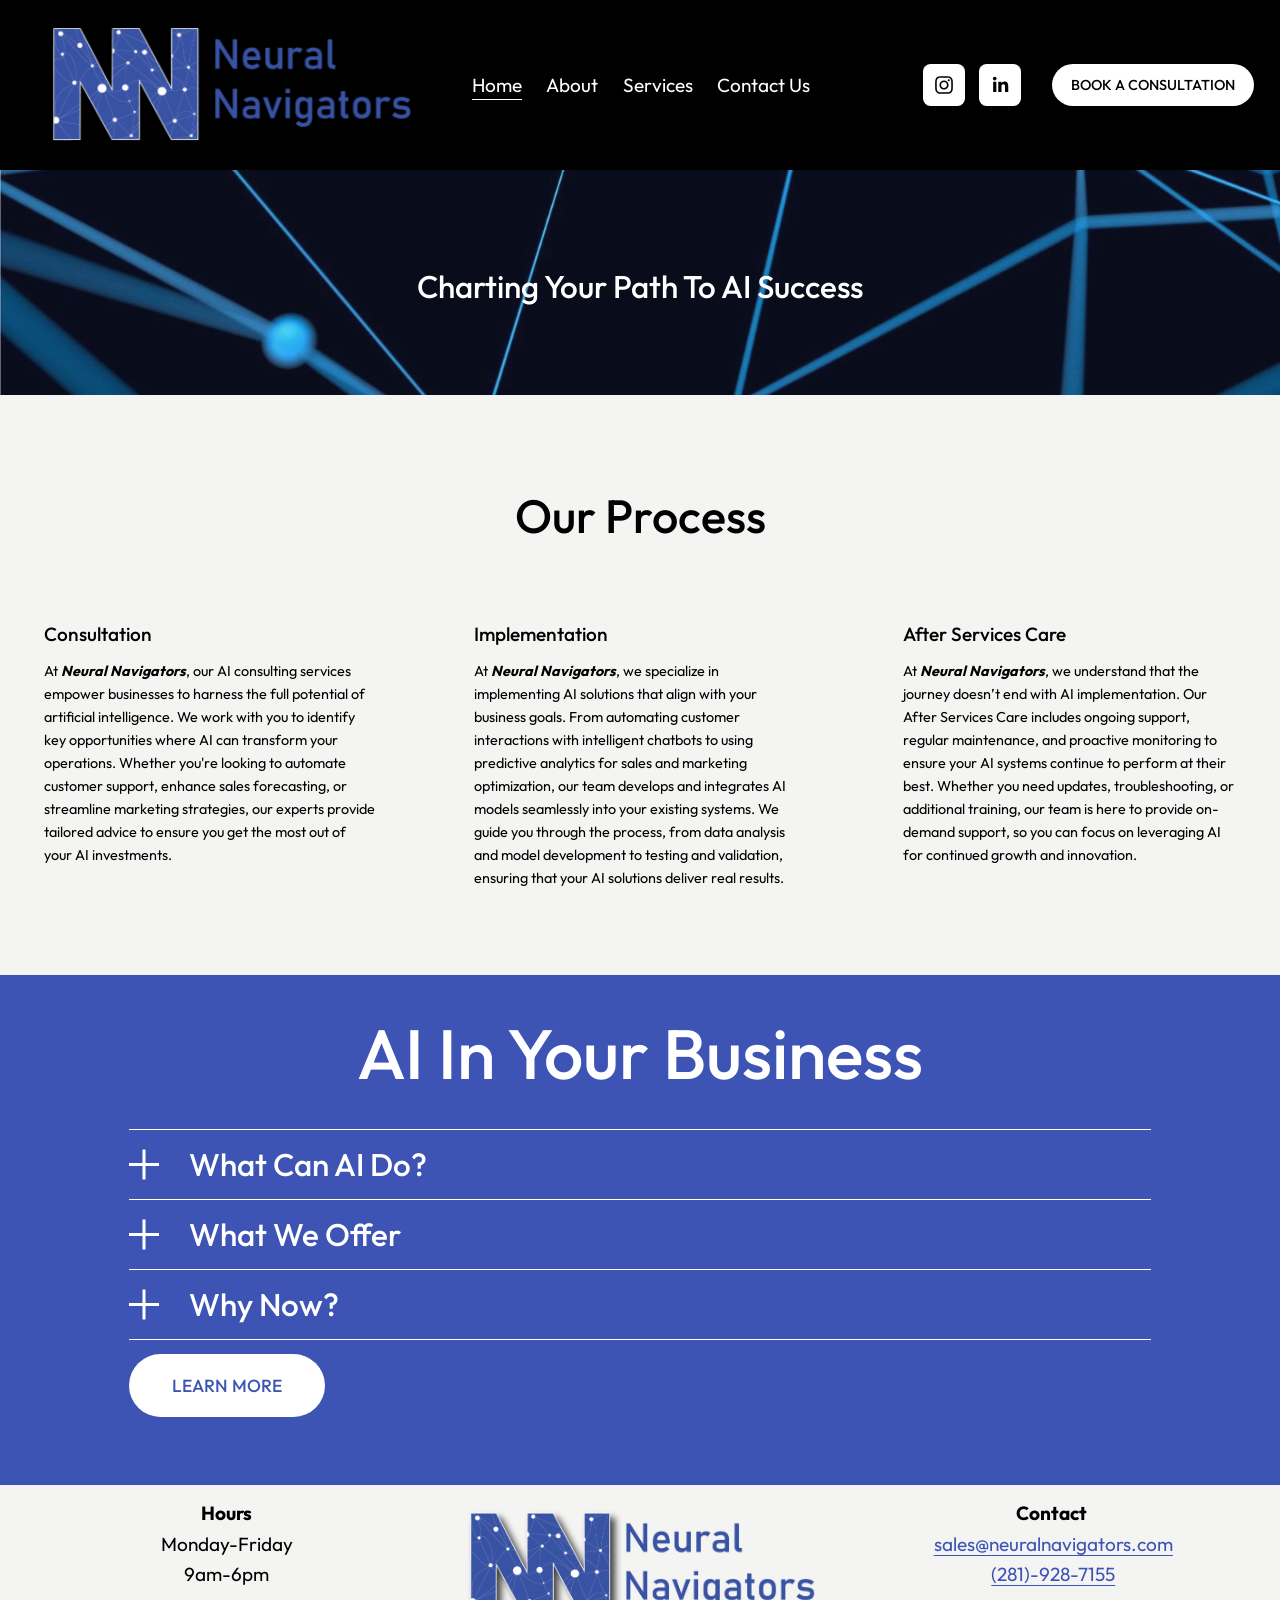
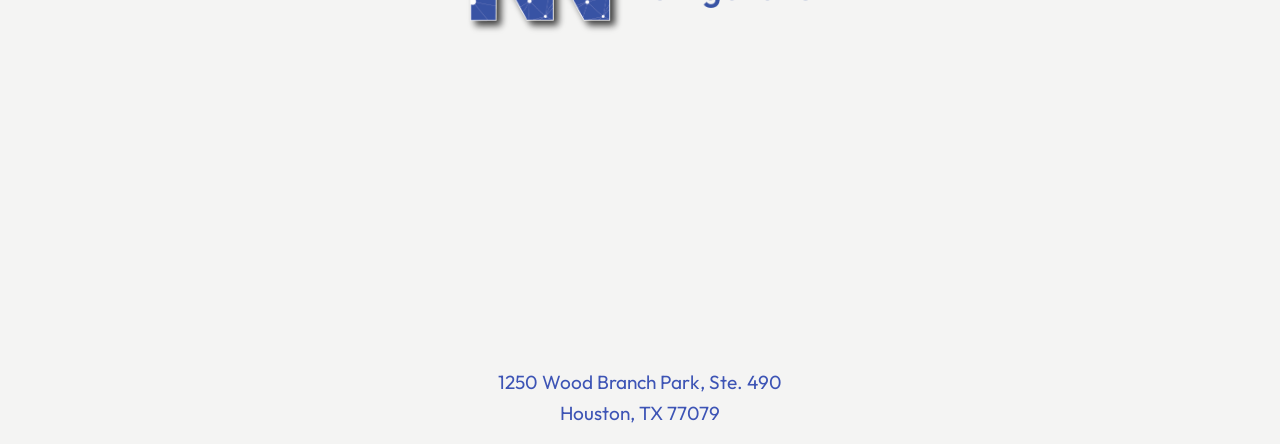
==== index.html @ 1b643cd3 "Static GitHub Pages version of the Squarespace site Co-Authored-By: Claude Opus 5.5 <noreply@anthrop" ====
<!doctype html>
<html xmlns:og="http://opengraphprotocol.org/schema/" xmlns:fb="http://www.facebook.com/2008/fbml" lang="en-US" data-authenticated-account=""><head>
    <meta http-equiv="X-UA-Compatible" content="IE=edge,chrome=1">
    <meta name="viewport" content="width=device-width, initial-scale=1">
    <!-- This is Squarespace. --><!-- squarespaceneuralnavigators -->
<base href="./">
<meta charset="utf-8">
<title>Neural Navigators</title>
<meta http-equiv="Accept-CH" content="Sec-CH-UA-Platform-Version, Sec-CH-UA-Model"><link rel="icon" type="image/x-icon" href="assets/img/favicon-c4ba0d.ico">
<link rel="canonical" href="./">
<meta property="og:site_name" content="Neural Navigators">
<meta property="og:title" content="Neural Navigators">
<meta property="og:url" content="https://neuralnavigators.com">
<meta property="og:type" content="website">
<meta property="og:image" content="assets/img/microsoftteams-image-14-079910.png">
<meta property="og:image:width" content="1500">
<meta property="og:image:height" content="531">
<meta itemprop="name" content="Neural Navigators">
<meta itemprop="url" content="https://neuralnavigators.com">
<meta itemprop="thumbnailUrl" content="assets/img/microsoftteams-image-14-079910.png">
<link rel="image_src" href="assets/img/microsoftteams-image-14-079910.png">
<meta itemprop="image" content="assets/img/microsoftteams-image-14-079910.png">
<meta name="twitter:title" content="Neural Navigators">
<meta name="twitter:image" content="assets/img/microsoftteams-image-14-079910.png">
<meta name="twitter:url" content="https://neuralnavigators.com">
<meta name="twitter:card" content="summary">
<meta name="description" content="">
<style>@keyframes fonts-loading { 0%, 99% { color: transparent; } } html.wf-loading * { animation: fonts-loading 3s; }</style>








<link rel="stylesheet" type="text/css" href="assets/css/website.components.imagefluid.styles-d57b6c.css"><link rel="stylesheet" type="text/css" href="assets/css/website.components.button.styles-521607.css"><link rel="stylesheet" type="text/css" href="assets/css/website.components.html.styles-5c5753.css"><link rel="stylesheet" type="text/css" href="assets/css/website.components.accordion.styles-02fc83.css"><link rel="stylesheet" type="text/css" href="assets/css/site-ff2eca.css"><link rel="stylesheet" type="text/css" href="assets/css/static-c71069.css">
<!-- End of Squarespace Headers -->
    
    
  
<link rel="preconnect" href="https://fonts.googleapis.com">
<link rel="preconnect" href="https://fonts.gstatic.com" crossorigin>
<link href="https://fonts.googleapis.com/css2?family=Outfit:wght@300;400;500;600;700&display=swap" rel="stylesheet">
<link rel="stylesheet" href="assets/css/static-site.css">
</head>

  <body id="collection-644814ad1df45b692e04d16a" class="
      tweak-blog-alternating-side-by-side-width-full tweak-blog-alternating-side-by-side-image-aspect-ratio-11-square tweak-blog-alternating-side-by-side-text-alignment-left tweak-blog-alternating-side-by-side-read-more-style-hide tweak-blog-alternating-side-by-side-image-text-alignment-middle tweak-blog-alternating-side-by-side-delimiter-bullet tweak-blog-alternating-side-by-side-meta-position-top tweak-blog-alternating-side-by-side-primary-meta-categories tweak-blog-alternating-side-by-side-secondary-meta-date tweak-blog-alternating-side-by-side-excerpt-show image-block-poster-text-alignment-center image-block-card-content-position-center image-block-card-text-alignment-left image-block-overlap-content-position-center image-block-overlap-text-alignment-left image-block-collage-content-position-center image-block-collage-text-alignment-center image-block-stack-text-alignment-left form-use-theme-colors form-field-style-solid form-field-shape-square form-field-border-all form-field-checkbox-type-icon form-field-checkbox-fill-solid form-field-checkbox-color-inverted form-field-checkbox-shape-square form-field-checkbox-layout-stack form-field-radio-type-icon form-field-radio-fill-solid form-field-radio-color-normal form-field-radio-shape-pill form-field-radio-layout-stack form-field-survey-fill-solid form-field-survey-color-normal form-field-survey-shape-pill form-field-hover-focus-outline form-submit-button-style-label tweak-global-animations-enabled tweak-global-animations-complexity-level-detailed tweak-global-animations-animation-style-fade tweak-global-animations-animation-type-scale tweak-global-animations-animation-curve-ease tweak-blog-masonry-width-inset tweak-blog-masonry-text-alignment-center tweak-blog-masonry-primary-meta-categories tweak-blog-masonry-secondary-meta-date tweak-blog-masonry-meta-position-top tweak-blog-masonry-read-more-style-hide tweak-blog-masonry-delimiter-space tweak-blog-masonry-image-placement-above tweak-blog-masonry-excerpt-show tweak-portfolio-grid-overlay-width-full tweak-portfolio-grid-overlay-height-large tweak-portfolio-grid-overlay-image-aspect-ratio-11-square tweak-portfolio-grid-overlay-text-placement-center tweak-portfolio-grid-overlay-show-text-after-hover tweak-blog-single-column-width-inset tweak-blog-single-column-text-alignment-center tweak-blog-single-column-image-placement-above tweak-blog-single-column-delimiter-bullet tweak-blog-single-column-read-more-style-show tweak-blog-single-column-primary-meta-categories tweak-blog-single-column-secondary-meta-date tweak-blog-single-column-meta-position-top tweak-blog-single-column-content-full-post header-width-full  tweak-fixed-header tweak-fixed-header-style-basic tweak-blog-item-width-narrow tweak-blog-item-text-alignment-left tweak-blog-item-meta-position-above-title tweak-blog-item-show-date tweak-blog-item-delimiter-bullet tweak-blog-side-by-side-width-inset tweak-blog-side-by-side-image-placement-left tweak-blog-side-by-side-image-aspect-ratio-11-square tweak-blog-side-by-side-primary-meta-categories tweak-blog-side-by-side-secondary-meta-date tweak-blog-side-by-side-meta-position-top tweak-blog-side-by-side-text-alignment-left tweak-blog-side-by-side-image-text-alignment-middle tweak-blog-side-by-side-read-more-style-show tweak-blog-side-by-side-delimiter-bullet tweak-blog-side-by-side-excerpt-show primary-button-style-solid primary-button-shape-pill secondary-button-style-outline secondary-button-shape-pill tertiary-button-style-outline tertiary-button-shape-pill tweak-events-stacked-width-full tweak-events-stacked-height-large tweak-events-stacked-show-thumbnails tweak-events-stacked-thumbnail-size-32-standard tweak-events-stacked-date-style-with-text tweak-events-stacked-show-time tweak-events-stacked-show-location tweak-events-stacked-show-excerpt tweak-blog-basic-grid-width-full tweak-blog-basic-grid-image-aspect-ratio-11-square tweak-blog-basic-grid-text-alignment-left tweak-blog-basic-grid-delimiter-bullet tweak-blog-basic-grid-image-placement-above tweak-blog-basic-grid-read-more-style-hide tweak-blog-basic-grid-primary-meta-categories tweak-blog-basic-grid-secondary-meta-date tweak-blog-basic-grid-excerpt-hide tweak-portfolio-grid-basic-width-full tweak-portfolio-grid-basic-height-small tweak-portfolio-grid-basic-image-aspect-ratio-11-square tweak-portfolio-grid-basic-text-alignment-left tweak-portfolio-grid-basic-hover-effect-fade header-overlay-alignment-center tweak-portfolio-index-background-link-format-stacked tweak-portfolio-index-background-width-full tweak-portfolio-index-background-height-large tweak-portfolio-index-background-vertical-alignment-middle tweak-portfolio-index-background-horizontal-alignment-center tweak-portfolio-index-background-delimiter-none tweak-portfolio-index-background-animation-type-fade tweak-portfolio-index-background-animation-duration-medium tweak-portfolio-hover-follow-layout-inline tweak-portfolio-hover-follow-delimiter-bullet tweak-portfolio-hover-follow-animation-type-fade tweak-portfolio-hover-follow-animation-duration-fast tweak-portfolio-hover-static-layout-inline tweak-portfolio-hover-static-front tweak-portfolio-hover-static-delimiter-hyphen tweak-portfolio-hover-static-animation-type-fade tweak-portfolio-hover-static-animation-duration-fast hide-opentable-icons opentable-style-dark tweak-product-quick-view-button-style-floating tweak-product-quick-view-button-position-center tweak-product-quick-view-lightbox-excerpt-display-truncate tweak-product-quick-view-lightbox-show-arrows tweak-product-quick-view-lightbox-show-close-button tweak-product-quick-view-lightbox-controls-weight-light native-currency-code-usd collection-644814ad1df45b692e04d16a collection-type-page collection-layout-default homepage mobile-style-available sqs-seven-one
      
        
          
        
      
    " tabindex="-1">
    <div id="siteWrapper" class="clearfix site-wrapper">
      
        <div id="floatingCart" class="floating-cart hidden">
          <a href="/cart" class="icon icon--stroke icon--fill icon--cart sqs-custom-cart">
            <span class="Cart-inner">
              



  <svg class="icon icon--cart" viewBox="0 0 31 24">
  <g class="svg-icon cart-icon--odd">
    <circle fill="none" stroke-miterlimit="10" cx="22.5" cy="21.5" r="1"></circle>
    <circle fill="none" stroke-miterlimit="10" cx="9.5" cy="21.5" r="1"></circle>
    <path fill="none" stroke-miterlimit="10" d="M0,1.5h5c0.6,0,1.1,0.4,1.1,1l1.7,13
      c0.1,0.5,0.6,1,1.1,1h15c0.5,0,1.2-0.4,1.4-0.9l3.3-8.1c0.2-0.5-0.1-0.9-0.6-0.9H12"></path>
  </g>
</svg>

              <div class="legacy-cart icon-cart-quantity">
                <span class="sqs-cart-quantity">0</span>
              </div>
            </span>
          </a>
        </div>
      

      












  <header data-test="header" id="header" class="
      
        black
      
      header theme-col--primary
    " data-section-theme="black" data-controller="Header" data-current-styles="{
                                                                                                                                                    &quot;layout&quot;: &quot;navCenter&quot;,
                                                                                                                                                    &quot;action&quot;: {
                                                                                                                                                      &quot;href&quot;: &quot;https://neuralnavigators.com/contactus&quot;,
                                                                                                                                                      &quot;buttonText&quot;: &quot;Book A Consultation&quot;,
                                                                                                                                                      &quot;newWindow&quot;: false
                                                                                                                                                    },
                                                                                                                                                    &quot;showSocial&quot;: true,
                                                                                                                                                    &quot;socialOptions&quot;: {
                                                                                                                                                      &quot;socialBorderShape&quot;: &quot;rounded&quot;,
                                                                                                                                                      &quot;socialBorderStyle&quot;: &quot;solid&quot;,
                                                                                                                                                      &quot;socialBorderThickness&quot;: {
                                                                                                                                                        &quot;unit&quot;: &quot;px&quot;,
                                                                                                                                                        &quot;value&quot;: 1.0
                                                                                                                                                      }
                                                                                                                                                    },
                                                                                                                                                    &quot;sectionTheme&quot;: &quot;black&quot;,
                                                                                                                                                    &quot;menuOverlayTheme&quot;: &quot;light&quot;,
                                                                                                                                                    &quot;menuOverlayAnimation&quot;: &quot;fade&quot;,
                                                                                                                                                    &quot;cartStyle&quot;: &quot;cart&quot;,
                                                                                                                                                    &quot;cartText&quot;: &quot;Cart&quot;,
                                                                                                                                                    &quot;showEmptyCartState&quot;: true,
                                                                                                                                                    &quot;cartOptions&quot;: {
                                                                                                                                                      &quot;iconType&quot;: &quot;stroke-1&quot;,
                                                                                                                                                      &quot;cartBorderShape&quot;: &quot;none&quot;,
                                                                                                                                                      &quot;cartBorderStyle&quot;: &quot;outline&quot;,
                                                                                                                                                      &quot;cartBorderThickness&quot;: {
                                                                                                                                                        &quot;unit&quot;: &quot;px&quot;,
                                                                                                                                                        &quot;value&quot;: 1.0
                                                                                                                                                      }
                                                                                                                                                    },
                                                                                                                                                    &quot;showButton&quot;: true,
                                                                                                                                                    &quot;showCart&quot;: false,
                                                                                                                                                    &quot;showAccountLogin&quot;: true,
                                                                                                                                                    &quot;headerStyle&quot;: &quot;theme&quot;,
                                                                                                                                                    &quot;languagePicker&quot;: {
                                                                                                                                                      &quot;enabled&quot;: false,
                                                                                                                                                      &quot;iconEnabled&quot;: false,
                                                                                                                                                      &quot;iconType&quot;: &quot;globe&quot;,
                                                                                                                                                      &quot;flagShape&quot;: &quot;shiny&quot;,
                                                                                                                                                      &quot;languageFlags&quot;: [ ]
                                                                                                                                                    },
                                                                                                                                                    &quot;iconOptions&quot;: {
                                                                                                                                                      &quot;desktopDropdownIconOptions&quot;: {
                                                                                                                                                        &quot;endcapType&quot;: &quot;square&quot;,
                                                                                                                                                        &quot;folderDropdownIcon&quot;: &quot;none&quot;,
                                                                                                                                                        &quot;languagePickerIcon&quot;: &quot;openArrowHead&quot;
                                                                                                                                                      },
                                                                                                                                                      &quot;mobileDropdownIconOptions&quot;: {
                                                                                                                                                        &quot;endcapType&quot;: &quot;square&quot;,
                                                                                                                                                        &quot;folderDropdownIcon&quot;: &quot;openArrowHead&quot;,
                                                                                                                                                        &quot;languagePickerIcon&quot;: &quot;openArrowHead&quot;
                                                                                                                                                      }
                                                                                                                                                    },
                                                                                                                                                    &quot;mobileOptions&quot;: {
                                                                                                                                                      &quot;layout&quot;: &quot;logoCenterNavLeft&quot;,
                                                                                                                                                      &quot;menuIconOptions&quot;: {
                                                                                                                                                        &quot;style&quot;: &quot;tripleLineHamburger&quot;,
                                                                                                                                                        &quot;thickness&quot;: {
                                                                                                                                                          &quot;unit&quot;: &quot;px&quot;,
                                                                                                                                                          &quot;value&quot;: 2.0
                                                                                                                                                        }
                                                                                                                                                      }
                                                                                                                                                    },
                                                                                                                                                    &quot;solidOptions&quot;: {
                                                                                                                                                      &quot;headerOpacity&quot;: {
                                                                                                                                                        &quot;unit&quot;: &quot;%&quot;,
                                                                                                                                                        &quot;value&quot;: 100.0
                                                                                                                                                      },
                                                                                                                                                      &quot;blurBackground&quot;: {
                                                                                                                                                        &quot;enabled&quot;: false,
                                                                                                                                                        &quot;blurRadius&quot;: {
                                                                                                                                                          &quot;unit&quot;: &quot;px&quot;,
                                                                                                                                                          &quot;value&quot;: 12.0
                                                                                                                                                        }
                                                                                                                                                      },
                                                                                                                                                      &quot;backgroundColor&quot;: {
                                                                                                                                                        &quot;type&quot;: &quot;SITE_PALETTE_COLOR&quot;,
                                                                                                                                                        &quot;sitePaletteColor&quot;: {
                                                                                                                                                          &quot;colorName&quot;: &quot;white&quot;,
                                                                                                                                                          &quot;alphaModifier&quot;: 1.0
                                                                                                                                                        }
                                                                                                                                                      },
                                                                                                                                                      &quot;navigationColor&quot;: {
                                                                                                                                                        &quot;type&quot;: &quot;SITE_PALETTE_COLOR&quot;,
                                                                                                                                                        &quot;sitePaletteColor&quot;: {
                                                                                                                                                          &quot;colorName&quot;: &quot;black&quot;,
                                                                                                                                                          &quot;alphaModifier&quot;: 1.0
                                                                                                                                                        }
                                                                                                                                                      }
                                                                                                                                                    },
                                                                                                                                                    &quot;gradientOptions&quot;: {
                                                                                                                                                      &quot;gradientType&quot;: &quot;faded&quot;,
                                                                                                                                                      &quot;headerOpacity&quot;: {
                                                                                                                                                        &quot;unit&quot;: &quot;%&quot;,
                                                                                                                                                        &quot;value&quot;: 90.0
                                                                                                                                                      },
                                                                                                                                                      &quot;blurBackground&quot;: {
                                                                                                                                                        &quot;enabled&quot;: false,
                                                                                                                                                        &quot;blurRadius&quot;: {
                                                                                                                                                          &quot;unit&quot;: &quot;px&quot;,
                                                                                                                                                          &quot;value&quot;: 12.0
                                                                                                                                                        }
                                                                                                                                                      },
                                                                                                                                                      &quot;backgroundColor&quot;: {
                                                                                                                                                        &quot;type&quot;: &quot;SITE_PALETTE_COLOR&quot;,
                                                                                                                                                        &quot;sitePaletteColor&quot;: {
                                                                                                                                                          &quot;colorName&quot;: &quot;white&quot;,
                                                                                                                                                          &quot;alphaModifier&quot;: 1.0
                                                                                                                                                        }
                                                                                                                                                      },
                                                                                                                                                      &quot;navigationColor&quot;: {
                                                                                                                                                        &quot;type&quot;: &quot;SITE_PALETTE_COLOR&quot;,
                                                                                                                                                        &quot;sitePaletteColor&quot;: {
                                                                                                                                                          &quot;colorName&quot;: &quot;black&quot;,
                                                                                                                                                          &quot;alphaModifier&quot;: 1.0
                                                                                                                                                        }
                                                                                                                                                      }
                                                                                                                                                    },
                                                                                                                                                    &quot;dropShadowOptions&quot;: {
                                                                                                                                                      &quot;enabled&quot;: false,
                                                                                                                                                      &quot;blur&quot;: {
                                                                                                                                                        &quot;unit&quot;: &quot;px&quot;,
                                                                                                                                                        &quot;value&quot;: 0.0
                                                                                                                                                      },
                                                                                                                                                      &quot;spread&quot;: {
                                                                                                                                                        &quot;unit&quot;: &quot;px&quot;,
                                                                                                                                                        &quot;value&quot;: -48.0
                                                                                                                                                      },
                                                                                                                                                      &quot;distance&quot;: {
                                                                                                                                                        &quot;unit&quot;: &quot;px&quot;,
                                                                                                                                                        &quot;value&quot;: 50.0
                                                                                                                                                      }
                                                                                                                                                    },
                                                                                                                                                    &quot;borderOptions&quot;: {
                                                                                                                                                      &quot;enabled&quot;: false,
                                                                                                                                                      &quot;position&quot;: &quot;bottom&quot;,
                                                                                                                                                      &quot;thickness&quot;: {
                                                                                                                                                        &quot;unit&quot;: &quot;px&quot;,
                                                                                                                                                        &quot;value&quot;: 4.0
                                                                                                                                                      },
                                                                                                                                                      &quot;color&quot;: {
                                                                                                                                                        &quot;type&quot;: &quot;SITE_PALETTE_COLOR&quot;,
                                                                                                                                                        &quot;sitePaletteColor&quot;: {
                                                                                                                                                          &quot;colorName&quot;: &quot;accent&quot;,
                                                                                                                                                          &quot;alphaModifier&quot;: 1.0
                                                                                                                                                        }
                                                                                                                                                      }
                                                                                                                                                    },
                                                                                                                                                    &quot;showPromotedElement&quot;: false,
                                                                                                                                                    &quot;buttonVariant&quot;: &quot;primary&quot;,
                                                                                                                                                    &quot;blurBackground&quot;: {
                                                                                                                                                      &quot;enabled&quot;: false,
                                                                                                                                                      &quot;blurRadius&quot;: {
                                                                                                                                                        &quot;unit&quot;: &quot;px&quot;,
                                                                                                                                                        &quot;value&quot;: 12.0
                                                                                                                                                      }
                                                                                                                                                    },
                                                                                                                                                    &quot;headerOpacity&quot;: {
                                                                                                                                                      &quot;unit&quot;: &quot;%&quot;,
                                                                                                                                                      &quot;value&quot;: 100.0
                                                                                                                                                    }
                                                                                                                                                  }" data-section-id="header" data-header-style="theme" data-language-picker="{
                                                                                                                                                    &quot;enabled&quot;: false,
                                                                                                                                                    &quot;iconEnabled&quot;: false,
                                                                                                                                                    &quot;iconType&quot;: &quot;globe&quot;,
                                                                                                                                                    &quot;flagShape&quot;: &quot;shiny&quot;,
                                                                                                                                                    &quot;languageFlags&quot;: [ ]
                                                                                                                                                  }" data-first-focusable-element="" tabindex="-1" style="
      
      
        --headerBorderColor: hsla(var(--accent-hsl), 1);
      
      
        --solidHeaderBackgroundColor: hsla(var(--white-hsl), 1);
      
      
        --solidHeaderNavigationColor: hsla(var(--black-hsl), 1);
      
      
        --gradientHeaderBackgroundColor: hsla(var(--white-hsl), 1);
      
      
        --gradientHeaderNavigationColor: hsla(var(--black-hsl), 1);
      
    ">
    <svg style="display:none" viewBox="0 0 22 22" xmlns="http://www.w3.org/2000/svg">
  <symbol id="circle">
    <path d="M11.5 17C14.5376 17 17 14.5376 17 11.5C17 8.46243 14.5376 6 11.5 6C8.46243 6 6 8.46243 6 11.5C6 14.5376 8.46243 17 11.5 17Z" fill="none"></path>
  </symbol>

  <symbol id="circleFilled">
    <path d="M11.5 17C14.5376 17 17 14.5376 17 11.5C17 8.46243 14.5376 6 11.5 6C8.46243 6 6 8.46243 6 11.5C6 14.5376 8.46243 17 11.5 17Z"></path>
  </symbol>

  <symbol id="dash">
    <path d="M11 11H19H3"></path>
  </symbol>

  <symbol id="squareFilled">
    <rect x="6" y="6" width="11" height="11"></rect>
  </symbol>

  <symbol id="square">
    <rect x="7" y="7" width="9" height="9" fill="none" stroke="inherit"></rect>
  </symbol>
  
  <symbol id="plus">
    <path d="M11 3V19"></path>
    <path d="M19 11L3 11"></path>
  </symbol>
  
  <symbol id="closedArrow">
    <path d="M11 11V2M11 18.1797L17 11.1477L5 11.1477L11 18.1797Z" fill="none"></path>
  </symbol>
  
  <symbol id="closedArrowFilled">
    <path d="M11 11L11 2" stroke="inherit" fill="none"></path>
    <path fill-rule="evenodd" clip-rule="evenodd" d="M2.74695 9.38428L19.038 9.38428L10.8925 19.0846L2.74695 9.38428Z" stroke-width="1"></path>
  </symbol>
  
  <symbol id="closedArrowHead" viewBox="0 0 22 22" xmlns="http://www.w3.org/2000/symbol">
    <path d="M18 7L11 15L4 7L18 7Z" fill="none" stroke="inherit"></path>
  </symbol>
  
  
  <symbol id="closedArrowHeadFilled" viewBox="0 0 22 22" xmlns="http://www.w3.org/2000/symbol">
    <path d="M18.875 6.5L11 15.5L3.125 6.5L18.875 6.5Z"></path>
  </symbol>
  
  <symbol id="openArrow">
    <path d="M11 18.3591L11 3" stroke="inherit" fill="none"></path>
    <path d="M18 11.5L11 18.5L4 11.5" stroke="inherit" fill="none"></path>
  </symbol>
  
  <symbol id="openArrowHead">
    <path d="M18 7L11 14L4 7" fill="none"></path>
  </symbol>

  <symbol id="pinchedArrow">
    <path d="M11 17.3591L11 2" fill="none"></path>
    <path d="M2 11C5.85455 12.2308 8.81818 14.9038 11 18C13.1818 14.8269 16.1455 12.1538 20 11" fill="none"></path>
  </symbol>

  <symbol id="pinchedArrowFilled">
    <path d="M11.05 10.4894C7.04096 8.73759 1.05005 8 1.05005 8C6.20459 11.3191 9.41368 14.1773 11.05 21C12.6864 14.0851 15.8955 11.227 21.05 8C21.05 8 15.0591 8.73759 11.05 10.4894Z" stroke-width="1"></path>
    <path d="M11 11L11 1" fill="none"></path>
  </symbol>

  <symbol id="pinchedArrowHead">
    <path d="M2 7.24091C5.85455 8.40454 8.81818 10.9318 11 13.8591C13.1818 10.8591 16.1455 8.33181 20 7.24091" fill="none"></path>
  </symbol>
  
  <symbol id="pinchedArrowHeadFilled">
    <path d="M11.05 7.1591C7.04096 5.60456 1.05005 4.95001 1.05005 4.95001C6.20459 7.89547 9.41368 10.4318 11.05 16.4864C12.6864 10.35 15.8955 7.81365 21.05 4.95001C21.05 4.95001 15.0591 5.60456 11.05 7.1591Z"></path>
  </symbol>

</svg>
    
<div class="sqs-announcement-bar-dropzone"></div>

    <div class="header-announcement-bar-wrapper">
      
      <a href="#page" class="header-skip-link sqs-button-element--primary">
        Skip to Content
      </a>
      


<style>
    @supports (-webkit-backdrop-filter: none) or (backdrop-filter: none) {
        .header-blur-background {
            
            
        }
    }
</style>
      <div class="header-border" data-header-style="theme" data-header-border="false" data-test="header-border" style="




"></div>
      <div class="header-dropshadow" data-header-style="theme" data-header-dropshadow="false" data-test="header-dropshadow" style=""></div>
      
      

      <div class="header-inner container--fluid
        
        
        
        
        
        
        
         header-mobile-layout-logo-center-nav-left
        
        
        
        
         header-layout-nav-center
        
        
        
        
        
        
        " data-test="header-inner">
        <!-- Background -->
        <div class="header-background theme-bg--primary"></div>

        <div class="header-display-desktop" data-content-field="site-title">
          

          

          

          

          

          
          
            
            <!-- Social -->
            
              
            
          
            
            <!-- Title and nav wrapper -->
            <div class="header-title-nav-wrapper">
              

              

              
                
                <!-- Title -->
                
                  <div class="
                      header-title
                      header-title--use-mobile-logo
                    " data-animation-role="header-element">
                    
                      <div class="header-title-logo">
                        <a href="./" data-animation-role="header-element">
                        <picture><source media="only screen and (pointer: coarse) and (max-width: 1024px), screen and (max-width: 799px)" ><source media="only screen and (pointer: coarse) and (min-width: 1025px), screen and (min-width: 800px)" >
<img elementtiming="nbf-header-logo-desktop" src="assets/img/microsoftteams-image-14-9ddcb9.png" alt="Neural Navigators" style="display:block" fetchpriority="high" loading="eager" decoding="async" data-loader="raw"></picture>

                        </a>
                      </div>

                    
                    
                      <div class="header-mobile-logo">
                        <a href="./" data-animation-role="header-element">
                          <picture><source media="only screen and (pointer: coarse) and (max-width: 1024px), screen and (max-width: 799px)" ><source media="only screen and (pointer: coarse) and (min-width: 1025px), screen and (min-width: 800px)" >
<img elementtiming="nbf-header-logo-mobile" src="assets/img/microsoftteams-image-14-e22c7f.png" alt="Neural Navigators" style="display:block" fetchpriority="high" loading="eager" decoding="async" data-loader="raw"></picture>

                        </a>
                      </div>
                    
                  </div>
                
              
                
                <!-- Nav -->
                <div class="header-nav">
                  <div class="header-nav-wrapper">
                    <nav class="header-nav-list">
                      


  
    <div class="header-nav-item header-nav-item--collection header-nav-item--active header-nav-item--homepage">
      <a href="./" data-animation-role="header-element" aria-current="page">
        Home
      </a>
    </div>
  
  
  


  
    <div class="header-nav-item header-nav-item--collection">
      <a href="about" data-animation-role="header-element">
        About
      </a>
    </div>
  
  
  


  
    <div class="header-nav-item header-nav-item--collection">
      <a href="services" data-animation-role="header-element">
        Services
      </a>
    </div>
  
  
  


  
    <div class="header-nav-item header-nav-item--collection">
      <a href="contactus" data-animation-role="header-element">
        Contact Us
      </a>
    </div>
  
  
  



                    </nav>
                  </div>
                </div>
              
              
            </div>
          
            
            <!-- Actions -->
            <div class="header-actions header-actions--right">
              
              
                
                  <div class="header-actions-action header-actions-action--social">
                    
                      
                        <a class="icon icon--fill  header-icon header-icon-border-shape-rounded header-icon-border-style-solid" href="http://instagram.com/neuralnavigators" target="_blank" aria-label="Instagram">
                          <svg viewBox="23 23 64 64">
                            <use xlink:href="#instagram-unauth-icon" width="110" height="110"></use>
                          </svg>
                        </a>
                      
                        <a class="icon icon--fill  header-icon header-icon-border-shape-rounded header-icon-border-style-solid" href="https://www.linkedin.com/company/neural-navigators/" target="_blank" aria-label="LinkedIn">
                          <svg viewBox="23 23 64 64">
                            <use xlink:href="#linkedin-unauth-icon" width="110" height="110"></use>
                          </svg>
                        </a>
                      
                    
                  </div>
                
              

              

            
            

              
              <div class="showOnMobile">
                
              </div>

              
              <div class="showOnDesktop">
                
              </div>

              
                <div class="header-actions-action header-actions-action--cta" data-animation-role="header-element">
                  <a class="btn btn--border theme-btn--primary-inverse sqs-button-element--primary" href="contactus">
                    Book A Consultation
                  </a>
                </div>
              
            </div>
          
            


<style>
  .top-bun, 
  .patty, 
  .bottom-bun {
    height: 2px;
  }
</style>

<!-- Burger -->
<div class="header-burger

  menu-overlay-has-visible-non-navigation-items

" data-animation-role="header-element">
  <button class="header-burger-btn burger" data-test="header-burger">
    <span hidden="" class="js-header-burger-open-title visually-hidden">Open Menu</span>
    <span hidden="" class="js-header-burger-close-title visually-hidden">Close Menu</span>
    <div class="burger-box">
      <div class="burger-inner header-menu-icon-tripleLineHamburger">
        <div class="top-bun"></div>
        <div class="patty"></div>
        <div class="bottom-bun"></div>
      </div>
    </div>
  </button>
</div>

          

        </div>
        <div class="header-display-mobile" data-content-field="site-title">
          
          
          
          
            
            <!-- Social -->
            
              
            
          
            


<style>
  .top-bun, 
  .patty, 
  .bottom-bun {
    height: 2px;
  }
</style>

<!-- Burger -->
<div class="header-burger

  menu-overlay-has-visible-non-navigation-items

" data-animation-role="header-element">
  <button class="header-burger-btn burger" data-test="header-burger">
    <span hidden="" class="js-header-burger-open-title visually-hidden">Open Menu</span>
    <span hidden="" class="js-header-burger-close-title visually-hidden">Close Menu</span>
    <div class="burger-box">
      <div class="burger-inner header-menu-icon-tripleLineHamburger">
        <div class="top-bun"></div>
        <div class="patty"></div>
        <div class="bottom-bun"></div>
      </div>
    </div>
  </button>
</div>

            
            <!-- Title and nav wrapper -->
            <div class="header-title-nav-wrapper">
              

              

              
                
                <!-- Title -->
                
                  <div class="
                      header-title
                      header-title--use-mobile-logo
                    " data-animation-role="header-element">
                    
                      <div class="header-title-logo">
                        <a href="./" data-animation-role="header-element">
                        <picture><source media="only screen and (pointer: coarse) and (max-width: 1024px), screen and (max-width: 799px)" ><source media="only screen and (pointer: coarse) and (min-width: 1025px), screen and (min-width: 800px)" >
<img elementtiming="nbf-header-logo-desktop" src="assets/img/microsoftteams-image-14-9ddcb9.png" alt="Neural Navigators" style="display:block" fetchpriority="high" loading="eager" decoding="async" data-loader="raw"></picture>

                        </a>
                      </div>

                    
                    
                      <div class="header-mobile-logo">
                        <a href="./" data-animation-role="header-element">
                          <picture><source media="only screen and (pointer: coarse) and (max-width: 1024px), screen and (max-width: 799px)" ><source media="only screen and (pointer: coarse) and (min-width: 1025px), screen and (min-width: 800px)" >
<img elementtiming="nbf-header-logo-mobile" src="assets/img/microsoftteams-image-14-e22c7f.png" alt="Neural Navigators" style="display:block" fetchpriority="high" loading="eager" decoding="async" data-loader="raw"></picture>

                        </a>
                      </div>
                    
                  </div>
                
              
                
                <!-- Nav -->
                <div class="header-nav">
                  <div class="header-nav-wrapper">
                    <nav class="header-nav-list">
                      


  
    <div class="header-nav-item header-nav-item--collection header-nav-item--active header-nav-item--homepage">
      <a href="./" data-animation-role="header-element" aria-current="page">
        Home
      </a>
    </div>
  
  
  


  
    <div class="header-nav-item header-nav-item--collection">
      <a href="about" data-animation-role="header-element">
        About
      </a>
    </div>
  
  
  


  
    <div class="header-nav-item header-nav-item--collection">
      <a href="services" data-animation-role="header-element">
        Services
      </a>
    </div>
  
  
  


  
    <div class="header-nav-item header-nav-item--collection">
      <a href="contactus" data-animation-role="header-element">
        Contact Us
      </a>
    </div>
  
  
  



                    </nav>
                  </div>
                </div>
              
              
            </div>
          
            
            <!-- Actions -->
            <div class="header-actions header-actions--right">
              
              
                
                  <div class="header-actions-action header-actions-action--social">
                    
                      
                        <a class="icon icon--fill  header-icon header-icon-border-shape-rounded header-icon-border-style-solid" href="http://instagram.com/neuralnavigators" target="_blank" aria-label="Instagram">
                          <svg viewBox="23 23 64 64">
                            <use xlink:href="#instagram-unauth-icon" width="110" height="110"></use>
                          </svg>
                        </a>
                      
                        <a class="icon icon--fill  header-icon header-icon-border-shape-rounded header-icon-border-style-solid" href="https://www.linkedin.com/company/neural-navigators/" target="_blank" aria-label="LinkedIn">
                          <svg viewBox="23 23 64 64">
                            <use xlink:href="#linkedin-unauth-icon" width="110" height="110"></use>
                          </svg>
                        </a>
                      
                    
                  </div>
                
              

              

            
            

              
              <div class="showOnMobile">
                
              </div>

              
              <div class="showOnDesktop">
                
              </div>

              
                <div class="header-actions-action header-actions-action--cta" data-animation-role="header-element">
                  <a class="btn btn--border theme-btn--primary-inverse sqs-button-element--primary" href="contactus">
                    Book A Consultation
                  </a>
                </div>
              
            </div>
          
          
          
        </div>
      </div>
    </div>
    <!-- (Mobile) Menu Navigation -->
    <div class="header-menu header-menu--folder-list
      light
      
      
      
      
      " data-section-theme="light" data-current-styles="{
                                                                                                                                                    &quot;layout&quot;: &quot;navCenter&quot;,
                                                                                                                                                    &quot;action&quot;: {
                                                                                                                                                      &quot;href&quot;: &quot;https://neuralnavigators.com/contactus&quot;,
                                                                                                                                                      &quot;buttonText&quot;: &quot;Book A Consultation&quot;,
                                                                                                                                                      &quot;newWindow&quot;: false
                                                                                                                                                    },
                                                                                                                                                    &quot;showSocial&quot;: true,
                                                                                                                                                    &quot;socialOptions&quot;: {
                                                                                                                                                      &quot;socialBorderShape&quot;: &quot;rounded&quot;,
                                                                                                                                                      &quot;socialBorderStyle&quot;: &quot;solid&quot;,
                                                                                                                                                      &quot;socialBorderThickness&quot;: {
                                                                                                                                                        &quot;unit&quot;: &quot;px&quot;,
                                                                                                                                                        &quot;value&quot;: 1.0
                                                                                                                                                      }
                                                                                                                                                    },
                                                                                                                                                    &quot;sectionTheme&quot;: &quot;black&quot;,
                                                                                                                                                    &quot;menuOverlayTheme&quot;: &quot;light&quot;,
                                                                                                                                                    &quot;menuOverlayAnimation&quot;: &quot;fade&quot;,
                                                                                                                                                    &quot;cartStyle&quot;: &quot;cart&quot;,
                                                                                                                                                    &quot;cartText&quot;: &quot;Cart&quot;,
                                                                                                                                                    &quot;showEmptyCartState&quot;: true,
                                                                                                                                                    &quot;cartOptions&quot;: {
                                                                                                                                                      &quot;iconType&quot;: &quot;stroke-1&quot;,
                                                                                                                                                      &quot;cartBorderShape&quot;: &quot;none&quot;,
                                                                                                                                                      &quot;cartBorderStyle&quot;: &quot;outline&quot;,
                                                                                                                                                      &quot;cartBorderThickness&quot;: {
                                                                                                                                                        &quot;unit&quot;: &quot;px&quot;,
                                                                                                                                                        &quot;value&quot;: 1.0
                                                                                                                                                      }
                                                                                                                                                    },
                                                                                                                                                    &quot;showButton&quot;: true,
                                                                                                                                                    &quot;showCart&quot;: false,
                                                                                                                                                    &quot;showAccountLogin&quot;: true,
                                                                                                                                                    &quot;headerStyle&quot;: &quot;theme&quot;,
                                                                                                                                                    &quot;languagePicker&quot;: {
                                                                                                                                                      &quot;enabled&quot;: false,
                                                                                                                                                      &quot;iconEnabled&quot;: false,
                                                                                                                                                      &quot;iconType&quot;: &quot;globe&quot;,
                                                                                                                                                      &quot;flagShape&quot;: &quot;shiny&quot;,
                                                                                                                                                      &quot;languageFlags&quot;: [ ]
                                                                                                                                                    },
                                                                                                                                                    &quot;iconOptions&quot;: {
                                                                                                                                                      &quot;desktopDropdownIconOptions&quot;: {
                                                                                                                                                        &quot;endcapType&quot;: &quot;square&quot;,
                                                                                                                                                        &quot;folderDropdownIcon&quot;: &quot;none&quot;,
                                                                                                                                                        &quot;languagePickerIcon&quot;: &quot;openArrowHead&quot;
                                                                                                                                                      },
                                                                                                                                                      &quot;mobileDropdownIconOptions&quot;: {
                                                                                                                                                        &quot;endcapType&quot;: &quot;square&quot;,
                                                                                                                                                        &quot;folderDropdownIcon&quot;: &quot;openArrowHead&quot;,
                                                                                                                                                        &quot;languagePickerIcon&quot;: &quot;openArrowHead&quot;
                                                                                                                                                      }
                                                                                                                                                    },
                                                                                                                                                    &quot;mobileOptions&quot;: {
                                                                                                                                                      &quot;layout&quot;: &quot;logoCenterNavLeft&quot;,
                                                                                                                                                      &quot;menuIconOptions&quot;: {
                                                                                                                                                        &quot;style&quot;: &quot;tripleLineHamburger&quot;,
                                                                                                                                                        &quot;thickness&quot;: {
                                                                                                                                                          &quot;unit&quot;: &quot;px&quot;,
                                                                                                                                                          &quot;value&quot;: 2.0
                                                                                                                                                        }
                                                                                                                                                      }
                                                                                                                                                    },
                                                                                                                                                    &quot;solidOptions&quot;: {
                                                                                                                                                      &quot;headerOpacity&quot;: {
                                                                                                                                                        &quot;unit&quot;: &quot;%&quot;,
                                                                                                                                                        &quot;value&quot;: 100.0
                                                                                                                                                      },
                                                                                                                                                      &quot;blurBackground&quot;: {
                                                                                                                                                        &quot;enabled&quot;: false,
                                                                                                                                                        &quot;blurRadius&quot;: {
                                                                                                                                                          &quot;unit&quot;: &quot;px&quot;,
                                                                                                                                                          &quot;value&quot;: 12.0
                                                                                                                                                        }
                                                                                                                                                      },
                                                                                                                                                      &quot;backgroundColor&quot;: {
                                                                                                                                                        &quot;type&quot;: &quot;SITE_PALETTE_COLOR&quot;,
                                                                                                                                                        &quot;sitePaletteColor&quot;: {
                                                                                                                                                          &quot;colorName&quot;: &quot;white&quot;,
                                                                                                                                                          &quot;alphaModifier&quot;: 1.0
                                                                                                                                                        }
                                                                                                                                                      },
                                                                                                                                                      &quot;navigationColor&quot;: {
                                                                                                                                                        &quot;type&quot;: &quot;SITE_PALETTE_COLOR&quot;,
                                                                                                                                                        &quot;sitePaletteColor&quot;: {
                                                                                                                                                          &quot;colorName&quot;: &quot;black&quot;,
                                                                                                                                                          &quot;alphaModifier&quot;: 1.0
                                                                                                                                                        }
                                                                                                                                                      }
                                                                                                                                                    },
                                                                                                                                                    &quot;gradientOptions&quot;: {
                                                                                                                                                      &quot;gradientType&quot;: &quot;faded&quot;,
                                                                                                                                                      &quot;headerOpacity&quot;: {
                                                                                                                                                        &quot;unit&quot;: &quot;%&quot;,
                                                                                                                                                        &quot;value&quot;: 90.0
                                                                                                                                                      },
                                                                                                                                                      &quot;blurBackground&quot;: {
                                                                                                                                                        &quot;enabled&quot;: false,
                                                                                                                                                        &quot;blurRadius&quot;: {
                                                                                                                                                          &quot;unit&quot;: &quot;px&quot;,
                                                                                                                                                          &quot;value&quot;: 12.0
                                                                                                                                                        }
                                                                                                                                                      },
                                                                                                                                                      &quot;backgroundColor&quot;: {
                                                                                                                                                        &quot;type&quot;: &quot;SITE_PALETTE_COLOR&quot;,
                                                                                                                                                        &quot;sitePaletteColor&quot;: {
                                                                                                                                                          &quot;colorName&quot;: &quot;white&quot;,
                                                                                                                                                          &quot;alphaModifier&quot;: 1.0
                                                                                                                                                        }
                                                                                                                                                      },
                                                                                                                                                      &quot;navigationColor&quot;: {
                                                                                                                                                        &quot;type&quot;: &quot;SITE_PALETTE_COLOR&quot;,
                                                                                                                                                        &quot;sitePaletteColor&quot;: {
                                                                                                                                                          &quot;colorName&quot;: &quot;black&quot;,
                                                                                                                                                          &quot;alphaModifier&quot;: 1.0
                                                                                                                                                        }
                                                                                                                                                      }
                                                                                                                                                    },
                                                                                                                                                    &quot;dropShadowOptions&quot;: {
                                                                                                                                                      &quot;enabled&quot;: false,
                                                                                                                                                      &quot;blur&quot;: {
                                                                                                                                                        &quot;unit&quot;: &quot;px&quot;,
                                                                                                                                                        &quot;value&quot;: 0.0
                                                                                                                                                      },
                                                                                                                                                      &quot;spread&quot;: {
                                                                                                                                                        &quot;unit&quot;: &quot;px&quot;,
                                                                                                                                                        &quot;value&quot;: -48.0
                                                                                                                                                      },
                                                                                                                                                      &quot;distance&quot;: {
                                                                                                                                                        &quot;unit&quot;: &quot;px&quot;,
                                                                                                                                                        &quot;value&quot;: 50.0
                                                                                                                                                      }
                                                                                                                                                    },
                                                                                                                                                    &quot;borderOptions&quot;: {
                                                                                                                                                      &quot;enabled&quot;: false,
                                                                                                                                                      &quot;position&quot;: &quot;bottom&quot;,
                                                                                                                                                      &quot;thickness&quot;: {
                                                                                                                                                        &quot;unit&quot;: &quot;px&quot;,
                                                                                                                                                        &quot;value&quot;: 4.0
                                                                                                                                                      },
                                                                                                                                                      &quot;color&quot;: {
                                                                                                                                                        &quot;type&quot;: &quot;SITE_PALETTE_COLOR&quot;,
                                                                                                                                                        &quot;sitePaletteColor&quot;: {
                                                                                                                                                          &quot;colorName&quot;: &quot;accent&quot;,
                                                                                                                                                          &quot;alphaModifier&quot;: 1.0
                                                                                                                                                        }
                                                                                                                                                      }
                                                                                                                                                    },
                                                                                                                                                    &quot;showPromotedElement&quot;: false,
                                                                                                                                                    &quot;buttonVariant&quot;: &quot;primary&quot;,
                                                                                                                                                    &quot;blurBackground&quot;: {
                                                                                                                                                      &quot;enabled&quot;: false,
                                                                                                                                                      &quot;blurRadius&quot;: {
                                                                                                                                                        &quot;unit&quot;: &quot;px&quot;,
                                                                                                                                                        &quot;value&quot;: 12.0
                                                                                                                                                      }
                                                                                                                                                    },
                                                                                                                                                    &quot;headerOpacity&quot;: {
                                                                                                                                                      &quot;unit&quot;: &quot;%&quot;,
                                                                                                                                                      &quot;value&quot;: 100.0
                                                                                                                                                    }
                                                                                                                                                  }" data-section-id="overlay-nav" data-show-account-login="true" data-test="header-menu">
      <div class="header-menu-bg theme-bg--primary"></div>
      <div class="header-menu-nav">
        <nav class="header-menu-nav-list">
          <div data-folder="root" class="header-menu-nav-folder">
            <div class="header-menu-nav-folder-content">
              <!-- Menu Navigation -->
<div class="header-menu-nav-wrapper">
  
    
      
        
          
            <div class="container header-menu-nav-item header-menu-nav-item--collection header-menu-nav-item--active header-menu-nav-item--homepage">
              <a href="./" aria-current="page">
                <div class="header-menu-nav-item-content">
                  Home
                </div>
              </a>
            </div>
          
        
      
    
      
        
          
            <div class="container header-menu-nav-item header-menu-nav-item--collection">
              <a href="about">
                <div class="header-menu-nav-item-content">
                  About
                </div>
              </a>
            </div>
          
        
      
    
      
        
          
            <div class="container header-menu-nav-item header-menu-nav-item--collection">
              <a href="services">
                <div class="header-menu-nav-item-content">
                  Services
                </div>
              </a>
            </div>
          
        
      
    
      
        
          
            <div class="container header-menu-nav-item header-menu-nav-item--collection">
              <a href="contactus">
                <div class="header-menu-nav-item-content">
                  Contact Us
                </div>
              </a>
            </div>
          
        
      
    
  
</div>

              
            </div>
            
              <div class="header-menu-actions social-accounts">
                
                  
                    <div class="header-menu-actions-action header-menu-actions-action--social mobile">
                      <a class="icon icon--lg icon--fill  header-icon header-icon-border-shape-rounded header-icon-border-style-solid" href="http://instagram.com/neuralnavigators" target="_blank" aria-label="Instagram">
                        <svg viewBox="23 23 64 64">
                          <use xlink:href="#instagram-unauth-icon" width="110" height="110"></use>
                        </svg>
                      </a>
                    </div>
                  
                    <div class="header-menu-actions-action header-menu-actions-action--social mobile">
                      <a class="icon icon--lg icon--fill  header-icon header-icon-border-shape-rounded header-icon-border-style-solid" href="https://www.linkedin.com/company/neural-navigators/" target="_blank" aria-label="LinkedIn">
                        <svg viewBox="23 23 64 64">
                          <use xlink:href="#linkedin-unauth-icon" width="110" height="110"></use>
                        </svg>
                      </a>
                    </div>
                  
                
              </div>
            
            
            
            <div class="header-menu-cta">
              <a class="theme-btn--primary btn sqs-button-element--primary" href="contactus">
                Book A Consultation
              </a>
            </div>
            
          </div>
        </nav>
      </div>
    </div>
    
    
  </header>




      <main id="page" class="container" role="main">
        
          
            <article class="page-regions" id="page-regions" data-collection-id="644814ad1df45b692e04d16a" data-item-id="" data-regions-source="collection">
  
  
  
    
    
    
    <section class="region" data-region-id="146eff7abedc1ccde7a4d34c" data-region-source="collection">
      
    
      
        
        


  
  











<section data-test="page-section" data-section-theme="bright" class="page-section has-section-divider
    
      full-bleed-section
      layout-engine-section
    
    background-width--full-bleed
    
      section-height--small
    
    
      content-width--wide
    
    horizontal-alignment--center
    vertical-alignment--middle
    
       has-background
    
    
    bright" data-section-id="644814ad1df45b692e04d170" data-controller="SectionWrapperController" data-current-styles="{
                                                                                                                                                    &quot;backgroundImage&quot;: {
                                                                                                                                                      &quot;id&quot;: &quot;644958d4452e0158aabd56ce&quot;,
                                                                                                                                                      &quot;recordType&quot;: 2,
                                                                                                                                                      &quot;addedOn&quot;: 1682528468325,
                                                                                                                                                      &quot;updatedOn&quot;: 1682528468353,
                                                                                                                                                      &quot;workflowState&quot;: 1,
                                                                                                                                                      &quot;publishOn&quot;: 1682528468325,
                                                                                                                                                      &quot;authorId&quot;: &quot;644814a741d12a0664a51cd3&quot;,
                                                                                                                                                      &quot;systemDataId&quot;: &quot;e56fa784-0c4d-452a-a635-d93eeb08db03&quot;,
                                                                                                                                                      &quot;systemDataVariants&quot;: &quot;1600x900,100w,300w,500w,750w,1000w,1500w&quot;,
                                                                                                                                                      &quot;systemDataSourceType&quot;: &quot;JPG&quot;,
                                                                                                                                                      &quot;filename&quot;: &quot;wp6830256.jpg&quot;,
                                                                                                                                                      &quot;mediaFocalPoint&quot;: {
                                                                                                                                                        &quot;x&quot;: 0.5,
                                                                                                                                                        &quot;y&quot;: 0.5,
                                                                                                                                                        &quot;source&quot;: 3
                                                                                                                                                      },
                                                                                                                                                      &quot;colorData&quot;: {
                                                                                                                                                        &quot;topLeftAverage&quot;: &quot;082a3c&quot;,
                                                                                                                                                        &quot;topRightAverage&quot;: &quot;051923&quot;,
                                                                                                                                                        &quot;bottomLeftAverage&quot;: &quot;000101&quot;,
                                                                                                                                                        &quot;bottomRightAverage&quot;: &quot;000507&quot;,
                                                                                                                                                        &quot;centerAverage&quot;: &quot;010303&quot;,
                                                                                                                                                        &quot;suggestedBgColor&quot;: &quot;041720&quot;
                                                                                                                                                      },
                                                                                                                                                      &quot;urlId&quot;: &quot;tbspz238dmeui39gfqn4gp8ecs6jgk&quot;,
                                                                                                                                                      &quot;title&quot;: &quot;&quot;,
                                                                                                                                                      &quot;body&quot;: null,
                                                                                                                                                      &quot;likeCount&quot;: 0,
                                                                                                                                                      &quot;commentCount&quot;: 0,
                                                                                                                                                      &quot;publicCommentCount&quot;: 0,
                                                                                                                                                      &quot;commentState&quot;: 2,
                                                                                                                                                      &quot;unsaved&quot;: false,
                                                                                                                                                      &quot;assetUrl&quot;: &quot;https://images.squarespace-cdn.com/content/v1/644814a80f450a0625b21b50/e56fa784-0c4d-452a-a635-d93eeb08db03/wp6830256.jpg&quot;,
                                                                                                                                                      &quot;contentType&quot;: &quot;image/jpeg&quot;,
                                                                                                                                                      &quot;items&quot;: [ ],
                                                                                                                                                      &quot;pushedServices&quot;: { },
                                                                                                                                                      &quot;pendingPushedServices&quot;: { },
                                                                                                                                                      &quot;originalSize&quot;: &quot;1600x900&quot;,
                                                                                                                                                      &quot;recordTypeLabel&quot;: &quot;image&quot;
                                                                                                                                                    },
                                                                                                                                                    &quot;imageOverlayOpacity&quot;: 0.15,
                                                                                                                                                    &quot;backgroundWidth&quot;: &quot;background-width--full-bleed&quot;,
                                                                                                                                                    &quot;sectionHeight&quot;: &quot;section-height--small&quot;,
                                                                                                                                                    &quot;customSectionHeight&quot;: 1,
                                                                                                                                                    &quot;horizontalAlignment&quot;: &quot;horizontal-alignment--center&quot;,
                                                                                                                                                    &quot;verticalAlignment&quot;: &quot;vertical-alignment--middle&quot;,
                                                                                                                                                    &quot;contentWidth&quot;: &quot;content-width--wide&quot;,
                                                                                                                                                    &quot;customContentWidth&quot;: 50,
                                                                                                                                                    &quot;sectionTheme&quot;: &quot;bright&quot;,
                                                                                                                                                    &quot;sectionAnimation&quot;: &quot;none&quot;,
                                                                                                                                                    &quot;backgroundMode&quot;: &quot;image&quot;,
                                                                                                                                                    &quot;imageEffect&quot;: &quot;none&quot;,
                                                                                                                                                    &quot;generative&quot;: {
                                                                                                                                                      &quot;type&quot;: &quot;isometric&quot;,
                                                                                                                                                      &quot;seed&quot;: 0,
                                                                                                                                                      &quot;count&quot;: 0,
                                                                                                                                                      &quot;size&quot;: 0,
                                                                                                                                                      &quot;speed&quot;: 15,
                                                                                                                                                      &quot;startColor&quot;: {
                                                                                                                                                        &quot;type&quot;: &quot;SITE_PALETTE_COLOR&quot;,
                                                                                                                                                        &quot;sitePaletteColor&quot;: {
                                                                                                                                                          &quot;id&quot;: &quot;lightAccent&quot;,
                                                                                                                                                          &quot;alpha&quot;: 1.0
                                                                                                                                                        }
                                                                                                                                                      },
                                                                                                                                                      &quot;endColor&quot;: {
                                                                                                                                                        &quot;type&quot;: &quot;SITE_PALETTE_COLOR&quot;,
                                                                                                                                                        &quot;sitePaletteColor&quot;: {
                                                                                                                                                          &quot;id&quot;: &quot;accent&quot;,
                                                                                                                                                          &quot;alpha&quot;: 1.0
                                                                                                                                                        }
                                                                                                                                                      },
                                                                                                                                                      &quot;invertColors&quot;: false,
                                                                                                                                                      &quot;noiseIntensity&quot;: 0,
                                                                                                                                                      &quot;noiseScale&quot;: 93,
                                                                                                                                                      &quot;distortionScaleX&quot;: 0,
                                                                                                                                                      &quot;distortionScaleY&quot;: 0,
                                                                                                                                                      &quot;distortionSpeed&quot;: 0,
                                                                                                                                                      &quot;distortionIntensity&quot;: 0,
                                                                                                                                                      &quot;lightIntensity&quot;: 100,
                                                                                                                                                      &quot;lightX&quot;: 100,
                                                                                                                                                      &quot;bevelRotation&quot;: 0,
                                                                                                                                                      &quot;bevelSize&quot;: 0,
                                                                                                                                                      &quot;bevelStrength&quot;: 0,
                                                                                                                                                      &quot;complexity&quot;: 0,
                                                                                                                                                      &quot;cutoff&quot;: 0,
                                                                                                                                                      &quot;isBevelEnabled&quot;: false,
                                                                                                                                                      &quot;isBlurEnabled&quot;: false,
                                                                                                                                                      &quot;scale&quot;: 0,
                                                                                                                                                      &quot;speedMorph&quot;: 0,
                                                                                                                                                      &quot;speedTravel&quot;: 0,
                                                                                                                                                      &quot;steps&quot;: 0,
                                                                                                                                                      &quot;travelDirection&quot;: 0,
                                                                                                                                                      &quot;noiseBias&quot;: 0,
                                                                                                                                                      &quot;animateNoise&quot;: false,
                                                                                                                                                      &quot;distortionComplexity&quot;: 0,
                                                                                                                                                      &quot;distortionDirection&quot;: 0,
                                                                                                                                                      &quot;distortionMorphSpeed&quot;: 0,
                                                                                                                                                      &quot;distortionSeed&quot;: 0,
                                                                                                                                                      &quot;distortionSmoothness&quot;: 0,
                                                                                                                                                      &quot;linearGradientStartColorDistance&quot;: 0,
                                                                                                                                                      &quot;linearGradientEndColorDistance&quot;: 0,
                                                                                                                                                      &quot;linearGradientAngle&quot;: 0,
                                                                                                                                                      &quot;linearGradientAngleMotion&quot;: 0,
                                                                                                                                                      &quot;linearGradientRepeat&quot;: 0,
                                                                                                                                                      &quot;radialGradientRadius&quot;: 0,
                                                                                                                                                      &quot;radialGradientPositionX&quot;: 0,
                                                                                                                                                      &quot;radialGradientPositionY&quot;: 0,
                                                                                                                                                      &quot;radialGradientFollowCursor&quot;: false,
                                                                                                                                                      &quot;radialGradientFollowSpeed&quot;: 0,
                                                                                                                                                      &quot;imageScale&quot;: 0,
                                                                                                                                                      &quot;imageCount&quot;: 0,
                                                                                                                                                      &quot;patternEnabled&quot;: false,
                                                                                                                                                      &quot;patternSize&quot;: 0,
                                                                                                                                                      &quot;patternOffsetX&quot;: 0,
                                                                                                                                                      &quot;patternOffsetY&quot;: 0,
                                                                                                                                                      &quot;patternSpaceX&quot;: 0,
                                                                                                                                                      &quot;patternSpaceY&quot;: 0,
                                                                                                                                                      &quot;waveEnabled&quot;: false,
                                                                                                                                                      &quot;waveSpeed&quot;: 0,
                                                                                                                                                      &quot;waveComplexity&quot;: 0,
                                                                                                                                                      &quot;waveDepth&quot;: 0,
                                                                                                                                                      &quot;waveShadowDepth&quot;: 0,
                                                                                                                                                      &quot;boxSize&quot;: 2.75,
                                                                                                                                                      &quot;scaleX&quot;: 100,
                                                                                                                                                      &quot;scaleY&quot;: 100,
                                                                                                                                                      &quot;scaleZ&quot;: 100,
                                                                                                                                                      &quot;isMorphEnabled&quot;: false,
                                                                                                                                                      &quot;lightY&quot;: 50,
                                                                                                                                                      &quot;lightZ&quot;: 25,
                                                                                                                                                      &quot;noiseRange&quot;: 55,
                                                                                                                                                      &quot;positionFactor&quot;: 1,
                                                                                                                                                      &quot;scaleFactor&quot;: 0,
                                                                                                                                                      &quot;colorFactor&quot;: 1,
                                                                                                                                                      &quot;sizeVariance&quot;: 0,
                                                                                                                                                      &quot;wobble&quot;: 0,
                                                                                                                                                      &quot;morph&quot;: 0,
                                                                                                                                                      &quot;scrollMovement&quot;: 0,
                                                                                                                                                      &quot;patternScaleX&quot;: 0,
                                                                                                                                                      &quot;patternScaleY&quot;: 0,
                                                                                                                                                      &quot;patternPowerX&quot;: 0,
                                                                                                                                                      &quot;patternPowerY&quot;: 0,
                                                                                                                                                      &quot;patternAmount&quot;: 0,
                                                                                                                                                      &quot;surfaceHeight&quot;: 0,
                                                                                                                                                      &quot;colorStop1&quot;: 0,
                                                                                                                                                      &quot;colorStop2&quot;: 0,
                                                                                                                                                      &quot;colorStop3&quot;: 0,
                                                                                                                                                      &quot;colorStop4&quot;: 0,
                                                                                                                                                      &quot;gradientDistortionX&quot;: 0,
                                                                                                                                                      &quot;gradientDistortionY&quot;: 0,
                                                                                                                                                      &quot;curveX&quot;: 0,
                                                                                                                                                      &quot;curveY&quot;: 0,
                                                                                                                                                      &quot;curveFunnel&quot;: 0,
                                                                                                                                                      &quot;fogIntensity&quot;: 0,
                                                                                                                                                      &quot;repeat&quot;: 0,
                                                                                                                                                      &quot;rotation&quot;: 0,
                                                                                                                                                      &quot;rotationSpeed&quot;: 0,
                                                                                                                                                      &quot;blur&quot;: 0,
                                                                                                                                                      &quot;complexityY&quot;: 0,
                                                                                                                                                      &quot;complexityZ&quot;: 0,
                                                                                                                                                      &quot;amplitudeY&quot;: 0,
                                                                                                                                                      &quot;amplitudeZ&quot;: 0,
                                                                                                                                                      &quot;offset&quot;: 0,
                                                                                                                                                      &quot;lightAngle&quot;: 0,
                                                                                                                                                      &quot;alpha&quot;: 0
                                                                                                                                                    }
                                                                                                                                                  }" data-current-context="{
                                                                                                                                                    &quot;video&quot;: {
                                                                                                                                                      &quot;playbackSpeed&quot;: 0.5,
                                                                                                                                                      &quot;filter&quot;: 2,
                                                                                                                                                      &quot;filterStrength&quot;: 0,
                                                                                                                                                      &quot;zoom&quot;: 0,
                                                                                                                                                      &quot;videoSourceProvider&quot;: &quot;none&quot;
                                                                                                                                                    },
                                                                                                                                                    &quot;backgroundImageId&quot;: null,
                                                                                                                                                    &quot;backgroundMediaEffect&quot;: {
                                                                                                                                                      &quot;type&quot;: &quot;liquid&quot;,
                                                                                                                                                      &quot;rotation&quot;: 270,
                                                                                                                                                      &quot;speed&quot;: 20,
                                                                                                                                                      &quot;intensity&quot;: 10,
                                                                                                                                                      &quot;scale&quot;: 2,
                                                                                                                                                      &quot;shadow&quot;: 8,
                                                                                                                                                      &quot;seed&quot;: 100,
                                                                                                                                                      &quot;smoothness&quot;: 30,
                                                                                                                                                      &quot;morphSpeed&quot;: 20
                                                                                                                                                    },
                                                                                                                                                    &quot;divider&quot;: {
                                                                                                                                                      &quot;enabled&quot;: true,
                                                                                                                                                      &quot;type&quot;: &quot;rounded&quot;,
                                                                                                                                                      &quot;width&quot;: {
                                                                                                                                                        &quot;unit&quot;: &quot;vw&quot;,
                                                                                                                                                        &quot;value&quot;: 100.0
                                                                                                                                                      },
                                                                                                                                                      &quot;height&quot;: {
                                                                                                                                                        &quot;unit&quot;: &quot;vw&quot;,
                                                                                                                                                        &quot;value&quot;: 2.0
                                                                                                                                                      },
                                                                                                                                                      &quot;isFlipX&quot;: false,
                                                                                                                                                      &quot;isFlipY&quot;: false,
                                                                                                                                                      &quot;offset&quot;: {
                                                                                                                                                        &quot;unit&quot;: &quot;px&quot;,
                                                                                                                                                        &quot;value&quot;: 0.0
                                                                                                                                                      },
                                                                                                                                                      &quot;stroke&quot;: {
                                                                                                                                                        &quot;style&quot;: &quot;solid&quot;,
                                                                                                                                                        &quot;color&quot;: {
                                                                                                                                                          &quot;type&quot;: &quot;THEME_COLOR&quot;
                                                                                                                                                        },
                                                                                                                                                        &quot;thickness&quot;: {
                                                                                                                                                          &quot;unit&quot;: &quot;px&quot;,
                                                                                                                                                          &quot;value&quot;: 6.0
                                                                                                                                                        },
                                                                                                                                                        &quot;dashLength&quot;: {
                                                                                                                                                          &quot;unit&quot;: &quot;px&quot;,
                                                                                                                                                          &quot;value&quot;: 5.0
                                                                                                                                                        },
                                                                                                                                                        &quot;gapLength&quot;: {
                                                                                                                                                          &quot;unit&quot;: &quot;px&quot;,
                                                                                                                                                          &quot;value&quot;: 15.0
                                                                                                                                                        },
                                                                                                                                                        &quot;linecap&quot;: &quot;square&quot;
                                                                                                                                                      }
                                                                                                                                                    },
                                                                                                                                                    &quot;typeName&quot;: &quot;page&quot;
                                                                                                                                                  }" data-animation="none" data-fluid-engine-section="" data-sqsp-section="fluid-engine">
  <div class="section-border" data-controller="SectionDivider" style="clip-path: url(#section-divider-644814ad1df45b692e04d170);">
    <div class="section-background">
    
      
        
        
          





  <div class="section-background-content" data-controller="BackgroundImageFXLiquid">
  



<img alt="" data-image-focal-point="0.5,0.5" crossorigin="" data-src="assets/img/wp6830256-9e879f.jpg" data-image="assets/img/wp6830256-9e879f.jpg" data-image-dimensions="1600x900" data-load="false" elementtiming="nbf-background-image-fx" src="assets/img/wp6830256-9e879f.jpg" width="1600" height="900" sizes="(max-width: 799px) 200vw, 100vw" class="background-image-fx" style="display:block;object-position: 50% 50%"  fetchpriority="high" loading="eager" decoding="async" data-loader="sqs">

  <div class="section-background-canvas background-fx-canvas"></div>
</div>


        
        <div class="section-background-overlay" style="opacity: 0.15;"></div>
      
    
    </div>
  </div>
  <div class="content-wrapper" style="
      
        
      
    ">
    <div class="content">
      
      
      
      
      
      
      
      
      
      
      <div data-fluid-engine="true"><style>

.fe-644814ad1df45b692e04d16f {
  --grid-gutter: calc(var(--sqs-mobile-site-gutter, 6vw) - 0.0px);
  --cell-max-width: calc( ( var(--sqs-site-max-width, 1500px) - (0.0px * (8 - 1)) ) / 8 );

  display: grid;
  position: relative;
  grid-area: 1/1/-1/-1;
  grid-template-rows: repeat(8,minmax(24px, auto));
  grid-template-columns:
    minmax(var(--grid-gutter), 1fr)
    repeat(8, minmax(0, var(--cell-max-width)))
    minmax(var(--grid-gutter), 1fr);
  row-gap: 0.0px;
  column-gap: 0.0px;
  overflow-x: hidden;
  overflow-x: clip;
}

@media (min-width: 768px) {
  .background-width--inset .fe-644814ad1df45b692e04d16f {
    --inset-padding: calc(var(--sqs-site-gutter) * 2);
  }

  .fe-644814ad1df45b692e04d16f {
    --grid-gutter: calc(var(--sqs-site-gutter, 4vw) - 0.0px);
    --cell-max-width: calc( ( var(--sqs-site-max-width, 1500px) - (0.0px * (24 - 1)) ) / 24 );
    --inset-padding: 0vw;

    --row-height-scaling-factor: 0.0215;
    --container-width: min(var(--sqs-site-max-width, 1500px), calc(100vw - var(--sqs-site-gutter, 4vw) * 2 - var(--inset-padding) ));

    grid-template-rows: repeat(7,minmax(calc(var(--container-width) * var(--row-height-scaling-factor)), auto));
    grid-template-columns:
      minmax(var(--grid-gutter), 1fr)
      repeat(24, minmax(0, var(--cell-max-width)))
      minmax(var(--grid-gutter), 1fr);
  }
}


  .fe-block-eac08dd60ad7d01b3da4 {
    grid-area: 1/2/6/10;
    z-index: 2;

    @media (max-width: 767px) {
      
      
    }
  }

  .fe-block-eac08dd60ad7d01b3da4 .sqs-block {
    justify-content: flex-start;
  }

  .fe-block-eac08dd60ad7d01b3da4 .sqs-block-alignment-wrapper {
    align-items: flex-start;
  }

  @media (min-width: 768px) {
    .fe-block-eac08dd60ad7d01b3da4 {
      grid-area: 1/7/5/21;
      z-index: 2;

      

      
    }

    .fe-block-eac08dd60ad7d01b3da4 .sqs-block {
      justify-content: center;
    }

    .fe-block-eac08dd60ad7d01b3da4 .sqs-block-alignment-wrapper {
      align-items: center;
    }
  }

  .fe-block-yui_3_17_2_1_1683560401205_41188 {
    grid-area: 3/2/6/10;
    z-index: 3;

    @media (max-width: 767px) {
      
      
    }
  }

  .fe-block-yui_3_17_2_1_1683560401205_41188 .sqs-block {
    justify-content: flex-start;
  }

  .fe-block-yui_3_17_2_1_1683560401205_41188 .sqs-block-alignment-wrapper {
    align-items: flex-start;
  }

  @media (min-width: 768px) {
    .fe-block-yui_3_17_2_1_1683560401205_41188 {
      grid-area: 5/8/8/20;
      z-index: 3;

      

      
    }

    .fe-block-yui_3_17_2_1_1683560401205_41188 .sqs-block {
      justify-content: center;
    }

    .fe-block-yui_3_17_2_1_1683560401205_41188 .sqs-block-alignment-wrapper {
      align-items: center;
    }
  }

</style><div class="fluid-engine fe-644814ad1df45b692e04d16f"><div class="fe-block fe-block-eac08dd60ad7d01b3da4"><div class="sqs-block website-component-block sqs-block-website-component sqs-block-html html-block" data-block-type="1337" data-definition-name="website.components.html" data-sqsp-block="text" data-website-component-id="eac08dd60ad7d01b3da4" id="block-eac08dd60ad7d01b3da4"><div class="sqs-block-content"><div class="sqs-text-block-container">
  
    
  
  <div class="sqs-html-content" data-sqsp-text-block-content=""><div class="sqsrte-scaled-text-container"><span class="sqsrte-scaled-text"><h1 style="text-align:center;white-space:pre-wrap;"><span class="sqsrte-text-color--accent"><strong><em>Neural Navigators</em></strong></span></h1></span></div></div>


  
<style id="container-styles">#block-eac08dd60ad7d01b3da4 {
    
    --stroke-style: none;--stroke-thickness: 6px;
    
      
      
      
    



  }

  #block-eac08dd60ad7d01b3da4 .sqs-html-content {
    
    --tweak-text-block-padding: 6% 6% 6% 6%;
  --tweak-text-block-padding: initial;
}

  .fe-block-eac08dd60ad7d01b3da4 {
      mix-blend-mode: var(--tweak-text-block-blend
  );
      border-radius: var(--tweak-text-block-radius);
  }

  
  
.fe-block-eac08dd60ad7d01b3da4 {
      --tweak-text-block-radius: 0px 0px 0px 0px;
    }


  
  .fe-block-eac08dd60ad7d01b3da4 {
      --tweak-text-block-blend
  : normal;
    }
  

  .fe-block-eac08dd60ad7d01b3da4 {
    --blur-value: blur(15px);}

</style>

<style id="override-container-styles">
    @media screen and (max-width: 767px) {
          
            

#block-eac08dd60ad7d01b3da4 {
            
            }
        }
    
  
    @media screen and (max-width: 767px) {
          #block-eac08dd60ad7d01b3da4 .sqs-html-content {
            
            }
        }
    
  @media screen and (max-width: 767px) {
          
          

          
          
          
        }</style>
<style class="transform-overrides-vars">
  
</style>




</div>
</div></div></div><div class="fe-block fe-block-yui_3_17_2_1_1683560401205_41188"><div class="sqs-block website-component-block sqs-block-website-component sqs-block-html html-block" data-block-type="1337" data-definition-name="website.components.html" data-sqsp-block="text" data-website-component-id="yui_3_17_2_1_1683560401205_41188" id="block-yui_3_17_2_1_1683560401205_41188"><div class="sqs-block-content"><div class="sqs-text-block-container">
  
  <div class="sqs-html-content" data-sqsp-text-block-content=""><h4 style="text-align:center;white-space:pre-wrap;"><span class="sqsrte-text-color--white">Charting Your Path To AI Success</span></h4></div>


  
<style id="container-styles">#block-yui_3_17_2_1_1683560401205_41188 {
    
    --stroke-style: none;--stroke-thickness: 6px;
    
      
      
      
    



  }

  #block-yui_3_17_2_1_1683560401205_41188 .sqs-html-content {
    
    --tweak-text-block-padding: 6% 6% 6% 6%;
  --tweak-text-block-padding: initial;
}

  .fe-block-yui_3_17_2_1_1683560401205_41188 {
      mix-blend-mode: var(--tweak-text-block-blend
  );
      border-radius: var(--tweak-text-block-radius);
  }

  
  
.fe-block-yui_3_17_2_1_1683560401205_41188 {
      --tweak-text-block-radius: 0px 0px 0px 0px;
    }


  
  .fe-block-yui_3_17_2_1_1683560401205_41188 {
      --tweak-text-block-blend
  : normal;
    }
  

  .fe-block-yui_3_17_2_1_1683560401205_41188 {
    --blur-value: blur(15px);}

</style>

<style id="override-container-styles">
    @media screen and (max-width: 767px) {
          
            

#block-yui_3_17_2_1_1683560401205_41188 {
            
            }
        }
    
  
    @media screen and (max-width: 767px) {
          #block-yui_3_17_2_1_1683560401205_41188 .sqs-html-content {
            
            }
        }
    
  @media screen and (max-width: 767px) {
          
          

          
          
          
        }</style>
<style class="transform-overrides-vars">
  
</style>




</div>
</div></div></div></div></div>
    </div>
  
  </div>
  


<div class="section-divider-display" style="
    --stroke-thickness: 6px;
    --stroke-dasharray: 0;
    --stroke-linecap: square;
    
      
    
  ">
  <style>
    .has-section-divider[data-section-id="644814ad1df45b692e04d170"] {
      padding-bottom: var(--divider-height);
      z-index: var(--z-index);
    }

    .has-section-divider[data-section-id="644814ad1df45b692e04d170"] .background-pause-button {
      bottom: calc(14px + var(--divider-height));
    }

    .has-section-divider[data-section-id="644814ad1df45b692e04d170"] .section-divider-svg-clip {
      display: block;
    }

    .has-section-divider[data-section-id="644814ad1df45b692e04d170"].background-width--inset:not(.content-collection):not(.gallery-section):not(.user-items-list-section) {
      padding-bottom: calc(var(--sqs-site-gutter) + var(--divider-height));
    }

    .has-section-divider[data-section-id="644814ad1df45b692e04d170"].background-width--inset:not(.content-collection):not(.gallery-section):not(.user-items-list-section) .section-background {
      bottom: calc(var(--sqs-site-gutter) + var(--divider-height));
    }

    .has-section-divider[data-section-id="644814ad1df45b692e04d170"] .section-divider-block {
      height: var(--divider-height);
    }
  </style>
  
  <style data-section-divider-style="">
    .has-section-divider[data-section-id="644814ad1df45b692e04d170"] {
      padding-bottom: 2vw;
    }
    .has-section-divider[data-section-id="644814ad1df45b692e04d170"].background-width--inset:not(.content-collection):not(.gallery-section):not(.user-items-list-section) {
      padding-bottom: calc(var(--sqs-site-gutter) + 2vw);
    }
  </style>
  <div class="section-divider-block"></div>
  <svg class="section-divider-svg-clip">
    <clipPath id="section-divider-644814ad1df45b692e04d170" clipPathUnits="objectBoundingBox">
      <path class="section-divider-clip" d="M0,0 H1 V1 H0 Z"></path>
    </clipPath>
  </svg>
  <svg class="section-divider-svg-stroke" viewBox="0 0 1 1" preserveAspectRatio="none">
    <path class="section-divider-stroke" d="M0,0" vector-effect="non-scaling-stroke"></path>
  </svg>
</div>

</section>

      
    
      
        
        


  
  











<section data-test="page-section" data-section-theme="light" class="page-section 
    
      user-items-list-section
      full-bleed-section
    
    
    
      
    
    
      
    
    
    
    
      
    
    
    light" data-section-id="644814ad1df45b692e04d18b" data-controller="SectionWrapperController" data-current-styles="{
                                                                                                                                                    &quot;imageFocalPoint&quot;: {
                                                                                                                                                      &quot;x&quot;: 0.5,
                                                                                                                                                      &quot;y&quot;: 0.5
                                                                                                                                                    },
                                                                                                                                                    &quot;imageOverlayOpacity&quot;: 0.3,
                                                                                                                                                    &quot;sectionTheme&quot;: &quot;light&quot;,
                                                                                                                                                    &quot;imageEffect&quot;: &quot;none&quot;,
                                                                                                                                                    &quot;backgroundMode&quot;: &quot;image&quot;,
                                                                                                                                                    &quot;backgroundColor&quot;: &quot;white&quot;,
                                                                                                                                                    &quot;backgroundImage&quot;: null
                                                                                                                                                  }" data-current-context="{
                                                                                                                                                    &quot;video&quot;: {
                                                                                                                                                      &quot;filter&quot;: 1,
                                                                                                                                                      &quot;videoFallbackContentItem&quot;: null,
                                                                                                                                                      &quot;nativeVideoContentItem&quot;: null,
                                                                                                                                                      &quot;videoSourceProvider&quot;: &quot;none&quot;
                                                                                                                                                    },
                                                                                                                                                    &quot;backgroundImageId&quot;: null,
                                                                                                                                                    &quot;backgroundMediaEffect&quot;: {
                                                                                                                                                      &quot;type&quot;: &quot;none&quot;
                                                                                                                                                    },
                                                                                                                                                    &quot;divider&quot;: {
                                                                                                                                                      &quot;enabled&quot;: false
                                                                                                                                                    },
                                                                                                                                                    &quot;typeName&quot;: &quot;page&quot;
                                                                                                                                                  }" data-animation="" data-json-schema-section="" data-sqsp-section="auto-layout">
  <div class="section-border">
    <div class="section-background">
    
      
    
    </div>
  </div>
  <div class="content-wrapper" style="
      
        
      
    ">
    <div class="content">
      
      
      
      
      
      
      
      
      
        


















<div class="user-items-list" style="
    min-height: 100px;
    padding-top: 6.6vmax;
    padding-bottom: 6.6vmax;
    " data-card-theme="" data-section-id="user-items-list" data-section-title-enabled="true" data-space-below-section-title-value="70" data-space-below-section-title-unit="px" data-layout-width="full">
  
    
    <div class="list-section-title" id="644814ad1df45b692e04d18b" style="padding-bottom: 70px;" data-section-title-alignment="center">
      <p>Our Process</p>
    </div>
  

  
    







































<style>
  .user-items-list-item-container[data-section-id="644814ad1df45b692e04d18b"] .list-item-content__title {
    font-size: 1.2rem;
  }
  .user-items-list-item-container[data-section-id="644814ad1df45b692e04d18b"] .list-item-content__description {
    font-size: 0.9rem;
  }
  .user-items-list-item-container[data-section-id="644814ad1df45b692e04d18b"] .list-item-content__button {
    font-size: 0.8rem;
  }

  @supports (--test-custom-property: true) {
    .user-items-list-item-container[data-section-id="644814ad1df45b692e04d18b"] {
      --title-font-size-value: 1.2;
      --body-font-size-value: 0.9;
      --button-font-size-value: 0.8;
    }
  }
</style>


<ul class="
    user-items-list-item-container
    user-items-list-simple
  " style="
    grid-gap: 60px 60px;
  " data-controller="UserItemsListSimple" data-num-columns="3" data-content-order="content-first" data-alignment-vertical="top" data-section-id="644814ad1df45b692e04d18b" data-current-context="{
                                                                                                                                                    &quot;userItems&quot;: [ {
                                                                                                                                                      &quot;title&quot;: &quot;Consultation&quot;,
                                                                                                                                                      &quot;description&quot;: &quot;&lt;p&gt;At &lt;strong&gt;&lt;em&gt;Neural Navigators&lt;\/em&gt;&lt;\/strong&gt;, our AI consulting services empower businesses to harness the full potential of artificial intelligence. We work with you to identify key opportunities where AI can transform your operations. Whether you're looking to automate customer support, enhance sales forecasting, or streamline marketing strategies, our experts provide tailored advice to ensure you get the most out of your AI investments.&lt;\/p&gt;&quot;,
                                                                                                                                                      &quot;button&quot;: {
                                                                                                                                                        &quot;buttonText&quot;: &quot;Make It&quot;,
                                                                                                                                                        &quot;buttonLink&quot;: &quot;#&quot;
                                                                                                                                                      },
                                                                                                                                                      &quot;image&quot;: null
                                                                                                                                                    }, {
                                                                                                                                                      &quot;title&quot;: &quot;Implementation&quot;,
                                                                                                                                                      &quot;description&quot;: &quot;&lt;p&gt;At &lt;strong&gt;&lt;em&gt;Neural Navigators&lt;\/em&gt;&lt;\/strong&gt;, we specialize in implementing AI solutions that align with your business goals. From automating customer interactions with intelligent chatbots to using predictive analytics for sales and marketing optimization, our team develops and integrates AI models seamlessly into your existing systems. We guide you through the process, from data analysis and model development to testing and validation, ensuring that your AI solutions deliver real results.&lt;\/p&gt;&quot;,
                                                                                                                                                      &quot;button&quot;: {
                                                                                                                                                        &quot;buttonText&quot;: &quot;Make It&quot;
                                                                                                                                                      },
                                                                                                                                                      &quot;image&quot;: null
                                                                                                                                                    }, {
                                                                                                                                                      &quot;title&quot;: &quot;After Services Care&quot;,
                                                                                                                                                      &quot;description&quot;: &quot;&lt;p&gt;At &lt;strong&gt;&lt;em&gt;Neural Navigators&lt;\/em&gt;&lt;\/strong&gt;, we understand that the journey doesn’t end with AI implementation. Our After Services Care includes ongoing support, regular maintenance, and proactive monitoring to ensure your AI systems continue to perform at their best. Whether you need updates, troubleshooting, or additional training, our team is here to provide on-demand support, so you can focus on leveraging AI for continued growth and innovation.&lt;\/p&gt;&quot;,
                                                                                                                                                      &quot;button&quot;: {
                                                                                                                                                        &quot;buttonText&quot;: &quot;Make It&quot;
                                                                                                                                                      },
                                                                                                                                                      &quot;image&quot;: null
                                                                                                                                                    } ],
                                                                                                                                                    &quot;styles&quot;: {
                                                                                                                                                      &quot;imageFocalPoint&quot;: {
                                                                                                                                                        &quot;x&quot;: 0.5,
                                                                                                                                                        &quot;y&quot;: 0.5
                                                                                                                                                      },
                                                                                                                                                      &quot;imageOverlayOpacity&quot;: 0.3,
                                                                                                                                                      &quot;sectionTheme&quot;: &quot;light&quot;,
                                                                                                                                                      &quot;imageEffect&quot;: &quot;none&quot;,
                                                                                                                                                      &quot;backgroundMode&quot;: &quot;image&quot;,
                                                                                                                                                      &quot;backgroundColor&quot;: &quot;white&quot;,
                                                                                                                                                      &quot;backgroundImage&quot;: null
                                                                                                                                                    },
                                                                                                                                                    &quot;video&quot;: {
                                                                                                                                                      &quot;filter&quot;: 1,
                                                                                                                                                      &quot;videoFallbackContentItem&quot;: null,
                                                                                                                                                      &quot;nativeVideoContentItem&quot;: null,
                                                                                                                                                      &quot;videoSourceProvider&quot;: &quot;none&quot;
                                                                                                                                                    },
                                                                                                                                                    &quot;backgroundImageFocalPoint&quot;: null,
                                                                                                                                                    &quot;backgroundImageId&quot;: null,
                                                                                                                                                    &quot;options&quot;: {
                                                                                                                                                      &quot;maxColumns&quot;: 3,
                                                                                                                                                      &quot;isCardEnabled&quot;: false,
                                                                                                                                                      &quot;isMediaEnabled&quot;: true,
                                                                                                                                                      &quot;isTitleEnabled&quot;: true,
                                                                                                                                                      &quot;isBodyEnabled&quot;: true,
                                                                                                                                                      &quot;isButtonEnabled&quot;: false,
                                                                                                                                                      &quot;mediaAspectRatio&quot;: &quot;4:3&quot;,
                                                                                                                                                      &quot;layoutWidth&quot;: &quot;full&quot;,
                                                                                                                                                      &quot;mediaWidth&quot;: {
                                                                                                                                                        &quot;value&quot;: 100,
                                                                                                                                                        &quot;unit&quot;: &quot;%&quot;
                                                                                                                                                      },
                                                                                                                                                      &quot;mediaAlignment&quot;: &quot;left&quot;,
                                                                                                                                                      &quot;contentWidth&quot;: {
                                                                                                                                                        &quot;value&quot;: 90,
                                                                                                                                                        &quot;unit&quot;: &quot;%&quot;
                                                                                                                                                      },
                                                                                                                                                      &quot;titleAlignment&quot;: &quot;left&quot;,
                                                                                                                                                      &quot;bodyAlignment&quot;: &quot;left&quot;,
                                                                                                                                                      &quot;buttonAlignment&quot;: &quot;left&quot;,
                                                                                                                                                      &quot;titlePlacement&quot;: &quot;center&quot;,
                                                                                                                                                      &quot;bodyPlacement&quot;: &quot;center&quot;,
                                                                                                                                                      &quot;buttonPlacement&quot;: &quot;center&quot;,
                                                                                                                                                      &quot;cardVerticalAlignment&quot;: &quot;top&quot;,
                                                                                                                                                      &quot;contentOrder&quot;: &quot;content-first&quot;,
                                                                                                                                                      &quot;verticalPaddingTop&quot;: {
                                                                                                                                                        &quot;value&quot;: 6.6,
                                                                                                                                                        &quot;unit&quot;: &quot;vmax&quot;
                                                                                                                                                      },
                                                                                                                                                      &quot;verticalPaddingBottom&quot;: {
                                                                                                                                                        &quot;value&quot;: 6.6,
                                                                                                                                                        &quot;unit&quot;: &quot;vmax&quot;
                                                                                                                                                      },
                                                                                                                                                      &quot;spaceBetweenColumns&quot;: {
                                                                                                                                                        &quot;value&quot;: 60,
                                                                                                                                                        &quot;unit&quot;: &quot;px&quot;
                                                                                                                                                      },
                                                                                                                                                      &quot;spaceBetweenRows&quot;: {
                                                                                                                                                        &quot;value&quot;: 60,
                                                                                                                                                        &quot;unit&quot;: &quot;px&quot;
                                                                                                                                                      },
                                                                                                                                                      &quot;spaceBetweenContentAndMedia&quot;: {
                                                                                                                                                        &quot;value&quot;: 8,
                                                                                                                                                        &quot;unit&quot;: &quot;%&quot;
                                                                                                                                                      },
                                                                                                                                                      &quot;spaceBelowTitle&quot;: {
                                                                                                                                                        &quot;value&quot;: 4,
                                                                                                                                                        &quot;unit&quot;: &quot;%&quot;
                                                                                                                                                      },
                                                                                                                                                      &quot;spaceBelowBody&quot;: {
                                                                                                                                                        &quot;value&quot;: 8,
                                                                                                                                                        &quot;unit&quot;: &quot;%&quot;
                                                                                                                                                      },
                                                                                                                                                      &quot;cardPaddingTop&quot;: {
                                                                                                                                                        &quot;value&quot;: 20,
                                                                                                                                                        &quot;unit&quot;: &quot;px&quot;
                                                                                                                                                      },
                                                                                                                                                      &quot;cardPaddingRight&quot;: {
                                                                                                                                                        &quot;value&quot;: 20,
                                                                                                                                                        &quot;unit&quot;: &quot;px&quot;
                                                                                                                                                      },
                                                                                                                                                      &quot;cardPaddingBottom&quot;: {
                                                                                                                                                        &quot;value&quot;: 20,
                                                                                                                                                        &quot;unit&quot;: &quot;px&quot;
                                                                                                                                                      },
                                                                                                                                                      &quot;cardPaddingLeft&quot;: {
                                                                                                                                                        &quot;value&quot;: 20,
                                                                                                                                                        &quot;unit&quot;: &quot;px&quot;
                                                                                                                                                      },
                                                                                                                                                      &quot;titleFontSize&quot;: &quot;heading-2&quot;,
                                                                                                                                                      &quot;bodyFontSize&quot;: &quot;paragraph-2&quot;,
                                                                                                                                                      &quot;buttonFontSize&quot;: &quot;button-medium&quot;,
                                                                                                                                                      &quot;customOptions&quot;: {
                                                                                                                                                        &quot;customTitleFontSize&quot;: {
                                                                                                                                                          &quot;value&quot;: 1.2,
                                                                                                                                                          &quot;unit&quot;: &quot;rem&quot;
                                                                                                                                                        },
                                                                                                                                                        &quot;customBodyFontSize&quot;: {
                                                                                                                                                          &quot;value&quot;: 0.9,
                                                                                                                                                          &quot;unit&quot;: &quot;rem&quot;
                                                                                                                                                        },
                                                                                                                                                        &quot;customButtonFontSize&quot;: {
                                                                                                                                                          &quot;value&quot;: 0.8,
                                                                                                                                                          &quot;unit&quot;: &quot;rem&quot;
                                                                                                                                                        }
                                                                                                                                                      }
                                                                                                                                                    },
                                                                                                                                                    &quot;layout&quot;: &quot;simple&quot;,
                                                                                                                                                    &quot;isSectionTitleEnabled&quot;: true,
                                                                                                                                                    &quot;sectionTitle&quot;: &quot;&lt;p&gt;Our Process&lt;\/p&gt;&quot;,
                                                                                                                                                    &quot;spaceBelowSectionTitle&quot;: {
                                                                                                                                                      &quot;value&quot;: 70,
                                                                                                                                                      &quot;unit&quot;: &quot;px&quot;
                                                                                                                                                    },
                                                                                                                                                    &quot;sectionTitleAlignment&quot;: &quot;center&quot;,
                                                                                                                                                    &quot;isSectionButtonEnabled&quot;: false,
                                                                                                                                                    &quot;sectionButton&quot;: {
                                                                                                                                                      &quot;buttonText&quot;: &quot;Make It&quot;,
                                                                                                                                                      &quot;buttonLink&quot;: &quot;#&quot;,
                                                                                                                                                      &quot;buttonNewWindow&quot;: false
                                                                                                                                                    },
                                                                                                                                                    &quot;sectionButtonSize&quot;: &quot;large&quot;,
                                                                                                                                                    &quot;sectionButtonAlignment&quot;: &quot;left&quot;,
                                                                                                                                                    &quot;spaceAboveSectionButton&quot;: {
                                                                                                                                                      &quot;value&quot;: 70,
                                                                                                                                                      &quot;unit&quot;: &quot;px&quot;
                                                                                                                                                    }
                                                                                                                                                  }" data-media-alignment="left" data-title-alignment="left" data-body-alignment="left" data-button-alignment="left" data-title-placement="center" data-body-placement="center" data-button-placement="center" data-layout-width="full" data-title-font-unit="rem" data-description-font-unit="rem" data-button-font-unit="rem" data-space-between-rows="60px" data-space-between-columns="60px" data-vertical-padding-top-value="6.6" data-vertical-padding-bottom-value="6.6" data-vertical-padding-top-unit="vmax" data-vertical-padding-bottom-unit="vmax">
  
    
    <li class="
        list-item
        
      " style="
        
      " data-is-card-enabled="false">
      
      
      
      
        <div class="list-item-content">

  
    <div class="list-item-content__text-wrapper">

      
        <h2 class="list-item-content__title" style="max-width: 90%;">Consultation</h2>
      

      
        <div class="list-item-content__description
          
          " style="
            margin-top: 4%;
            max-width: 90%;
          ">
          <p>At <strong><em>Neural Navigators</em></strong>, our AI consulting services empower businesses to harness the full potential of artificial intelligence. We work with you to identify key opportunities where AI can transform your operations. Whether you're looking to automate customer support, enhance sales forecasting, or streamline marketing strategies, our experts provide tailored advice to ensure you get the most out of your AI investments.</p>
        </div>
      

    </div>
  

  
</div>

        

      
    </li>
  
    
    <li class="
        list-item
        
      " style="
        
      " data-is-card-enabled="false">
      
      
      
      
        <div class="list-item-content">

  
    <div class="list-item-content__text-wrapper">

      
        <h2 class="list-item-content__title" style="max-width: 90%;">Implementation</h2>
      

      
        <div class="list-item-content__description
          
          " style="
            margin-top: 4%;
            max-width: 90%;
          ">
          <p>At <strong><em>Neural Navigators</em></strong>, we specialize in implementing AI solutions that align with your business goals. From automating customer interactions with intelligent chatbots to using predictive analytics for sales and marketing optimization, our team develops and integrates AI models seamlessly into your existing systems. We guide you through the process, from data analysis and model development to testing and validation, ensuring that your AI solutions deliver real results.</p>
        </div>
      

    </div>
  

  
</div>

        

      
    </li>
  
    
    <li class="
        list-item
        
      " style="
        
      " data-is-card-enabled="false">
      
      
      
      
        <div class="list-item-content">

  
    <div class="list-item-content__text-wrapper">

      
        <h2 class="list-item-content__title" style="max-width: 90%;">After Services Care</h2>
      

      
        <div class="list-item-content__description
          
          " style="
            margin-top: 4%;
            max-width: 90%;
          ">
          <p>At <strong><em>Neural Navigators</em></strong>, we understand that the journey doesn’t end with AI implementation. Our After Services Care includes ongoing support, regular maintenance, and proactive monitoring to ensure your AI systems continue to perform at their best. Whether you need updates, troubleshooting, or additional training, our team is here to provide on-demand support, so you can focus on leveraging AI for continued growth and innovation.</p>
        </div>
      

    </div>
  

  
</div>

        

      
    </li>
  
</ul>

  

  

  

  
</div>

      
      
      
    </div>
  
  </div>
  
</section>

      
    
      
        
        


  
  











<section data-test="page-section" data-section-theme="bright" class="page-section has-section-divider
    
      full-bleed-section
      layout-engine-section
    
    background-width--full-bleed
    
      section-height--small
    
    
      content-width--wide
    
    horizontal-alignment--center
    vertical-alignment--middle
    
    
    bright" data-section-id="644814ad1df45b692e04d19a" data-controller="SectionWrapperController" data-current-styles="{
                                                                                                                                                    &quot;imageOverlayOpacity&quot;: 0.15,
                                                                                                                                                    &quot;backgroundWidth&quot;: &quot;background-width--full-bleed&quot;,
                                                                                                                                                    &quot;sectionHeight&quot;: &quot;section-height--small&quot;,
                                                                                                                                                    &quot;customSectionHeight&quot;: 1,
                                                                                                                                                    &quot;horizontalAlignment&quot;: &quot;horizontal-alignment--center&quot;,
                                                                                                                                                    &quot;verticalAlignment&quot;: &quot;vertical-alignment--middle&quot;,
                                                                                                                                                    &quot;contentWidth&quot;: &quot;content-width--wide&quot;,
                                                                                                                                                    &quot;customContentWidth&quot;: 50,
                                                                                                                                                    &quot;sectionTheme&quot;: &quot;bright&quot;,
                                                                                                                                                    &quot;sectionAnimation&quot;: &quot;none&quot;,
                                                                                                                                                    &quot;backgroundMode&quot;: &quot;generative&quot;,
                                                                                                                                                    &quot;generative&quot;: {
                                                                                                                                                      &quot;type&quot;: &quot;bokeh&quot;,
                                                                                                                                                      &quot;seed&quot;: 44,
                                                                                                                                                      &quot;count&quot;: 2,
                                                                                                                                                      &quot;size&quot;: 5,
                                                                                                                                                      &quot;speed&quot;: 50,
                                                                                                                                                      &quot;backgroundColor&quot;: {
                                                                                                                                                        &quot;type&quot;: &quot;SITE_PALETTE_COLOR&quot;,
                                                                                                                                                        &quot;sitePaletteColor&quot;: {
                                                                                                                                                          &quot;id&quot;: &quot;accent&quot;,
                                                                                                                                                          &quot;alpha&quot;: 1.0
                                                                                                                                                        }
                                                                                                                                                      },
                                                                                                                                                      &quot;color1&quot;: {
                                                                                                                                                        &quot;type&quot;: &quot;SITE_PALETTE_COLOR&quot;,
                                                                                                                                                        &quot;sitePaletteColor&quot;: {
                                                                                                                                                          &quot;id&quot;: &quot;darkAccent&quot;,
                                                                                                                                                          &quot;alpha&quot;: 1.0
                                                                                                                                                        }
                                                                                                                                                      },
                                                                                                                                                      &quot;color2&quot;: {
                                                                                                                                                        &quot;type&quot;: &quot;SITE_PALETTE_COLOR&quot;,
                                                                                                                                                        &quot;sitePaletteColor&quot;: {
                                                                                                                                                          &quot;id&quot;: &quot;lightAccent&quot;,
                                                                                                                                                          &quot;alpha&quot;: 1.0
                                                                                                                                                        }
                                                                                                                                                      },
                                                                                                                                                      &quot;color3&quot;: {
                                                                                                                                                        &quot;type&quot;: &quot;SITE_PALETTE_COLOR&quot;,
                                                                                                                                                        &quot;sitePaletteColor&quot;: {
                                                                                                                                                          &quot;id&quot;: &quot;white&quot;,
                                                                                                                                                          &quot;alpha&quot;: 1.0
                                                                                                                                                        }
                                                                                                                                                      },
                                                                                                                                                      &quot;invertColors&quot;: false,
                                                                                                                                                      &quot;noiseIntensity&quot;: 0,
                                                                                                                                                      &quot;noiseScale&quot;: 0,
                                                                                                                                                      &quot;distortionScaleX&quot;: 0,
                                                                                                                                                      &quot;distortionScaleY&quot;: 0,
                                                                                                                                                      &quot;distortionSpeed&quot;: 0,
                                                                                                                                                      &quot;distortionIntensity&quot;: 0,
                                                                                                                                                      &quot;lightIntensity&quot;: 14,
                                                                                                                                                      &quot;lightX&quot;: 72,
                                                                                                                                                      &quot;bevelRotation&quot;: 0,
                                                                                                                                                      &quot;bevelSize&quot;: 0,
                                                                                                                                                      &quot;bevelStrength&quot;: 0,
                                                                                                                                                      &quot;complexity&quot;: 0,
                                                                                                                                                      &quot;cutoff&quot;: 0,
                                                                                                                                                      &quot;isBevelEnabled&quot;: false,
                                                                                                                                                      &quot;isBlurEnabled&quot;: false,
                                                                                                                                                      &quot;scale&quot;: 0,
                                                                                                                                                      &quot;speedMorph&quot;: 0,
                                                                                                                                                      &quot;speedTravel&quot;: 0,
                                                                                                                                                      &quot;steps&quot;: 0,
                                                                                                                                                      &quot;travelDirection&quot;: 0,
                                                                                                                                                      &quot;noiseBias&quot;: 0,
                                                                                                                                                      &quot;animateNoise&quot;: false,
                                                                                                                                                      &quot;distortionComplexity&quot;: 0,
                                                                                                                                                      &quot;distortionDirection&quot;: 0,
                                                                                                                                                      &quot;distortionMorphSpeed&quot;: 0,
                                                                                                                                                      &quot;distortionSeed&quot;: 0,
                                                                                                                                                      &quot;distortionSmoothness&quot;: 0,
                                                                                                                                                      &quot;linearGradientStartColorDistance&quot;: 0,
                                                                                                                                                      &quot;linearGradientEndColorDistance&quot;: 0,
                                                                                                                                                      &quot;linearGradientAngle&quot;: 0,
                                                                                                                                                      &quot;linearGradientAngleMotion&quot;: 0,
                                                                                                                                                      &quot;linearGradientRepeat&quot;: 0,
                                                                                                                                                      &quot;radialGradientRadius&quot;: 0,
                                                                                                                                                      &quot;radialGradientPositionX&quot;: 0,
                                                                                                                                                      &quot;radialGradientPositionY&quot;: 0,
                                                                                                                                                      &quot;radialGradientFollowCursor&quot;: false,
                                                                                                                                                      &quot;radialGradientFollowSpeed&quot;: 0,
                                                                                                                                                      &quot;imageScale&quot;: 0,
                                                                                                                                                      &quot;imageCount&quot;: 0,
                                                                                                                                                      &quot;patternEnabled&quot;: false,
                                                                                                                                                      &quot;patternSize&quot;: 0,
                                                                                                                                                      &quot;patternOffsetX&quot;: 0,
                                                                                                                                                      &quot;patternOffsetY&quot;: 0,
                                                                                                                                                      &quot;patternSpaceX&quot;: 0,
                                                                                                                                                      &quot;patternSpaceY&quot;: 0,
                                                                                                                                                      &quot;waveEnabled&quot;: false,
                                                                                                                                                      &quot;waveSpeed&quot;: 0,
                                                                                                                                                      &quot;waveComplexity&quot;: 0,
                                                                                                                                                      &quot;waveDepth&quot;: 0,
                                                                                                                                                      &quot;waveShadowDepth&quot;: 0,
                                                                                                                                                      &quot;boxSize&quot;: 0.0,
                                                                                                                                                      &quot;scaleX&quot;: 0,
                                                                                                                                                      &quot;scaleY&quot;: 0,
                                                                                                                                                      &quot;scaleZ&quot;: 0,
                                                                                                                                                      &quot;isMorphEnabled&quot;: false,
                                                                                                                                                      &quot;lightY&quot;: 0,
                                                                                                                                                      &quot;lightZ&quot;: 0,
                                                                                                                                                      &quot;noiseRange&quot;: 0,
                                                                                                                                                      &quot;positionFactor&quot;: 0,
                                                                                                                                                      &quot;scaleFactor&quot;: 0,
                                                                                                                                                      &quot;colorFactor&quot;: 0,
                                                                                                                                                      &quot;sizeVariance&quot;: 0,
                                                                                                                                                      &quot;wobble&quot;: 0,
                                                                                                                                                      &quot;morph&quot;: 0,
                                                                                                                                                      &quot;scrollMovement&quot;: 0,
                                                                                                                                                      &quot;patternScaleX&quot;: 0,
                                                                                                                                                      &quot;patternScaleY&quot;: 0,
                                                                                                                                                      &quot;patternPowerX&quot;: 0,
                                                                                                                                                      &quot;patternPowerY&quot;: 0,
                                                                                                                                                      &quot;patternAmount&quot;: 0,
                                                                                                                                                      &quot;surfaceHeight&quot;: 0,
                                                                                                                                                      &quot;colorStop1&quot;: 0,
                                                                                                                                                      &quot;colorStop2&quot;: 0,
                                                                                                                                                      &quot;colorStop3&quot;: 0,
                                                                                                                                                      &quot;colorStop4&quot;: 0,
                                                                                                                                                      &quot;gradientDistortionX&quot;: 0,
                                                                                                                                                      &quot;gradientDistortionY&quot;: 0,
                                                                                                                                                      &quot;curveX&quot;: 0,
                                                                                                                                                      &quot;curveY&quot;: 0,
                                                                                                                                                      &quot;curveFunnel&quot;: 0,
                                                                                                                                                      &quot;fogIntensity&quot;: 0,
                                                                                                                                                      &quot;repeat&quot;: 0,
                                                                                                                                                      &quot;rotation&quot;: 0,
                                                                                                                                                      &quot;rotationSpeed&quot;: 0,
                                                                                                                                                      &quot;blur&quot;: 0,
                                                                                                                                                      &quot;complexityY&quot;: 9,
                                                                                                                                                      &quot;complexityZ&quot;: 18,
                                                                                                                                                      &quot;amplitudeY&quot;: 55,
                                                                                                                                                      &quot;amplitudeZ&quot;: 84,
                                                                                                                                                      &quot;offset&quot;: 99,
                                                                                                                                                      &quot;lightAngle&quot;: 41,
                                                                                                                                                      &quot;alpha&quot;: 35
                                                                                                                                                    }
                                                                                                                                                  }" data-current-context="{
                                                                                                                                                    &quot;video&quot;: {
                                                                                                                                                      &quot;playbackSpeed&quot;: 0.5,
                                                                                                                                                      &quot;filter&quot;: 1,
                                                                                                                                                      &quot;filterStrength&quot;: 0,
                                                                                                                                                      &quot;zoom&quot;: 0,
                                                                                                                                                      &quot;videoSourceProvider&quot;: &quot;none&quot;
                                                                                                                                                    },
                                                                                                                                                    &quot;backgroundImageId&quot;: null,
                                                                                                                                                    &quot;backgroundMediaEffect&quot;: {
                                                                                                                                                      &quot;type&quot;: &quot;none&quot;
                                                                                                                                                    },
                                                                                                                                                    &quot;divider&quot;: {
                                                                                                                                                      &quot;enabled&quot;: true,
                                                                                                                                                      &quot;type&quot;: &quot;rounded&quot;,
                                                                                                                                                      &quot;width&quot;: {
                                                                                                                                                        &quot;unit&quot;: &quot;vw&quot;,
                                                                                                                                                        &quot;value&quot;: 100.0
                                                                                                                                                      },
                                                                                                                                                      &quot;height&quot;: {
                                                                                                                                                        &quot;unit&quot;: &quot;vw&quot;,
                                                                                                                                                        &quot;value&quot;: 2.0
                                                                                                                                                      },
                                                                                                                                                      &quot;isFlipX&quot;: false,
                                                                                                                                                      &quot;isFlipY&quot;: false,
                                                                                                                                                      &quot;offset&quot;: {
                                                                                                                                                        &quot;unit&quot;: &quot;px&quot;,
                                                                                                                                                        &quot;value&quot;: 0.0
                                                                                                                                                      },
                                                                                                                                                      &quot;stroke&quot;: {
                                                                                                                                                        &quot;style&quot;: &quot;solid&quot;,
                                                                                                                                                        &quot;color&quot;: {
                                                                                                                                                          &quot;type&quot;: &quot;THEME_COLOR&quot;
                                                                                                                                                        },
                                                                                                                                                        &quot;thickness&quot;: {
                                                                                                                                                          &quot;unit&quot;: &quot;px&quot;,
                                                                                                                                                          &quot;value&quot;: 6.0
                                                                                                                                                        },
                                                                                                                                                        &quot;dashLength&quot;: {
                                                                                                                                                          &quot;unit&quot;: &quot;px&quot;,
                                                                                                                                                          &quot;value&quot;: 5.0
                                                                                                                                                        },
                                                                                                                                                        &quot;gapLength&quot;: {
                                                                                                                                                          &quot;unit&quot;: &quot;px&quot;,
                                                                                                                                                          &quot;value&quot;: 15.0
                                                                                                                                                        },
                                                                                                                                                        &quot;linecap&quot;: &quot;square&quot;
                                                                                                                                                      }
                                                                                                                                                    },
                                                                                                                                                    &quot;typeName&quot;: &quot;page&quot;
                                                                                                                                                  }" data-animation="none" data-fluid-engine-section="" data-sqsp-section="fluid-engine">
  <div class="section-border" data-controller="SectionDivider" style="clip-path: url(#section-divider-644814ad1df45b692e04d19a);">
    <div class="section-background">
    
      
  <div class="section-background-content" data-controller="BackgroundBokeh">
  <div class="section-background-canvas background-fx-canvas"></div>
</div>

    
    </div>
  </div>
  <div class="content-wrapper" style="
      
        
      
    ">
    <div class="content">
      
      
      
      
      
      
      
      
      
      
      <div data-fluid-engine="true"><style>

.fe-644814ad1df45b692e04d199 {
  --grid-gutter: calc(var(--sqs-mobile-site-gutter, 6vw) - 11.0px);
  --cell-max-width: calc( ( var(--sqs-site-max-width, 1500px) - (11.0px * (8 - 1)) ) / 8 );

  display: grid;
  position: relative;
  grid-area: 1/1/-1/-1;
  grid-template-rows: repeat(19,minmax(24px, auto));
  grid-template-columns:
    minmax(var(--grid-gutter), 1fr)
    repeat(8, minmax(0, var(--cell-max-width)))
    minmax(var(--grid-gutter), 1fr);
  row-gap: 11.0px;
  column-gap: 11.0px;
  overflow-x: hidden;
  overflow-x: clip;
}

@media (min-width: 768px) {
  .background-width--inset .fe-644814ad1df45b692e04d199 {
    --inset-padding: calc(var(--sqs-site-gutter) * 2);
  }

  .fe-644814ad1df45b692e04d199 {
    --grid-gutter: calc(var(--sqs-site-gutter, 4vw) - 11.0px);
    --cell-max-width: calc( ( var(--sqs-site-max-width, 1500px) - (11.0px * (24 - 1)) ) / 24 );
    --inset-padding: 0vw;

    --row-height-scaling-factor: 0.0215;
    --container-width: min(var(--sqs-site-max-width, 1500px), calc(100vw - var(--sqs-site-gutter, 4vw) * 2 - var(--inset-padding) ));

    grid-template-rows: repeat(11,minmax(calc(var(--container-width) * var(--row-height-scaling-factor)), auto));
    grid-template-columns:
      minmax(var(--grid-gutter), 1fr)
      repeat(24, minmax(0, var(--cell-max-width)))
      minmax(var(--grid-gutter), 1fr);
  }
}


  .fe-block-9a4949e6dff31dd214f6 {
    grid-area: 1/2/5/10;
    z-index: 0;

    @media (max-width: 767px) {
      
      
    }
  }

  .fe-block-9a4949e6dff31dd214f6 .sqs-block {
    justify-content: flex-start;
  }

  .fe-block-9a4949e6dff31dd214f6 .sqs-block-alignment-wrapper {
    align-items: flex-start;
  }

  @media (min-width: 768px) {
    .fe-block-9a4949e6dff31dd214f6 {
      grid-area: 1/4/4/24;
      z-index: 0;

      

      
    }

    .fe-block-9a4949e6dff31dd214f6 .sqs-block {
      justify-content: flex-start;
    }

    .fe-block-9a4949e6dff31dd214f6 .sqs-block-alignment-wrapper {
      align-items: flex-start;
    }
  }

  .fe-block-0d6f79c364f4040b8a4d {
    grid-area: 5/2/16/10;
    z-index: 1;

    @media (max-width: 767px) {
      
      
    }
  }

  .fe-block-0d6f79c364f4040b8a4d .sqs-block {
    justify-content: flex-start;
  }

  .fe-block-0d6f79c364f4040b8a4d .sqs-block-alignment-wrapper {
    align-items: flex-start;
  }

  @media (min-width: 768px) {
    .fe-block-0d6f79c364f4040b8a4d {
      grid-area: 4/4/10/24;
      z-index: 1;

      

      
    }

    .fe-block-0d6f79c364f4040b8a4d .sqs-block {
      justify-content: flex-start;
    }

    .fe-block-0d6f79c364f4040b8a4d .sqs-block-alignment-wrapper {
      align-items: flex-start;
    }
  }

  .fe-block-b8a2b813727469eae753 {
    grid-area: 17/2/19/5;
    z-index: 2;

    @media (max-width: 767px) {
      
      
    }
  }

  .fe-block-b8a2b813727469eae753 .sqs-block {
    justify-content: flex-end;
  }

  .fe-block-b8a2b813727469eae753 .sqs-block-alignment-wrapper {
    align-items: flex-end;
  }

  @media (min-width: 768px) {
    .fe-block-b8a2b813727469eae753 {
      grid-area: 10/4/12/8;
      z-index: 2;

      

      
    }

    .fe-block-b8a2b813727469eae753 .sqs-block {
      justify-content: flex-end;
    }

    .fe-block-b8a2b813727469eae753 .sqs-block-alignment-wrapper {
      align-items: flex-end;
    }
  }

</style><div class="fluid-engine fe-644814ad1df45b692e04d199"><div class="fe-block fe-block-9a4949e6dff31dd214f6"><div class="sqs-block website-component-block sqs-block-website-component sqs-block-html html-block" data-block-type="1337" data-definition-name="website.components.html" data-sqsp-block="text" data-website-component-id="9a4949e6dff31dd214f6" id="block-9a4949e6dff31dd214f6"><div class="sqs-block-content"><div class="sqs-text-block-container">
  
    
  
  <div class="sqs-html-content" data-sqsp-text-block-content=""><h1 style="text-align:center;white-space:pre-wrap;"><span class="sqsrte-text-highlight" data-text-attribute-id="0b9006b2-480e-48c7-b593-a3bd0829bc78">AI In Your Business</span></h1></div>


  
<style id="container-styles">#block-9a4949e6dff31dd214f6 {
    
    --stroke-style: none;--stroke-thickness: 6px;
    
      
      
      
    



  }

  #block-9a4949e6dff31dd214f6 .sqs-html-content {
    
    --tweak-text-block-padding: 6% 6% 6% 6%;
  --tweak-text-block-padding: initial;
}

  .fe-block-9a4949e6dff31dd214f6 {
      mix-blend-mode: var(--tweak-text-block-blend
  );
      border-radius: var(--tweak-text-block-radius);
  }

  
  
.fe-block-9a4949e6dff31dd214f6 {
      --tweak-text-block-radius: 0px 0px 0px 0px;
    }


  
  .fe-block-9a4949e6dff31dd214f6 {
      --tweak-text-block-blend
  : normal;
    }
  

  .fe-block-9a4949e6dff31dd214f6 {
    --blur-value: blur(15px);}

</style>

<style id="override-container-styles">
    @media screen and (max-width: 767px) {
          
            

#block-9a4949e6dff31dd214f6 {
            
            }
        }
    
  
    @media screen and (max-width: 767px) {
          #block-9a4949e6dff31dd214f6 .sqs-html-content {
            
            }
        }
    
  @media screen and (max-width: 767px) {
          
          

          
          
          
        }</style>
<style class="transform-overrides-vars">
  
</style>




</div>
</div></div></div><div class="fe-block fe-block-0d6f79c364f4040b8a4d"><div class="sqs-block website-component-block sqs-block-website-component sqs-block-accordion accordion-block" data-block-type="1337" data-definition-name="website.components.accordion" data-sqsp-block="accordion" data-website-component-id="0d6f79c364f4040b8a4d" id="block-0d6f79c364f4040b8a4d"><div class="sqs-block-content">


<ul class="accordion-items-container" data-should-allow-multiple-open-items="false" data-is-divider-enabled="true" data-is-first-divider-visible="true" data-is-last-divider-visible="true" data-is-expanded-first-item="false" data-accordion-title-alignment="left" data-accordion-description-alignment="left" data-accordion-description-placement="left" data-accordion-icon-placement="left">
  
    <li class="accordion-item">

      
        
          <div data-sqsp-accordion-block-divider="" class="accordion-divider accordion-divider--top" aria-hidden="true"></div>
        
      

      <h4 class="
          accordion-item__title-wrapper
          
          
          
        " data-sqsp-accordion-block-item-title="">
        <button id="button-0d6f79c364f4040b8a4d-1" class="accordion-item__click-target" aria-expanded="false" aria-controls="dropdown-0d6f79c364f4040b8a4d-1">
          <span class="accordion-item__title">What Can AI Do?</span>
          <div class="accordion-icon-container" aria-hidden="true">
            
              <div class="plus">
                <div class="plus__horizontal-line"></div>
                <div class="plus__vertical-line"></div>
              </div>
            
          </div>
        </button>
      </h4>
      <div class="accordion-item__dropdown" id="dropdown-0d6f79c364f4040b8a4d-1" role="region" aria-labelledby="button-0d6f79c364f4040b8a4d-1">
        <div class="
            accordion-item__description
            sqsrte-large
            
            
          " data-sqsp-accordion-block-item-description="">
          <p>Artificial Intelligence (AI) has the power to revolutionize the way businesses operate by automating routine tasks, predicting future trends, and personalizing customer interactions. From streamlining workflows and enhancing decision-making to uncovering insights hidden in data, AI helps businesses work smarter, reduce costs, and deliver exceptional customer experiences.</p>
        </div>
      </div>

      
        <div data-sqsp-accordion-block-divider="" class="accordion-divider" aria-hidden="true"></div>
      

    </li>
  
    <li class="accordion-item">

      
        
      

      <h4 class="
          accordion-item__title-wrapper
          
          
          
        " data-sqsp-accordion-block-item-title="">
        <button id="button-0d6f79c364f4040b8a4d-2" class="accordion-item__click-target" aria-expanded="false" aria-controls="dropdown-0d6f79c364f4040b8a4d-2">
          <span class="accordion-item__title">What We Offer</span>
          <div class="accordion-icon-container" aria-hidden="true">
            
              <div class="plus">
                <div class="plus__horizontal-line"></div>
                <div class="plus__vertical-line"></div>
              </div>
            
          </div>
        </button>
      </h4>
      <div class="accordion-item__dropdown" id="dropdown-0d6f79c364f4040b8a4d-2" role="region" aria-labelledby="button-0d6f79c364f4040b8a4d-2">
        <div class="
            accordion-item__description
            sqsrte-large
            
            
          " data-sqsp-accordion-block-item-description="">
          <p>At Neural Navigators, we specialize in leveraging AI to automate customer support, optimize sales with predictive analytics, and enhance marketing through intelligent automation. Our tailored solutions help businesses streamline operations, boost efficiency, and drive growth.</p>
        </div>
      </div>

      
        <div data-sqsp-accordion-block-divider="" class="accordion-divider" aria-hidden="true"></div>
      

    </li>
  
    <li class="accordion-item">

      
        
      

      <h4 class="
          accordion-item__title-wrapper
          
          
          
        " data-sqsp-accordion-block-item-title="">
        <button id="button-0d6f79c364f4040b8a4d-3" class="accordion-item__click-target" aria-expanded="false" aria-controls="dropdown-0d6f79c364f4040b8a4d-3">
          <span class="accordion-item__title">Why Now?</span>
          <div class="accordion-icon-container" aria-hidden="true">
            
              <div class="plus">
                <div class="plus__horizontal-line"></div>
                <div class="plus__vertical-line"></div>
              </div>
            
          </div>
        </button>
      </h4>
      <div class="accordion-item__dropdown" id="dropdown-0d6f79c364f4040b8a4d-3" role="region" aria-labelledby="button-0d6f79c364f4040b8a4d-3">
        <div class="
            accordion-item__description
            sqsrte-large
            
            
          " data-sqsp-accordion-block-item-description="">
          <p>In today’s fast-evolving digital landscape, businesses that embrace AI have a significant edge over the competition. AI is no longer a luxury; it’s a necessity for automating repetitive tasks, predicting market trends, and delivering personalized customer experiences. By integrating AI now, you can stay ahead of industry changes, drive efficiency, and unlock new growth opportunities before your competitors catch up.</p>
        </div>
      </div>

      
        <div data-sqsp-accordion-block-divider="" class="accordion-divider" aria-hidden="true"></div>
      

    </li>
  
</ul>

<style>
  #block-0d6f79c364f4040b8a4d {
    --accordion-item-padding-top: 15px;
    --accordion-item-padding-bottom: 15px;
    --accordion-item-padding-left: 0px;
    --accordion-item-padding-right: 0px;
    --accordion-icon-size: 30px;
    --accordion-icon-thickness: 3px;
    --accordion-description-padding-top: 0px;
    --accordion-description-padding-bottom: 30px;
    --accordion-description-padding-left: 0px;
    --accordion-description-padding-right: 0px;
    --accordion-description-width: 70%;
    --accordion-divider-thickness: 1px;
    --accordion-divider-opacity: 1;
  }
</style>

<style id="container-styles">#block-0d6f79c364f4040b8a4d {
    
    --stroke-style: none;--stroke-thickness: 6px;
    
      
      
      
    



  }

  #block-0d6f79c364f4040b8a4d .accordion-items-container {
    
    --tweak-accordion-block-padding: 3% 3% 3% 3%;
  --tweak-accordion-block-padding: initial;
}

  .fe-block-0d6f79c364f4040b8a4d {
      mix-blend-mode: var(--tweak-accordion-block-blend
);
      border-radius: var(--tweak-accordion-block-radius);
  }

  
  
.fe-block-0d6f79c364f4040b8a4d {
      --tweak-accordion-block-radius: 0px 0px 0px 0px;
    }


  
  .fe-block-0d6f79c364f4040b8a4d {
      --tweak-accordion-block-blend
: normal;
    }
  

  .fe-block-0d6f79c364f4040b8a4d {
    --blur-value: blur(15px);}

</style>

</div></div></div><div class="fe-block fe-block-b8a2b813727469eae753"><div class="sqs-block website-component-block sqs-block-website-component sqs-block-button button-block" data-block-type="1337" data-definition-name="website.components.button" data-sqsp-block="button" data-website-component-id="b8a2b813727469eae753" id="block-b8a2b813727469eae753"><div class="sqs-block-content">



  
    
    
      
      



<div class="sqs-block-button-container sqs-button-block-container-system_desktop sqs-block-button-container--left sqs-stretched" data-animation-role="button" data-button-size="medium" data-button-type="primary">
  <a href="services" class="sqs-block-button-element--medium sqs-button-element--primary sqs-block-button-element" data-sqsp-button="">
    Learn More
  </a>
  



</div>

    
  
    
    
      
    
  


<style>
  #block-b8a2b813727469eae753 {
    --sqs-block-content-flex: 1;
  }

  
  
    
      
      
    
      
      
        
      
    
  
</style>
<style class="transform-overrides-vars">
  
</style>

</div></div></div></div></div>
    </div>
  
    <button class="background-pause-button" aria-label="Pause Background"></button>
<button class="background-pause-button paused" aria-label="Play Background"></button>

  
  </div>
  


<div class="section-divider-display" style="
    --stroke-thickness: 6px;
    --stroke-dasharray: 0;
    --stroke-linecap: square;
    
      
    
  ">
  <style>
    .has-section-divider[data-section-id="644814ad1df45b692e04d19a"] {
      padding-bottom: var(--divider-height);
      z-index: var(--z-index);
    }

    .has-section-divider[data-section-id="644814ad1df45b692e04d19a"] .background-pause-button {
      bottom: calc(14px + var(--divider-height));
    }

    .has-section-divider[data-section-id="644814ad1df45b692e04d19a"] .section-divider-svg-clip {
      display: block;
    }

    .has-section-divider[data-section-id="644814ad1df45b692e04d19a"].background-width--inset:not(.content-collection):not(.gallery-section):not(.user-items-list-section) {
      padding-bottom: calc(var(--sqs-site-gutter) + var(--divider-height));
    }

    .has-section-divider[data-section-id="644814ad1df45b692e04d19a"].background-width--inset:not(.content-collection):not(.gallery-section):not(.user-items-list-section) .section-background {
      bottom: calc(var(--sqs-site-gutter) + var(--divider-height));
    }

    .has-section-divider[data-section-id="644814ad1df45b692e04d19a"] .section-divider-block {
      height: var(--divider-height);
    }
  </style>
  
  <style data-section-divider-style="">
    .has-section-divider[data-section-id="644814ad1df45b692e04d19a"] {
      padding-bottom: 2vw;
    }
    .has-section-divider[data-section-id="644814ad1df45b692e04d19a"].background-width--inset:not(.content-collection):not(.gallery-section):not(.user-items-list-section) {
      padding-bottom: calc(var(--sqs-site-gutter) + 2vw);
    }
  </style>
  <div class="section-divider-block"></div>
  <svg class="section-divider-svg-clip">
    <clipPath id="section-divider-644814ad1df45b692e04d19a" clipPathUnits="objectBoundingBox">
      <path class="section-divider-clip" d="M0,0 H1 V1 H0 Z"></path>
    </clipPath>
  </svg>
  <svg class="section-divider-svg-stroke" viewBox="0 0 1 1" preserveAspectRatio="none">
    <path class="section-divider-stroke" d="M0,0" vector-effect="non-scaling-stroke"></path>
  </svg>
</div>

</section>

      
    
  
    </section>
  
</article>

          

          

          
            
              
            
          
        
      </main>
      
        <footer class="sections" id="footer-sections" data-footer-sections="">
  
  
  
  
  
  
    
    


  
  











<section data-test="page-section" data-section-theme="light" class="page-section 
    
      full-bleed-section
      layout-engine-section
    
    background-width--full-bleed
    
      
        section-height--custom
      
    
    
      content-width--wide
    
    horizontal-alignment--center
    vertical-alignment--middle
    
      
    
    
    light" data-section-id="644814a90f450a0625b21b84" data-controller="SectionWrapperController" data-current-styles="{
                                                                                                                                                    &quot;imageOverlayOpacity&quot;: 0.15,
                                                                                                                                                    &quot;backgroundWidth&quot;: &quot;background-width--full-bleed&quot;,
                                                                                                                                                    &quot;sectionHeight&quot;: &quot;section-height--custom&quot;,
                                                                                                                                                    &quot;customSectionHeight&quot;: 10,
                                                                                                                                                    &quot;horizontalAlignment&quot;: &quot;horizontal-alignment--center&quot;,
                                                                                                                                                    &quot;verticalAlignment&quot;: &quot;vertical-alignment--middle&quot;,
                                                                                                                                                    &quot;contentWidth&quot;: &quot;content-width--wide&quot;,
                                                                                                                                                    &quot;customContentWidth&quot;: 50,
                                                                                                                                                    &quot;sectionTheme&quot;: &quot;light&quot;,
                                                                                                                                                    &quot;sectionAnimation&quot;: &quot;none&quot;,
                                                                                                                                                    &quot;backgroundMode&quot;: &quot;image&quot;
                                                                                                                                                  }" data-current-context="{
                                                                                                                                                    &quot;video&quot;: {
                                                                                                                                                      &quot;playbackSpeed&quot;: 0.5,
                                                                                                                                                      &quot;filter&quot;: 1,
                                                                                                                                                      &quot;filterStrength&quot;: 0,
                                                                                                                                                      &quot;zoom&quot;: 0,
                                                                                                                                                      &quot;videoSourceProvider&quot;: &quot;none&quot;
                                                                                                                                                    },
                                                                                                                                                    &quot;backgroundImageId&quot;: null,
                                                                                                                                                    &quot;backgroundMediaEffect&quot;: {
                                                                                                                                                      &quot;type&quot;: &quot;none&quot;
                                                                                                                                                    },
                                                                                                                                                    &quot;divider&quot;: null,
                                                                                                                                                    &quot;typeName&quot;: &quot;page&quot;
                                                                                                                                                  }" data-animation="none" data-fluid-engine-section="" style="min-height: 10vh;" data-sqsp-section="fluid-engine">
  <div class="section-border">
    <div class="section-background">
    
      
    
    </div>
  </div>
  <div class="content-wrapper" style="
      
        
          
          padding-top: calc(10vmax / 10); padding-bottom: calc(10vmax / 10);
        
      
    ">
    <div class="content">
      
      
      
      
      
      
      
      
      
      
      <div data-fluid-engine="true"><style>

.fe-644814a90f450a0625b21b83 {
  --grid-gutter: calc(var(--sqs-mobile-site-gutter, 6vw) - 11.0px);
  --cell-max-width: calc( ( var(--sqs-site-max-width, 1500px) - (11.0px * (8 - 1)) ) / 8 );

  display: grid;
  position: relative;
  grid-area: 1/1/-1/-1;
  grid-template-rows: repeat(29,minmax(24px, auto));
  grid-template-columns:
    minmax(var(--grid-gutter), 1fr)
    repeat(8, minmax(0, var(--cell-max-width)))
    minmax(var(--grid-gutter), 1fr);
  row-gap: 11.0px;
  column-gap: 11.0px;
  overflow-x: hidden;
  overflow-x: clip;
}

@media (min-width: 768px) {
  .background-width--inset .fe-644814a90f450a0625b21b83 {
    --inset-padding: calc(var(--sqs-site-gutter) * 2);
  }

  .fe-644814a90f450a0625b21b83 {
    --grid-gutter: calc(var(--sqs-site-gutter, 4vw) - 11.0px);
    --cell-max-width: calc( ( var(--sqs-site-max-width, 1500px) - (11.0px * (24 - 1)) ) / 24 );
    --inset-padding: 0vw;

    --row-height-scaling-factor: 0.0215;
    --container-width: min(var(--sqs-site-max-width, 1500px), calc(100vw - var(--sqs-site-gutter, 4vw) * 2 - var(--inset-padding) ));

    grid-template-rows: repeat(12,minmax(calc(var(--container-width) * var(--row-height-scaling-factor)), auto));
    grid-template-columns:
      minmax(var(--grid-gutter), 1fr)
      repeat(24, minmax(0, var(--cell-max-width)))
      minmax(var(--grid-gutter), 1fr);
  }
}


  .fe-block-yui_3_17_2_1_1683900638578_14869 {
    grid-area: 1/2/7/10;
    z-index: 5;

    @media (max-width: 767px) {
      
      
    }
  }

  .fe-block-yui_3_17_2_1_1683900638578_14869 .sqs-block {
    justify-content: center;
  }

  .fe-block-yui_3_17_2_1_1683900638578_14869 .sqs-block-alignment-wrapper {
    align-items: center;
  }

  @media (min-width: 768px) {
    .fe-block-yui_3_17_2_1_1683900638578_14869 {
      grid-area: 1/6/5/22;
      z-index: 5;

      

      
    }

    .fe-block-yui_3_17_2_1_1683900638578_14869 .sqs-block {
      justify-content: center;
    }

    .fe-block-yui_3_17_2_1_1683900638578_14869 .sqs-block-alignment-wrapper {
      align-items: center;
    }
  }

  .fe-block-67845bacb37e25f7875c {
    grid-area: 8/2/11/10;
    z-index: 1;

    @media (max-width: 767px) {
      
      
    }
  }

  .fe-block-67845bacb37e25f7875c .sqs-block {
    justify-content: flex-start;
  }

  .fe-block-67845bacb37e25f7875c .sqs-block-alignment-wrapper {
    align-items: flex-start;
  }

  @media (min-width: 768px) {
    .fe-block-67845bacb37e25f7875c {
      grid-area: 1/2/4/10;
      z-index: 1;

      

      
    }

    .fe-block-67845bacb37e25f7875c .sqs-block {
      justify-content: flex-start;
    }

    .fe-block-67845bacb37e25f7875c .sqs-block-alignment-wrapper {
      align-items: flex-start;
    }
  }

  .fe-block-yui_3_17_2_1_1683560401205_20965 {
    grid-area: 11/2/23/10;
    z-index: 3;

    @media (max-width: 767px) {
      
      
    }
  }

  .fe-block-yui_3_17_2_1_1683560401205_20965 .sqs-block {
    justify-content: flex-start;
  }

  .fe-block-yui_3_17_2_1_1683560401205_20965 .sqs-block-alignment-wrapper {
    align-items: flex-start;
  }

  @media (min-width: 768px) {
    .fe-block-yui_3_17_2_1_1683560401205_20965 {
      grid-area: 5/9/11/19;
      z-index: 3;

      

      
    }

    .fe-block-yui_3_17_2_1_1683560401205_20965 .sqs-block {
      justify-content: flex-start;
    }

    .fe-block-yui_3_17_2_1_1683560401205_20965 .sqs-block-alignment-wrapper {
      align-items: flex-start;
    }
  }

  .fe-block-yui_3_17_2_1_1683560401205_27859 {
    grid-area: 23/2/25/10;
    z-index: 4;

    @media (max-width: 767px) {
      
      
    }
  }

  .fe-block-yui_3_17_2_1_1683560401205_27859 .sqs-block {
    justify-content: flex-start;
  }

  .fe-block-yui_3_17_2_1_1683560401205_27859 .sqs-block-alignment-wrapper {
    align-items: flex-start;
  }

  @media (min-width: 768px) {
    .fe-block-yui_3_17_2_1_1683560401205_27859 {
      grid-area: 11/11/13/17;
      z-index: 4;

      

      
    }

    .fe-block-yui_3_17_2_1_1683560401205_27859 .sqs-block {
      justify-content: flex-start;
    }

    .fe-block-yui_3_17_2_1_1683560401205_27859 .sqs-block-alignment-wrapper {
      align-items: flex-start;
    }
  }

  .fe-block-c71d68946057fa838505 {
    grid-area: 25/2/28/10;
    z-index: 2;

    @media (max-width: 767px) {
      
      
    }
  }

  .fe-block-c71d68946057fa838505 .sqs-block {
    justify-content: flex-start;
  }

  .fe-block-c71d68946057fa838505 .sqs-block-alignment-wrapper {
    align-items: flex-start;
  }

  @media (min-width: 768px) {
    .fe-block-c71d68946057fa838505 {
      grid-area: 1/18/4/26;
      z-index: 2;

      

      
    }

    .fe-block-c71d68946057fa838505 .sqs-block {
      justify-content: flex-start;
    }

    .fe-block-c71d68946057fa838505 .sqs-block-alignment-wrapper {
      align-items: flex-start;
    }
  }

</style><div class="fluid-engine fe-644814a90f450a0625b21b83"><div class="fe-block fe-block-yui_3_17_2_1_1683900638578_14869"><div class="sqs-block website-component-block sqs-block-website-component sqs-block-image image-block" data-block-type="1337" data-definition-name="website.components.imageFluid" data-sqsp-block="image" data-website-component-id="yui_3_17_2_1_1683900638578_14869" id="block-yui_3_17_2_1_1683900638578_14869"><div class="sqs-block-content">
































  
  
  <div class="fluid-image-component-root image-block-outer-wrapper design-layout-fluid image-position-center image-component-container-fit combination-animation-site-default individual-animation-site-default
    }" data-component-id="yui_3_17_2_1_1683900638578_14869" data-test="image-block-fluid-outer-wrapper" data-is-image-stretched="false" data-is-mask-applied="false" data-media-focal-point="0.5,0.5" data-bpo="" data-breakpoints="[{&quot;id&quot;:&quot;system_desktop&quot;,&quot;name&quot;:&quot;Desktop&quot;},{&quot;id&quot;:&quot;system_mobile&quot;,&quot;name&quot;:&quot;Mobile&quot;,&quot;maxWidth&quot;:&quot;767px&quot;}]">
    <div class="fluid-image-animation-wrapper sqs-image sqs-block-alignment-wrapper" data-animation-role="image">
      <div class="fluid-image-container sqs-image-content js-image-container visitor-mode" data-sqsp-image-block-image-container="">
        
          
  
      
        
        
        
  
  <div class="js-content-mode-element-wrapper js-content-mode-element-system_desktop">
    
      
        <div class="js-content-mode-element content-fit">
          
  
  
  
  
  
  
  <img data-stretch="false" data-src="assets/img/microsoftteams-image-14-2a9161.png" data-image="assets/img/microsoftteams-image-14-2a9161.png" data-image-dimensions="1727x612" data-image-focal-point="0.5,0.5" data-sqsp-image-block-image="" alt="" data-licensed-asset-preview="false" data-load="false" elementtiming="system-image-block" src="assets/img/microsoftteams-image-14-2a9161.png" width="1727" height="612" sizes="auto, (max-width: 640px) 100vw, (max-width: 767px) 100.00vw, 66.67vw" style="display:block;object-position: var(--image-component-focal-point);object-fit: var(--image-component-object-fit);"  loading="lazy" decoding="async" data-loader="sqs" data-image-component="1.0.1">
  
    
  
  <div class="fluidImageOverlay"></div>

        </div>
      
    
  </div>
  
  
  


      
    
      
         
      
    
  

        
      </div>
    </div>
    <style>
      
      
      
      #block-yui_3_17_2_1_1683900638578_14869 {
        --image-component-focal-point: 50% 50%;
        
  --image-component-object-fit: contain;
  --image-component-overlay-opacity: 0;
  --image-component-overlay-blend-mode: normal;
  
  --image-component-native-aspect-ratio: 1727/612;
  
  
  

      }
      #block-yui_3_17_2_1_1683900638578_14869 .fluid-image-container.visitor-mode {
        
  
  overflow: hidden;-webkit-mask-image: -webkit-radial-gradient(white, black);clip-path: none;-webkit-clip-path: none;

      }
      #block-yui_3_17_2_1_1683900638578_14869 .js-content-mode-element-wrapper {
        position: relative;
        width: 100%;
        height: 100%;
        display: none;
      }
      #block-yui_3_17_2_1_1683900638578_14869 .js-content-mode-element-system_desktop {
        display: block;
      }
    </style>
    <style class="transform-overrides-vars">
  
</style>

    



  </div>

</div></div></div><div class="fe-block fe-block-67845bacb37e25f7875c"><div class="sqs-block website-component-block sqs-block-website-component sqs-block-html html-block" data-block-type="1337" data-definition-name="website.components.html" data-sqsp-block="text" data-website-component-id="67845bacb37e25f7875c" id="block-67845bacb37e25f7875c"><div class="sqs-block-content"><div class="sqs-text-block-container">
  
  <div class="sqs-html-content" data-sqsp-text-block-content=""><p style="text-align:center;white-space:pre-wrap;" class=""><strong>Hours<br></strong>Monday-Friday<br>9am-6pm</p></div>


  
<style id="container-styles">#block-67845bacb37e25f7875c {
    
    --stroke-style: none;--stroke-thickness: 6px;
    
      
      
      
    



  }

  #block-67845bacb37e25f7875c .sqs-html-content {
    
    --tweak-text-block-padding: 6% 6% 6% 6%;
  --tweak-text-block-padding: initial;
}

  .fe-block-67845bacb37e25f7875c {
      mix-blend-mode: var(--tweak-text-block-blend
  );
      border-radius: var(--tweak-text-block-radius);
  }

  
  
.fe-block-67845bacb37e25f7875c {
      --tweak-text-block-radius: 0px 0px 0px 0px;
    }


  
  .fe-block-67845bacb37e25f7875c {
      --tweak-text-block-blend
  : normal;
    }
  

  .fe-block-67845bacb37e25f7875c {
    --blur-value: blur(15px);}

</style>

<style id="override-container-styles">
    @media screen and (max-width: 767px) {
          
            

#block-67845bacb37e25f7875c {
            
            }
        }
    
  
    @media screen and (max-width: 767px) {
          #block-67845bacb37e25f7875c .sqs-html-content {
            
            }
        }
    
  @media screen and (max-width: 767px) {
          
          

          
          
          
        }</style>
<style class="transform-overrides-vars">
  
</style>




</div>
</div></div></div><div class="fe-block fe-block-yui_3_17_2_1_1683560401205_20965"><div class="sqs-block website-component-block sqs-block-website-component sqs-block-map map-block sized vsize-12" data-block-type="1337" data-definition-name="website.components.map" data-website-component-id="yui_3_17_2_1_1683560401205_20965" id="block-yui_3_17_2_1_1683560401205_20965"><div class="sqs-block-content"><iframe class="static-map" title="Map to Neural Navigators" loading="lazy" src="https://maps.google.com/maps?q=1250+Wood+Branch+Park+Dr+Ste+490,+Houston,+TX+77079&amp;z=13&amp;output=embed"></iframe><div hidden>
  &nbsp;
  
    



  
</div>

  <style class="transform-overrides-vars">
  
</style>


</div></div></div><div class="fe-block fe-block-yui_3_17_2_1_1683560401205_27859"><div class="sqs-block website-component-block sqs-block-website-component sqs-block-html html-block" data-block-type="1337" data-definition-name="website.components.html" data-sqsp-block="text" data-website-component-id="yui_3_17_2_1_1683560401205_27859" id="block-yui_3_17_2_1_1683560401205_27859"><div class="sqs-block-content"><div class="sqs-text-block-container">
  
  <div class="sqs-html-content" data-sqsp-text-block-content=""><p style="text-align:center;white-space:pre-wrap;" class=""><span class="sqsrte-text-color--custom" style="color: #3D54B5">1250 Wood Branch Park, Ste. 490<br>Houston, TX 77079</span></p></div>


  
<style id="container-styles">#block-yui_3_17_2_1_1683560401205_27859 {
    
    --stroke-style: none;--stroke-thickness: 6px;
    
      
      
      
    



  }

  #block-yui_3_17_2_1_1683560401205_27859 .sqs-html-content {
    
    --tweak-text-block-padding: 6% 6% 6% 6%;
  --tweak-text-block-padding: initial;
}

  .fe-block-yui_3_17_2_1_1683560401205_27859 {
      mix-blend-mode: var(--tweak-text-block-blend
  );
      border-radius: var(--tweak-text-block-radius);
  }

  
  
.fe-block-yui_3_17_2_1_1683560401205_27859 {
      --tweak-text-block-radius: 0px 0px 0px 0px;
    }


  
  .fe-block-yui_3_17_2_1_1683560401205_27859 {
      --tweak-text-block-blend
  : normal;
    }
  

  .fe-block-yui_3_17_2_1_1683560401205_27859 {
    --blur-value: blur(15px);}

</style>

<style id="override-container-styles">
    @media screen and (max-width: 767px) {
          
            

#block-yui_3_17_2_1_1683560401205_27859 {
            
            }
        }
    
  
    @media screen and (max-width: 767px) {
          #block-yui_3_17_2_1_1683560401205_27859 .sqs-html-content {
            
            }
        }
    
  @media screen and (max-width: 767px) {
          
          

          
          
          
        }</style>
<style class="transform-overrides-vars">
  
</style>




</div>
</div></div></div><div class="fe-block fe-block-c71d68946057fa838505"><div class="sqs-block website-component-block sqs-block-website-component sqs-block-html html-block" data-block-type="1337" data-definition-name="website.components.html" data-sqsp-block="text" data-website-component-id="c71d68946057fa838505" id="block-c71d68946057fa838505"><div class="sqs-block-content"><div class="sqs-text-block-container">
  
  <div class="sqs-html-content" data-sqsp-text-block-content=""><p style="text-align:center;white-space:pre-wrap;" class=""><strong>Contact</strong> <br><a href="mailto:cschwarz@neuralnavigators.com" target="_blank"><span class="sqsrte-text-color--custom" style="color: #3D54B5">sales@neuralnavigators</span>.<span class="sqsrte-text-color--custom" style="color: #3D54B5">com</span><br></a><br><a href="tel:+12819287155">(281)-928-7155</a></p></div>


  
<style id="container-styles">#block-c71d68946057fa838505 {
    
    --stroke-style: none;--stroke-thickness: 6px;
    
      
      
      
    



  }

  #block-c71d68946057fa838505 .sqs-html-content {
    
    --tweak-text-block-padding: 6% 6% 6% 6%;
  --tweak-text-block-padding: initial;
}

  .fe-block-c71d68946057fa838505 {
      mix-blend-mode: var(--tweak-text-block-blend
  );
      border-radius: var(--tweak-text-block-radius);
  }

  
  
.fe-block-c71d68946057fa838505 {
      --tweak-text-block-radius: 0px 0px 0px 0px;
    }


  
  .fe-block-c71d68946057fa838505 {
      --tweak-text-block-blend
  : normal;
    }
  

  .fe-block-c71d68946057fa838505 {
    --blur-value: blur(15px);}

</style>

<style id="override-container-styles">
    @media screen and (max-width: 767px) {
          
            

#block-c71d68946057fa838505 {
            
            }
        }
    
  
    @media screen and (max-width: 767px) {
          #block-c71d68946057fa838505 .sqs-html-content {
            
            }
        }
    
  @media screen and (max-width: 767px) {
          
          

          
          
          
        }</style>
<style class="transform-overrides-vars">
  
</style>




</div>
</div></div></div></div></div>
    </div>
  
  </div>
  
</section>

  
</footer>

      
    </div>

    
    <svg xmlns="http://www.w3.org/2000/svg" version="1.1" style="display:none" data-usage="social-icons-svg"><symbol id="instagram-unauth-icon" viewBox="0 0 64 64"><path d="M46.91,25.816c-0.073-1.597-0.326-2.687-0.697-3.641c-0.383-0.986-0.896-1.823-1.73-2.657c-0.834-0.834-1.67-1.347-2.657-1.73c-0.954-0.371-2.045-0.624-3.641-0.697C36.585,17.017,36.074,17,32,17s-4.585,0.017-6.184,0.09c-1.597,0.073-2.687,0.326-3.641,0.697c-0.986,0.383-1.823,0.896-2.657,1.73c-0.834,0.834-1.347,1.67-1.73,2.657c-0.371,0.954-0.624,2.045-0.697,3.641C17.017,27.415,17,27.926,17,32c0,4.074,0.017,4.585,0.09,6.184c0.073,1.597,0.326,2.687,0.697,3.641c0.383,0.986,0.896,1.823,1.73,2.657c0.834,0.834,1.67,1.347,2.657,1.73c0.954,0.371,2.045,0.624,3.641,0.697C27.415,46.983,27.926,47,32,47s4.585-0.017,6.184-0.09c1.597-0.073,2.687-0.326,3.641-0.697c0.986-0.383,1.823-0.896,2.657-1.73c0.834-0.834,1.347-1.67,1.73-2.657c0.371-0.954,0.624-2.045,0.697-3.641C46.983,36.585,47,36.074,47,32S46.983,27.415,46.91,25.816z M44.21,38.061c-0.067,1.462-0.311,2.257-0.516,2.785c-0.272,0.7-0.597,1.2-1.122,1.725c-0.525,0.525-1.025,0.85-1.725,1.122c-0.529,0.205-1.323,0.45-2.785,0.516c-1.581,0.072-2.056,0.087-6.061,0.087s-4.48-0.015-6.061-0.087c-1.462-0.067-2.257-0.311-2.785-0.516c-0.7-0.272-1.2-0.597-1.725-1.122c-0.525-0.525-0.85-1.025-1.122-1.725c-0.205-0.529-0.45-1.323-0.516-2.785c-0.072-1.582-0.087-2.056-0.087-6.061s0.015-4.48,0.087-6.061c0.067-1.462,0.311-2.257,0.516-2.785c0.272-0.7,0.597-1.2,1.122-1.725c0.525-0.525,1.025-0.85,1.725-1.122c0.529-0.205,1.323-0.45,2.785-0.516c1.582-0.072,2.056-0.087,6.061-0.087s4.48,0.015,6.061,0.087c1.462,0.067,2.257,0.311,2.785,0.516c0.7,0.272,1.2,0.597,1.725,1.122c0.525,0.525,0.85,1.025,1.122,1.725c0.205,0.529,0.45,1.323,0.516,2.785c0.072,1.582,0.087,2.056,0.087,6.061S44.282,36.48,44.21,38.061z M32,24.297c-4.254,0-7.703,3.449-7.703,7.703c0,4.254,3.449,7.703,7.703,7.703c4.254,0,7.703-3.449,7.703-7.703C39.703,27.746,36.254,24.297,32,24.297z M32,37c-2.761,0-5-2.239-5-5c0-2.761,2.239-5,5-5s5,2.239,5,5C37,34.761,34.761,37,32,37z M40.007,22.193c-0.994,0-1.8,0.806-1.8,1.8c0,0.994,0.806,1.8,1.8,1.8c0.994,0,1.8-0.806,1.8-1.8C41.807,22.999,41.001,22.193,40.007,22.193z"></path></symbol><symbol id="instagram-unauth-mask" viewBox="0 0 64 64"><path d="M43.693,23.153c-0.272-0.7-0.597-1.2-1.122-1.725c-0.525-0.525-1.025-0.85-1.725-1.122c-0.529-0.205-1.323-0.45-2.785-0.517c-1.582-0.072-2.056-0.087-6.061-0.087s-4.48,0.015-6.061,0.087c-1.462,0.067-2.257,0.311-2.785,0.517c-0.7,0.272-1.2,0.597-1.725,1.122c-0.525,0.525-0.85,1.025-1.122,1.725c-0.205,0.529-0.45,1.323-0.516,2.785c-0.072,1.582-0.087,2.056-0.087,6.061s0.015,4.48,0.087,6.061c0.067,1.462,0.311,2.257,0.516,2.785c0.272,0.7,0.597,1.2,1.122,1.725s1.025,0.85,1.725,1.122c0.529,0.205,1.323,0.45,2.785,0.516c1.581,0.072,2.056,0.087,6.061,0.087s4.48-0.015,6.061-0.087c1.462-0.067,2.257-0.311,2.785-0.516c0.7-0.272,1.2-0.597,1.725-1.122s0.85-1.025,1.122-1.725c0.205-0.529,0.45-1.323,0.516-2.785c0.072-1.582,0.087-2.056,0.087-6.061s-0.015-4.48-0.087-6.061C44.143,24.476,43.899,23.682,43.693,23.153z M32,39.703c-4.254,0-7.703-3.449-7.703-7.703s3.449-7.703,7.703-7.703s7.703,3.449,7.703,7.703S36.254,39.703,32,39.703z M40.007,25.793c-0.994,0-1.8-0.806-1.8-1.8c0-0.994,0.806-1.8,1.8-1.8c0.994,0,1.8,0.806,1.8,1.8C41.807,24.987,41.001,25.793,40.007,25.793z M0,0v64h64V0H0z M46.91,38.184c-0.073,1.597-0.326,2.687-0.697,3.641c-0.383,0.986-0.896,1.823-1.73,2.657c-0.834,0.834-1.67,1.347-2.657,1.73c-0.954,0.371-2.044,0.624-3.641,0.697C36.585,46.983,36.074,47,32,47s-4.585-0.017-6.184-0.09c-1.597-0.073-2.687-0.326-3.641-0.697c-0.986-0.383-1.823-0.896-2.657-1.73c-0.834-0.834-1.347-1.67-1.73-2.657c-0.371-0.954-0.624-2.044-0.697-3.641C17.017,36.585,17,36.074,17,32c0-4.074,0.017-4.585,0.09-6.185c0.073-1.597,0.326-2.687,0.697-3.641c0.383-0.986,0.896-1.823,1.73-2.657c0.834-0.834,1.67-1.347,2.657-1.73c0.954-0.371,2.045-0.624,3.641-0.697C27.415,17.017,27.926,17,32,17s4.585,0.017,6.184,0.09c1.597,0.073,2.687,0.326,3.641,0.697c0.986,0.383,1.823,0.896,2.657,1.73c0.834,0.834,1.347,1.67,1.73,2.657c0.371,0.954,0.624,2.044,0.697,3.641C46.983,27.415,47,27.926,47,32C47,36.074,46.983,36.585,46.91,38.184z M32,27c-2.761,0-5,2.239-5,5s2.239,5,5,5s5-2.239,5-5S34.761,27,32,27z"></path></symbol><symbol id="linkedin-unauth-icon" viewBox="0 0 64 64"><path d="M20.4,44h5.4V26.6h-5.4V44z M23.1,18c-1.7,0-3.1,1.4-3.1,3.1c0,1.7,1.4,3.1,3.1,3.1 c1.7,0,3.1-1.4,3.1-3.1C26.2,19.4,24.8,18,23.1,18z M39.5,26.2c-2.6,0-4.4,1.4-5.1,2.8h-0.1v-2.4h-5.2V44h5.4v-8.6 c0-2.3,0.4-4.5,3.2-4.5c2.8,0,2.8,2.6,2.8,4.6V44H46v-9.5C46,29.8,45,26.2,39.5,26.2z"></path></symbol><symbol id="linkedin-unauth-mask" viewBox="0 0 64 64"><path d="M0,0v64h64V0H0z M25.8,44h-5.4V26.6h5.4V44z M23.1,24.3c-1.7,0-3.1-1.4-3.1-3.1c0-1.7,1.4-3.1,3.1-3.1 c1.7,0,3.1,1.4,3.1,3.1C26.2,22.9,24.8,24.3,23.1,24.3z M46,44h-5.4v-8.4c0-2,0-4.6-2.8-4.6c-2.8,0-3.2,2.2-3.2,4.5V44h-5.4V26.6 h5.2V29h0.1c0.7-1.4,2.5-2.8,5.1-2.8c5.5,0,6.5,3.6,6.5,8.3V44z"></path></symbol></svg>

  


<script src="assets/js/static-site.js"></script>
</body></html>
---- assets/css/website.components.imagefluid.styles-d57b6c.css ----
.sqs-block[data-definition-name="website.components.imageFluid"] :is(.image-block-outer-wrapper,.sqs-block-content,.sqs-image){height:100%;width:100%}.sqs-block[data-definition-name="website.components.imageFluid"] .sqs-image-content{height:var(--image-component-container-height,100%);position:relative;width:var(--image-component-container-width,100%)}.sqs-block[data-definition-name="website.components.imageFluid"] .design-layout-fluid img{height:100%;position:absolute;width:100%}.sqs-block[data-definition-name="website.components.imageFluid"] .design-layout-fluid .sqs-image{display:flex}.sqs-block[data-definition-name="website.components.imageFluid"] .design-layout-fluid.image-position-left .sqs-image{justify-content:flex-start}.sqs-block[data-definition-name="website.components.imageFluid"] .design-layout-fluid.image-position-center .sqs-image{justify-content:center}.sqs-block[data-definition-name="website.components.imageFluid"] .design-layout-fluid.image-position-right .sqs-image{justify-content:flex-end}.sqs-block[data-definition-name="website.components.imageFluid"] .fluidImageOverlay{background-color:var(--image-block-overlay-color);height:100%;left:0;mix-blend-mode:var(--image-component-overlay-blend-mode);opacity:var(--image-component-overlay-opacity);position:absolute;top:0;width:100%}.sqs-block[data-definition-name="website.components.imageFluid"] .imageEffectContainer{inset:0;margin:auto;pointer-events:none;position:absolute}.sqs-block[data-definition-name="website.components.imageFluid"] .sqs-block-image-button{background:none;border:none;display:block;padding:0;width:100%}.sqs-block[data-definition-name="website.components.imageFluid"] .design-layout-fluid .fluid-image-container .content-fill{display:block}.sqs-block[data-definition-name="website.components.imageFluid"] .design-layout-fluid .fluid-image-container .content-fill,.sqs-block[data-definition-name="website.components.imageFluid"] .design-layout-fluid .fluid-image-container .content-fill img{height:100%;left:0;position:absolute;top:0;width:100%}@supports not selector(:has(*)){[data-component-layout-flow=normal] .sqs-block[data-definition-name="website.components.imageFluid"] .design-layout-fluid.image-component-container-fit .fluid-image-container{--image-component-container-width:initial;--image-component-container-height:initial}[data-component-layout-flow=normal] .sqs-block[data-definition-name="website.components.imageFluid"] .design-layout-fluid.image-component-container-fit .fluid-image-container .content-fit img{aspect-ratio:var(--image-component-native-aspect-ratio);position:static}}@supports selector(:has(*)){[data-component-layout-flow=normal]:not(:has([data-component-layout-flow] .sqs-block[data-definition-name="website.components.imageFluid"] .design-layout-fluid.image-component-container-fit .fluid-image-container)) .sqs-block[data-definition-name="website.components.imageFluid"] .design-layout-fluid.image-component-container-fit .fluid-image-container{--image-component-container-width:initial;--image-component-container-height:initial}[data-component-layout-flow=normal]:not(:has([data-component-layout-flow] .sqs-block[data-definition-name="website.components.imageFluid"] .design-layout-fluid.image-component-container-fit .fluid-image-container)) .sqs-block[data-definition-name="website.components.imageFluid"] .design-layout-fluid.image-component-container-fit .fluid-image-container .content-fit img{aspect-ratio:var(--image-component-native-aspect-ratio);position:static}}
---- assets/css/website.components.button.styles-521607.css ----
.sqs-block[data-definition-name="website.components.button"] .sqs-block-content{flex:var(--sqs-block-content-flex,0)}.sqs-block[data-definition-name="website.components.button"] .sqs-stretched{flex:1;height:100%}.sqs-block[data-definition-name="website.components.button"] .sqs-stretched .sqs-block-button-element{align-items:center;box-sizing:border-box;display:flex;flex:1;height:100%;justify-content:center}.sqs-block[data-definition-name="website.components.button"] .sqs-block-button-container{display:flex}.sqs-block[data-definition-name="website.components.button"] .sqs-block-button-container--left{justify-content:flex-start;text-align:left}.sqs-block[data-definition-name="website.components.button"] .sqs-block-button-container--center{justify-content:center;text-align:center}.sqs-block[data-definition-name="website.components.button"] .sqs-block-button-container--right{justify-content:flex-end;text-align:right}.sqs-block[data-definition-name="website.components.button"] [data-has-block-animations] .sqs-block-button-element{opacity:1!important;transition:none!important}
---- assets/css/website.components.accordion.styles-02fc83.css ----
.sqs-block[data-definition-name="website.components.accordion"].sqs-block-accordion .accordion-items-container{list-style-type:none;margin:0;padding:0}.sqs-block[data-definition-name="website.components.accordion"].sqs-block-accordion .accordion-item{margin:0;padding:0;position:relative}.sqs-block[data-definition-name="website.components.accordion"].sqs-block-accordion .accordion-divider{background-color:currentColor;height:var(--accordion-divider-thickness);opacity:var(--accordion-divider-opacity)}.sqs-block[data-definition-name="website.components.accordion"].sqs-block-accordion .accordion-items-container:not([data-is-last-divider-visible=true]) .accordion-item:last-of-type .accordion-divider:not(.accordion-divider--top){display:none}.sqs-block[data-definition-name="website.components.accordion"].sqs-block-accordion .accordion-items-container[data-is-first-divider-visible=true] .accordion-item:first-of-type .accordion-divider.accordion-divider--top{display:block}.sqs-block[data-definition-name="website.components.accordion"].sqs-block-accordion .accordion-item__title-wrapper{margin:0;padding:0}.sqs-block[data-definition-name="website.components.accordion"].sqs-block-accordion .accordion-item__title{flex:1;overflow:hidden}.sqs-block[data-definition-name="website.components.accordion"].sqs-block-accordion [data-accordion-title-alignment=center] .accordion-item__title{text-align:center}.sqs-block[data-definition-name="website.components.accordion"].sqs-block-accordion [data-accordion-title-alignment=right] .accordion-item__title{text-align:right}.sqs-block[data-definition-name="website.components.accordion"].sqs-block-accordion [data-accordion-icon-placement=right] .accordion-item__title{padding-right:var(--accordion-icon-size)}.sqs-block[data-definition-name="website.components.accordion"].sqs-block-accordion [data-accordion-icon-placement=left] .accordion-item__title{padding-left:var(--accordion-icon-size)}.sqs-block[data-definition-name="website.components.accordion"].sqs-block-accordion [data-accordion-title-alignment=center][data-accordion-icon-placement=right] .accordion-item__title{padding-left:calc(var(--accordion-icon-size)*2)}.sqs-block[data-definition-name="website.components.accordion"].sqs-block-accordion [data-accordion-title-alignment=center][data-accordion-icon-placement=left] .accordion-item__title{padding-right:calc(var(--accordion-icon-size)*2)}.sqs-block[data-definition-name="website.components.accordion"].sqs-block-accordion .accordion-item__click-target{align-items:center;-webkit-appearance:none;background:#0000;border:none;box-sizing:border-box;color:inherit;display:flex;font-family:inherit;font-size:inherit;font-style:inherit;font-weight:inherit;justify-content:space-between;letter-spacing:inherit;padding:var(--accordion-item-padding-top) var(--accordion-item-padding-right) var(--accordion-item-padding-bottom) var(--accordion-item-padding-left);text-align:left;text-transform:inherit;touch-action:manipulation;width:100%}.sqs-block[data-definition-name="website.components.accordion"].sqs-block-accordion .accordion-item__click-target:focus-visible{outline:2px solid currentColor;outline-offset:-2px}.sqs-block[data-definition-name="website.components.accordion"].sqs-block-accordion [data-accordion-icon-placement=left] .accordion-item__click-target{flex-direction:row-reverse}.sqs-block[data-definition-name="website.components.accordion"].sqs-block-accordion .accordion-item__click-target>*{margin:0}.sqs-block[data-definition-name="website.components.accordion"].sqs-block-accordion .accordion-item__dropdown{box-sizing:border-box;display:none;overflow:hidden}.sqs-block[data-definition-name="website.components.accordion"].sqs-block-accordion .accordion-item__dropdown--pre-open{display:block;height:auto;left:0;position:absolute;top:0;transition:none;visibility:hidden;width:100%}.sqs-block[data-definition-name="website.components.accordion"].sqs-block-accordion .accordion-item__dropdown--open{display:block}.sqs-block[data-definition-name="website.components.accordion"].sqs-block-accordion .accordion-item__description{box-sizing:border-box;max-width:300px;min-width:var(--accordion-description-width);padding:var(--accordion-description-padding-top) var(--accordion-description-padding-right) var(--accordion-description-padding-bottom) var(--accordion-description-padding-left)}.sqs-block[data-definition-name="website.components.accordion"].sqs-block-accordion [data-accordion-description-placement=center] .accordion-item__description{margin-left:auto;margin-right:auto}.sqs-block[data-definition-name="website.components.accordion"].sqs-block-accordion [data-accordion-description-placement=right] .accordion-item__description{margin-left:auto}.sqs-block[data-definition-name="website.components.accordion"].sqs-block-accordion [data-accordion-description-alignment=center] .accordion-item__description{text-align:center}.sqs-block[data-definition-name="website.components.accordion"].sqs-block-accordion [data-accordion-description-alignment=right] .accordion-item__description{text-align:right}.sqs-block[data-definition-name="website.components.accordion"].sqs-block-accordion :is(.accordion-item__description,.accordion-item__title)>:first-of-type{margin-top:0}.sqs-block[data-definition-name="website.components.accordion"].sqs-block-accordion :is(.accordion-item__description,.accordion-item__title)>:last-of-type{margin-bottom:0}.sqs-block[data-definition-name="website.components.accordion"].sqs-block-accordion .accordion-icon-container{height:var(--accordion-icon-size);position:relative;width:var(--accordion-icon-size)}.sqs-block[data-definition-name="website.components.accordion"].sqs-block-accordion .accordion-icon-container>*{align-items:center;display:flex;height:100%;justify-content:center;left:0;position:absolute;top:0;width:100%}.sqs-block[data-definition-name="website.components.accordion"].sqs-block-accordion :is(.plus__horizontal-line,.plus__vertical-line){background-color:currentColor;display:block;height:var(--accordion-icon-thickness);position:absolute;transition:transform .25s;width:100%}.sqs-block[data-definition-name="website.components.accordion"].sqs-block-accordion .plus__vertical-line{transform:rotate(90deg)}.sqs-block[data-definition-name="website.components.accordion"].sqs-block-accordion .accordion-item[data-is-open=true] .plus__vertical-line{transform:rotate(0deg)}.sqs-block[data-definition-name="website.components.accordion"].sqs-block-accordion .arrow-container{transition:transform .25s}.sqs-block[data-definition-name="website.components.accordion"].sqs-block-accordion .accordion-item[data-is-open=true] .arrow-container{transform:rotate(-180deg)}.sqs-block[data-definition-name="website.components.accordion"].sqs-block-accordion .arrow{border-color:currentColor;border-style:solid;border-left:none;border-top:none;border-width:var(--accordion-icon-thickness);box-sizing:border-box;height:70.71067%;transform:translateY(-25%) rotate(45deg);width:70.71067%}.sqs-block[data-definition-name="website.components.accordion"].sqs-block-accordion .accordion-item[data-no-transition] :is(.arrow-container,.plus__horizontal-line,.plus__vertical-line){transition:none}@media (prefers-reduced-motion:reduce){.sqs-block[data-definition-name="website.components.accordion"].sqs-block-accordion :is(.accordion-item__dropdown,.arrow-container,.plus__vertical-line){transition:none}}
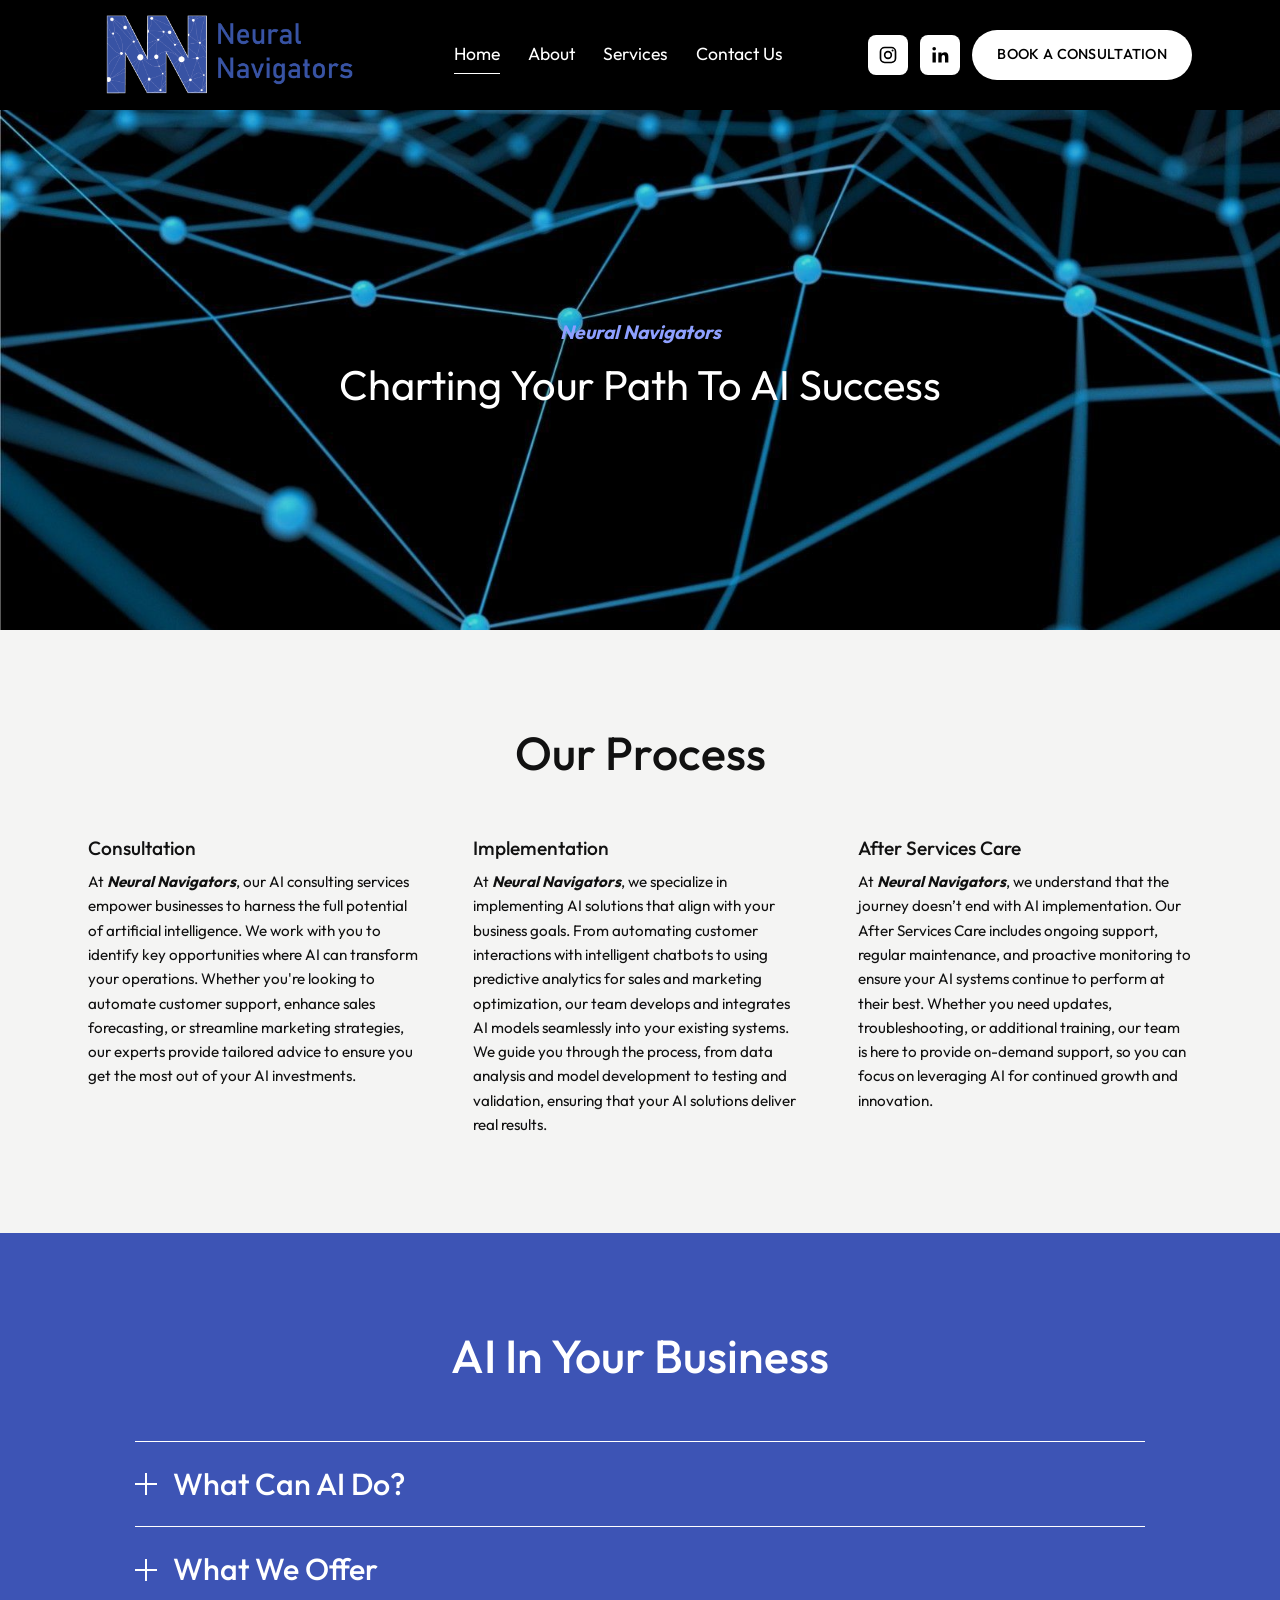
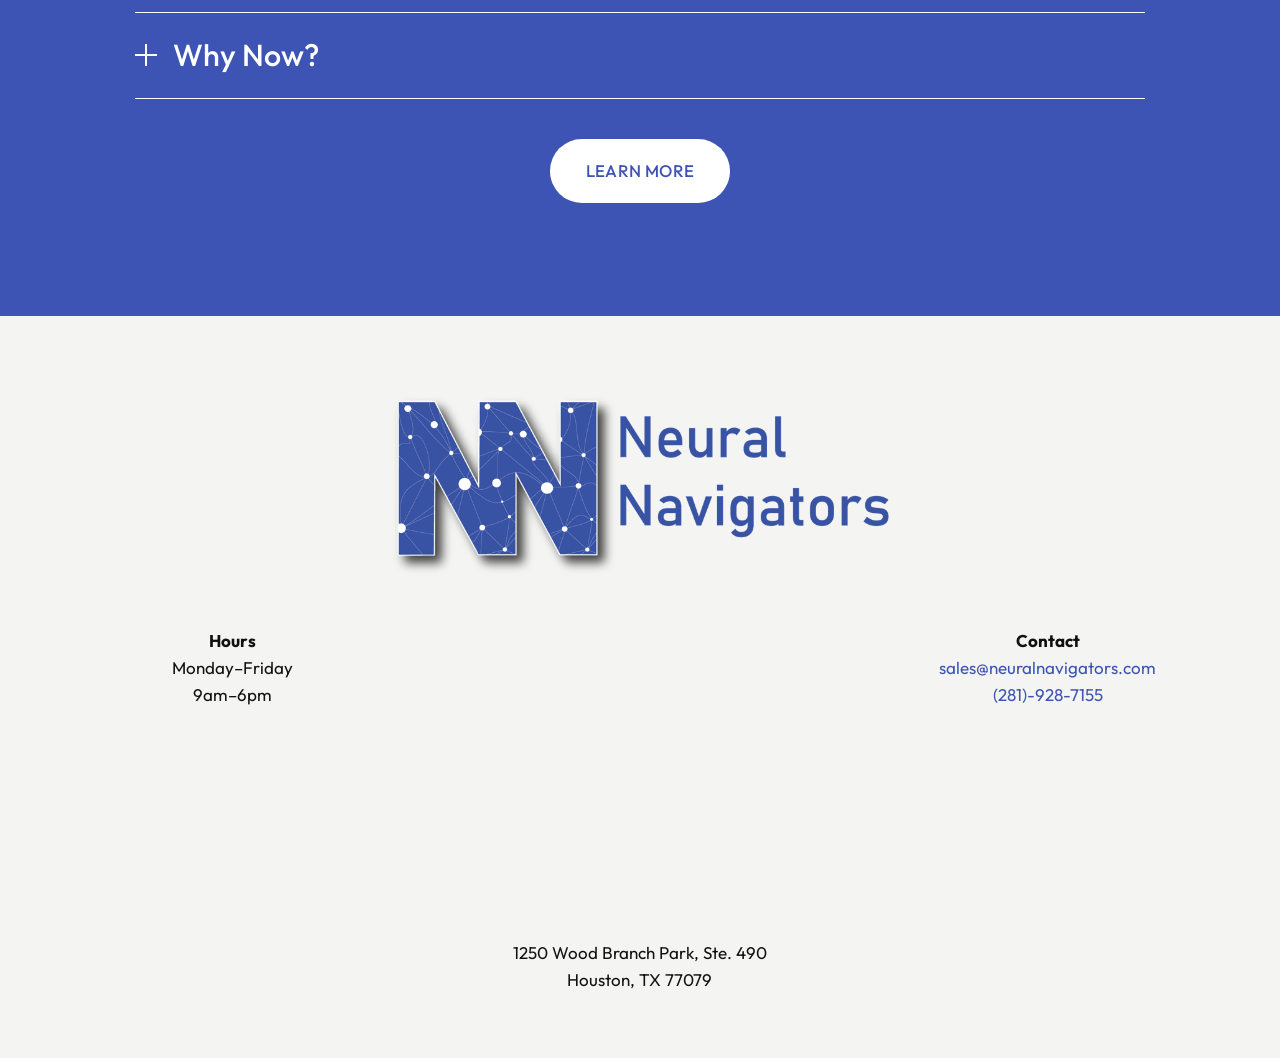
==== commit c1cd43d8: "Rebuild site as clean hand-written HTML/CSS Replaces the Squarespace export (1.7 MB of platform CSS," ====
--- a/index.html
+++ b/index.html
@@ -1,3798 +1,112 @@
 <!doctype html>
-<html xmlns:og="http://opengraphprotocol.org/schema/" xmlns:fb="http://www.facebook.com/2008/fbml" lang="en-US" data-authenticated-account=""><head>
-    <meta http-equiv="X-UA-Compatible" content="IE=edge,chrome=1">
-    <meta name="viewport" content="width=device-width, initial-scale=1">
-    <!-- This is Squarespace. --><!-- squarespaceneuralnavigators -->
-<base href="./">
-<meta charset="utf-8">
-<title>Neural Navigators</title>
-<meta http-equiv="Accept-CH" content="Sec-CH-UA-Platform-Version, Sec-CH-UA-Model"><link rel="icon" type="image/x-icon" href="assets/img/favicon-c4ba0d.ico">
-<link rel="canonical" href="./">
-<meta property="og:site_name" content="Neural Navigators">
-<meta property="og:title" content="Neural Navigators">
-<meta property="og:url" content="https://neuralnavigators.com">
-<meta property="og:type" content="website">
-<meta property="og:image" content="assets/img/microsoftteams-image-14-079910.png">
-<meta property="og:image:width" content="1500">
-<meta property="og:image:height" content="531">
-<meta itemprop="name" content="Neural Navigators">
-<meta itemprop="url" content="https://neuralnavigators.com">
-<meta itemprop="thumbnailUrl" content="assets/img/microsoftteams-image-14-079910.png">
-<link rel="image_src" href="assets/img/microsoftteams-image-14-079910.png">
-<meta itemprop="image" content="assets/img/microsoftteams-image-14-079910.png">
-<meta name="twitter:title" content="Neural Navigators">
-<meta name="twitter:image" content="assets/img/microsoftteams-image-14-079910.png">
-<meta name="twitter:url" content="https://neuralnavigators.com">
-<meta name="twitter:card" content="summary">
-<meta name="description" content="">
-<style>@keyframes fonts-loading { 0%, 99% { color: transparent; } } html.wf-loading * { animation: fonts-loading 3s; }</style>
+<html lang="en">
+<head>
+  <meta charset="utf-8">
+  <meta name="viewport" content="width=device-width, initial-scale=1">
+  <title>Neural Navigators</title>
+  <meta name="description" content="Neural Navigators is a Houston AI consultancy helping businesses automate customer support, predict sales, and streamline marketing with AI.">
+  <link rel="icon" href="assets/img/favicon.ico" sizes="any">
+  <link rel="apple-touch-icon" href="assets/img/apple-touch-icon.png">
+  <link rel="preconnect" href="https://fonts.googleapis.com">
+  <link rel="preconnect" href="https://fonts.gstatic.com" crossorigin>
+  <link rel="stylesheet" href="https://fonts.googleapis.com/css2?family=Outfit:wght@400;500;700&display=swap">
+  <link rel="stylesheet" href="assets/css/style.css">
+  <script type="speculationrules">{"prerender": [{"where": {"selector_matches": ".site-nav a, .btn"}, "eagerness": "moderate"}]}</script>
+</head>
+<body>
+  <a class="skip-link" href="#main">Skip to content</a>
 
-
-
-
-
-
-
-
-<link rel="stylesheet" type="text/css" href="assets/css/website.components.imagefluid.styles-d57b6c.css"><link rel="stylesheet" type="text/css" href="assets/css/website.components.button.styles-521607.css"><link rel="stylesheet" type="text/css" href="assets/css/website.components.html.styles-5c5753.css"><link rel="stylesheet" type="text/css" href="assets/css/website.components.accordion.styles-02fc83.css"><link rel="stylesheet" type="text/css" href="assets/css/site-ff2eca.css"><link rel="stylesheet" type="text/css" href="assets/css/static-c71069.css">
-<!-- End of Squarespace Headers -->
-    
-    
-  
-<link rel="preconnect" href="https://fonts.googleapis.com">
-<link rel="preconnect" href="https://fonts.gstatic.com" crossorigin>
-<link href="https://fonts.googleapis.com/css2?family=Outfit:wght@300;400;500;600;700&display=swap" rel="stylesheet">
-<link rel="stylesheet" href="assets/css/static-site.css">
-</head>
-
-  <body id="collection-644814ad1df45b692e04d16a" class="
-      tweak-blog-alternating-side-by-side-width-full tweak-blog-alternating-side-by-side-image-aspect-ratio-11-square tweak-blog-alternating-side-by-side-text-alignment-left tweak-blog-alternating-side-by-side-read-more-style-hide tweak-blog-alternating-side-by-side-image-text-alignment-middle tweak-blog-alternating-side-by-side-delimiter-bullet tweak-blog-alternating-side-by-side-meta-position-top tweak-blog-alternating-side-by-side-primary-meta-categories tweak-blog-alternating-side-by-side-secondary-meta-date tweak-blog-alternating-side-by-side-excerpt-show image-block-poster-text-alignment-center image-block-card-content-position-center image-block-card-text-alignment-left image-block-overlap-content-position-center image-block-overlap-text-alignment-left image-block-collage-content-position-center image-block-collage-text-alignment-center image-block-stack-text-alignment-left form-use-theme-colors form-field-style-solid form-field-shape-square form-field-border-all form-field-checkbox-type-icon form-field-checkbox-fill-solid form-field-checkbox-color-inverted form-field-checkbox-shape-square form-field-checkbox-layout-stack form-field-radio-type-icon form-field-radio-fill-solid form-field-radio-color-normal form-field-radio-shape-pill form-field-radio-layout-stack form-field-survey-fill-solid form-field-survey-color-normal form-field-survey-shape-pill form-field-hover-focus-outline form-submit-button-style-label tweak-global-animations-enabled tweak-global-animations-complexity-level-detailed tweak-global-animations-animation-style-fade tweak-global-animations-animation-type-scale tweak-global-animations-animation-curve-ease tweak-blog-masonry-width-inset tweak-blog-masonry-text-alignment-center tweak-blog-masonry-primary-meta-categories tweak-blog-masonry-secondary-meta-date tweak-blog-masonry-meta-position-top tweak-blog-masonry-read-more-style-hide tweak-blog-masonry-delimiter-space tweak-blog-masonry-image-placement-above tweak-blog-masonry-excerpt-show tweak-portfolio-grid-overlay-width-full tweak-portfolio-grid-overlay-height-large tweak-portfolio-grid-overlay-image-aspect-ratio-11-square tweak-portfolio-grid-overlay-text-placement-center tweak-portfolio-grid-overlay-show-text-after-hover tweak-blog-single-column-width-inset tweak-blog-single-column-text-alignment-center tweak-blog-single-column-image-placement-above tweak-blog-single-column-delimiter-bullet tweak-blog-single-column-read-more-style-show tweak-blog-single-column-primary-meta-categories tweak-blog-single-column-secondary-meta-date tweak-blog-single-column-meta-position-top tweak-blog-single-column-content-full-post header-width-full  tweak-fixed-header tweak-fixed-header-style-basic tweak-blog-item-width-narrow tweak-blog-item-text-alignment-left tweak-blog-item-meta-position-above-title tweak-blog-item-show-date tweak-blog-item-delimiter-bullet tweak-blog-side-by-side-width-inset tweak-blog-side-by-side-image-placement-left tweak-blog-side-by-side-image-aspect-ratio-11-square tweak-blog-side-by-side-primary-meta-categories tweak-blog-side-by-side-secondary-meta-date tweak-blog-side-by-side-meta-position-top tweak-blog-side-by-side-text-alignment-left tweak-blog-side-by-side-image-text-alignment-middle tweak-blog-side-by-side-read-more-style-show tweak-blog-side-by-side-delimiter-bullet tweak-blog-side-by-side-excerpt-show primary-button-style-solid primary-button-shape-pill secondary-button-style-outline secondary-button-shape-pill tertiary-button-style-outline tertiary-button-shape-pill tweak-events-stacked-width-full tweak-events-stacked-height-large tweak-events-stacked-show-thumbnails tweak-events-stacked-thumbnail-size-32-standard tweak-events-stacked-date-style-with-text tweak-events-stacked-show-time tweak-events-stacked-show-location tweak-events-stacked-show-excerpt tweak-blog-basic-grid-width-full tweak-blog-basic-grid-image-aspect-ratio-11-square tweak-blog-basic-grid-text-alignment-left tweak-blog-basic-grid-delimiter-bullet tweak-blog-basic-grid-image-placement-above tweak-blog-basic-grid-read-more-style-hide tweak-blog-basic-grid-primary-meta-categories tweak-blog-basic-grid-secondary-meta-date tweak-blog-basic-grid-excerpt-hide tweak-portfolio-grid-basic-width-full tweak-portfolio-grid-basic-height-small tweak-portfolio-grid-basic-image-aspect-ratio-11-square tweak-portfolio-grid-basic-text-alignment-left tweak-portfolio-grid-basic-hover-effect-fade header-overlay-alignment-center tweak-portfolio-index-background-link-format-stacked tweak-portfolio-index-background-width-full tweak-portfolio-index-background-height-large tweak-portfolio-index-background-vertical-alignment-middle tweak-portfolio-index-background-horizontal-alignment-center tweak-portfolio-index-background-delimiter-none tweak-portfolio-index-background-animation-type-fade tweak-portfolio-index-background-animation-duration-medium tweak-portfolio-hover-follow-layout-inline tweak-portfolio-hover-follow-delimiter-bullet tweak-portfolio-hover-follow-animation-type-fade tweak-portfolio-hover-follow-animation-duration-fast tweak-portfolio-hover-static-layout-inline tweak-portfolio-hover-static-front tweak-portfolio-hover-static-delimiter-hyphen tweak-portfolio-hover-static-animation-type-fade tweak-portfolio-hover-static-animation-duration-fast hide-opentable-icons opentable-style-dark tweak-product-quick-view-button-style-floating tweak-product-quick-view-button-position-center tweak-product-quick-view-lightbox-excerpt-display-truncate tweak-product-quick-view-lightbox-show-arrows tweak-product-quick-view-lightbox-show-close-button tweak-product-quick-view-lightbox-controls-weight-light native-currency-code-usd collection-644814ad1df45b692e04d16a collection-type-page collection-layout-default homepage mobile-style-available sqs-seven-one
-      
-        
-          
-        
-      
-    " tabindex="-1">
-    <div id="siteWrapper" class="clearfix site-wrapper">
-      
-        <div id="floatingCart" class="floating-cart hidden">
-          <a href="/cart" class="icon icon--stroke icon--fill icon--cart sqs-custom-cart">
-            <span class="Cart-inner">
-              
-
-
-
-  <svg class="icon icon--cart" viewBox="0 0 31 24">
-  <g class="svg-icon cart-icon--odd">
-    <circle fill="none" stroke-miterlimit="10" cx="22.5" cy="21.5" r="1"></circle>
-    <circle fill="none" stroke-miterlimit="10" cx="9.5" cy="21.5" r="1"></circle>
-    <path fill="none" stroke-miterlimit="10" d="M0,1.5h5c0.6,0,1.1,0.4,1.1,1l1.7,13
-      c0.1,0.5,0.6,1,1.1,1h15c0.5,0,1.2-0.4,1.4-0.9l3.3-8.1c0.2-0.5-0.1-0.9-0.6-0.9H12"></path>
-  </g>
-</svg>
-
-              <div class="legacy-cart icon-cart-quantity">
-                <span class="sqs-cart-quantity">0</span>
-              </div>
-            </span>
-          </a>
+  <header class="site-header">
+    <div class="container">
+      <button class="menu-toggle" aria-label="Open menu" aria-expanded="false" aria-controls="site-nav"><span></span><span></span><span></span></button>
+      <a class="logo" href="./"><img src="assets/img/logo.png" alt="Neural Navigators" width="900" height="319"></a>
+      <nav class="site-nav" id="site-nav" aria-label="Main">
+        <a href="./" aria-current="page">Home</a>
+        <a href="about">About</a>
+        <a href="services">Services</a>
+        <a href="contactus">Contact Us</a>
+      </nav>
+      <div class="header-actions">
+        <div class="social">
+          <a href="https://instagram.com/neuralnavigators" target="_blank" rel="noopener" aria-label="Instagram"><svg viewBox="0 0 24 24" fill="none" stroke="currentColor" stroke-width="2" aria-hidden="true"><rect x="3" y="3" width="18" height="18" rx="5"/><circle cx="12" cy="12" r="4"/><circle cx="17.5" cy="6.5" r="1.2" fill="currentColor" stroke="none"/></svg></a>
+          <a href="https://www.linkedin.com/company/neural-navigators/" target="_blank" rel="noopener" aria-label="LinkedIn"><svg viewBox="0 0 24 24" fill="currentColor" aria-hidden="true"><rect x="3" y="9" width="4" height="12"/><circle cx="5" cy="4.5" r="2.2"/><path d="M10 9h3.8v1.8c.6-1.1 2-2.1 4-2.1 3.3 0 4.2 2.1 4.2 5V21h-4v-6.3c0-1.5-.3-2.8-1.9-2.8-1.7 0-2.1 1.2-2.1 2.8V21h-4z"/></svg></a>
         </div>
-      
-
-      
-
-
-
-
-
-
-
-
-
-
-
-
-  <header data-test="header" id="header" class="
-      
-        black
-      
-      header theme-col--primary
-    " data-section-theme="black" data-controller="Header" data-current-styles="{
-                                                                                                                                                    &quot;layout&quot;: &quot;navCenter&quot;,
-                                                                                                                                                    &quot;action&quot;: {
-                                                                                                                                                      &quot;href&quot;: &quot;https://neuralnavigators.com/contactus&quot;,
-                                                                                                                                                      &quot;buttonText&quot;: &quot;Book A Consultation&quot;,
-                                                                                                                                                      &quot;newWindow&quot;: false
-                                                                                                                                                    },
-                                                                                                                                                    &quot;showSocial&quot;: true,
-                                                                                                                                                    &quot;socialOptions&quot;: {
-                                                                                                                                                      &quot;socialBorderShape&quot;: &quot;rounded&quot;,
-                                                                                                                                                      &quot;socialBorderStyle&quot;: &quot;solid&quot;,
-                                                                                                                                                      &quot;socialBorderThickness&quot;: {
-                                                                                                                                                        &quot;unit&quot;: &quot;px&quot;,
-                                                                                                                                                        &quot;value&quot;: 1.0
-                                                                                                                                                      }
-                                                                                                                                                    },
-                                                                                                                                                    &quot;sectionTheme&quot;: &quot;black&quot;,
-                                                                                                                                                    &quot;menuOverlayTheme&quot;: &quot;light&quot;,
-                                                                                                                                                    &quot;menuOverlayAnimation&quot;: &quot;fade&quot;,
-                                                                                                                                                    &quot;cartStyle&quot;: &quot;cart&quot;,
-                                                                                                                                                    &quot;cartText&quot;: &quot;Cart&quot;,
-                                                                                                                                                    &quot;showEmptyCartState&quot;: true,
-                                                                                                                                                    &quot;cartOptions&quot;: {
-                                                                                                                                                      &quot;iconType&quot;: &quot;stroke-1&quot;,
-                                                                                                                                                      &quot;cartBorderShape&quot;: &quot;none&quot;,
-                                                                                                                                                      &quot;cartBorderStyle&quot;: &quot;outline&quot;,
-                                                                                                                                                      &quot;cartBorderThickness&quot;: {
-                                                                                                                                                        &quot;unit&quot;: &quot;px&quot;,
-                                                                                                                                                        &quot;value&quot;: 1.0
-                                                                                                                                                      }
-                                                                                                                                                    },
-                                                                                                                                                    &quot;showButton&quot;: true,
-                                                                                                                                                    &quot;showCart&quot;: false,
-                                                                                                                                                    &quot;showAccountLogin&quot;: true,
-                                                                                                                                                    &quot;headerStyle&quot;: &quot;theme&quot;,
-                                                                                                                                                    &quot;languagePicker&quot;: {
-                                                                                                                                                      &quot;enabled&quot;: false,
-                                                                                                                                                      &quot;iconEnabled&quot;: false,
-                                                                                                                                                      &quot;iconType&quot;: &quot;globe&quot;,
-                                                                                                                                                      &quot;flagShape&quot;: &quot;shiny&quot;,
-                                                                                                                                                      &quot;languageFlags&quot;: [ ]
-                                                                                                                                                    },
-                                                                                                                                                    &quot;iconOptions&quot;: {
-                                                                                                                                                      &quot;desktopDropdownIconOptions&quot;: {
-                                                                                                                                                        &quot;endcapType&quot;: &quot;square&quot;,
-                                                                                                                                                        &quot;folderDropdownIcon&quot;: &quot;none&quot;,
-                                                                                                                                                        &quot;languagePickerIcon&quot;: &quot;openArrowHead&quot;
-                                                                                                                                                      },
-                                                                                                                                                      &quot;mobileDropdownIconOptions&quot;: {
-                                                                                                                                                        &quot;endcapType&quot;: &quot;square&quot;,
-                                                                                                                                                        &quot;folderDropdownIcon&quot;: &quot;openArrowHead&quot;,
-                                                                                                                                                        &quot;languagePickerIcon&quot;: &quot;openArrowHead&quot;
-                                                                                                                                                      }
-                                                                                                                                                    },
-                                                                                                                                                    &quot;mobileOptions&quot;: {
-                                                                                                                                                      &quot;layout&quot;: &quot;logoCenterNavLeft&quot;,
-                                                                                                                                                      &quot;menuIconOptions&quot;: {
-                                                                                                                                                        &quot;style&quot;: &quot;tripleLineHamburger&quot;,
-                                                                                                                                                        &quot;thickness&quot;: {
-                                                                                                                                                          &quot;unit&quot;: &quot;px&quot;,
-                                                                                                                                                          &quot;value&quot;: 2.0
-                                                                                                                                                        }
-                                                                                                                                                      }
-                                                                                                                                                    },
-                                                                                                                                                    &quot;solidOptions&quot;: {
-                                                                                                                                                      &quot;headerOpacity&quot;: {
-                                                                                                                                                        &quot;unit&quot;: &quot;%&quot;,
-                                                                                                                                                        &quot;value&quot;: 100.0
-                                                                                                                                                      },
-                                                                                                                                                      &quot;blurBackground&quot;: {
-                                                                                                                                                        &quot;enabled&quot;: false,
-                                                                                                                                                        &quot;blurRadius&quot;: {
-                                                                                                                                                          &quot;unit&quot;: &quot;px&quot;,
-                                                                                                                                                          &quot;value&quot;: 12.0
-                                                                                                                                                        }
-                                                                                                                                                      },
-                                                                                                                                                      &quot;backgroundColor&quot;: {
-                                                                                                                                                        &quot;type&quot;: &quot;SITE_PALETTE_COLOR&quot;,
-                                                                                                                                                        &quot;sitePaletteColor&quot;: {
-                                                                                                                                                          &quot;colorName&quot;: &quot;white&quot;,
-                                                                                                                                                          &quot;alphaModifier&quot;: 1.0
-                                                                                                                                                        }
-                                                                                                                                                      },
-                                                                                                                                                      &quot;navigationColor&quot;: {
-                                                                                                                                                        &quot;type&quot;: &quot;SITE_PALETTE_COLOR&quot;,
-                                                                                                                                                        &quot;sitePaletteColor&quot;: {
-                                                                                                                                                          &quot;colorName&quot;: &quot;black&quot;,
-                                                                                                                                                          &quot;alphaModifier&quot;: 1.0
-                                                                                                                                                        }
-                                                                                                                                                      }
-                                                                                                                                                    },
-                                                                                                                                                    &quot;gradientOptions&quot;: {
-                                                                                                                                                      &quot;gradientType&quot;: &quot;faded&quot;,
-                                                                                                                                                      &quot;headerOpacity&quot;: {
-                                                                                                                                                        &quot;unit&quot;: &quot;%&quot;,
-                                                                                                                                                        &quot;value&quot;: 90.0
-                                                                                                                                                      },
-                                                                                                                                                      &quot;blurBackground&quot;: {
-                                                                                                                                                        &quot;enabled&quot;: false,
-                                                                                                                                                        &quot;blurRadius&quot;: {
-                                                                                                                                                          &quot;unit&quot;: &quot;px&quot;,
-                                                                                                                                                          &quot;value&quot;: 12.0
-                                                                                                                                                        }
-                                                                                                                                                      },
-                                                                                                                                                      &quot;backgroundColor&quot;: {
-                                                                                                                                                        &quot;type&quot;: &quot;SITE_PALETTE_COLOR&quot;,
-                                                                                                                                                        &quot;sitePaletteColor&quot;: {
-                                                                                                                                                          &quot;colorName&quot;: &quot;white&quot;,
-                                                                                                                                                          &quot;alphaModifier&quot;: 1.0
-                                                                                                                                                        }
-                                                                                                                                                      },
-                                                                                                                                                      &quot;navigationColor&quot;: {
-                                                                                                                                                        &quot;type&quot;: &quot;SITE_PALETTE_COLOR&quot;,
-                                                                                                                                                        &quot;sitePaletteColor&quot;: {
-                                                                                                                                                          &quot;colorName&quot;: &quot;black&quot;,
-                                                                                                                                                          &quot;alphaModifier&quot;: 1.0
-                                                                                                                                                        }
-                                                                                                                                                      }
-                                                                                                                                                    },
-                                                                                                                                                    &quot;dropShadowOptions&quot;: {
-                                                                                                                                                      &quot;enabled&quot;: false,
-                                                                                                                                                      &quot;blur&quot;: {
-                                                                                                                                                        &quot;unit&quot;: &quot;px&quot;,
-                                                                                                                                                        &quot;value&quot;: 0.0
-                                                                                                                                                      },
-                                                                                                                                                      &quot;spread&quot;: {
-                                                                                                                                                        &quot;unit&quot;: &quot;px&quot;,
-                                                                                                                                                        &quot;value&quot;: -48.0
-                                                                                                                                                      },
-                                                                                                                                                      &quot;distance&quot;: {
-                                                                                                                                                        &quot;unit&quot;: &quot;px&quot;,
-                                                                                                                                                        &quot;value&quot;: 50.0
-                                                                                                                                                      }
-                                                                                                                                                    },
-                                                                                                                                                    &quot;borderOptions&quot;: {
-                                                                                                                                                      &quot;enabled&quot;: false,
-                                                                                                                                                      &quot;position&quot;: &quot;bottom&quot;,
-                                                                                                                                                      &quot;thickness&quot;: {
-                                                                                                                                                        &quot;unit&quot;: &quot;px&quot;,
-                                                                                                                                                        &quot;value&quot;: 4.0
-                                                                                                                                                      },
-                                                                                                                                                      &quot;color&quot;: {
-                                                                                                                                                        &quot;type&quot;: &quot;SITE_PALETTE_COLOR&quot;,
-                                                                                                                                                        &quot;sitePaletteColor&quot;: {
-                                                                                                                                                          &quot;colorName&quot;: &quot;accent&quot;,
-                                                                                                                                                          &quot;alphaModifier&quot;: 1.0
-                                                                                                                                                        }
-                                                                                                                                                      }
-                                                                                                                                                    },
-                                                                                                                                                    &quot;showPromotedElement&quot;: false,
-                                                                                                                                                    &quot;buttonVariant&quot;: &quot;primary&quot;,
-                                                                                                                                                    &quot;blurBackground&quot;: {
-                                                                                                                                                      &quot;enabled&quot;: false,
-                                                                                                                                                      &quot;blurRadius&quot;: {
-                                                                                                                                                        &quot;unit&quot;: &quot;px&quot;,
-                                                                                                                                                        &quot;value&quot;: 12.0
-                                                                                                                                                      }
-                                                                                                                                                    },
-                                                                                                                                                    &quot;headerOpacity&quot;: {
-                                                                                                                                                      &quot;unit&quot;: &quot;%&quot;,
-                                                                                                                                                      &quot;value&quot;: 100.0
-                                                                                                                                                    }
-                                                                                                                                                  }" data-section-id="header" data-header-style="theme" data-language-picker="{
-                                                                                                                                                    &quot;enabled&quot;: false,
-                                                                                                                                                    &quot;iconEnabled&quot;: false,
-                                                                                                                                                    &quot;iconType&quot;: &quot;globe&quot;,
-                                                                                                                                                    &quot;flagShape&quot;: &quot;shiny&quot;,
-                                                                                                                                                    &quot;languageFlags&quot;: [ ]
-                                                                                                                                                  }" data-first-focusable-element="" tabindex="-1" style="
-      
-      
-        --headerBorderColor: hsla(var(--accent-hsl), 1);
-      
-      
-        --solidHeaderBackgroundColor: hsla(var(--white-hsl), 1);
-      
-      
-        --solidHeaderNavigationColor: hsla(var(--black-hsl), 1);
-      
-      
-        --gradientHeaderBackgroundColor: hsla(var(--white-hsl), 1);
-      
-      
-        --gradientHeaderNavigationColor: hsla(var(--black-hsl), 1);
-      
-    ">
-    <svg style="display:none" viewBox="0 0 22 22" xmlns="http://www.w3.org/2000/svg">
-  <symbol id="circle">
-    <path d="M11.5 17C14.5376 17 17 14.5376 17 11.5C17 8.46243 14.5376 6 11.5 6C8.46243 6 6 8.46243 6 11.5C6 14.5376 8.46243 17 11.5 17Z" fill="none"></path>
-  </symbol>
-
-  <symbol id="circleFilled">
-    <path d="M11.5 17C14.5376 17 17 14.5376 17 11.5C17 8.46243 14.5376 6 11.5 6C8.46243 6 6 8.46243 6 11.5C6 14.5376 8.46243 17 11.5 17Z"></path>
-  </symbol>
-
-  <symbol id="dash">
-    <path d="M11 11H19H3"></path>
-  </symbol>
-
-  <symbol id="squareFilled">
-    <rect x="6" y="6" width="11" height="11"></rect>
-  </symbol>
-
-  <symbol id="square">
-    <rect x="7" y="7" width="9" height="9" fill="none" stroke="inherit"></rect>
-  </symbol>
-  
-  <symbol id="plus">
-    <path d="M11 3V19"></path>
-    <path d="M19 11L3 11"></path>
-  </symbol>
-  
-  <symbol id="closedArrow">
-    <path d="M11 11V2M11 18.1797L17 11.1477L5 11.1477L11 18.1797Z" fill="none"></path>
-  </symbol>
-  
-  <symbol id="closedArrowFilled">
-    <path d="M11 11L11 2" stroke="inherit" fill="none"></path>
-    <path fill-rule="evenodd" clip-rule="evenodd" d="M2.74695 9.38428L19.038 9.38428L10.8925 19.0846L2.74695 9.38428Z" stroke-width="1"></path>
-  </symbol>
-  
-  <symbol id="closedArrowHead" viewBox="0 0 22 22" xmlns="http://www.w3.org/2000/symbol">
-    <path d="M18 7L11 15L4 7L18 7Z" fill="none" stroke="inherit"></path>
-  </symbol>
-  
-  
-  <symbol id="closedArrowHeadFilled" viewBox="0 0 22 22" xmlns="http://www.w3.org/2000/symbol">
-    <path d="M18.875 6.5L11 15.5L3.125 6.5L18.875 6.5Z"></path>
-  </symbol>
-  
-  <symbol id="openArrow">
-    <path d="M11 18.3591L11 3" stroke="inherit" fill="none"></path>
-    <path d="M18 11.5L11 18.5L4 11.5" stroke="inherit" fill="none"></path>
-  </symbol>
-  
-  <symbol id="openArrowHead">
-    <path d="M18 7L11 14L4 7" fill="none"></path>
-  </symbol>
-
-  <symbol id="pinchedArrow">
-    <path d="M11 17.3591L11 2" fill="none"></path>
-    <path d="M2 11C5.85455 12.2308 8.81818 14.9038 11 18C13.1818 14.8269 16.1455 12.1538 20 11" fill="none"></path>
-  </symbol>
-
-  <symbol id="pinchedArrowFilled">
-    <path d="M11.05 10.4894C7.04096 8.73759 1.05005 8 1.05005 8C6.20459 11.3191 9.41368 14.1773 11.05 21C12.6864 14.0851 15.8955 11.227 21.05 8C21.05 8 15.0591 8.73759 11.05 10.4894Z" stroke-width="1"></path>
-    <path d="M11 11L11 1" fill="none"></path>
-  </symbol>
-
-  <symbol id="pinchedArrowHead">
-    <path d="M2 7.24091C5.85455 8.40454 8.81818 10.9318 11 13.8591C13.1818 10.8591 16.1455 8.33181 20 7.24091" fill="none"></path>
-  </symbol>
-  
-  <symbol id="pinchedArrowHeadFilled">
-    <path d="M11.05 7.1591C7.04096 5.60456 1.05005 4.95001 1.05005 4.95001C6.20459 7.89547 9.41368 10.4318 11.05 16.4864C12.6864 10.35 15.8955 7.81365 21.05 4.95001C21.05 4.95001 15.0591 5.60456 11.05 7.1591Z"></path>
-  </symbol>
-
-</svg>
-    
-<div class="sqs-announcement-bar-dropzone"></div>
-
-    <div class="header-announcement-bar-wrapper">
-      
-      <a href="#page" class="header-skip-link sqs-button-element--primary">
-        Skip to Content
-      </a>
-      
-
-
-<style>
-    @supports (-webkit-backdrop-filter: none) or (backdrop-filter: none) {
-        .header-blur-background {
-            
-            
-        }
-    }
-</style>
-      <div class="header-border" data-header-style="theme" data-header-border="false" data-test="header-border" style="
-
-
-
-
-"></div>
-      <div class="header-dropshadow" data-header-style="theme" data-header-dropshadow="false" data-test="header-dropshadow" style=""></div>
-      
-      
-
-      <div class="header-inner container--fluid
-        
-        
-        
-        
-        
-        
-        
-         header-mobile-layout-logo-center-nav-left
-        
-        
-        
-        
-         header-layout-nav-center
-        
-        
-        
-        
-        
-        
-        " data-test="header-inner">
-        <!-- Background -->
-        <div class="header-background theme-bg--primary"></div>
-
-        <div class="header-display-desktop" data-content-field="site-title">
-          
-
-          
-
-          
-
-          
-
-          
-
-          
-          
-            
-            <!-- Social -->
-            
-              
-            
-          
-            
-            <!-- Title and nav wrapper -->
-            <div class="header-title-nav-wrapper">
-              
-
-              
-
-              
-                
-                <!-- Title -->
-                
-                  <div class="
-                      header-title
-                      header-title--use-mobile-logo
-                    " data-animation-role="header-element">
-                    
-                      <div class="header-title-logo">
-                        <a href="./" data-animation-role="header-element">
-                        <picture><source media="only screen and (pointer: coarse) and (max-width: 1024px), screen and (max-width: 799px)" ><source media="only screen and (pointer: coarse) and (min-width: 1025px), screen and (min-width: 800px)" >
-<img elementtiming="nbf-header-logo-desktop" src="assets/img/microsoftteams-image-14-9ddcb9.png" alt="Neural Navigators" style="display:block" fetchpriority="high" loading="eager" decoding="async" data-loader="raw"></picture>
-
-                        </a>
-                      </div>
-
-                    
-                    
-                      <div class="header-mobile-logo">
-                        <a href="./" data-animation-role="header-element">
-                          <picture><source media="only screen and (pointer: coarse) and (max-width: 1024px), screen and (max-width: 799px)" ><source media="only screen and (pointer: coarse) and (min-width: 1025px), screen and (min-width: 800px)" >
-<img elementtiming="nbf-header-logo-mobile" src="assets/img/microsoftteams-image-14-e22c7f.png" alt="Neural Navigators" style="display:block" fetchpriority="high" loading="eager" decoding="async" data-loader="raw"></picture>
-
-                        </a>
-                      </div>
-                    
-                  </div>
-                
-              
-                
-                <!-- Nav -->
-                <div class="header-nav">
-                  <div class="header-nav-wrapper">
-                    <nav class="header-nav-list">
-                      
-
-
-  
-    <div class="header-nav-item header-nav-item--collection header-nav-item--active header-nav-item--homepage">
-      <a href="./" data-animation-role="header-element" aria-current="page">
-        Home
-      </a>
-    </div>
-  
-  
-  
-
-
-  
-    <div class="header-nav-item header-nav-item--collection">
-      <a href="about" data-animation-role="header-element">
-        About
-      </a>
-    </div>
-  
-  
-  
-
-
-  
-    <div class="header-nav-item header-nav-item--collection">
-      <a href="services" data-animation-role="header-element">
-        Services
-      </a>
-    </div>
-  
-  
-  
-
-
-  
-    <div class="header-nav-item header-nav-item--collection">
-      <a href="contactus" data-animation-role="header-element">
-        Contact Us
-      </a>
-    </div>
-  
-  
-  
-
-
-
-                    </nav>
-                  </div>
-                </div>
-              
-              
-            </div>
-          
-            
-            <!-- Actions -->
-            <div class="header-actions header-actions--right">
-              
-              
-                
-                  <div class="header-actions-action header-actions-action--social">
-                    
-                      
-                        <a class="icon icon--fill  header-icon header-icon-border-shape-rounded header-icon-border-style-solid" href="http://instagram.com/neuralnavigators" target="_blank" aria-label="Instagram">
-                          <svg viewBox="23 23 64 64">
-                            <use xlink:href="#instagram-unauth-icon" width="110" height="110"></use>
-                          </svg>
-                        </a>
-                      
-                        <a class="icon icon--fill  header-icon header-icon-border-shape-rounded header-icon-border-style-solid" href="https://www.linkedin.com/company/neural-navigators/" target="_blank" aria-label="LinkedIn">
-                          <svg viewBox="23 23 64 64">
-                            <use xlink:href="#linkedin-unauth-icon" width="110" height="110"></use>
-                          </svg>
-                        </a>
-                      
-                    
-                  </div>
-                
-              
-
-              
-
-            
-            
-
-              
-              <div class="showOnMobile">
-                
-              </div>
-
-              
-              <div class="showOnDesktop">
-                
-              </div>
-
-              
-                <div class="header-actions-action header-actions-action--cta" data-animation-role="header-element">
-                  <a class="btn btn--border theme-btn--primary-inverse sqs-button-element--primary" href="contactus">
-                    Book A Consultation
-                  </a>
-                </div>
-              
-            </div>
-          
-            
-
-
-<style>
-  .top-bun, 
-  .patty, 
-  .bottom-bun {
-    height: 2px;
-  }
-</style>
-
-<!-- Burger -->
-<div class="header-burger
-
-  menu-overlay-has-visible-non-navigation-items
-
-" data-animation-role="header-element">
-  <button class="header-burger-btn burger" data-test="header-burger">
-    <span hidden="" class="js-header-burger-open-title visually-hidden">Open Menu</span>
-    <span hidden="" class="js-header-burger-close-title visually-hidden">Close Menu</span>
-    <div class="burger-box">
-      <div class="burger-inner header-menu-icon-tripleLineHamburger">
-        <div class="top-bun"></div>
-        <div class="patty"></div>
-        <div class="bottom-bun"></div>
+        <a class="btn btn--light" href="contactus">Book a consultation</a>
       </div>
     </div>
-  </button>
-</div>
+  </header>
 
-          
+  <main id="main">
+    <section class="hero hero--home">
+      <div>
+        <h1 class="hero-eyebrow">Neural Navigators</h1>
+        <p class="hero-title">Charting Your Path To AI Success</p>
+      </div>
+    </section>
 
+    <section class="section section--light">
+      <div class="container">
+        <h2 class="section-title">Our Process</h2>
+        <div class="columns">
+          <div>
+            <h3>Consultation</h3>
+            <p>At <strong><em>Neural Navigators</em></strong>, our AI consulting services empower businesses to harness the full potential of artificial intelligence. We work with you to identify key opportunities where AI can transform your operations. Whether you're looking to automate customer support, enhance sales forecasting, or streamline marketing strategies, our experts provide tailored advice to ensure you get the most out of your AI investments.</p>
+          </div>
+          <div>
+            <h3>Implementation</h3>
+            <p>At <strong><em>Neural Navigators</em></strong>, we specialize in implementing AI solutions that align with your business goals. From automating customer interactions with intelligent chatbots to using predictive analytics for sales and marketing optimization, our team develops and integrates AI models seamlessly into your existing systems. We guide you through the process, from data analysis and model development to testing and validation, ensuring that your AI solutions deliver real results.</p>
+          </div>
+          <div>
+            <h3>After Services Care</h3>
+            <p>At <strong><em>Neural Navigators</em></strong>, we understand that the journey doesn’t end with AI implementation. Our After Services Care includes ongoing support, regular maintenance, and proactive monitoring to ensure your AI systems continue to perform at their best. Whether you need updates, troubleshooting, or additional training, our team is here to provide on-demand support, so you can focus on leveraging AI for continued growth and innovation.</p>
+          </div>
         </div>
-        <div class="header-display-mobile" data-content-field="site-title">
-          
-          
-          
-          
-            
-            <!-- Social -->
-            
-              
-            
-          
-            
+      </div>
+    </section>
 
+    <section class="section section--blue">
+      <div class="container">
+        <h2 class="section-title">AI In Your Business</h2>
+        <div class="accordion">
+          <details>
+            <summary>What Can AI Do?</summary>
+            <p>Artificial Intelligence (AI) has the power to revolutionize the way businesses operate by automating routine tasks, predicting future trends, and personalizing customer interactions. From streamlining workflows and enhancing decision-making to uncovering insights hidden in data, AI helps businesses work smarter, reduce costs, and deliver exceptional customer experiences.</p>
+          </details>
+          <details>
+            <summary>What We Offer</summary>
+            <p>At Neural Navigators, we specialize in leveraging AI to automate customer support, optimize sales with predictive analytics, and enhance marketing through intelligent automation. Our tailored solutions help businesses streamline operations, boost efficiency, and drive growth.</p>
+          </details>
+          <details>
+            <summary>Why Now?</summary>
+            <p>In today’s fast-evolving digital landscape, businesses that embrace AI have a significant edge over the competition. AI is no longer a luxury; it’s a necessity for automating repetitive tasks, predicting market trends, and delivering personalized customer experiences. By integrating AI now, you can stay ahead of industry changes, drive efficiency, and unlock new growth opportunities before your competitors catch up.</p>
+          </details>
+        </div>
+        <p class="center"><a class="btn btn--light-blue" href="services">Learn more</a></p>
+      </div>
+    </section>
+  </main>
 
-<style>
-  .top-bun, 
-  .patty, 
-  .bottom-bun {
-    height: 2px;
-  }
-</style>
-
-<!-- Burger -->
-<div class="header-burger
-
-  menu-overlay-has-visible-non-navigation-items
-
-" data-animation-role="header-element">
-  <button class="header-burger-btn burger" data-test="header-burger">
-    <span hidden="" class="js-header-burger-open-title visually-hidden">Open Menu</span>
-    <span hidden="" class="js-header-burger-close-title visually-hidden">Close Menu</span>
-    <div class="burger-box">
-      <div class="burger-inner header-menu-icon-tripleLineHamburger">
-        <div class="top-bun"></div>
-        <div class="patty"></div>
-        <div class="bottom-bun"></div>
-      </div>
-    </div>
-  </button>
-</div>
-
-            
-            <!-- Title and nav wrapper -->
-            <div class="header-title-nav-wrapper">
-              
-
-              
-
-              
-                
-                <!-- Title -->
-                
-                  <div class="
-                      header-title
-                      header-title--use-mobile-logo
-                    " data-animation-role="header-element">
-                    
-                      <div class="header-title-logo">
-                        <a href="./" data-animation-role="header-element">
-                        <picture><source media="only screen and (pointer: coarse) and (max-width: 1024px), screen and (max-width: 799px)" ><source media="only screen and (pointer: coarse) and (min-width: 1025px), screen and (min-width: 800px)" >
-<img elementtiming="nbf-header-logo-desktop" src="assets/img/microsoftteams-image-14-9ddcb9.png" alt="Neural Navigators" style="display:block" fetchpriority="high" loading="eager" decoding="async" data-loader="raw"></picture>
-
-                        </a>
-                      </div>
-
-                    
-                    
-                      <div class="header-mobile-logo">
-                        <a href="./" data-animation-role="header-element">
-                          <picture><source media="only screen and (pointer: coarse) and (max-width: 1024px), screen and (max-width: 799px)" ><source media="only screen and (pointer: coarse) and (min-width: 1025px), screen and (min-width: 800px)" >
-<img elementtiming="nbf-header-logo-mobile" src="assets/img/microsoftteams-image-14-e22c7f.png" alt="Neural Navigators" style="display:block" fetchpriority="high" loading="eager" decoding="async" data-loader="raw"></picture>
-
-                        </a>
-                      </div>
-                    
-                  </div>
-                
-              
-                
-                <!-- Nav -->
-                <div class="header-nav">
-                  <div class="header-nav-wrapper">
-                    <nav class="header-nav-list">
-                      
-
-
-  
-    <div class="header-nav-item header-nav-item--collection header-nav-item--active header-nav-item--homepage">
-      <a href="./" data-animation-role="header-element" aria-current="page">
-        Home
-      </a>
-    </div>
-  
-  
-  
-
-
-  
-    <div class="header-nav-item header-nav-item--collection">
-      <a href="about" data-animation-role="header-element">
-        About
-      </a>
-    </div>
-  
-  
-  
-
-
-  
-    <div class="header-nav-item header-nav-item--collection">
-      <a href="services" data-animation-role="header-element">
-        Services
-      </a>
-    </div>
-  
-  
-  
-
-
-  
-    <div class="header-nav-item header-nav-item--collection">
-      <a href="contactus" data-animation-role="header-element">
-        Contact Us
-      </a>
-    </div>
-  
-  
-  
-
-
-
-                    </nav>
-                  </div>
-                </div>
-              
-              
-            </div>
-          
-            
-            <!-- Actions -->
-            <div class="header-actions header-actions--right">
-              
-              
-                
-                  <div class="header-actions-action header-actions-action--social">
-                    
-                      
-                        <a class="icon icon--fill  header-icon header-icon-border-shape-rounded header-icon-border-style-solid" href="http://instagram.com/neuralnavigators" target="_blank" aria-label="Instagram">
-                          <svg viewBox="23 23 64 64">
-                            <use xlink:href="#instagram-unauth-icon" width="110" height="110"></use>
-                          </svg>
-                        </a>
-                      
-                        <a class="icon icon--fill  header-icon header-icon-border-shape-rounded header-icon-border-style-solid" href="https://www.linkedin.com/company/neural-navigators/" target="_blank" aria-label="LinkedIn">
-                          <svg viewBox="23 23 64 64">
-                            <use xlink:href="#linkedin-unauth-icon" width="110" height="110"></use>
-                          </svg>
-                        </a>
-                      
-                    
-                  </div>
-                
-              
-
-              
-
-            
-            
-
-              
-              <div class="showOnMobile">
-                
-              </div>
-
-              
-              <div class="showOnDesktop">
-                
-              </div>
-
-              
-                <div class="header-actions-action header-actions-action--cta" data-animation-role="header-element">
-                  <a class="btn btn--border theme-btn--primary-inverse sqs-button-element--primary" href="contactus">
-                    Book A Consultation
-                  </a>
-                </div>
-              
-            </div>
-          
-          
-          
+  <footer class="site-footer">
+    <div class="container">
+      <img class="footer-logo" src="assets/img/logo.png" alt="Neural Navigators" width="900" height="319" loading="lazy">
+      <div class="footer-grid">
+        <div>
+          <p><strong>Hours</strong><br>Monday–Friday<br>9am–6pm</p>
+        </div>
+        <div>
+          <iframe class="footer-map" title="Map to Neural Navigators" loading="lazy" referrerpolicy="no-referrer-when-downgrade"
+            src="https://maps.google.com/maps?q=1250+Wood+Branch+Park+Dr+Ste+490,+Houston,+TX+77079&amp;z=13&amp;output=embed"></iframe>
+          <p>1250 Wood Branch Park, Ste. 490<br>Houston, TX 77079</p>
+        </div>
+        <div>
+          <p><strong>Contact</strong><br>
+            <a href="mailto:cschwarz@neuralnavigators.com">sales@neuralnavigators.com</a><br>
+            <a href="tel:+12819287155">(281)-928-7155</a></p>
         </div>
       </div>
     </div>
-    <!-- (Mobile) Menu Navigation -->
-    <div class="header-menu header-menu--folder-list
-      light
-      
-      
-      
-      
-      " data-section-theme="light" data-current-styles="{
-                                                                                                                                                    &quot;layout&quot;: &quot;navCenter&quot;,
-                                                                                                                                                    &quot;action&quot;: {
-                                                                                                                                                      &quot;href&quot;: &quot;https://neuralnavigators.com/contactus&quot;,
-                                                                                                                                                      &quot;buttonText&quot;: &quot;Book A Consultation&quot;,
-                                                                                                                                                      &quot;newWindow&quot;: false
-                                                                                                                                                    },
-                                                                                                                                                    &quot;showSocial&quot;: true,
-                                                                                                                                                    &quot;socialOptions&quot;: {
-                                                                                                                                                      &quot;socialBorderShape&quot;: &quot;rounded&quot;,
-                                                                                                                                                      &quot;socialBorderStyle&quot;: &quot;solid&quot;,
-                                                                                                                                                      &quot;socialBorderThickness&quot;: {
-                                                                                                                                                        &quot;unit&quot;: &quot;px&quot;,
-                                                                                                                                                        &quot;value&quot;: 1.0
-                                                                                                                                                      }
-                                                                                                                                                    },
-                                                                                                                                                    &quot;sectionTheme&quot;: &quot;black&quot;,
-                                                                                                                                                    &quot;menuOverlayTheme&quot;: &quot;light&quot;,
-                                                                                                                                                    &quot;menuOverlayAnimation&quot;: &quot;fade&quot;,
-                                                                                                                                                    &quot;cartStyle&quot;: &quot;cart&quot;,
-                                                                                                                                                    &quot;cartText&quot;: &quot;Cart&quot;,
-                                                                                                                                                    &quot;showEmptyCartState&quot;: true,
-                                                                                                                                                    &quot;cartOptions&quot;: {
-                                                                                                                                                      &quot;iconType&quot;: &quot;stroke-1&quot;,
-                                                                                                                                                      &quot;cartBorderShape&quot;: &quot;none&quot;,
-                                                                                                                                                      &quot;cartBorderStyle&quot;: &quot;outline&quot;,
-                                                                                                                                                      &quot;cartBorderThickness&quot;: {
-                                                                                                                                                        &quot;unit&quot;: &quot;px&quot;,
-                                                                                                                                                        &quot;value&quot;: 1.0
-                                                                                                                                                      }
-                                                                                                                                                    },
-                                                                                                                                                    &quot;showButton&quot;: true,
-                                                                                                                                                    &quot;showCart&quot;: false,
-                                                                                                                                                    &quot;showAccountLogin&quot;: true,
-                                                                                                                                                    &quot;headerStyle&quot;: &quot;theme&quot;,
-                                                                                                                                                    &quot;languagePicker&quot;: {
-                                                                                                                                                      &quot;enabled&quot;: false,
-                                                                                                                                                      &quot;iconEnabled&quot;: false,
-                                                                                                                                                      &quot;iconType&quot;: &quot;globe&quot;,
-                                                                                                                                                      &quot;flagShape&quot;: &quot;shiny&quot;,
-                                                                                                                                                      &quot;languageFlags&quot;: [ ]
-                                                                                                                                                    },
-                                                                                                                                                    &quot;iconOptions&quot;: {
-                                                                                                                                                      &quot;desktopDropdownIconOptions&quot;: {
-                                                                                                                                                        &quot;endcapType&quot;: &quot;square&quot;,
-                                                                                                                                                        &quot;folderDropdownIcon&quot;: &quot;none&quot;,
-                                                                                                                                                        &quot;languagePickerIcon&quot;: &quot;openArrowHead&quot;
-                                                                                                                                                      },
-                                                                                                                                                      &quot;mobileDropdownIconOptions&quot;: {
-                                                                                                                                                        &quot;endcapType&quot;: &quot;square&quot;,
-                                                                                                                                                        &quot;folderDropdownIcon&quot;: &quot;openArrowHead&quot;,
-                                                                                                                                                        &quot;languagePickerIcon&quot;: &quot;openArrowHead&quot;
-                                                                                                                                                      }
-                                                                                                                                                    },
-                                                                                                                                                    &quot;mobileOptions&quot;: {
-                                                                                                                                                      &quot;layout&quot;: &quot;logoCenterNavLeft&quot;,
-                                                                                                                                                      &quot;menuIconOptions&quot;: {
-                                                                                                                                                        &quot;style&quot;: &quot;tripleLineHamburger&quot;,
-                                                                                                                                                        &quot;thickness&quot;: {
-                                                                                                                                                          &quot;unit&quot;: &quot;px&quot;,
-                                                                                                                                                          &quot;value&quot;: 2.0
-                                                                                                                                                        }
-                                                                                                                                                      }
-                                                                                                                                                    },
-                                                                                                                                                    &quot;solidOptions&quot;: {
-                                                                                                                                                      &quot;headerOpacity&quot;: {
-                                                                                                                                                        &quot;unit&quot;: &quot;%&quot;,
-                                                                                                                                                        &quot;value&quot;: 100.0
-                                                                                                                                                      },
-                                                                                                                                                      &quot;blurBackground&quot;: {
-                                                                                                                                                        &quot;enabled&quot;: false,
-                                                                                                                                                        &quot;blurRadius&quot;: {
-                                                                                                                                                          &quot;unit&quot;: &quot;px&quot;,
-                                                                                                                                                          &quot;value&quot;: 12.0
-                                                                                                                                                        }
-                                                                                                                                                      },
-                                                                                                                                                      &quot;backgroundColor&quot;: {
-                                                                                                                                                        &quot;type&quot;: &quot;SITE_PALETTE_COLOR&quot;,
-                                                                                                                                                        &quot;sitePaletteColor&quot;: {
-                                                                                                                                                          &quot;colorName&quot;: &quot;white&quot;,
-                                                                                                                                                          &quot;alphaModifier&quot;: 1.0
-                                                                                                                                                        }
-                                                                                                                                                      },
-                                                                                                                                                      &quot;navigationColor&quot;: {
-                                                                                                                                                        &quot;type&quot;: &quot;SITE_PALETTE_COLOR&quot;,
-                                                                                                                                                        &quot;sitePaletteColor&quot;: {
-                                                                                                                                                          &quot;colorName&quot;: &quot;black&quot;,
-                                                                                                                                                          &quot;alphaModifier&quot;: 1.0
-                                                                                                                                                        }
-                                                                                                                                                      }
-                                                                                                                                                    },
-                                                                                                                                                    &quot;gradientOptions&quot;: {
-                                                                                                                                                      &quot;gradientType&quot;: &quot;faded&quot;,
-                                                                                                                                                      &quot;headerOpacity&quot;: {
-                                                                                                                                                        &quot;unit&quot;: &quot;%&quot;,
-                                                                                                                                                        &quot;value&quot;: 90.0
-                                                                                                                                                      },
-                                                                                                                                                      &quot;blurBackground&quot;: {
-                                                                                                                                                        &quot;enabled&quot;: false,
-                                                                                                                                                        &quot;blurRadius&quot;: {
-                                                                                                                                                          &quot;unit&quot;: &quot;px&quot;,
-                                                                                                                                                          &quot;value&quot;: 12.0
-                                                                                                                                                        }
-                                                                                                                                                      },
-                                                                                                                                                      &quot;backgroundColor&quot;: {
-                                                                                                                                                        &quot;type&quot;: &quot;SITE_PALETTE_COLOR&quot;,
-                                                                                                                                                        &quot;sitePaletteColor&quot;: {
-                                                                                                                                                          &quot;colorName&quot;: &quot;white&quot;,
-                                                                                                                                                          &quot;alphaModifier&quot;: 1.0
-                                                                                                                                                        }
-                                                                                                                                                      },
-                                                                                                                                                      &quot;navigationColor&quot;: {
-                                                                                                                                                        &quot;type&quot;: &quot;SITE_PALETTE_COLOR&quot;,
-                                                                                                                                                        &quot;sitePaletteColor&quot;: {
-                                                                                                                                                          &quot;colorName&quot;: &quot;black&quot;,
-                                                                                                                                                          &quot;alphaModifier&quot;: 1.0
-                                                                                                                                                        }
-                                                                                                                                                      }
-                                                                                                                                                    },
-                                                                                                                                                    &quot;dropShadowOptions&quot;: {
-                                                                                                                                                      &quot;enabled&quot;: false,
-                                                                                                                                                      &quot;blur&quot;: {
-                                                                                                                                                        &quot;unit&quot;: &quot;px&quot;,
-                                                                                                                                                        &quot;value&quot;: 0.0
-                                                                                                                                                      },
-                                                                                                                                                      &quot;spread&quot;: {
-                                                                                                                                                        &quot;unit&quot;: &quot;px&quot;,
-                                                                                                                                                        &quot;value&quot;: -48.0
-                                                                                                                                                      },
-                                                                                                                                                      &quot;distance&quot;: {
-                                                                                                                                                        &quot;unit&quot;: &quot;px&quot;,
-                                                                                                                                                        &quot;value&quot;: 50.0
-                                                                                                                                                      }
-                                                                                                                                                    },
-                                                                                                                                                    &quot;borderOptions&quot;: {
-                                                                                                                                                      &quot;enabled&quot;: false,
-                                                                                                                                                      &quot;position&quot;: &quot;bottom&quot;,
-                                                                                                                                                      &quot;thickness&quot;: {
-                                                                                                                                                        &quot;unit&quot;: &quot;px&quot;,
-                                                                                                                                                        &quot;value&quot;: 4.0
-                                                                                                                                                      },
-                                                                                                                                                      &quot;color&quot;: {
-                                                                                                                                                        &quot;type&quot;: &quot;SITE_PALETTE_COLOR&quot;,
-                                                                                                                                                        &quot;sitePaletteColor&quot;: {
-                                                                                                                                                          &quot;colorName&quot;: &quot;accent&quot;,
-                                                                                                                                                          &quot;alphaModifier&quot;: 1.0
-                                                                                                                                                        }
-                                                                                                                                                      }
-                                                                                                                                                    },
-                                                                                                                                                    &quot;showPromotedElement&quot;: false,
-                                                                                                                                                    &quot;buttonVariant&quot;: &quot;primary&quot;,
-                                                                                                                                                    &quot;blurBackground&quot;: {
-                                                                                                                                                      &quot;enabled&quot;: false,
-                                                                                                                                                      &quot;blurRadius&quot;: {
-                                                                                                                                                        &quot;unit&quot;: &quot;px&quot;,
-                                                                                                                                                        &quot;value&quot;: 12.0
-                                                                                                                                                      }
-                                                                                                                                                    },
-                                                                                                                                                    &quot;headerOpacity&quot;: {
-                                                                                                                                                      &quot;unit&quot;: &quot;%&quot;,
-                                                                                                                                                      &quot;value&quot;: 100.0
-                                                                                                                                                    }
-                                                                                                                                                  }" data-section-id="overlay-nav" data-show-account-login="true" data-test="header-menu">
-      <div class="header-menu-bg theme-bg--primary"></div>
-      <div class="header-menu-nav">
-        <nav class="header-menu-nav-list">
-          <div data-folder="root" class="header-menu-nav-folder">
-            <div class="header-menu-nav-folder-content">
-              <!-- Menu Navigation -->
-<div class="header-menu-nav-wrapper">
-  
-    
-      
-        
-          
-            <div class="container header-menu-nav-item header-menu-nav-item--collection header-menu-nav-item--active header-menu-nav-item--homepage">
-              <a href="./" aria-current="page">
-                <div class="header-menu-nav-item-content">
-                  Home
-                </div>
-              </a>
-            </div>
-          
-        
-      
-    
-      
-        
-          
-            <div class="container header-menu-nav-item header-menu-nav-item--collection">
-              <a href="about">
-                <div class="header-menu-nav-item-content">
-                  About
-                </div>
-              </a>
-            </div>
-          
-        
-      
-    
-      
-        
-          
-            <div class="container header-menu-nav-item header-menu-nav-item--collection">
-              <a href="services">
-                <div class="header-menu-nav-item-content">
-                  Services
-                </div>
-              </a>
-            </div>
-          
-        
-      
-    
-      
-        
-          
-            <div class="container header-menu-nav-item header-menu-nav-item--collection">
-              <a href="contactus">
-                <div class="header-menu-nav-item-content">
-                  Contact Us
-                </div>
-              </a>
-            </div>
-          
-        
-      
-    
-  
-</div>
+  </footer>
 
-              
-            </div>
-            
-              <div class="header-menu-actions social-accounts">
-                
-                  
-                    <div class="header-menu-actions-action header-menu-actions-action--social mobile">
-                      <a class="icon icon--lg icon--fill  header-icon header-icon-border-shape-rounded header-icon-border-style-solid" href="http://instagram.com/neuralnavigators" target="_blank" aria-label="Instagram">
-                        <svg viewBox="23 23 64 64">
-                          <use xlink:href="#instagram-unauth-icon" width="110" height="110"></use>
-                        </svg>
-                      </a>
-                    </div>
-                  
-                    <div class="header-menu-actions-action header-menu-actions-action--social mobile">
-                      <a class="icon icon--lg icon--fill  header-icon header-icon-border-shape-rounded header-icon-border-style-solid" href="https://www.linkedin.com/company/neural-navigators/" target="_blank" aria-label="LinkedIn">
-                        <svg viewBox="23 23 64 64">
-                          <use xlink:href="#linkedin-unauth-icon" width="110" height="110"></use>
-                        </svg>
-                      </a>
-                    </div>
-                  
-                
-              </div>
-            
-            
-            
-            <div class="header-menu-cta">
-              <a class="theme-btn--primary btn sqs-button-element--primary" href="contactus">
-                Book A Consultation
-              </a>
-            </div>
-            
-          </div>
-        </nav>
-      </div>
-    </div>
-    
-    
-  </header>
-
-
-
-
-      <main id="page" class="container" role="main">
-        
-          
-            <article class="page-regions" id="page-regions" data-collection-id="644814ad1df45b692e04d16a" data-item-id="" data-regions-source="collection">
-  
-  
-  
-    
-    
-    
-    <section class="region" data-region-id="146eff7abedc1ccde7a4d34c" data-region-source="collection">
-      
-    
-      
-        
-        
-
-
-  
-  
-
-
-
-
-
-
-
-
-
-
-
-<section data-test="page-section" data-section-theme="bright" class="page-section has-section-divider
-    
-      full-bleed-section
-      layout-engine-section
-    
-    background-width--full-bleed
-    
-      section-height--small
-    
-    
-      content-width--wide
-    
-    horizontal-alignment--center
-    vertical-alignment--middle
-    
-       has-background
-    
-    
-    bright" data-section-id="644814ad1df45b692e04d170" data-controller="SectionWrapperController" data-current-styles="{
-                                                                                                                                                    &quot;backgroundImage&quot;: {
-                                                                                                                                                      &quot;id&quot;: &quot;644958d4452e0158aabd56ce&quot;,
-                                                                                                                                                      &quot;recordType&quot;: 2,
-                                                                                                                                                      &quot;addedOn&quot;: 1682528468325,
-                                                                                                                                                      &quot;updatedOn&quot;: 1682528468353,
-                                                                                                                                                      &quot;workflowState&quot;: 1,
-                                                                                                                                                      &quot;publishOn&quot;: 1682528468325,
-                                                                                                                                                      &quot;authorId&quot;: &quot;644814a741d12a0664a51cd3&quot;,
-                                                                                                                                                      &quot;systemDataId&quot;: &quot;e56fa784-0c4d-452a-a635-d93eeb08db03&quot;,
-                                                                                                                                                      &quot;systemDataVariants&quot;: &quot;1600x900,100w,300w,500w,750w,1000w,1500w&quot;,
-                                                                                                                                                      &quot;systemDataSourceType&quot;: &quot;JPG&quot;,
-                                                                                                                                                      &quot;filename&quot;: &quot;wp6830256.jpg&quot;,
-                                                                                                                                                      &quot;mediaFocalPoint&quot;: {
-                                                                                                                                                        &quot;x&quot;: 0.5,
-                                                                                                                                                        &quot;y&quot;: 0.5,
-                                                                                                                                                        &quot;source&quot;: 3
-                                                                                                                                                      },
-                                                                                                                                                      &quot;colorData&quot;: {
-                                                                                                                                                        &quot;topLeftAverage&quot;: &quot;082a3c&quot;,
-                                                                                                                                                        &quot;topRightAverage&quot;: &quot;051923&quot;,
-                                                                                                                                                        &quot;bottomLeftAverage&quot;: &quot;000101&quot;,
-                                                                                                                                                        &quot;bottomRightAverage&quot;: &quot;000507&quot;,
-                                                                                                                                                        &quot;centerAverage&quot;: &quot;010303&quot;,
-                                                                                                                                                        &quot;suggestedBgColor&quot;: &quot;041720&quot;
-                                                                                                                                                      },
-                                                                                                                                                      &quot;urlId&quot;: &quot;tbspz238dmeui39gfqn4gp8ecs6jgk&quot;,
-                                                                                                                                                      &quot;title&quot;: &quot;&quot;,
-                                                                                                                                                      &quot;body&quot;: null,
-                                                                                                                                                      &quot;likeCount&quot;: 0,
-                                                                                                                                                      &quot;commentCount&quot;: 0,
-                                                                                                                                                      &quot;publicCommentCount&quot;: 0,
-                                                                                                                                                      &quot;commentState&quot;: 2,
-                                                                                                                                                      &quot;unsaved&quot;: false,
-                                                                                                                                                      &quot;assetUrl&quot;: &quot;https://images.squarespace-cdn.com/content/v1/644814a80f450a0625b21b50/e56fa784-0c4d-452a-a635-d93eeb08db03/wp6830256.jpg&quot;,
-                                                                                                                                                      &quot;contentType&quot;: &quot;image/jpeg&quot;,
-                                                                                                                                                      &quot;items&quot;: [ ],
-                                                                                                                                                      &quot;pushedServices&quot;: { },
-                                                                                                                                                      &quot;pendingPushedServices&quot;: { },
-                                                                                                                                                      &quot;originalSize&quot;: &quot;1600x900&quot;,
-                                                                                                                                                      &quot;recordTypeLabel&quot;: &quot;image&quot;
-                                                                                                                                                    },
-                                                                                                                                                    &quot;imageOverlayOpacity&quot;: 0.15,
-                                                                                                                                                    &quot;backgroundWidth&quot;: &quot;background-width--full-bleed&quot;,
-                                                                                                                                                    &quot;sectionHeight&quot;: &quot;section-height--small&quot;,
-                                                                                                                                                    &quot;customSectionHeight&quot;: 1,
-                                                                                                                                                    &quot;horizontalAlignment&quot;: &quot;horizontal-alignment--center&quot;,
-                                                                                                                                                    &quot;verticalAlignment&quot;: &quot;vertical-alignment--middle&quot;,
-                                                                                                                                                    &quot;contentWidth&quot;: &quot;content-width--wide&quot;,
-                                                                                                                                                    &quot;customContentWidth&quot;: 50,
-                                                                                                                                                    &quot;sectionTheme&quot;: &quot;bright&quot;,
-                                                                                                                                                    &quot;sectionAnimation&quot;: &quot;none&quot;,
-                                                                                                                                                    &quot;backgroundMode&quot;: &quot;image&quot;,
-                                                                                                                                                    &quot;imageEffect&quot;: &quot;none&quot;,
-                                                                                                                                                    &quot;generative&quot;: {
-                                                                                                                                                      &quot;type&quot;: &quot;isometric&quot;,
-                                                                                                                                                      &quot;seed&quot;: 0,
-                                                                                                                                                      &quot;count&quot;: 0,
-                                                                                                                                                      &quot;size&quot;: 0,
-                                                                                                                                                      &quot;speed&quot;: 15,
-                                                                                                                                                      &quot;startColor&quot;: {
-                                                                                                                                                        &quot;type&quot;: &quot;SITE_PALETTE_COLOR&quot;,
-                                                                                                                                                        &quot;sitePaletteColor&quot;: {
-                                                                                                                                                          &quot;id&quot;: &quot;lightAccent&quot;,
-                                                                                                                                                          &quot;alpha&quot;: 1.0
-                                                                                                                                                        }
-                                                                                                                                                      },
-                                                                                                                                                      &quot;endColor&quot;: {
-                                                                                                                                                        &quot;type&quot;: &quot;SITE_PALETTE_COLOR&quot;,
-                                                                                                                                                        &quot;sitePaletteColor&quot;: {
-                                                                                                                                                          &quot;id&quot;: &quot;accent&quot;,
-                                                                                                                                                          &quot;alpha&quot;: 1.0
-                                                                                                                                                        }
-                                                                                                                                                      },
-                                                                                                                                                      &quot;invertColors&quot;: false,
-                                                                                                                                                      &quot;noiseIntensity&quot;: 0,
-                                                                                                                                                      &quot;noiseScale&quot;: 93,
-                                                                                                                                                      &quot;distortionScaleX&quot;: 0,
-                                                                                                                                                      &quot;distortionScaleY&quot;: 0,
-                                                                                                                                                      &quot;distortionSpeed&quot;: 0,
-                                                                                                                                                      &quot;distortionIntensity&quot;: 0,
-                                                                                                                                                      &quot;lightIntensity&quot;: 100,
-                                                                                                                                                      &quot;lightX&quot;: 100,
-                                                                                                                                                      &quot;bevelRotation&quot;: 0,
-                                                                                                                                                      &quot;bevelSize&quot;: 0,
-                                                                                                                                                      &quot;bevelStrength&quot;: 0,
-                                                                                                                                                      &quot;complexity&quot;: 0,
-                                                                                                                                                      &quot;cutoff&quot;: 0,
-                                                                                                                                                      &quot;isBevelEnabled&quot;: false,
-                                                                                                                                                      &quot;isBlurEnabled&quot;: false,
-                                                                                                                                                      &quot;scale&quot;: 0,
-                                                                                                                                                      &quot;speedMorph&quot;: 0,
-                                                                                                                                                      &quot;speedTravel&quot;: 0,
-                                                                                                                                                      &quot;steps&quot;: 0,
-                                                                                                                                                      &quot;travelDirection&quot;: 0,
-                                                                                                                                                      &quot;noiseBias&quot;: 0,
-                                                                                                                                                      &quot;animateNoise&quot;: false,
-                                                                                                                                                      &quot;distortionComplexity&quot;: 0,
-                                                                                                                                                      &quot;distortionDirection&quot;: 0,
-                                                                                                                                                      &quot;distortionMorphSpeed&quot;: 0,
-                                                                                                                                                      &quot;distortionSeed&quot;: 0,
-                                                                                                                                                      &quot;distortionSmoothness&quot;: 0,
-                                                                                                                                                      &quot;linearGradientStartColorDistance&quot;: 0,
-                                                                                                                                                      &quot;linearGradientEndColorDistance&quot;: 0,
-                                                                                                                                                      &quot;linearGradientAngle&quot;: 0,
-                                                                                                                                                      &quot;linearGradientAngleMotion&quot;: 0,
-                                                                                                                                                      &quot;linearGradientRepeat&quot;: 0,
-                                                                                                                                                      &quot;radialGradientRadius&quot;: 0,
-                                                                                                                                                      &quot;radialGradientPositionX&quot;: 0,
-                                                                                                                                                      &quot;radialGradientPositionY&quot;: 0,
-                                                                                                                                                      &quot;radialGradientFollowCursor&quot;: false,
-                                                                                                                                                      &quot;radialGradientFollowSpeed&quot;: 0,
-                                                                                                                                                      &quot;imageScale&quot;: 0,
-                                                                                                                                                      &quot;imageCount&quot;: 0,
-                                                                                                                                                      &quot;patternEnabled&quot;: false,
-                                                                                                                                                      &quot;patternSize&quot;: 0,
-                                                                                                                                                      &quot;patternOffsetX&quot;: 0,
-                                                                                                                                                      &quot;patternOffsetY&quot;: 0,
-                                                                                                                                                      &quot;patternSpaceX&quot;: 0,
-                                                                                                                                                      &quot;patternSpaceY&quot;: 0,
-                                                                                                                                                      &quot;waveEnabled&quot;: false,
-                                                                                                                                                      &quot;waveSpeed&quot;: 0,
-                                                                                                                                                      &quot;waveComplexity&quot;: 0,
-                                                                                                                                                      &quot;waveDepth&quot;: 0,
-                                                                                                                                                      &quot;waveShadowDepth&quot;: 0,
-                                                                                                                                                      &quot;boxSize&quot;: 2.75,
-                                                                                                                                                      &quot;scaleX&quot;: 100,
-                                                                                                                                                      &quot;scaleY&quot;: 100,
-                                                                                                                                                      &quot;scaleZ&quot;: 100,
-                                                                                                                                                      &quot;isMorphEnabled&quot;: false,
-                                                                                                                                                      &quot;lightY&quot;: 50,
-                                                                                                                                                      &quot;lightZ&quot;: 25,
-                                                                                                                                                      &quot;noiseRange&quot;: 55,
-                                                                                                                                                      &quot;positionFactor&quot;: 1,
-                                                                                                                                                      &quot;scaleFactor&quot;: 0,
-                                                                                                                                                      &quot;colorFactor&quot;: 1,
-                                                                                                                                                      &quot;sizeVariance&quot;: 0,
-                                                                                                                                                      &quot;wobble&quot;: 0,
-                                                                                                                                                      &quot;morph&quot;: 0,
-                                                                                                                                                      &quot;scrollMovement&quot;: 0,
-                                                                                                                                                      &quot;patternScaleX&quot;: 0,
-                                                                                                                                                      &quot;patternScaleY&quot;: 0,
-                                                                                                                                                      &quot;patternPowerX&quot;: 0,
-                                                                                                                                                      &quot;patternPowerY&quot;: 0,
-                                                                                                                                                      &quot;patternAmount&quot;: 0,
-                                                                                                                                                      &quot;surfaceHeight&quot;: 0,
-                                                                                                                                                      &quot;colorStop1&quot;: 0,
-                                                                                                                                                      &quot;colorStop2&quot;: 0,
-                                                                                                                                                      &quot;colorStop3&quot;: 0,
-                                                                                                                                                      &quot;colorStop4&quot;: 0,
-                                                                                                                                                      &quot;gradientDistortionX&quot;: 0,
-                                                                                                                                                      &quot;gradientDistortionY&quot;: 0,
-                                                                                                                                                      &quot;curveX&quot;: 0,
-                                                                                                                                                      &quot;curveY&quot;: 0,
-                                                                                                                                                      &quot;curveFunnel&quot;: 0,
-                                                                                                                                                      &quot;fogIntensity&quot;: 0,
-                                                                                                                                                      &quot;repeat&quot;: 0,
-                                                                                                                                                      &quot;rotation&quot;: 0,
-                                                                                                                                                      &quot;rotationSpeed&quot;: 0,
-                                                                                                                                                      &quot;blur&quot;: 0,
-                                                                                                                                                      &quot;complexityY&quot;: 0,
-                                                                                                                                                      &quot;complexityZ&quot;: 0,
-                                                                                                                                                      &quot;amplitudeY&quot;: 0,
-                                                                                                                                                      &quot;amplitudeZ&quot;: 0,
-                                                                                                                                                      &quot;offset&quot;: 0,
-                                                                                                                                                      &quot;lightAngle&quot;: 0,
-                                                                                                                                                      &quot;alpha&quot;: 0
-                                                                                                                                                    }
-                                                                                                                                                  }" data-current-context="{
-                                                                                                                                                    &quot;video&quot;: {
-                                                                                                                                                      &quot;playbackSpeed&quot;: 0.5,
-                                                                                                                                                      &quot;filter&quot;: 2,
-                                                                                                                                                      &quot;filterStrength&quot;: 0,
-                                                                                                                                                      &quot;zoom&quot;: 0,
-                                                                                                                                                      &quot;videoSourceProvider&quot;: &quot;none&quot;
-                                                                                                                                                    },
-                                                                                                                                                    &quot;backgroundImageId&quot;: null,
-                                                                                                                                                    &quot;backgroundMediaEffect&quot;: {
-                                                                                                                                                      &quot;type&quot;: &quot;liquid&quot;,
-                                                                                                                                                      &quot;rotation&quot;: 270,
-                                                                                                                                                      &quot;speed&quot;: 20,
-                                                                                                                                                      &quot;intensity&quot;: 10,
-                                                                                                                                                      &quot;scale&quot;: 2,
-                                                                                                                                                      &quot;shadow&quot;: 8,
-                                                                                                                                                      &quot;seed&quot;: 100,
-                                                                                                                                                      &quot;smoothness&quot;: 30,
-                                                                                                                                                      &quot;morphSpeed&quot;: 20
-                                                                                                                                                    },
-                                                                                                                                                    &quot;divider&quot;: {
-                                                                                                                                                      &quot;enabled&quot;: true,
-                                                                                                                                                      &quot;type&quot;: &quot;rounded&quot;,
-                                                                                                                                                      &quot;width&quot;: {
-                                                                                                                                                        &quot;unit&quot;: &quot;vw&quot;,
-                                                                                                                                                        &quot;value&quot;: 100.0
-                                                                                                                                                      },
-                                                                                                                                                      &quot;height&quot;: {
-                                                                                                                                                        &quot;unit&quot;: &quot;vw&quot;,
-                                                                                                                                                        &quot;value&quot;: 2.0
-                                                                                                                                                      },
-                                                                                                                                                      &quot;isFlipX&quot;: false,
-                                                                                                                                                      &quot;isFlipY&quot;: false,
-                                                                                                                                                      &quot;offset&quot;: {
-                                                                                                                                                        &quot;unit&quot;: &quot;px&quot;,
-                                                                                                                                                        &quot;value&quot;: 0.0
-                                                                                                                                                      },
-                                                                                                                                                      &quot;stroke&quot;: {
-                                                                                                                                                        &quot;style&quot;: &quot;solid&quot;,
-                                                                                                                                                        &quot;color&quot;: {
-                                                                                                                                                          &quot;type&quot;: &quot;THEME_COLOR&quot;
-                                                                                                                                                        },
-                                                                                                                                                        &quot;thickness&quot;: {
-                                                                                                                                                          &quot;unit&quot;: &quot;px&quot;,
-                                                                                                                                                          &quot;value&quot;: 6.0
-                                                                                                                                                        },
-                                                                                                                                                        &quot;dashLength&quot;: {
-                                                                                                                                                          &quot;unit&quot;: &quot;px&quot;,
-                                                                                                                                                          &quot;value&quot;: 5.0
-                                                                                                                                                        },
-                                                                                                                                                        &quot;gapLength&quot;: {
-                                                                                                                                                          &quot;unit&quot;: &quot;px&quot;,
-                                                                                                                                                          &quot;value&quot;: 15.0
-                                                                                                                                                        },
-                                                                                                                                                        &quot;linecap&quot;: &quot;square&quot;
-                                                                                                                                                      }
-                                                                                                                                                    },
-                                                                                                                                                    &quot;typeName&quot;: &quot;page&quot;
-                                                                                                                                                  }" data-animation="none" data-fluid-engine-section="" data-sqsp-section="fluid-engine">
-  <div class="section-border" data-controller="SectionDivider" style="clip-path: url(#section-divider-644814ad1df45b692e04d170);">
-    <div class="section-background">
-    
-      
-        
-        
-          
-
-
-
-
-
-  <div class="section-background-content" data-controller="BackgroundImageFXLiquid">
-  
-
-
-
-<img alt="" data-image-focal-point="0.5,0.5" crossorigin="" data-src="assets/img/wp6830256-9e879f.jpg" data-image="assets/img/wp6830256-9e879f.jpg" data-image-dimensions="1600x900" data-load="false" elementtiming="nbf-background-image-fx" src="assets/img/wp6830256-9e879f.jpg" width="1600" height="900" sizes="(max-width: 799px) 200vw, 100vw" class="background-image-fx" style="display:block;object-position: 50% 50%"  fetchpriority="high" loading="eager" decoding="async" data-loader="sqs">
-
-  <div class="section-background-canvas background-fx-canvas"></div>
-</div>
-
-
-        
-        <div class="section-background-overlay" style="opacity: 0.15;"></div>
-      
-    
-    </div>
-  </div>
-  <div class="content-wrapper" style="
-      
-        
-      
-    ">
-    <div class="content">
-      
-      
-      
-      
-      
-      
-      
-      
-      
-      
-      <div data-fluid-engine="true"><style>
-
-.fe-644814ad1df45b692e04d16f {
-  --grid-gutter: calc(var(--sqs-mobile-site-gutter, 6vw) - 0.0px);
-  --cell-max-width: calc( ( var(--sqs-site-max-width, 1500px) - (0.0px * (8 - 1)) ) / 8 );
-
-  display: grid;
-  position: relative;
-  grid-area: 1/1/-1/-1;
-  grid-template-rows: repeat(8,minmax(24px, auto));
-  grid-template-columns:
-    minmax(var(--grid-gutter), 1fr)
-    repeat(8, minmax(0, var(--cell-max-width)))
-    minmax(var(--grid-gutter), 1fr);
-  row-gap: 0.0px;
-  column-gap: 0.0px;
-  overflow-x: hidden;
-  overflow-x: clip;
-}
-
-@media (min-width: 768px) {
-  .background-width--inset .fe-644814ad1df45b692e04d16f {
-    --inset-padding: calc(var(--sqs-site-gutter) * 2);
-  }
-
-  .fe-644814ad1df45b692e04d16f {
-    --grid-gutter: calc(var(--sqs-site-gutter, 4vw) - 0.0px);
-    --cell-max-width: calc( ( var(--sqs-site-max-width, 1500px) - (0.0px * (24 - 1)) ) / 24 );
-    --inset-padding: 0vw;
-
-    --row-height-scaling-factor: 0.0215;
-    --container-width: min(var(--sqs-site-max-width, 1500px), calc(100vw - var(--sqs-site-gutter, 4vw) * 2 - var(--inset-padding) ));
-
-    grid-template-rows: repeat(7,minmax(calc(var(--container-width) * var(--row-height-scaling-factor)), auto));
-    grid-template-columns:
-      minmax(var(--grid-gutter), 1fr)
-      repeat(24, minmax(0, var(--cell-max-width)))
-      minmax(var(--grid-gutter), 1fr);
-  }
-}
-
-
-  .fe-block-eac08dd60ad7d01b3da4 {
-    grid-area: 1/2/6/10;
-    z-index: 2;
-
-    @media (max-width: 767px) {
-      
-      
-    }
-  }
-
-  .fe-block-eac08dd60ad7d01b3da4 .sqs-block {
-    justify-content: flex-start;
-  }
-
-  .fe-block-eac08dd60ad7d01b3da4 .sqs-block-alignment-wrapper {
-    align-items: flex-start;
-  }
-
-  @media (min-width: 768px) {
-    .fe-block-eac08dd60ad7d01b3da4 {
-      grid-area: 1/7/5/21;
-      z-index: 2;
-
-      
-
-      
-    }
-
-    .fe-block-eac08dd60ad7d01b3da4 .sqs-block {
-      justify-content: center;
-    }
-
-    .fe-block-eac08dd60ad7d01b3da4 .sqs-block-alignment-wrapper {
-      align-items: center;
-    }
-  }
-
-  .fe-block-yui_3_17_2_1_1683560401205_41188 {
-    grid-area: 3/2/6/10;
-    z-index: 3;
-
-    @media (max-width: 767px) {
-      
-      
-    }
-  }
-
-  .fe-block-yui_3_17_2_1_1683560401205_41188 .sqs-block {
-    justify-content: flex-start;
-  }
-
-  .fe-block-yui_3_17_2_1_1683560401205_41188 .sqs-block-alignment-wrapper {
-    align-items: flex-start;
-  }
-
-  @media (min-width: 768px) {
-    .fe-block-yui_3_17_2_1_1683560401205_41188 {
-      grid-area: 5/8/8/20;
-      z-index: 3;
-
-      
-
-      
-    }
-
-    .fe-block-yui_3_17_2_1_1683560401205_41188 .sqs-block {
-      justify-content: center;
-    }
-
-    .fe-block-yui_3_17_2_1_1683560401205_41188 .sqs-block-alignment-wrapper {
-      align-items: center;
-    }
-  }
-
-</style><div class="fluid-engine fe-644814ad1df45b692e04d16f"><div class="fe-block fe-block-eac08dd60ad7d01b3da4"><div class="sqs-block website-component-block sqs-block-website-component sqs-block-html html-block" data-block-type="1337" data-definition-name="website.components.html" data-sqsp-block="text" data-website-component-id="eac08dd60ad7d01b3da4" id="block-eac08dd60ad7d01b3da4"><div class="sqs-block-content"><div class="sqs-text-block-container">
-  
-    
-  
-  <div class="sqs-html-content" data-sqsp-text-block-content=""><div class="sqsrte-scaled-text-container"><span class="sqsrte-scaled-text"><h1 style="text-align:center;white-space:pre-wrap;"><span class="sqsrte-text-color--accent"><strong><em>Neural Navigators</em></strong></span></h1></span></div></div>
-
-
-  
-<style id="container-styles">#block-eac08dd60ad7d01b3da4 {
-    
-    --stroke-style: none;--stroke-thickness: 6px;
-    
-      
-      
-      
-    
-
-
-
-  }
-
-  #block-eac08dd60ad7d01b3da4 .sqs-html-content {
-    
-    --tweak-text-block-padding: 6% 6% 6% 6%;
-  --tweak-text-block-padding: initial;
-}
-
-  .fe-block-eac08dd60ad7d01b3da4 {
-      mix-blend-mode: var(--tweak-text-block-blend
-  );
-      border-radius: var(--tweak-text-block-radius);
-  }
-
-  
-  
-.fe-block-eac08dd60ad7d01b3da4 {
-      --tweak-text-block-radius: 0px 0px 0px 0px;
-    }
-
-
-  
-  .fe-block-eac08dd60ad7d01b3da4 {
-      --tweak-text-block-blend
-  : normal;
-    }
-  
-
-  .fe-block-eac08dd60ad7d01b3da4 {
-    --blur-value: blur(15px);}
-
-</style>
-
-<style id="override-container-styles">
-    @media screen and (max-width: 767px) {
-          
-            
-
-#block-eac08dd60ad7d01b3da4 {
-            
-            }
-        }
-    
-  
-    @media screen and (max-width: 767px) {
-          #block-eac08dd60ad7d01b3da4 .sqs-html-content {
-            
-            }
-        }
-    
-  @media screen and (max-width: 767px) {
-          
-          
-
-          
-          
-          
-        }</style>
-<style class="transform-overrides-vars">
-  
-</style>
-
-
-
-
-</div>
-</div></div></div><div class="fe-block fe-block-yui_3_17_2_1_1683560401205_41188"><div class="sqs-block website-component-block sqs-block-website-component sqs-block-html html-block" data-block-type="1337" data-definition-name="website.components.html" data-sqsp-block="text" data-website-component-id="yui_3_17_2_1_1683560401205_41188" id="block-yui_3_17_2_1_1683560401205_41188"><div class="sqs-block-content"><div class="sqs-text-block-container">
-  
-  <div class="sqs-html-content" data-sqsp-text-block-content=""><h4 style="text-align:center;white-space:pre-wrap;"><span class="sqsrte-text-color--white">Charting Your Path To AI Success</span></h4></div>
-
-
-  
-<style id="container-styles">#block-yui_3_17_2_1_1683560401205_41188 {
-    
-    --stroke-style: none;--stroke-thickness: 6px;
-    
-      
-      
-      
-    
-
-
-
-  }
-
-  #block-yui_3_17_2_1_1683560401205_41188 .sqs-html-content {
-    
-    --tweak-text-block-padding: 6% 6% 6% 6%;
-  --tweak-text-block-padding: initial;
-}
-
-  .fe-block-yui_3_17_2_1_1683560401205_41188 {
-      mix-blend-mode: var(--tweak-text-block-blend
-  );
-      border-radius: var(--tweak-text-block-radius);
-  }
-
-  
-  
-.fe-block-yui_3_17_2_1_1683560401205_41188 {
-      --tweak-text-block-radius: 0px 0px 0px 0px;
-    }
-
-
-  
-  .fe-block-yui_3_17_2_1_1683560401205_41188 {
-      --tweak-text-block-blend
-  : normal;
-    }
-  
-
-  .fe-block-yui_3_17_2_1_1683560401205_41188 {
-    --blur-value: blur(15px);}
-
-</style>
-
-<style id="override-container-styles">
-    @media screen and (max-width: 767px) {
-          
-            
-
-#block-yui_3_17_2_1_1683560401205_41188 {
-            
-            }
-        }
-    
-  
-    @media screen and (max-width: 767px) {
-          #block-yui_3_17_2_1_1683560401205_41188 .sqs-html-content {
-            
-            }
-        }
-    
-  @media screen and (max-width: 767px) {
-          
-          
-
-          
-          
-          
-        }</style>
-<style class="transform-overrides-vars">
-  
-</style>
-
-
-
-
-</div>
-</div></div></div></div></div>
-    </div>
-  
-  </div>
-  
-
-
-<div class="section-divider-display" style="
-    --stroke-thickness: 6px;
-    --stroke-dasharray: 0;
-    --stroke-linecap: square;
-    
-      
-    
-  ">
-  <style>
-    .has-section-divider[data-section-id="644814ad1df45b692e04d170"] {
-      padding-bottom: var(--divider-height);
-      z-index: var(--z-index);
-    }
-
-    .has-section-divider[data-section-id="644814ad1df45b692e04d170"] .background-pause-button {
-      bottom: calc(14px + var(--divider-height));
-    }
-
-    .has-section-divider[data-section-id="644814ad1df45b692e04d170"] .section-divider-svg-clip {
-      display: block;
-    }
-
-    .has-section-divider[data-section-id="644814ad1df45b692e04d170"].background-width--inset:not(.content-collection):not(.gallery-section):not(.user-items-list-section) {
-      padding-bottom: calc(var(--sqs-site-gutter) + var(--divider-height));
-    }
-
-    .has-section-divider[data-section-id="644814ad1df45b692e04d170"].background-width--inset:not(.content-collection):not(.gallery-section):not(.user-items-list-section) .section-background {
-      bottom: calc(var(--sqs-site-gutter) + var(--divider-height));
-    }
-
-    .has-section-divider[data-section-id="644814ad1df45b692e04d170"] .section-divider-block {
-      height: var(--divider-height);
-    }
-  </style>
-  
-  <style data-section-divider-style="">
-    .has-section-divider[data-section-id="644814ad1df45b692e04d170"] {
-      padding-bottom: 2vw;
-    }
-    .has-section-divider[data-section-id="644814ad1df45b692e04d170"].background-width--inset:not(.content-collection):not(.gallery-section):not(.user-items-list-section) {
-      padding-bottom: calc(var(--sqs-site-gutter) + 2vw);
-    }
-  </style>
-  <div class="section-divider-block"></div>
-  <svg class="section-divider-svg-clip">
-    <clipPath id="section-divider-644814ad1df45b692e04d170" clipPathUnits="objectBoundingBox">
-      <path class="section-divider-clip" d="M0,0 H1 V1 H0 Z"></path>
-    </clipPath>
-  </svg>
-  <svg class="section-divider-svg-stroke" viewBox="0 0 1 1" preserveAspectRatio="none">
-    <path class="section-divider-stroke" d="M0,0" vector-effect="non-scaling-stroke"></path>
-  </svg>
-</div>
-
-</section>
-
-      
-    
-      
-        
-        
-
-
-  
-  
-
-
-
-
-
-
-
-
-
-
-
-<section data-test="page-section" data-section-theme="light" class="page-section 
-    
-      user-items-list-section
-      full-bleed-section
-    
-    
-    
-      
-    
-    
-      
-    
-    
-    
-    
-      
-    
-    
-    light" data-section-id="644814ad1df45b692e04d18b" data-controller="SectionWrapperController" data-current-styles="{
-                                                                                                                                                    &quot;imageFocalPoint&quot;: {
-                                                                                                                                                      &quot;x&quot;: 0.5,
-                                                                                                                                                      &quot;y&quot;: 0.5
-                                                                                                                                                    },
-                                                                                                                                                    &quot;imageOverlayOpacity&quot;: 0.3,
-                                                                                                                                                    &quot;sectionTheme&quot;: &quot;light&quot;,
-                                                                                                                                                    &quot;imageEffect&quot;: &quot;none&quot;,
-                                                                                                                                                    &quot;backgroundMode&quot;: &quot;image&quot;,
-                                                                                                                                                    &quot;backgroundColor&quot;: &quot;white&quot;,
-                                                                                                                                                    &quot;backgroundImage&quot;: null
-                                                                                                                                                  }" data-current-context="{
-                                                                                                                                                    &quot;video&quot;: {
-                                                                                                                                                      &quot;filter&quot;: 1,
-                                                                                                                                                      &quot;videoFallbackContentItem&quot;: null,
-                                                                                                                                                      &quot;nativeVideoContentItem&quot;: null,
-                                                                                                                                                      &quot;videoSourceProvider&quot;: &quot;none&quot;
-                                                                                                                                                    },
-                                                                                                                                                    &quot;backgroundImageId&quot;: null,
-                                                                                                                                                    &quot;backgroundMediaEffect&quot;: {
-                                                                                                                                                      &quot;type&quot;: &quot;none&quot;
-                                                                                                                                                    },
-                                                                                                                                                    &quot;divider&quot;: {
-                                                                                                                                                      &quot;enabled&quot;: false
-                                                                                                                                                    },
-                                                                                                                                                    &quot;typeName&quot;: &quot;page&quot;
-                                                                                                                                                  }" data-animation="" data-json-schema-section="" data-sqsp-section="auto-layout">
-  <div class="section-border">
-    <div class="section-background">
-    
-      
-    
-    </div>
-  </div>
-  <div class="content-wrapper" style="
-      
-        
-      
-    ">
-    <div class="content">
-      
-      
-      
-      
-      
-      
-      
-      
-      
-        
-
-
-
-
-
-
-
-
-
-
-
-
-
-
-
-
-
-
-<div class="user-items-list" style="
-    min-height: 100px;
-    padding-top: 6.6vmax;
-    padding-bottom: 6.6vmax;
-    " data-card-theme="" data-section-id="user-items-list" data-section-title-enabled="true" data-space-below-section-title-value="70" data-space-below-section-title-unit="px" data-layout-width="full">
-  
-    
-    <div class="list-section-title" id="644814ad1df45b692e04d18b" style="padding-bottom: 70px;" data-section-title-alignment="center">
-      <p>Our Process</p>
-    </div>
-  
-
-  
-    
-
-
-
-
-
-
-
-
-
-
-
-
-
-
-
-
-
-
-
-
-
-
-
-
-
-
-
-
-
-
-
-
-
-
-
-
-
-
-
-<style>
-  .user-items-list-item-container[data-section-id="644814ad1df45b692e04d18b"] .list-item-content__title {
-    font-size: 1.2rem;
-  }
-  .user-items-list-item-container[data-section-id="644814ad1df45b692e04d18b"] .list-item-content__description {
-    font-size: 0.9rem;
-  }
-  .user-items-list-item-container[data-section-id="644814ad1df45b692e04d18b"] .list-item-content__button {
-    font-size: 0.8rem;
-  }
-
-  @supports (--test-custom-property: true) {
-    .user-items-list-item-container[data-section-id="644814ad1df45b692e04d18b"] {
-      --title-font-size-value: 1.2;
-      --body-font-size-value: 0.9;
-      --button-font-size-value: 0.8;
-    }
-  }
-</style>
-
-
-<ul class="
-    user-items-list-item-container
-    user-items-list-simple
-  " style="
-    grid-gap: 60px 60px;
-  " data-controller="UserItemsListSimple" data-num-columns="3" data-content-order="content-first" data-alignment-vertical="top" data-section-id="644814ad1df45b692e04d18b" data-current-context="{
-                                                                                                                                                    &quot;userItems&quot;: [ {
-                                                                                                                                                      &quot;title&quot;: &quot;Consultation&quot;,
-                                                                                                                                                      &quot;description&quot;: &quot;&lt;p&gt;At &lt;strong&gt;&lt;em&gt;Neural Navigators&lt;\/em&gt;&lt;\/strong&gt;, our AI consulting services empower businesses to harness the full potential of artificial intelligence. We work with you to identify key opportunities where AI can transform your operations. Whether you're looking to automate customer support, enhance sales forecasting, or streamline marketing strategies, our experts provide tailored advice to ensure you get the most out of your AI investments.&lt;\/p&gt;&quot;,
-                                                                                                                                                      &quot;button&quot;: {
-                                                                                                                                                        &quot;buttonText&quot;: &quot;Make It&quot;,
-                                                                                                                                                        &quot;buttonLink&quot;: &quot;#&quot;
-                                                                                                                                                      },
-                                                                                                                                                      &quot;image&quot;: null
-                                                                                                                                                    }, {
-                                                                                                                                                      &quot;title&quot;: &quot;Implementation&quot;,
-                                                                                                                                                      &quot;description&quot;: &quot;&lt;p&gt;At &lt;strong&gt;&lt;em&gt;Neural Navigators&lt;\/em&gt;&lt;\/strong&gt;, we specialize in implementing AI solutions that align with your business goals. From automating customer interactions with intelligent chatbots to using predictive analytics for sales and marketing optimization, our team develops and integrates AI models seamlessly into your existing systems. We guide you through the process, from data analysis and model development to testing and validation, ensuring that your AI solutions deliver real results.&lt;\/p&gt;&quot;,
-                                                                                                                                                      &quot;button&quot;: {
-                                                                                                                                                        &quot;buttonText&quot;: &quot;Make It&quot;
-                                                                                                                                                      },
-                                                                                                                                                      &quot;image&quot;: null
-                                                                                                                                                    }, {
-                                                                                                                                                      &quot;title&quot;: &quot;After Services Care&quot;,
-                                                                                                                                                      &quot;description&quot;: &quot;&lt;p&gt;At &lt;strong&gt;&lt;em&gt;Neural Navigators&lt;\/em&gt;&lt;\/strong&gt;, we understand that the journey doesn’t end with AI implementation. Our After Services Care includes ongoing support, regular maintenance, and proactive monitoring to ensure your AI systems continue to perform at their best. Whether you need updates, troubleshooting, or additional training, our team is here to provide on-demand support, so you can focus on leveraging AI for continued growth and innovation.&lt;\/p&gt;&quot;,
-                                                                                                                                                      &quot;button&quot;: {
-                                                                                                                                                        &quot;buttonText&quot;: &quot;Make It&quot;
-                                                                                                                                                      },
-                                                                                                                                                      &quot;image&quot;: null
-                                                                                                                                                    } ],
-                                                                                                                                                    &quot;styles&quot;: {
-                                                                                                                                                      &quot;imageFocalPoint&quot;: {
-                                                                                                                                                        &quot;x&quot;: 0.5,
-                                                                                                                                                        &quot;y&quot;: 0.5
-                                                                                                                                                      },
-                                                                                                                                                      &quot;imageOverlayOpacity&quot;: 0.3,
-                                                                                                                                                      &quot;sectionTheme&quot;: &quot;light&quot;,
-                                                                                                                                                      &quot;imageEffect&quot;: &quot;none&quot;,
-                                                                                                                                                      &quot;backgroundMode&quot;: &quot;image&quot;,
-                                                                                                                                                      &quot;backgroundColor&quot;: &quot;white&quot;,
-                                                                                                                                                      &quot;backgroundImage&quot;: null
-                                                                                                                                                    },
-                                                                                                                                                    &quot;video&quot;: {
-                                                                                                                                                      &quot;filter&quot;: 1,
-                                                                                                                                                      &quot;videoFallbackContentItem&quot;: null,
-                                                                                                                                                      &quot;nativeVideoContentItem&quot;: null,
-                                                                                                                                                      &quot;videoSourceProvider&quot;: &quot;none&quot;
-                                                                                                                                                    },
-                                                                                                                                                    &quot;backgroundImageFocalPoint&quot;: null,
-                                                                                                                                                    &quot;backgroundImageId&quot;: null,
-                                                                                                                                                    &quot;options&quot;: {
-                                                                                                                                                      &quot;maxColumns&quot;: 3,
-                                                                                                                                                      &quot;isCardEnabled&quot;: false,
-                                                                                                                                                      &quot;isMediaEnabled&quot;: true,
-                                                                                                                                                      &quot;isTitleEnabled&quot;: true,
-                                                                                                                                                      &quot;isBodyEnabled&quot;: true,
-                                                                                                                                                      &quot;isButtonEnabled&quot;: false,
-                                                                                                                                                      &quot;mediaAspectRatio&quot;: &quot;4:3&quot;,
-                                                                                                                                                      &quot;layoutWidth&quot;: &quot;full&quot;,
-                                                                                                                                                      &quot;mediaWidth&quot;: {
-                                                                                                                                                        &quot;value&quot;: 100,
-                                                                                                                                                        &quot;unit&quot;: &quot;%&quot;
-                                                                                                                                                      },
-                                                                                                                                                      &quot;mediaAlignment&quot;: &quot;left&quot;,
-                                                                                                                                                      &quot;contentWidth&quot;: {
-                                                                                                                                                        &quot;value&quot;: 90,
-                                                                                                                                                        &quot;unit&quot;: &quot;%&quot;
-                                                                                                                                                      },
-                                                                                                                                                      &quot;titleAlignment&quot;: &quot;left&quot;,
-                                                                                                                                                      &quot;bodyAlignment&quot;: &quot;left&quot;,
-                                                                                                                                                      &quot;buttonAlignment&quot;: &quot;left&quot;,
-                                                                                                                                                      &quot;titlePlacement&quot;: &quot;center&quot;,
-                                                                                                                                                      &quot;bodyPlacement&quot;: &quot;center&quot;,
-                                                                                                                                                      &quot;buttonPlacement&quot;: &quot;center&quot;,
-                                                                                                                                                      &quot;cardVerticalAlignment&quot;: &quot;top&quot;,
-                                                                                                                                                      &quot;contentOrder&quot;: &quot;content-first&quot;,
-                                                                                                                                                      &quot;verticalPaddingTop&quot;: {
-                                                                                                                                                        &quot;value&quot;: 6.6,
-                                                                                                                                                        &quot;unit&quot;: &quot;vmax&quot;
-                                                                                                                                                      },
-                                                                                                                                                      &quot;verticalPaddingBottom&quot;: {
-                                                                                                                                                        &quot;value&quot;: 6.6,
-                                                                                                                                                        &quot;unit&quot;: &quot;vmax&quot;
-                                                                                                                                                      },
-                                                                                                                                                      &quot;spaceBetweenColumns&quot;: {
-                                                                                                                                                        &quot;value&quot;: 60,
-                                                                                                                                                        &quot;unit&quot;: &quot;px&quot;
-                                                                                                                                                      },
-                                                                                                                                                      &quot;spaceBetweenRows&quot;: {
-                                                                                                                                                        &quot;value&quot;: 60,
-                                                                                                                                                        &quot;unit&quot;: &quot;px&quot;
-                                                                                                                                                      },
-                                                                                                                                                      &quot;spaceBetweenContentAndMedia&quot;: {
-                                                                                                                                                        &quot;value&quot;: 8,
-                                                                                                                                                        &quot;unit&quot;: &quot;%&quot;
-                                                                                                                                                      },
-                                                                                                                                                      &quot;spaceBelowTitle&quot;: {
-                                                                                                                                                        &quot;value&quot;: 4,
-                                                                                                                                                        &quot;unit&quot;: &quot;%&quot;
-                                                                                                                                                      },
-                                                                                                                                                      &quot;spaceBelowBody&quot;: {
-                                                                                                                                                        &quot;value&quot;: 8,
-                                                                                                                                                        &quot;unit&quot;: &quot;%&quot;
-                                                                                                                                                      },
-                                                                                                                                                      &quot;cardPaddingTop&quot;: {
-                                                                                                                                                        &quot;value&quot;: 20,
-                                                                                                                                                        &quot;unit&quot;: &quot;px&quot;
-                                                                                                                                                      },
-                                                                                                                                                      &quot;cardPaddingRight&quot;: {
-                                                                                                                                                        &quot;value&quot;: 20,
-                                                                                                                                                        &quot;unit&quot;: &quot;px&quot;
-                                                                                                                                                      },
-                                                                                                                                                      &quot;cardPaddingBottom&quot;: {
-                                                                                                                                                        &quot;value&quot;: 20,
-                                                                                                                                                        &quot;unit&quot;: &quot;px&quot;
-                                                                                                                                                      },
-                                                                                                                                                      &quot;cardPaddingLeft&quot;: {
-                                                                                                                                                        &quot;value&quot;: 20,
-                                                                                                                                                        &quot;unit&quot;: &quot;px&quot;
-                                                                                                                                                      },
-                                                                                                                                                      &quot;titleFontSize&quot;: &quot;heading-2&quot;,
-                                                                                                                                                      &quot;bodyFontSize&quot;: &quot;paragraph-2&quot;,
-                                                                                                                                                      &quot;buttonFontSize&quot;: &quot;button-medium&quot;,
-                                                                                                                                                      &quot;customOptions&quot;: {
-                                                                                                                                                        &quot;customTitleFontSize&quot;: {
-                                                                                                                                                          &quot;value&quot;: 1.2,
-                                                                                                                                                          &quot;unit&quot;: &quot;rem&quot;
-                                                                                                                                                        },
-                                                                                                                                                        &quot;customBodyFontSize&quot;: {
-                                                                                                                                                          &quot;value&quot;: 0.9,
-                                                                                                                                                          &quot;unit&quot;: &quot;rem&quot;
-                                                                                                                                                        },
-                                                                                                                                                        &quot;customButtonFontSize&quot;: {
-                                                                                                                                                          &quot;value&quot;: 0.8,
-                                                                                                                                                          &quot;unit&quot;: &quot;rem&quot;
-                                                                                                                                                        }
-                                                                                                                                                      }
-                                                                                                                                                    },
-                                                                                                                                                    &quot;layout&quot;: &quot;simple&quot;,
-                                                                                                                                                    &quot;isSectionTitleEnabled&quot;: true,
-                                                                                                                                                    &quot;sectionTitle&quot;: &quot;&lt;p&gt;Our Process&lt;\/p&gt;&quot;,
-                                                                                                                                                    &quot;spaceBelowSectionTitle&quot;: {
-                                                                                                                                                      &quot;value&quot;: 70,
-                                                                                                                                                      &quot;unit&quot;: &quot;px&quot;
-                                                                                                                                                    },
-                                                                                                                                                    &quot;sectionTitleAlignment&quot;: &quot;center&quot;,
-                                                                                                                                                    &quot;isSectionButtonEnabled&quot;: false,
-                                                                                                                                                    &quot;sectionButton&quot;: {
-                                                                                                                                                      &quot;buttonText&quot;: &quot;Make It&quot;,
-                                                                                                                                                      &quot;buttonLink&quot;: &quot;#&quot;,
-                                                                                                                                                      &quot;buttonNewWindow&quot;: false
-                                                                                                                                                    },
-                                                                                                                                                    &quot;sectionButtonSize&quot;: &quot;large&quot;,
-                                                                                                                                                    &quot;sectionButtonAlignment&quot;: &quot;left&quot;,
-                                                                                                                                                    &quot;spaceAboveSectionButton&quot;: {
-                                                                                                                                                      &quot;value&quot;: 70,
-                                                                                                                                                      &quot;unit&quot;: &quot;px&quot;
-                                                                                                                                                    }
-                                                                                                                                                  }" data-media-alignment="left" data-title-alignment="left" data-body-alignment="left" data-button-alignment="left" data-title-placement="center" data-body-placement="center" data-button-placement="center" data-layout-width="full" data-title-font-unit="rem" data-description-font-unit="rem" data-button-font-unit="rem" data-space-between-rows="60px" data-space-between-columns="60px" data-vertical-padding-top-value="6.6" data-vertical-padding-bottom-value="6.6" data-vertical-padding-top-unit="vmax" data-vertical-padding-bottom-unit="vmax">
-  
-    
-    <li class="
-        list-item
-        
-      " style="
-        
-      " data-is-card-enabled="false">
-      
-      
-      
-      
-        <div class="list-item-content">
-
-  
-    <div class="list-item-content__text-wrapper">
-
-      
-        <h2 class="list-item-content__title" style="max-width: 90%;">Consultation</h2>
-      
-
-      
-        <div class="list-item-content__description
-          
-          " style="
-            margin-top: 4%;
-            max-width: 90%;
-          ">
-          <p>At <strong><em>Neural Navigators</em></strong>, our AI consulting services empower businesses to harness the full potential of artificial intelligence. We work with you to identify key opportunities where AI can transform your operations. Whether you're looking to automate customer support, enhance sales forecasting, or streamline marketing strategies, our experts provide tailored advice to ensure you get the most out of your AI investments.</p>
-        </div>
-      
-
-    </div>
-  
-
-  
-</div>
-
-        
-
-      
-    </li>
-  
-    
-    <li class="
-        list-item
-        
-      " style="
-        
-      " data-is-card-enabled="false">
-      
-      
-      
-      
-        <div class="list-item-content">
-
-  
-    <div class="list-item-content__text-wrapper">
-
-      
-        <h2 class="list-item-content__title" style="max-width: 90%;">Implementation</h2>
-      
-
-      
-        <div class="list-item-content__description
-          
-          " style="
-            margin-top: 4%;
-            max-width: 90%;
-          ">
-          <p>At <strong><em>Neural Navigators</em></strong>, we specialize in implementing AI solutions that align with your business goals. From automating customer interactions with intelligent chatbots to using predictive analytics for sales and marketing optimization, our team develops and integrates AI models seamlessly into your existing systems. We guide you through the process, from data analysis and model development to testing and validation, ensuring that your AI solutions deliver real results.</p>
-        </div>
-      
-
-    </div>
-  
-
-  
-</div>
-
-        
-
-      
-    </li>
-  
-    
-    <li class="
-        list-item
-        
-      " style="
-        
-      " data-is-card-enabled="false">
-      
-      
-      
-      
-        <div class="list-item-content">
-
-  
-    <div class="list-item-content__text-wrapper">
-
-      
-        <h2 class="list-item-content__title" style="max-width: 90%;">After Services Care</h2>
-      
-
-      
-        <div class="list-item-content__description
-          
-          " style="
-            margin-top: 4%;
-            max-width: 90%;
-          ">
-          <p>At <strong><em>Neural Navigators</em></strong>, we understand that the journey doesn’t end with AI implementation. Our After Services Care includes ongoing support, regular maintenance, and proactive monitoring to ensure your AI systems continue to perform at their best. Whether you need updates, troubleshooting, or additional training, our team is here to provide on-demand support, so you can focus on leveraging AI for continued growth and innovation.</p>
-        </div>
-      
-
-    </div>
-  
-
-  
-</div>
-
-        
-
-      
-    </li>
-  
-</ul>
-
-  
-
-  
-
-  
-
-  
-</div>
-
-      
-      
-      
-    </div>
-  
-  </div>
-  
-</section>
-
-      
-    
-      
-        
-        
-
-
-  
-  
-
-
-
-
-
-
-
-
-
-
-
-<section data-test="page-section" data-section-theme="bright" class="page-section has-section-divider
-    
-      full-bleed-section
-      layout-engine-section
-    
-    background-width--full-bleed
-    
-      section-height--small
-    
-    
-      content-width--wide
-    
-    horizontal-alignment--center
-    vertical-alignment--middle
-    
-    
-    bright" data-section-id="644814ad1df45b692e04d19a" data-controller="SectionWrapperController" data-current-styles="{
-                                                                                                                                                    &quot;imageOverlayOpacity&quot;: 0.15,
-                                                                                                                                                    &quot;backgroundWidth&quot;: &quot;background-width--full-bleed&quot;,
-                                                                                                                                                    &quot;sectionHeight&quot;: &quot;section-height--small&quot;,
-                                                                                                                                                    &quot;customSectionHeight&quot;: 1,
-                                                                                                                                                    &quot;horizontalAlignment&quot;: &quot;horizontal-alignment--center&quot;,
-                                                                                                                                                    &quot;verticalAlignment&quot;: &quot;vertical-alignment--middle&quot;,
-                                                                                                                                                    &quot;contentWidth&quot;: &quot;content-width--wide&quot;,
-                                                                                                                                                    &quot;customContentWidth&quot;: 50,
-                                                                                                                                                    &quot;sectionTheme&quot;: &quot;bright&quot;,
-                                                                                                                                                    &quot;sectionAnimation&quot;: &quot;none&quot;,
-                                                                                                                                                    &quot;backgroundMode&quot;: &quot;generative&quot;,
-                                                                                                                                                    &quot;generative&quot;: {
-                                                                                                                                                      &quot;type&quot;: &quot;bokeh&quot;,
-                                                                                                                                                      &quot;seed&quot;: 44,
-                                                                                                                                                      &quot;count&quot;: 2,
-                                                                                                                                                      &quot;size&quot;: 5,
-                                                                                                                                                      &quot;speed&quot;: 50,
-                                                                                                                                                      &quot;backgroundColor&quot;: {
-                                                                                                                                                        &quot;type&quot;: &quot;SITE_PALETTE_COLOR&quot;,
-                                                                                                                                                        &quot;sitePaletteColor&quot;: {
-                                                                                                                                                          &quot;id&quot;: &quot;accent&quot;,
-                                                                                                                                                          &quot;alpha&quot;: 1.0
-                                                                                                                                                        }
-                                                                                                                                                      },
-                                                                                                                                                      &quot;color1&quot;: {
-                                                                                                                                                        &quot;type&quot;: &quot;SITE_PALETTE_COLOR&quot;,
-                                                                                                                                                        &quot;sitePaletteColor&quot;: {
-                                                                                                                                                          &quot;id&quot;: &quot;darkAccent&quot;,
-                                                                                                                                                          &quot;alpha&quot;: 1.0
-                                                                                                                                                        }
-                                                                                                                                                      },
-                                                                                                                                                      &quot;color2&quot;: {
-                                                                                                                                                        &quot;type&quot;: &quot;SITE_PALETTE_COLOR&quot;,
-                                                                                                                                                        &quot;sitePaletteColor&quot;: {
-                                                                                                                                                          &quot;id&quot;: &quot;lightAccent&quot;,
-                                                                                                                                                          &quot;alpha&quot;: 1.0
-                                                                                                                                                        }
-                                                                                                                                                      },
-                                                                                                                                                      &quot;color3&quot;: {
-                                                                                                                                                        &quot;type&quot;: &quot;SITE_PALETTE_COLOR&quot;,
-                                                                                                                                                        &quot;sitePaletteColor&quot;: {
-                                                                                                                                                          &quot;id&quot;: &quot;white&quot;,
-                                                                                                                                                          &quot;alpha&quot;: 1.0
-                                                                                                                                                        }
-                                                                                                                                                      },
-                                                                                                                                                      &quot;invertColors&quot;: false,
-                                                                                                                                                      &quot;noiseIntensity&quot;: 0,
-                                                                                                                                                      &quot;noiseScale&quot;: 0,
-                                                                                                                                                      &quot;distortionScaleX&quot;: 0,
-                                                                                                                                                      &quot;distortionScaleY&quot;: 0,
-                                                                                                                                                      &quot;distortionSpeed&quot;: 0,
-                                                                                                                                                      &quot;distortionIntensity&quot;: 0,
-                                                                                                                                                      &quot;lightIntensity&quot;: 14,
-                                                                                                                                                      &quot;lightX&quot;: 72,
-                                                                                                                                                      &quot;bevelRotation&quot;: 0,
-                                                                                                                                                      &quot;bevelSize&quot;: 0,
-                                                                                                                                                      &quot;bevelStrength&quot;: 0,
-                                                                                                                                                      &quot;complexity&quot;: 0,
-                                                                                                                                                      &quot;cutoff&quot;: 0,
-                                                                                                                                                      &quot;isBevelEnabled&quot;: false,
-                                                                                                                                                      &quot;isBlurEnabled&quot;: false,
-                                                                                                                                                      &quot;scale&quot;: 0,
-                                                                                                                                                      &quot;speedMorph&quot;: 0,
-                                                                                                                                                      &quot;speedTravel&quot;: 0,
-                                                                                                                                                      &quot;steps&quot;: 0,
-                                                                                                                                                      &quot;travelDirection&quot;: 0,
-                                                                                                                                                      &quot;noiseBias&quot;: 0,
-                                                                                                                                                      &quot;animateNoise&quot;: false,
-                                                                                                                                                      &quot;distortionComplexity&quot;: 0,
-                                                                                                                                                      &quot;distortionDirection&quot;: 0,
-                                                                                                                                                      &quot;distortionMorphSpeed&quot;: 0,
-                                                                                                                                                      &quot;distortionSeed&quot;: 0,
-                                                                                                                                                      &quot;distortionSmoothness&quot;: 0,
-                                                                                                                                                      &quot;linearGradientStartColorDistance&quot;: 0,
-                                                                                                                                                      &quot;linearGradientEndColorDistance&quot;: 0,
-                                                                                                                                                      &quot;linearGradientAngle&quot;: 0,
-                                                                                                                                                      &quot;linearGradientAngleMotion&quot;: 0,
-                                                                                                                                                      &quot;linearGradientRepeat&quot;: 0,
-                                                                                                                                                      &quot;radialGradientRadius&quot;: 0,
-                                                                                                                                                      &quot;radialGradientPositionX&quot;: 0,
-                                                                                                                                                      &quot;radialGradientPositionY&quot;: 0,
-                                                                                                                                                      &quot;radialGradientFollowCursor&quot;: false,
-                                                                                                                                                      &quot;radialGradientFollowSpeed&quot;: 0,
-                                                                                                                                                      &quot;imageScale&quot;: 0,
-                                                                                                                                                      &quot;imageCount&quot;: 0,
-                                                                                                                                                      &quot;patternEnabled&quot;: false,
-                                                                                                                                                      &quot;patternSize&quot;: 0,
-                                                                                                                                                      &quot;patternOffsetX&quot;: 0,
-                                                                                                                                                      &quot;patternOffsetY&quot;: 0,
-                                                                                                                                                      &quot;patternSpaceX&quot;: 0,
-                                                                                                                                                      &quot;patternSpaceY&quot;: 0,
-                                                                                                                                                      &quot;waveEnabled&quot;: false,
-                                                                                                                                                      &quot;waveSpeed&quot;: 0,
-                                                                                                                                                      &quot;waveComplexity&quot;: 0,
-                                                                                                                                                      &quot;waveDepth&quot;: 0,
-                                                                                                                                                      &quot;waveShadowDepth&quot;: 0,
-                                                                                                                                                      &quot;boxSize&quot;: 0.0,
-                                                                                                                                                      &quot;scaleX&quot;: 0,
-                                                                                                                                                      &quot;scaleY&quot;: 0,
-                                                                                                                                                      &quot;scaleZ&quot;: 0,
-                                                                                                                                                      &quot;isMorphEnabled&quot;: false,
-                                                                                                                                                      &quot;lightY&quot;: 0,
-                                                                                                                                                      &quot;lightZ&quot;: 0,
-                                                                                                                                                      &quot;noiseRange&quot;: 0,
-                                                                                                                                                      &quot;positionFactor&quot;: 0,
-                                                                                                                                                      &quot;scaleFactor&quot;: 0,
-                                                                                                                                                      &quot;colorFactor&quot;: 0,
-                                                                                                                                                      &quot;sizeVariance&quot;: 0,
-                                                                                                                                                      &quot;wobble&quot;: 0,
-                                                                                                                                                      &quot;morph&quot;: 0,
-                                                                                                                                                      &quot;scrollMovement&quot;: 0,
-                                                                                                                                                      &quot;patternScaleX&quot;: 0,
-                                                                                                                                                      &quot;patternScaleY&quot;: 0,
-                                                                                                                                                      &quot;patternPowerX&quot;: 0,
-                                                                                                                                                      &quot;patternPowerY&quot;: 0,
-                                                                                                                                                      &quot;patternAmount&quot;: 0,
-                                                                                                                                                      &quot;surfaceHeight&quot;: 0,
-                                                                                                                                                      &quot;colorStop1&quot;: 0,
-                                                                                                                                                      &quot;colorStop2&quot;: 0,
-                                                                                                                                                      &quot;colorStop3&quot;: 0,
-                                                                                                                                                      &quot;colorStop4&quot;: 0,
-                                                                                                                                                      &quot;gradientDistortionX&quot;: 0,
-                                                                                                                                                      &quot;gradientDistortionY&quot;: 0,
-                                                                                                                                                      &quot;curveX&quot;: 0,
-                                                                                                                                                      &quot;curveY&quot;: 0,
-                                                                                                                                                      &quot;curveFunnel&quot;: 0,
-                                                                                                                                                      &quot;fogIntensity&quot;: 0,
-                                                                                                                                                      &quot;repeat&quot;: 0,
-                                                                                                                                                      &quot;rotation&quot;: 0,
-                                                                                                                                                      &quot;rotationSpeed&quot;: 0,
-                                                                                                                                                      &quot;blur&quot;: 0,
-                                                                                                                                                      &quot;complexityY&quot;: 9,
-                                                                                                                                                      &quot;complexityZ&quot;: 18,
-                                                                                                                                                      &quot;amplitudeY&quot;: 55,
-                                                                                                                                                      &quot;amplitudeZ&quot;: 84,
-                                                                                                                                                      &quot;offset&quot;: 99,
-                                                                                                                                                      &quot;lightAngle&quot;: 41,
-                                                                                                                                                      &quot;alpha&quot;: 35
-                                                                                                                                                    }
-                                                                                                                                                  }" data-current-context="{
-                                                                                                                                                    &quot;video&quot;: {
-                                                                                                                                                      &quot;playbackSpeed&quot;: 0.5,
-                                                                                                                                                      &quot;filter&quot;: 1,
-                                                                                                                                                      &quot;filterStrength&quot;: 0,
-                                                                                                                                                      &quot;zoom&quot;: 0,
-                                                                                                                                                      &quot;videoSourceProvider&quot;: &quot;none&quot;
-                                                                                                                                                    },
-                                                                                                                                                    &quot;backgroundImageId&quot;: null,
-                                                                                                                                                    &quot;backgroundMediaEffect&quot;: {
-                                                                                                                                                      &quot;type&quot;: &quot;none&quot;
-                                                                                                                                                    },
-                                                                                                                                                    &quot;divider&quot;: {
-                                                                                                                                                      &quot;enabled&quot;: true,
-                                                                                                                                                      &quot;type&quot;: &quot;rounded&quot;,
-                                                                                                                                                      &quot;width&quot;: {
-                                                                                                                                                        &quot;unit&quot;: &quot;vw&quot;,
-                                                                                                                                                        &quot;value&quot;: 100.0
-                                                                                                                                                      },
-                                                                                                                                                      &quot;height&quot;: {
-                                                                                                                                                        &quot;unit&quot;: &quot;vw&quot;,
-                                                                                                                                                        &quot;value&quot;: 2.0
-                                                                                                                                                      },
-                                                                                                                                                      &quot;isFlipX&quot;: false,
-                                                                                                                                                      &quot;isFlipY&quot;: false,
-                                                                                                                                                      &quot;offset&quot;: {
-                                                                                                                                                        &quot;unit&quot;: &quot;px&quot;,
-                                                                                                                                                        &quot;value&quot;: 0.0
-                                                                                                                                                      },
-                                                                                                                                                      &quot;stroke&quot;: {
-                                                                                                                                                        &quot;style&quot;: &quot;solid&quot;,
-                                                                                                                                                        &quot;color&quot;: {
-                                                                                                                                                          &quot;type&quot;: &quot;THEME_COLOR&quot;
-                                                                                                                                                        },
-                                                                                                                                                        &quot;thickness&quot;: {
-                                                                                                                                                          &quot;unit&quot;: &quot;px&quot;,
-                                                                                                                                                          &quot;value&quot;: 6.0
-                                                                                                                                                        },
-                                                                                                                                                        &quot;dashLength&quot;: {
-                                                                                                                                                          &quot;unit&quot;: &quot;px&quot;,
-                                                                                                                                                          &quot;value&quot;: 5.0
-                                                                                                                                                        },
-                                                                                                                                                        &quot;gapLength&quot;: {
-                                                                                                                                                          &quot;unit&quot;: &quot;px&quot;,
-                                                                                                                                                          &quot;value&quot;: 15.0
-                                                                                                                                                        },
-                                                                                                                                                        &quot;linecap&quot;: &quot;square&quot;
-                                                                                                                                                      }
-                                                                                                                                                    },
-                                                                                                                                                    &quot;typeName&quot;: &quot;page&quot;
-                                                                                                                                                  }" data-animation="none" data-fluid-engine-section="" data-sqsp-section="fluid-engine">
-  <div class="section-border" data-controller="SectionDivider" style="clip-path: url(#section-divider-644814ad1df45b692e04d19a);">
-    <div class="section-background">
-    
-      
-  <div class="section-background-content" data-controller="BackgroundBokeh">
-  <div class="section-background-canvas background-fx-canvas"></div>
-</div>
-
-    
-    </div>
-  </div>
-  <div class="content-wrapper" style="
-      
-        
-      
-    ">
-    <div class="content">
-      
-      
-      
-      
-      
-      
-      
-      
-      
-      
-      <div data-fluid-engine="true"><style>
-
-.fe-644814ad1df45b692e04d199 {
-  --grid-gutter: calc(var(--sqs-mobile-site-gutter, 6vw) - 11.0px);
-  --cell-max-width: calc( ( var(--sqs-site-max-width, 1500px) - (11.0px * (8 - 1)) ) / 8 );
-
-  display: grid;
-  position: relative;
-  grid-area: 1/1/-1/-1;
-  grid-template-rows: repeat(19,minmax(24px, auto));
-  grid-template-columns:
-    minmax(var(--grid-gutter), 1fr)
-    repeat(8, minmax(0, var(--cell-max-width)))
-    minmax(var(--grid-gutter), 1fr);
-  row-gap: 11.0px;
-  column-gap: 11.0px;
-  overflow-x: hidden;
-  overflow-x: clip;
-}
-
-@media (min-width: 768px) {
-  .background-width--inset .fe-644814ad1df45b692e04d199 {
-    --inset-padding: calc(var(--sqs-site-gutter) * 2);
-  }
-
-  .fe-644814ad1df45b692e04d199 {
-    --grid-gutter: calc(var(--sqs-site-gutter, 4vw) - 11.0px);
-    --cell-max-width: calc( ( var(--sqs-site-max-width, 1500px) - (11.0px * (24 - 1)) ) / 24 );
-    --inset-padding: 0vw;
-
-    --row-height-scaling-factor: 0.0215;
-    --container-width: min(var(--sqs-site-max-width, 1500px), calc(100vw - var(--sqs-site-gutter, 4vw) * 2 - var(--inset-padding) ));
-
-    grid-template-rows: repeat(11,minmax(calc(var(--container-width) * var(--row-height-scaling-factor)), auto));
-    grid-template-columns:
-      minmax(var(--grid-gutter), 1fr)
-      repeat(24, minmax(0, var(--cell-max-width)))
-      minmax(var(--grid-gutter), 1fr);
-  }
-}
-
-
-  .fe-block-9a4949e6dff31dd214f6 {
-    grid-area: 1/2/5/10;
-    z-index: 0;
-
-    @media (max-width: 767px) {
-      
-      
-    }
-  }
-
-  .fe-block-9a4949e6dff31dd214f6 .sqs-block {
-    justify-content: flex-start;
-  }
-
-  .fe-block-9a4949e6dff31dd214f6 .sqs-block-alignment-wrapper {
-    align-items: flex-start;
-  }
-
-  @media (min-width: 768px) {
-    .fe-block-9a4949e6dff31dd214f6 {
-      grid-area: 1/4/4/24;
-      z-index: 0;
-
-      
-
-      
-    }
-
-    .fe-block-9a4949e6dff31dd214f6 .sqs-block {
-      justify-content: flex-start;
-    }
-
-    .fe-block-9a4949e6dff31dd214f6 .sqs-block-alignment-wrapper {
-      align-items: flex-start;
-    }
-  }
-
-  .fe-block-0d6f79c364f4040b8a4d {
-    grid-area: 5/2/16/10;
-    z-index: 1;
-
-    @media (max-width: 767px) {
-      
-      
-    }
-  }
-
-  .fe-block-0d6f79c364f4040b8a4d .sqs-block {
-    justify-content: flex-start;
-  }
-
-  .fe-block-0d6f79c364f4040b8a4d .sqs-block-alignment-wrapper {
-    align-items: flex-start;
-  }
-
-  @media (min-width: 768px) {
-    .fe-block-0d6f79c364f4040b8a4d {
-      grid-area: 4/4/10/24;
-      z-index: 1;
-
-      
-
-      
-    }
-
-    .fe-block-0d6f79c364f4040b8a4d .sqs-block {
-      justify-content: flex-start;
-    }
-
-    .fe-block-0d6f79c364f4040b8a4d .sqs-block-alignment-wrapper {
-      align-items: flex-start;
-    }
-  }
-
-  .fe-block-b8a2b813727469eae753 {
-    grid-area: 17/2/19/5;
-    z-index: 2;
-
-    @media (max-width: 767px) {
-      
-      
-    }
-  }
-
-  .fe-block-b8a2b813727469eae753 .sqs-block {
-    justify-content: flex-end;
-  }
-
-  .fe-block-b8a2b813727469eae753 .sqs-block-alignment-wrapper {
-    align-items: flex-end;
-  }
-
-  @media (min-width: 768px) {
-    .fe-block-b8a2b813727469eae753 {
-      grid-area: 10/4/12/8;
-      z-index: 2;
-
-      
-
-      
-    }
-
-    .fe-block-b8a2b813727469eae753 .sqs-block {
-      justify-content: flex-end;
-    }
-
-    .fe-block-b8a2b813727469eae753 .sqs-block-alignment-wrapper {
-      align-items: flex-end;
-    }
-  }
-
-</style><div class="fluid-engine fe-644814ad1df45b692e04d199"><div class="fe-block fe-block-9a4949e6dff31dd214f6"><div class="sqs-block website-component-block sqs-block-website-component sqs-block-html html-block" data-block-type="1337" data-definition-name="website.components.html" data-sqsp-block="text" data-website-component-id="9a4949e6dff31dd214f6" id="block-9a4949e6dff31dd214f6"><div class="sqs-block-content"><div class="sqs-text-block-container">
-  
-    
-  
-  <div class="sqs-html-content" data-sqsp-text-block-content=""><h1 style="text-align:center;white-space:pre-wrap;"><span class="sqsrte-text-highlight" data-text-attribute-id="0b9006b2-480e-48c7-b593-a3bd0829bc78">AI In Your Business</span></h1></div>
-
-
-  
-<style id="container-styles">#block-9a4949e6dff31dd214f6 {
-    
-    --stroke-style: none;--stroke-thickness: 6px;
-    
-      
-      
-      
-    
-
-
-
-  }
-
-  #block-9a4949e6dff31dd214f6 .sqs-html-content {
-    
-    --tweak-text-block-padding: 6% 6% 6% 6%;
-  --tweak-text-block-padding: initial;
-}
-
-  .fe-block-9a4949e6dff31dd214f6 {
-      mix-blend-mode: var(--tweak-text-block-blend
-  );
-      border-radius: var(--tweak-text-block-radius);
-  }
-
-  
-  
-.fe-block-9a4949e6dff31dd214f6 {
-      --tweak-text-block-radius: 0px 0px 0px 0px;
-    }
-
-
-  
-  .fe-block-9a4949e6dff31dd214f6 {
-      --tweak-text-block-blend
-  : normal;
-    }
-  
-
-  .fe-block-9a4949e6dff31dd214f6 {
-    --blur-value: blur(15px);}
-
-</style>
-
-<style id="override-container-styles">
-    @media screen and (max-width: 767px) {
-          
-            
-
-#block-9a4949e6dff31dd214f6 {
-            
-            }
-        }
-    
-  
-    @media screen and (max-width: 767px) {
-          #block-9a4949e6dff31dd214f6 .sqs-html-content {
-            
-            }
-        }
-    
-  @media screen and (max-width: 767px) {
-          
-          
-
-          
-          
-          
-        }</style>
-<style class="transform-overrides-vars">
-  
-</style>
-
-
-
-
-</div>
-</div></div></div><div class="fe-block fe-block-0d6f79c364f4040b8a4d"><div class="sqs-block website-component-block sqs-block-website-component sqs-block-accordion accordion-block" data-block-type="1337" data-definition-name="website.components.accordion" data-sqsp-block="accordion" data-website-component-id="0d6f79c364f4040b8a4d" id="block-0d6f79c364f4040b8a4d"><div class="sqs-block-content">
-
-
-<ul class="accordion-items-container" data-should-allow-multiple-open-items="false" data-is-divider-enabled="true" data-is-first-divider-visible="true" data-is-last-divider-visible="true" data-is-expanded-first-item="false" data-accordion-title-alignment="left" data-accordion-description-alignment="left" data-accordion-description-placement="left" data-accordion-icon-placement="left">
-  
-    <li class="accordion-item">
-
-      
-        
-          <div data-sqsp-accordion-block-divider="" class="accordion-divider accordion-divider--top" aria-hidden="true"></div>
-        
-      
-
-      <h4 class="
-          accordion-item__title-wrapper
-          
-          
-          
-        " data-sqsp-accordion-block-item-title="">
-        <button id="button-0d6f79c364f4040b8a4d-1" class="accordion-item__click-target" aria-expanded="false" aria-controls="dropdown-0d6f79c364f4040b8a4d-1">
-          <span class="accordion-item__title">What Can AI Do?</span>
-          <div class="accordion-icon-container" aria-hidden="true">
-            
-              <div class="plus">
-                <div class="plus__horizontal-line"></div>
-                <div class="plus__vertical-line"></div>
-              </div>
-            
-          </div>
-        </button>
-      </h4>
-      <div class="accordion-item__dropdown" id="dropdown-0d6f79c364f4040b8a4d-1" role="region" aria-labelledby="button-0d6f79c364f4040b8a4d-1">
-        <div class="
-            accordion-item__description
-            sqsrte-large
-            
-            
-          " data-sqsp-accordion-block-item-description="">
-          <p>Artificial Intelligence (AI) has the power to revolutionize the way businesses operate by automating routine tasks, predicting future trends, and personalizing customer interactions. From streamlining workflows and enhancing decision-making to uncovering insights hidden in data, AI helps businesses work smarter, reduce costs, and deliver exceptional customer experiences.</p>
-        </div>
-      </div>
-
-      
-        <div data-sqsp-accordion-block-divider="" class="accordion-divider" aria-hidden="true"></div>
-      
-
-    </li>
-  
-    <li class="accordion-item">
-
-      
-        
-      
-
-      <h4 class="
-          accordion-item__title-wrapper
-          
-          
-          
-        " data-sqsp-accordion-block-item-title="">
-        <button id="button-0d6f79c364f4040b8a4d-2" class="accordion-item__click-target" aria-expanded="false" aria-controls="dropdown-0d6f79c364f4040b8a4d-2">
-          <span class="accordion-item__title">What We Offer</span>
-          <div class="accordion-icon-container" aria-hidden="true">
-            
-              <div class="plus">
-                <div class="plus__horizontal-line"></div>
-                <div class="plus__vertical-line"></div>
-              </div>
-            
-          </div>
-        </button>
-      </h4>
-      <div class="accordion-item__dropdown" id="dropdown-0d6f79c364f4040b8a4d-2" role="region" aria-labelledby="button-0d6f79c364f4040b8a4d-2">
-        <div class="
-            accordion-item__description
-            sqsrte-large
-            
-            
-          " data-sqsp-accordion-block-item-description="">
-          <p>At Neural Navigators, we specialize in leveraging AI to automate customer support, optimize sales with predictive analytics, and enhance marketing through intelligent automation. Our tailored solutions help businesses streamline operations, boost efficiency, and drive growth.</p>
-        </div>
-      </div>
-
-      
-        <div data-sqsp-accordion-block-divider="" class="accordion-divider" aria-hidden="true"></div>
-      
-
-    </li>
-  
-    <li class="accordion-item">
-
-      
-        
-      
-
-      <h4 class="
-          accordion-item__title-wrapper
-          
-          
-          
-        " data-sqsp-accordion-block-item-title="">
-        <button id="button-0d6f79c364f4040b8a4d-3" class="accordion-item__click-target" aria-expanded="false" aria-controls="dropdown-0d6f79c364f4040b8a4d-3">
-          <span class="accordion-item__title">Why Now?</span>
-          <div class="accordion-icon-container" aria-hidden="true">
-            
-              <div class="plus">
-                <div class="plus__horizontal-line"></div>
-                <div class="plus__vertical-line"></div>
-              </div>
-            
-          </div>
-        </button>
-      </h4>
-      <div class="accordion-item__dropdown" id="dropdown-0d6f79c364f4040b8a4d-3" role="region" aria-labelledby="button-0d6f79c364f4040b8a4d-3">
-        <div class="
-            accordion-item__description
-            sqsrte-large
-            
-            
-          " data-sqsp-accordion-block-item-description="">
-          <p>In today’s fast-evolving digital landscape, businesses that embrace AI have a significant edge over the competition. AI is no longer a luxury; it’s a necessity for automating repetitive tasks, predicting market trends, and delivering personalized customer experiences. By integrating AI now, you can stay ahead of industry changes, drive efficiency, and unlock new growth opportunities before your competitors catch up.</p>
-        </div>
-      </div>
-
-      
-        <div data-sqsp-accordion-block-divider="" class="accordion-divider" aria-hidden="true"></div>
-      
-
-    </li>
-  
-</ul>
-
-<style>
-  #block-0d6f79c364f4040b8a4d {
-    --accordion-item-padding-top: 15px;
-    --accordion-item-padding-bottom: 15px;
-    --accordion-item-padding-left: 0px;
-    --accordion-item-padding-right: 0px;
-    --accordion-icon-size: 30px;
-    --accordion-icon-thickness: 3px;
-    --accordion-description-padding-top: 0px;
-    --accordion-description-padding-bottom: 30px;
-    --accordion-description-padding-left: 0px;
-    --accordion-description-padding-right: 0px;
-    --accordion-description-width: 70%;
-    --accordion-divider-thickness: 1px;
-    --accordion-divider-opacity: 1;
-  }
-</style>
-
-<style id="container-styles">#block-0d6f79c364f4040b8a4d {
-    
-    --stroke-style: none;--stroke-thickness: 6px;
-    
-      
-      
-      
-    
-
-
-
-  }
-
-  #block-0d6f79c364f4040b8a4d .accordion-items-container {
-    
-    --tweak-accordion-block-padding: 3% 3% 3% 3%;
-  --tweak-accordion-block-padding: initial;
-}
-
-  .fe-block-0d6f79c364f4040b8a4d {
-      mix-blend-mode: var(--tweak-accordion-block-blend
-);
-      border-radius: var(--tweak-accordion-block-radius);
-  }
-
-  
-  
-.fe-block-0d6f79c364f4040b8a4d {
-      --tweak-accordion-block-radius: 0px 0px 0px 0px;
-    }
-
-
-  
-  .fe-block-0d6f79c364f4040b8a4d {
-      --tweak-accordion-block-blend
-: normal;
-    }
-  
-
-  .fe-block-0d6f79c364f4040b8a4d {
-    --blur-value: blur(15px);}
-
-</style>
-
-</div></div></div><div class="fe-block fe-block-b8a2b813727469eae753"><div class="sqs-block website-component-block sqs-block-website-component sqs-block-button button-block" data-block-type="1337" data-definition-name="website.components.button" data-sqsp-block="button" data-website-component-id="b8a2b813727469eae753" id="block-b8a2b813727469eae753"><div class="sqs-block-content">
-
-
-
-  
-    
-    
-      
-      
-
-
-
-<div class="sqs-block-button-container sqs-button-block-container-system_desktop sqs-block-button-container--left sqs-stretched" data-animation-role="button" data-button-size="medium" data-button-type="primary">
-  <a href="services" class="sqs-block-button-element--medium sqs-button-element--primary sqs-block-button-element" data-sqsp-button="">
-    Learn More
-  </a>
-  
-
-
-
-</div>
-
-    
-  
-    
-    
-      
-    
-  
-
-
-<style>
-  #block-b8a2b813727469eae753 {
-    --sqs-block-content-flex: 1;
-  }
-
-  
-  
-    
-      
-      
-    
-      
-      
-        
-      
-    
-  
-</style>
-<style class="transform-overrides-vars">
-  
-</style>
-
-</div></div></div></div></div>
-    </div>
-  
-    <button class="background-pause-button" aria-label="Pause Background"></button>
-<button class="background-pause-button paused" aria-label="Play Background"></button>
-
-  
-  </div>
-  
-
-
-<div class="section-divider-display" style="
-    --stroke-thickness: 6px;
-    --stroke-dasharray: 0;
-    --stroke-linecap: square;
-    
-      
-    
-  ">
-  <style>
-    .has-section-divider[data-section-id="644814ad1df45b692e04d19a"] {
-      padding-bottom: var(--divider-height);
-      z-index: var(--z-index);
-    }
-
-    .has-section-divider[data-section-id="644814ad1df45b692e04d19a"] .background-pause-button {
-      bottom: calc(14px + var(--divider-height));
-    }
-
-    .has-section-divider[data-section-id="644814ad1df45b692e04d19a"] .section-divider-svg-clip {
-      display: block;
-    }
-
-    .has-section-divider[data-section-id="644814ad1df45b692e04d19a"].background-width--inset:not(.content-collection):not(.gallery-section):not(.user-items-list-section) {
-      padding-bottom: calc(var(--sqs-site-gutter) + var(--divider-height));
-    }
-
-    .has-section-divider[data-section-id="644814ad1df45b692e04d19a"].background-width--inset:not(.content-collection):not(.gallery-section):not(.user-items-list-section) .section-background {
-      bottom: calc(var(--sqs-site-gutter) + var(--divider-height));
-    }
-
-    .has-section-divider[data-section-id="644814ad1df45b692e04d19a"] .section-divider-block {
-      height: var(--divider-height);
-    }
-  </style>
-  
-  <style data-section-divider-style="">
-    .has-section-divider[data-section-id="644814ad1df45b692e04d19a"] {
-      padding-bottom: 2vw;
-    }
-    .has-section-divider[data-section-id="644814ad1df45b692e04d19a"].background-width--inset:not(.content-collection):not(.gallery-section):not(.user-items-list-section) {
-      padding-bottom: calc(var(--sqs-site-gutter) + 2vw);
-    }
-  </style>
-  <div class="section-divider-block"></div>
-  <svg class="section-divider-svg-clip">
-    <clipPath id="section-divider-644814ad1df45b692e04d19a" clipPathUnits="objectBoundingBox">
-      <path class="section-divider-clip" d="M0,0 H1 V1 H0 Z"></path>
-    </clipPath>
-  </svg>
-  <svg class="section-divider-svg-stroke" viewBox="0 0 1 1" preserveAspectRatio="none">
-    <path class="section-divider-stroke" d="M0,0" vector-effect="non-scaling-stroke"></path>
-  </svg>
-</div>
-
-</section>
-
-      
-    
-  
-    </section>
-  
-</article>
-
-          
-
-          
-
-          
-            
-              
-            
-          
-        
-      </main>
-      
-        <footer class="sections" id="footer-sections" data-footer-sections="">
-  
-  
-  
-  
-  
-  
-    
-    
-
-
-  
-  
-
-
-
-
-
-
-
-
-
-
-
-<section data-test="page-section" data-section-theme="light" class="page-section 
-    
-      full-bleed-section
-      layout-engine-section
-    
-    background-width--full-bleed
-    
-      
-        section-height--custom
-      
-    
-    
-      content-width--wide
-    
-    horizontal-alignment--center
-    vertical-alignment--middle
-    
-      
-    
-    
-    light" data-section-id="644814a90f450a0625b21b84" data-controller="SectionWrapperController" data-current-styles="{
-                                                                                                                                                    &quot;imageOverlayOpacity&quot;: 0.15,
-                                                                                                                                                    &quot;backgroundWidth&quot;: &quot;background-width--full-bleed&quot;,
-                                                                                                                                                    &quot;sectionHeight&quot;: &quot;section-height--custom&quot;,
-                                                                                                                                                    &quot;customSectionHeight&quot;: 10,
-                                                                                                                                                    &quot;horizontalAlignment&quot;: &quot;horizontal-alignment--center&quot;,
-                                                                                                                                                    &quot;verticalAlignment&quot;: &quot;vertical-alignment--middle&quot;,
-                                                                                                                                                    &quot;contentWidth&quot;: &quot;content-width--wide&quot;,
-                                                                                                                                                    &quot;customContentWidth&quot;: 50,
-                                                                                                                                                    &quot;sectionTheme&quot;: &quot;light&quot;,
-                                                                                                                                                    &quot;sectionAnimation&quot;: &quot;none&quot;,
-                                                                                                                                                    &quot;backgroundMode&quot;: &quot;image&quot;
-                                                                                                                                                  }" data-current-context="{
-                                                                                                                                                    &quot;video&quot;: {
-                                                                                                                                                      &quot;playbackSpeed&quot;: 0.5,
-                                                                                                                                                      &quot;filter&quot;: 1,
-                                                                                                                                                      &quot;filterStrength&quot;: 0,
-                                                                                                                                                      &quot;zoom&quot;: 0,
-                                                                                                                                                      &quot;videoSourceProvider&quot;: &quot;none&quot;
-                                                                                                                                                    },
-                                                                                                                                                    &quot;backgroundImageId&quot;: null,
-                                                                                                                                                    &quot;backgroundMediaEffect&quot;: {
-                                                                                                                                                      &quot;type&quot;: &quot;none&quot;
-                                                                                                                                                    },
-                                                                                                                                                    &quot;divider&quot;: null,
-                                                                                                                                                    &quot;typeName&quot;: &quot;page&quot;
-                                                                                                                                                  }" data-animation="none" data-fluid-engine-section="" style="min-height: 10vh;" data-sqsp-section="fluid-engine">
-  <div class="section-border">
-    <div class="section-background">
-    
-      
-    
-    </div>
-  </div>
-  <div class="content-wrapper" style="
-      
-        
-          
-          padding-top: calc(10vmax / 10); padding-bottom: calc(10vmax / 10);
-        
-      
-    ">
-    <div class="content">
-      
-      
-      
-      
-      
-      
-      
-      
-      
-      
-      <div data-fluid-engine="true"><style>
-
-.fe-644814a90f450a0625b21b83 {
-  --grid-gutter: calc(var(--sqs-mobile-site-gutter, 6vw) - 11.0px);
-  --cell-max-width: calc( ( var(--sqs-site-max-width, 1500px) - (11.0px * (8 - 1)) ) / 8 );
-
-  display: grid;
-  position: relative;
-  grid-area: 1/1/-1/-1;
-  grid-template-rows: repeat(29,minmax(24px, auto));
-  grid-template-columns:
-    minmax(var(--grid-gutter), 1fr)
-    repeat(8, minmax(0, var(--cell-max-width)))
-    minmax(var(--grid-gutter), 1fr);
-  row-gap: 11.0px;
-  column-gap: 11.0px;
-  overflow-x: hidden;
-  overflow-x: clip;
-}
-
-@media (min-width: 768px) {
-  .background-width--inset .fe-644814a90f450a0625b21b83 {
-    --inset-padding: calc(var(--sqs-site-gutter) * 2);
-  }
-
-  .fe-644814a90f450a0625b21b83 {
-    --grid-gutter: calc(var(--sqs-site-gutter, 4vw) - 11.0px);
-    --cell-max-width: calc( ( var(--sqs-site-max-width, 1500px) - (11.0px * (24 - 1)) ) / 24 );
-    --inset-padding: 0vw;
-
-    --row-height-scaling-factor: 0.0215;
-    --container-width: min(var(--sqs-site-max-width, 1500px), calc(100vw - var(--sqs-site-gutter, 4vw) * 2 - var(--inset-padding) ));
-
-    grid-template-rows: repeat(12,minmax(calc(var(--container-width) * var(--row-height-scaling-factor)), auto));
-    grid-template-columns:
-      minmax(var(--grid-gutter), 1fr)
-      repeat(24, minmax(0, var(--cell-max-width)))
-      minmax(var(--grid-gutter), 1fr);
-  }
-}
-
-
-  .fe-block-yui_3_17_2_1_1683900638578_14869 {
-    grid-area: 1/2/7/10;
-    z-index: 5;
-
-    @media (max-width: 767px) {
-      
-      
-    }
-  }
-
-  .fe-block-yui_3_17_2_1_1683900638578_14869 .sqs-block {
-    justify-content: center;
-  }
-
-  .fe-block-yui_3_17_2_1_1683900638578_14869 .sqs-block-alignment-wrapper {
-    align-items: center;
-  }
-
-  @media (min-width: 768px) {
-    .fe-block-yui_3_17_2_1_1683900638578_14869 {
-      grid-area: 1/6/5/22;
-      z-index: 5;
-
-      
-
-      
-    }
-
-    .fe-block-yui_3_17_2_1_1683900638578_14869 .sqs-block {
-      justify-content: center;
-    }
-
-    .fe-block-yui_3_17_2_1_1683900638578_14869 .sqs-block-alignment-wrapper {
-      align-items: center;
-    }
-  }
-
-  .fe-block-67845bacb37e25f7875c {
-    grid-area: 8/2/11/10;
-    z-index: 1;
-
-    @media (max-width: 767px) {
-      
-      
-    }
-  }
-
-  .fe-block-67845bacb37e25f7875c .sqs-block {
-    justify-content: flex-start;
-  }
-
-  .fe-block-67845bacb37e25f7875c .sqs-block-alignment-wrapper {
-    align-items: flex-start;
-  }
-
-  @media (min-width: 768px) {
-    .fe-block-67845bacb37e25f7875c {
-      grid-area: 1/2/4/10;
-      z-index: 1;
-
-      
-
-      
-    }
-
-    .fe-block-67845bacb37e25f7875c .sqs-block {
-      justify-content: flex-start;
-    }
-
-    .fe-block-67845bacb37e25f7875c .sqs-block-alignment-wrapper {
-      align-items: flex-start;
-    }
-  }
-
-  .fe-block-yui_3_17_2_1_1683560401205_20965 {
-    grid-area: 11/2/23/10;
-    z-index: 3;
-
-    @media (max-width: 767px) {
-      
-      
-    }
-  }
-
-  .fe-block-yui_3_17_2_1_1683560401205_20965 .sqs-block {
-    justify-content: flex-start;
-  }
-
-  .fe-block-yui_3_17_2_1_1683560401205_20965 .sqs-block-alignment-wrapper {
-    align-items: flex-start;
-  }
-
-  @media (min-width: 768px) {
-    .fe-block-yui_3_17_2_1_1683560401205_20965 {
-      grid-area: 5/9/11/19;
-      z-index: 3;
-
-      
-
-      
-    }
-
-    .fe-block-yui_3_17_2_1_1683560401205_20965 .sqs-block {
-      justify-content: flex-start;
-    }
-
-    .fe-block-yui_3_17_2_1_1683560401205_20965 .sqs-block-alignment-wrapper {
-      align-items: flex-start;
-    }
-  }
-
-  .fe-block-yui_3_17_2_1_1683560401205_27859 {
-    grid-area: 23/2/25/10;
-    z-index: 4;
-
-    @media (max-width: 767px) {
-      
-      
-    }
-  }
-
-  .fe-block-yui_3_17_2_1_1683560401205_27859 .sqs-block {
-    justify-content: flex-start;
-  }
-
-  .fe-block-yui_3_17_2_1_1683560401205_27859 .sqs-block-alignment-wrapper {
-    align-items: flex-start;
-  }
-
-  @media (min-width: 768px) {
-    .fe-block-yui_3_17_2_1_1683560401205_27859 {
-      grid-area: 11/11/13/17;
-      z-index: 4;
-
-      
-
-      
-    }
-
-    .fe-block-yui_3_17_2_1_1683560401205_27859 .sqs-block {
-      justify-content: flex-start;
-    }
-
-    .fe-block-yui_3_17_2_1_1683560401205_27859 .sqs-block-alignment-wrapper {
-      align-items: flex-start;
-    }
-  }
-
-  .fe-block-c71d68946057fa838505 {
-    grid-area: 25/2/28/10;
-    z-index: 2;
-
-    @media (max-width: 767px) {
-      
-      
-    }
-  }
-
-  .fe-block-c71d68946057fa838505 .sqs-block {
-    justify-content: flex-start;
-  }
-
-  .fe-block-c71d68946057fa838505 .sqs-block-alignment-wrapper {
-    align-items: flex-start;
-  }
-
-  @media (min-width: 768px) {
-    .fe-block-c71d68946057fa838505 {
-      grid-area: 1/18/4/26;
-      z-index: 2;
-
-      
-
-      
-    }
-
-    .fe-block-c71d68946057fa838505 .sqs-block {
-      justify-content: flex-start;
-    }
-
-    .fe-block-c71d68946057fa838505 .sqs-block-alignment-wrapper {
-      align-items: flex-start;
-    }
-  }
-
-</style><div class="fluid-engine fe-644814a90f450a0625b21b83"><div class="fe-block fe-block-yui_3_17_2_1_1683900638578_14869"><div class="sqs-block website-component-block sqs-block-website-component sqs-block-image image-block" data-block-type="1337" data-definition-name="website.components.imageFluid" data-sqsp-block="image" data-website-component-id="yui_3_17_2_1_1683900638578_14869" id="block-yui_3_17_2_1_1683900638578_14869"><div class="sqs-block-content">
-
-
-
-
-
-
-
-
-
-
-
-
-
-
-
-
-
-
-
-
-
-
-
-
-
-
-
-
-
-
-
-
-  
-  
-  <div class="fluid-image-component-root image-block-outer-wrapper design-layout-fluid image-position-center image-component-container-fit combination-animation-site-default individual-animation-site-default
-    }" data-component-id="yui_3_17_2_1_1683900638578_14869" data-test="image-block-fluid-outer-wrapper" data-is-image-stretched="false" data-is-mask-applied="false" data-media-focal-point="0.5,0.5" data-bpo="" data-breakpoints="[{&quot;id&quot;:&quot;system_desktop&quot;,&quot;name&quot;:&quot;Desktop&quot;},{&quot;id&quot;:&quot;system_mobile&quot;,&quot;name&quot;:&quot;Mobile&quot;,&quot;maxWidth&quot;:&quot;767px&quot;}]">
-    <div class="fluid-image-animation-wrapper sqs-image sqs-block-alignment-wrapper" data-animation-role="image">
-      <div class="fluid-image-container sqs-image-content js-image-container visitor-mode" data-sqsp-image-block-image-container="">
-        
-          
-  
-      
-        
-        
-        
-  
-  <div class="js-content-mode-element-wrapper js-content-mode-element-system_desktop">
-    
-      
-        <div class="js-content-mode-element content-fit">
-          
-  
-  
-  
-  
-  
-  
-  <img data-stretch="false" data-src="assets/img/microsoftteams-image-14-2a9161.png" data-image="assets/img/microsoftteams-image-14-2a9161.png" data-image-dimensions="1727x612" data-image-focal-point="0.5,0.5" data-sqsp-image-block-image="" alt="" data-licensed-asset-preview="false" data-load="false" elementtiming="system-image-block" src="assets/img/microsoftteams-image-14-2a9161.png" width="1727" height="612" sizes="auto, (max-width: 640px) 100vw, (max-width: 767px) 100.00vw, 66.67vw" style="display:block;object-position: var(--image-component-focal-point);object-fit: var(--image-component-object-fit);"  loading="lazy" decoding="async" data-loader="sqs" data-image-component="1.0.1">
-  
-    
-  
-  <div class="fluidImageOverlay"></div>
-
-        </div>
-      
-    
-  </div>
-  
-  
-  
-
-
-      
-    
-      
-         
-      
-    
-  
-
-        
-      </div>
-    </div>
-    <style>
-      
-      
-      
-      #block-yui_3_17_2_1_1683900638578_14869 {
-        --image-component-focal-point: 50% 50%;
-        
-  --image-component-object-fit: contain;
-  --image-component-overlay-opacity: 0;
-  --image-component-overlay-blend-mode: normal;
-  
-  --image-component-native-aspect-ratio: 1727/612;
-  
-  
-  
-
-      }
-      #block-yui_3_17_2_1_1683900638578_14869 .fluid-image-container.visitor-mode {
-        
-  
-  overflow: hidden;-webkit-mask-image: -webkit-radial-gradient(white, black);clip-path: none;-webkit-clip-path: none;
-
-      }
-      #block-yui_3_17_2_1_1683900638578_14869 .js-content-mode-element-wrapper {
-        position: relative;
-        width: 100%;
-        height: 100%;
-        display: none;
-      }
-      #block-yui_3_17_2_1_1683900638578_14869 .js-content-mode-element-system_desktop {
-        display: block;
-      }
-    </style>
-    <style class="transform-overrides-vars">
-  
-</style>
-
-    
-
-
-
-  </div>
-
-</div></div></div><div class="fe-block fe-block-67845bacb37e25f7875c"><div class="sqs-block website-component-block sqs-block-website-component sqs-block-html html-block" data-block-type="1337" data-definition-name="website.components.html" data-sqsp-block="text" data-website-component-id="67845bacb37e25f7875c" id="block-67845bacb37e25f7875c"><div class="sqs-block-content"><div class="sqs-text-block-container">
-  
-  <div class="sqs-html-content" data-sqsp-text-block-content=""><p style="text-align:center;white-space:pre-wrap;" class=""><strong>Hours<br></strong>Monday-Friday<br>9am-6pm</p></div>
-
-
-  
-<style id="container-styles">#block-67845bacb37e25f7875c {
-    
-    --stroke-style: none;--stroke-thickness: 6px;
-    
-      
-      
-      
-    
-
-
-
-  }
-
-  #block-67845bacb37e25f7875c .sqs-html-content {
-    
-    --tweak-text-block-padding: 6% 6% 6% 6%;
-  --tweak-text-block-padding: initial;
-}
-
-  .fe-block-67845bacb37e25f7875c {
-      mix-blend-mode: var(--tweak-text-block-blend
-  );
-      border-radius: var(--tweak-text-block-radius);
-  }
-
-  
-  
-.fe-block-67845bacb37e25f7875c {
-      --tweak-text-block-radius: 0px 0px 0px 0px;
-    }
-
-
-  
-  .fe-block-67845bacb37e25f7875c {
-      --tweak-text-block-blend
-  : normal;
-    }
-  
-
-  .fe-block-67845bacb37e25f7875c {
-    --blur-value: blur(15px);}
-
-</style>
-
-<style id="override-container-styles">
-    @media screen and (max-width: 767px) {
-          
-            
-
-#block-67845bacb37e25f7875c {
-            
-            }
-        }
-    
-  
-    @media screen and (max-width: 767px) {
-          #block-67845bacb37e25f7875c .sqs-html-content {
-            
-            }
-        }
-    
-  @media screen and (max-width: 767px) {
-          
-          
-
-          
-          
-          
-        }</style>
-<style class="transform-overrides-vars">
-  
-</style>
-
-
-
-
-</div>
-</div></div></div><div class="fe-block fe-block-yui_3_17_2_1_1683560401205_20965"><div class="sqs-block website-component-block sqs-block-website-component sqs-block-map map-block sized vsize-12" data-block-type="1337" data-definition-name="website.components.map" data-website-component-id="yui_3_17_2_1_1683560401205_20965" id="block-yui_3_17_2_1_1683560401205_20965"><div class="sqs-block-content"><iframe class="static-map" title="Map to Neural Navigators" loading="lazy" src="https://maps.google.com/maps?q=1250+Wood+Branch+Park+Dr+Ste+490,+Houston,+TX+77079&amp;z=13&amp;output=embed"></iframe><div hidden>
-  &nbsp;
-  
-    
-
-
-
-  
-</div>
-
-  <style class="transform-overrides-vars">
-  
-</style>
-
-
-</div></div></div><div class="fe-block fe-block-yui_3_17_2_1_1683560401205_27859"><div class="sqs-block website-component-block sqs-block-website-component sqs-block-html html-block" data-block-type="1337" data-definition-name="website.components.html" data-sqsp-block="text" data-website-component-id="yui_3_17_2_1_1683560401205_27859" id="block-yui_3_17_2_1_1683560401205_27859"><div class="sqs-block-content"><div class="sqs-text-block-container">
-  
-  <div class="sqs-html-content" data-sqsp-text-block-content=""><p style="text-align:center;white-space:pre-wrap;" class=""><span class="sqsrte-text-color--custom" style="color: #3D54B5">1250 Wood Branch Park, Ste. 490<br>Houston, TX 77079</span></p></div>
-
-
-  
-<style id="container-styles">#block-yui_3_17_2_1_1683560401205_27859 {
-    
-    --stroke-style: none;--stroke-thickness: 6px;
-    
-      
-      
-      
-    
-
-
-
-  }
-
-  #block-yui_3_17_2_1_1683560401205_27859 .sqs-html-content {
-    
-    --tweak-text-block-padding: 6% 6% 6% 6%;
-  --tweak-text-block-padding: initial;
-}
-
-  .fe-block-yui_3_17_2_1_1683560401205_27859 {
-      mix-blend-mode: var(--tweak-text-block-blend
-  );
-      border-radius: var(--tweak-text-block-radius);
-  }
-
-  
-  
-.fe-block-yui_3_17_2_1_1683560401205_27859 {
-      --tweak-text-block-radius: 0px 0px 0px 0px;
-    }
-
-
-  
-  .fe-block-yui_3_17_2_1_1683560401205_27859 {
-      --tweak-text-block-blend
-  : normal;
-    }
-  
-
-  .fe-block-yui_3_17_2_1_1683560401205_27859 {
-    --blur-value: blur(15px);}
-
-</style>
-
-<style id="override-container-styles">
-    @media screen and (max-width: 767px) {
-          
-            
-
-#block-yui_3_17_2_1_1683560401205_27859 {
-            
-            }
-        }
-    
-  
-    @media screen and (max-width: 767px) {
-          #block-yui_3_17_2_1_1683560401205_27859 .sqs-html-content {
-            
-            }
-        }
-    
-  @media screen and (max-width: 767px) {
-          
-          
-
-          
-          
-          
-        }</style>
-<style class="transform-overrides-vars">
-  
-</style>
-
-
-
-
-</div>
-</div></div></div><div class="fe-block fe-block-c71d68946057fa838505"><div class="sqs-block website-component-block sqs-block-website-component sqs-block-html html-block" data-block-type="1337" data-definition-name="website.components.html" data-sqsp-block="text" data-website-component-id="c71d68946057fa838505" id="block-c71d68946057fa838505"><div class="sqs-block-content"><div class="sqs-text-block-container">
-  
-  <div class="sqs-html-content" data-sqsp-text-block-content=""><p style="text-align:center;white-space:pre-wrap;" class=""><strong>Contact</strong> <br><a href="mailto:cschwarz@neuralnavigators.com" target="_blank"><span class="sqsrte-text-color--custom" style="color: #3D54B5">sales@neuralnavigators</span>.<span class="sqsrte-text-color--custom" style="color: #3D54B5">com</span><br></a><br><a href="tel:+12819287155">(281)-928-7155</a></p></div>
-
-
-  
-<style id="container-styles">#block-c71d68946057fa838505 {
-    
-    --stroke-style: none;--stroke-thickness: 6px;
-    
-      
-      
-      
-    
-
-
-
-  }
-
-  #block-c71d68946057fa838505 .sqs-html-content {
-    
-    --tweak-text-block-padding: 6% 6% 6% 6%;
-  --tweak-text-block-padding: initial;
-}
-
-  .fe-block-c71d68946057fa838505 {
-      mix-blend-mode: var(--tweak-text-block-blend
-  );
-      border-radius: var(--tweak-text-block-radius);
-  }
-
-  
-  
-.fe-block-c71d68946057fa838505 {
-      --tweak-text-block-radius: 0px 0px 0px 0px;
-    }
-
-
-  
-  .fe-block-c71d68946057fa838505 {
-      --tweak-text-block-blend
-  : normal;
-    }
-  
-
-  .fe-block-c71d68946057fa838505 {
-    --blur-value: blur(15px);}
-
-</style>
-
-<style id="override-container-styles">
-    @media screen and (max-width: 767px) {
-          
-            
-
-#block-c71d68946057fa838505 {
-            
-            }
-        }
-    
-  
-    @media screen and (max-width: 767px) {
-          #block-c71d68946057fa838505 .sqs-html-content {
-            
-            }
-        }
-    
-  @media screen and (max-width: 767px) {
-          
-          
-
-          
-          
-          
-        }</style>
-<style class="transform-overrides-vars">
-  
-</style>
-
-
-
-
-</div>
-</div></div></div></div></div>
-    </div>
-  
-  </div>
-  
-</section>
-
-  
-</footer>
-
-      
-    </div>
-
-    
-    <svg xmlns="http://www.w3.org/2000/svg" version="1.1" style="display:none" data-usage="social-icons-svg"><symbol id="instagram-unauth-icon" viewBox="0 0 64 64"><path d="M46.91,25.816c-0.073-1.597-0.326-2.687-0.697-3.641c-0.383-0.986-0.896-1.823-1.73-2.657c-0.834-0.834-1.67-1.347-2.657-1.73c-0.954-0.371-2.045-0.624-3.641-0.697C36.585,17.017,36.074,17,32,17s-4.585,0.017-6.184,0.09c-1.597,0.073-2.687,0.326-3.641,0.697c-0.986,0.383-1.823,0.896-2.657,1.73c-0.834,0.834-1.347,1.67-1.73,2.657c-0.371,0.954-0.624,2.045-0.697,3.641C17.017,27.415,17,27.926,17,32c0,4.074,0.017,4.585,0.09,6.184c0.073,1.597,0.326,2.687,0.697,3.641c0.383,0.986,0.896,1.823,1.73,2.657c0.834,0.834,1.67,1.347,2.657,1.73c0.954,0.371,2.045,0.624,3.641,0.697C27.415,46.983,27.926,47,32,47s4.585-0.017,6.184-0.09c1.597-0.073,2.687-0.326,3.641-0.697c0.986-0.383,1.823-0.896,2.657-1.73c0.834-0.834,1.347-1.67,1.73-2.657c0.371-0.954,0.624-2.045,0.697-3.641C46.983,36.585,47,36.074,47,32S46.983,27.415,46.91,25.816z M44.21,38.061c-0.067,1.462-0.311,2.257-0.516,2.785c-0.272,0.7-0.597,1.2-1.122,1.725c-0.525,0.525-1.025,0.85-1.725,1.122c-0.529,0.205-1.323,0.45-2.785,0.516c-1.581,0.072-2.056,0.087-6.061,0.087s-4.48-0.015-6.061-0.087c-1.462-0.067-2.257-0.311-2.785-0.516c-0.7-0.272-1.2-0.597-1.725-1.122c-0.525-0.525-0.85-1.025-1.122-1.725c-0.205-0.529-0.45-1.323-0.516-2.785c-0.072-1.582-0.087-2.056-0.087-6.061s0.015-4.48,0.087-6.061c0.067-1.462,0.311-2.257,0.516-2.785c0.272-0.7,0.597-1.2,1.122-1.725c0.525-0.525,1.025-0.85,1.725-1.122c0.529-0.205,1.323-0.45,2.785-0.516c1.582-0.072,2.056-0.087,6.061-0.087s4.48,0.015,6.061,0.087c1.462,0.067,2.257,0.311,2.785,0.516c0.7,0.272,1.2,0.597,1.725,1.122c0.525,0.525,0.85,1.025,1.122,1.725c0.205,0.529,0.45,1.323,0.516,2.785c0.072,1.582,0.087,2.056,0.087,6.061S44.282,36.48,44.21,38.061z M32,24.297c-4.254,0-7.703,3.449-7.703,7.703c0,4.254,3.449,7.703,7.703,7.703c4.254,0,7.703-3.449,7.703-7.703C39.703,27.746,36.254,24.297,32,24.297z M32,37c-2.761,0-5-2.239-5-5c0-2.761,2.239-5,5-5s5,2.239,5,5C37,34.761,34.761,37,32,37z M40.007,22.193c-0.994,0-1.8,0.806-1.8,1.8c0,0.994,0.806,1.8,1.8,1.8c0.994,0,1.8-0.806,1.8-1.8C41.807,22.999,41.001,22.193,40.007,22.193z"></path></symbol><symbol id="instagram-unauth-mask" viewBox="0 0 64 64"><path d="M43.693,23.153c-0.272-0.7-0.597-1.2-1.122-1.725c-0.525-0.525-1.025-0.85-1.725-1.122c-0.529-0.205-1.323-0.45-2.785-0.517c-1.582-0.072-2.056-0.087-6.061-0.087s-4.48,0.015-6.061,0.087c-1.462,0.067-2.257,0.311-2.785,0.517c-0.7,0.272-1.2,0.597-1.725,1.122c-0.525,0.525-0.85,1.025-1.122,1.725c-0.205,0.529-0.45,1.323-0.516,2.785c-0.072,1.582-0.087,2.056-0.087,6.061s0.015,4.48,0.087,6.061c0.067,1.462,0.311,2.257,0.516,2.785c0.272,0.7,0.597,1.2,1.122,1.725s1.025,0.85,1.725,1.122c0.529,0.205,1.323,0.45,2.785,0.516c1.581,0.072,2.056,0.087,6.061,0.087s4.48-0.015,6.061-0.087c1.462-0.067,2.257-0.311,2.785-0.516c0.7-0.272,1.2-0.597,1.725-1.122s0.85-1.025,1.122-1.725c0.205-0.529,0.45-1.323,0.516-2.785c0.072-1.582,0.087-2.056,0.087-6.061s-0.015-4.48-0.087-6.061C44.143,24.476,43.899,23.682,43.693,23.153z M32,39.703c-4.254,0-7.703-3.449-7.703-7.703s3.449-7.703,7.703-7.703s7.703,3.449,7.703,7.703S36.254,39.703,32,39.703z M40.007,25.793c-0.994,0-1.8-0.806-1.8-1.8c0-0.994,0.806-1.8,1.8-1.8c0.994,0,1.8,0.806,1.8,1.8C41.807,24.987,41.001,25.793,40.007,25.793z M0,0v64h64V0H0z M46.91,38.184c-0.073,1.597-0.326,2.687-0.697,3.641c-0.383,0.986-0.896,1.823-1.73,2.657c-0.834,0.834-1.67,1.347-2.657,1.73c-0.954,0.371-2.044,0.624-3.641,0.697C36.585,46.983,36.074,47,32,47s-4.585-0.017-6.184-0.09c-1.597-0.073-2.687-0.326-3.641-0.697c-0.986-0.383-1.823-0.896-2.657-1.73c-0.834-0.834-1.347-1.67-1.73-2.657c-0.371-0.954-0.624-2.044-0.697-3.641C17.017,36.585,17,36.074,17,32c0-4.074,0.017-4.585,0.09-6.185c0.073-1.597,0.326-2.687,0.697-3.641c0.383-0.986,0.896-1.823,1.73-2.657c0.834-0.834,1.67-1.347,2.657-1.73c0.954-0.371,2.045-0.624,3.641-0.697C27.415,17.017,27.926,17,32,17s4.585,0.017,6.184,0.09c1.597,0.073,2.687,0.326,3.641,0.697c0.986,0.383,1.823,0.896,2.657,1.73c0.834,0.834,1.347,1.67,1.73,2.657c0.371,0.954,0.624,2.044,0.697,3.641C46.983,27.415,47,27.926,47,32C47,36.074,46.983,36.585,46.91,38.184z M32,27c-2.761,0-5,2.239-5,5s2.239,5,5,5s5-2.239,5-5S34.761,27,32,27z"></path></symbol><symbol id="linkedin-unauth-icon" viewBox="0 0 64 64"><path d="M20.4,44h5.4V26.6h-5.4V44z M23.1,18c-1.7,0-3.1,1.4-3.1,3.1c0,1.7,1.4,3.1,3.1,3.1 c1.7,0,3.1-1.4,3.1-3.1C26.2,19.4,24.8,18,23.1,18z M39.5,26.2c-2.6,0-4.4,1.4-5.1,2.8h-0.1v-2.4h-5.2V44h5.4v-8.6 c0-2.3,0.4-4.5,3.2-4.5c2.8,0,2.8,2.6,2.8,4.6V44H46v-9.5C46,29.8,45,26.2,39.5,26.2z"></path></symbol><symbol id="linkedin-unauth-mask" viewBox="0 0 64 64"><path d="M0,0v64h64V0H0z M25.8,44h-5.4V26.6h5.4V44z M23.1,24.3c-1.7,0-3.1-1.4-3.1-3.1c0-1.7,1.4-3.1,3.1-3.1 c1.7,0,3.1,1.4,3.1,3.1C26.2,22.9,24.8,24.3,23.1,24.3z M46,44h-5.4v-8.4c0-2,0-4.6-2.8-4.6c-2.8,0-3.2,2.2-3.2,4.5V44h-5.4V26.6 h5.2V29h0.1c0.7-1.4,2.5-2.8,5.1-2.8c5.5,0,6.5,3.6,6.5,8.3V44z"></path></symbol></svg>
-
-  
-
-
-<script src="assets/js/static-site.js"></script>
-</body></html>+  <script src="assets/js/main.js" defer></script>
+</body>
+</html>
--- a/assets/css/style.css
+++ b/assets/css/style.css
@@ -0,0 +1,199 @@
+:root {
+  --blue: #3d54b5;
+  --blue-light: #8ea0ff;
+  --black: #000;
+  --white: #fff;
+  --light: #f4f4f3;
+  --text: #111;
+  --muted: #555;
+  --font: "Outfit", "Helvetica Neue", Arial, sans-serif;
+  --gutter: clamp(16px, 4vw, 48px);
+  --max: 1200px;
+}
+
+*, *::before, *::after { box-sizing: border-box; }
+
+html { -webkit-text-size-adjust: 100%; }
+
+body {
+  margin: 0;
+  font-family: var(--font);
+  font-size: 17px;
+  line-height: 1.6;
+  color: var(--text);
+  background: var(--white);
+}
+
+img { max-width: 100%; height: auto; display: block; }
+
+a { color: var(--blue); }
+
+h1, h2, h3, h4 { font-weight: 500; line-height: 1.2; margin: 0 0 0.5em; }
+
+.container { max-width: var(--max); margin: 0 auto; padding: 0 var(--gutter); }
+
+.skip-link {
+  position: absolute; left: -9999px; top: 8px;
+  background: var(--white); color: var(--black); padding: 8px 16px; border-radius: 4px; z-index: 100;
+}
+.skip-link:focus { left: 8px; }
+
+/* Buttons */
+.btn {
+  display: inline-block;
+  padding: 0.8em 1.6em;
+  border-radius: 999px;
+  font: inherit;
+  font-size: 0.9rem;
+  font-weight: 500;
+  text-transform: uppercase;
+  letter-spacing: 0.02em;
+  text-decoration: none;
+  border: 2px solid transparent;
+  cursor: pointer;
+  transition: opacity 0.15s;
+}
+.btn:hover { opacity: 0.85; }
+.btn--light { background: var(--white); color: var(--black); }
+.btn--light-blue { background: var(--white); color: var(--blue); font-size: 1.05rem; padding: 1em 2em; }
+.btn--blue { background: var(--blue); color: var(--white); }
+
+/* Header */
+.site-header { background: var(--black); color: var(--white); position: relative; z-index: 10; }
+.site-header .container {
+  display: flex; align-items: center; gap: 32px;
+  min-height: 110px;
+}
+.logo img { width: 280px; }
+.site-nav { display: flex; gap: 28px; flex: 1; justify-content: center; }
+.site-nav a { color: var(--white); text-decoration: none; font-size: 1.1rem; padding: 4px 0; border-bottom: 1px solid transparent; }
+.site-nav a:hover, .site-nav a[aria-current="page"] { border-bottom-color: var(--white); }
+.header-actions { display: flex; align-items: center; gap: 12px; }
+
+.social { display: flex; gap: 12px; }
+.social a {
+  display: grid; place-items: center;
+  width: 40px; height: 40px; border-radius: 8px;
+  background: var(--white); color: var(--black);
+}
+.social svg { width: 20px; height: 20px; }
+.social--blue a { background: var(--blue); color: var(--white); width: 48px; height: 48px; }
+.social--blue svg { width: 24px; height: 24px; }
+
+.menu-toggle {
+  display: none;
+  background: none; border: 0; padding: 8px; cursor: pointer; color: var(--white);
+}
+.menu-toggle span { display: block; width: 32px; height: 2px; background: currentColor; margin: 7px 0; transition: transform 0.2s, opacity 0.2s; }
+.menu-open .menu-toggle span:nth-child(1) { transform: translateY(9px) rotate(45deg); }
+.menu-open .menu-toggle span:nth-child(2) { opacity: 0; }
+.menu-open .menu-toggle span:nth-child(3) { transform: translateY(-9px) rotate(-45deg); }
+
+@media (max-width: 960px) {
+  .site-header .container { min-height: 80px; justify-content: space-between; }
+  .logo img { width: 200px; }
+  .menu-toggle { display: block; order: -1; }
+  .site-nav, .header-actions { display: none; }
+  .menu-open .site-header { position: fixed; inset: 0; overflow-y: auto; }
+  .menu-open .site-header .container { flex-wrap: wrap; align-content: flex-start; }
+  .menu-open .site-nav {
+    display: flex; flex-direction: column; align-items: center; gap: 12px;
+    flex-basis: 100%; padding: 48px 0 24px;
+  }
+  .menu-open .site-nav a { font-size: 2rem; }
+  .menu-open .header-actions { display: flex; flex-direction: column; gap: 32px; flex-basis: 100%; padding-bottom: 48px; }
+  .menu-open { overflow: hidden; }
+}
+
+/* Sections */
+.section { padding: clamp(56px, 8vw, 96px) 0; }
+.section--light { background: var(--light); }
+.section--blue { background: var(--blue); color: var(--white); }
+.section-title { font-size: clamp(2rem, 4vw, 2.9rem); text-align: center; margin-bottom: 1.2em; }
+
+.hero {
+  position: relative;
+  display: grid; place-items: center; text-align: center;
+  min-height: clamp(320px, 45vw, 520px);
+  padding: 64px var(--gutter);
+  background: var(--black) center / cover no-repeat;
+  color: var(--white);
+}
+.hero::before { content: ""; position: absolute; inset: 0; background: rgba(0, 0, 0, 0.15); }
+.hero > * { position: relative; }
+.hero-eyebrow { color: var(--blue-light); font-size: 1.2rem; font-style: italic; font-weight: 700; margin: 0 0 0.4em; }
+.hero-title { font-size: clamp(1.8rem, 4vw, 2.6rem); margin: 0; }
+.hero--home { background-image: url("../img/hero-network.jpg"); }
+.hero--services { background-image: url("../img/services-hero.jpg"); background-position: center 15%; }
+.hero--services::before { background: rgba(0, 0, 0, 0.45); }
+.hero--services .hero-title { font-size: clamp(2.2rem, 5vw, 3.4rem); font-weight: 700; }
+
+/* Home: process columns */
+.columns { display: grid; grid-template-columns: repeat(3, 1fr); gap: clamp(24px, 4vw, 56px); }
+.columns h3 { font-size: 1.2rem; }
+.columns p { font-size: 0.95rem; margin: 0; }
+@media (max-width: 800px) { .columns { grid-template-columns: 1fr; } }
+
+/* Home: accordion */
+.accordion { max-width: 1010px; margin: 0 auto 40px; }
+.accordion details { border-top: 1px solid var(--white); }
+.accordion details:last-child { border-bottom: 1px solid var(--white); }
+.accordion summary {
+  list-style: none; cursor: pointer;
+  display: flex; align-items: center; gap: 16px;
+  padding: 18px 0; font-size: clamp(1.3rem, 2.5vw, 1.9rem); font-weight: 500;
+}
+.accordion summary::-webkit-details-marker { display: none; }
+.accordion summary::before {
+  content: ""; flex: none; width: 22px; height: 22px;
+  background:
+    linear-gradient(currentColor, currentColor) center / 100% 2px no-repeat,
+    linear-gradient(currentColor, currentColor) center / 2px 100% no-repeat;
+  transition: transform 0.2s;
+}
+.accordion details[open] summary::before {
+  background: linear-gradient(currentColor, currentColor) center / 100% 2px no-repeat;
+}
+.accordion details p { margin: 0 0 24px 38px; font-size: 1.1rem; }
+.center { text-align: center; }
+
+/* About */
+.about { display: grid; grid-template-columns: 1fr 1fr; gap: clamp(32px, 5vw, 72px); align-items: center; }
+.about h2 { font-size: clamp(2rem, 4vw, 2.9rem); }
+@media (max-width: 800px) { .about { grid-template-columns: 1fr; } }
+
+/* Services */
+.prose { max-width: 960px; margin: 0 auto; }
+.prose h2 { font-size: clamp(1.7rem, 3vw, 2.2rem); text-align: center; margin: 1.6em 0 0.8em; }
+.prose h2:first-child { margin-top: 0; }
+.prose h3 { font-size: 1.4rem; margin: 1.4em 0 0.4em; }
+.prose p, .prose li { font-size: 0.98rem; }
+.prose ul { padding-left: 1.4em; }
+.prose li { margin: 0.35em 0; }
+
+/* Contact */
+.contact { display: grid; grid-template-columns: 1fr 1fr; gap: clamp(32px, 5vw, 72px); align-items: start; }
+.contact-info { text-align: center; }
+.contact-info h1 { font-size: clamp(2rem, 4vw, 2.9rem); }
+.contact-info .social { justify-content: center; margin: 24px 0 40px; }
+.contact-info .logo-stacked { width: min(320px, 80%); margin: 0 auto; }
+.contact-details { font-size: 0.95rem; }
+.contact-details a { text-decoration: none; }
+@media (max-width: 800px) { .contact { grid-template-columns: 1fr; } }
+
+.contact-form { display: grid; gap: 16px; }
+.contact-form label { display: grid; gap: 6px; font-size: 0.9rem; }
+.contact-form input, .contact-form textarea {
+  font: inherit; font-size: 1rem; padding: 12px; width: 100%;
+  border: 1px solid #c8c8c8; border-radius: 6px; background: var(--white);
+}
+.contact-form .btn { justify-self: start; }
+
+/* Footer */
+.site-footer { background: var(--light); padding: 64px 0 48px; }
+.footer-logo { width: min(560px, 90%); margin: 0 auto 48px; }
+.footer-grid { display: grid; grid-template-columns: 1fr 1.6fr 1fr; gap: 32px; text-align: center; align-items: start; }
+.footer-grid p { margin: 0 0 1em; }
+.footer-grid a { text-decoration: none; }
+.footer-map { width: 100%; height: 300px; border: 0; display: block; margin-bottom: 12px; }
+@media (max-width: 800px) { .footer-grid { grid-template-columns: 1fr; } }
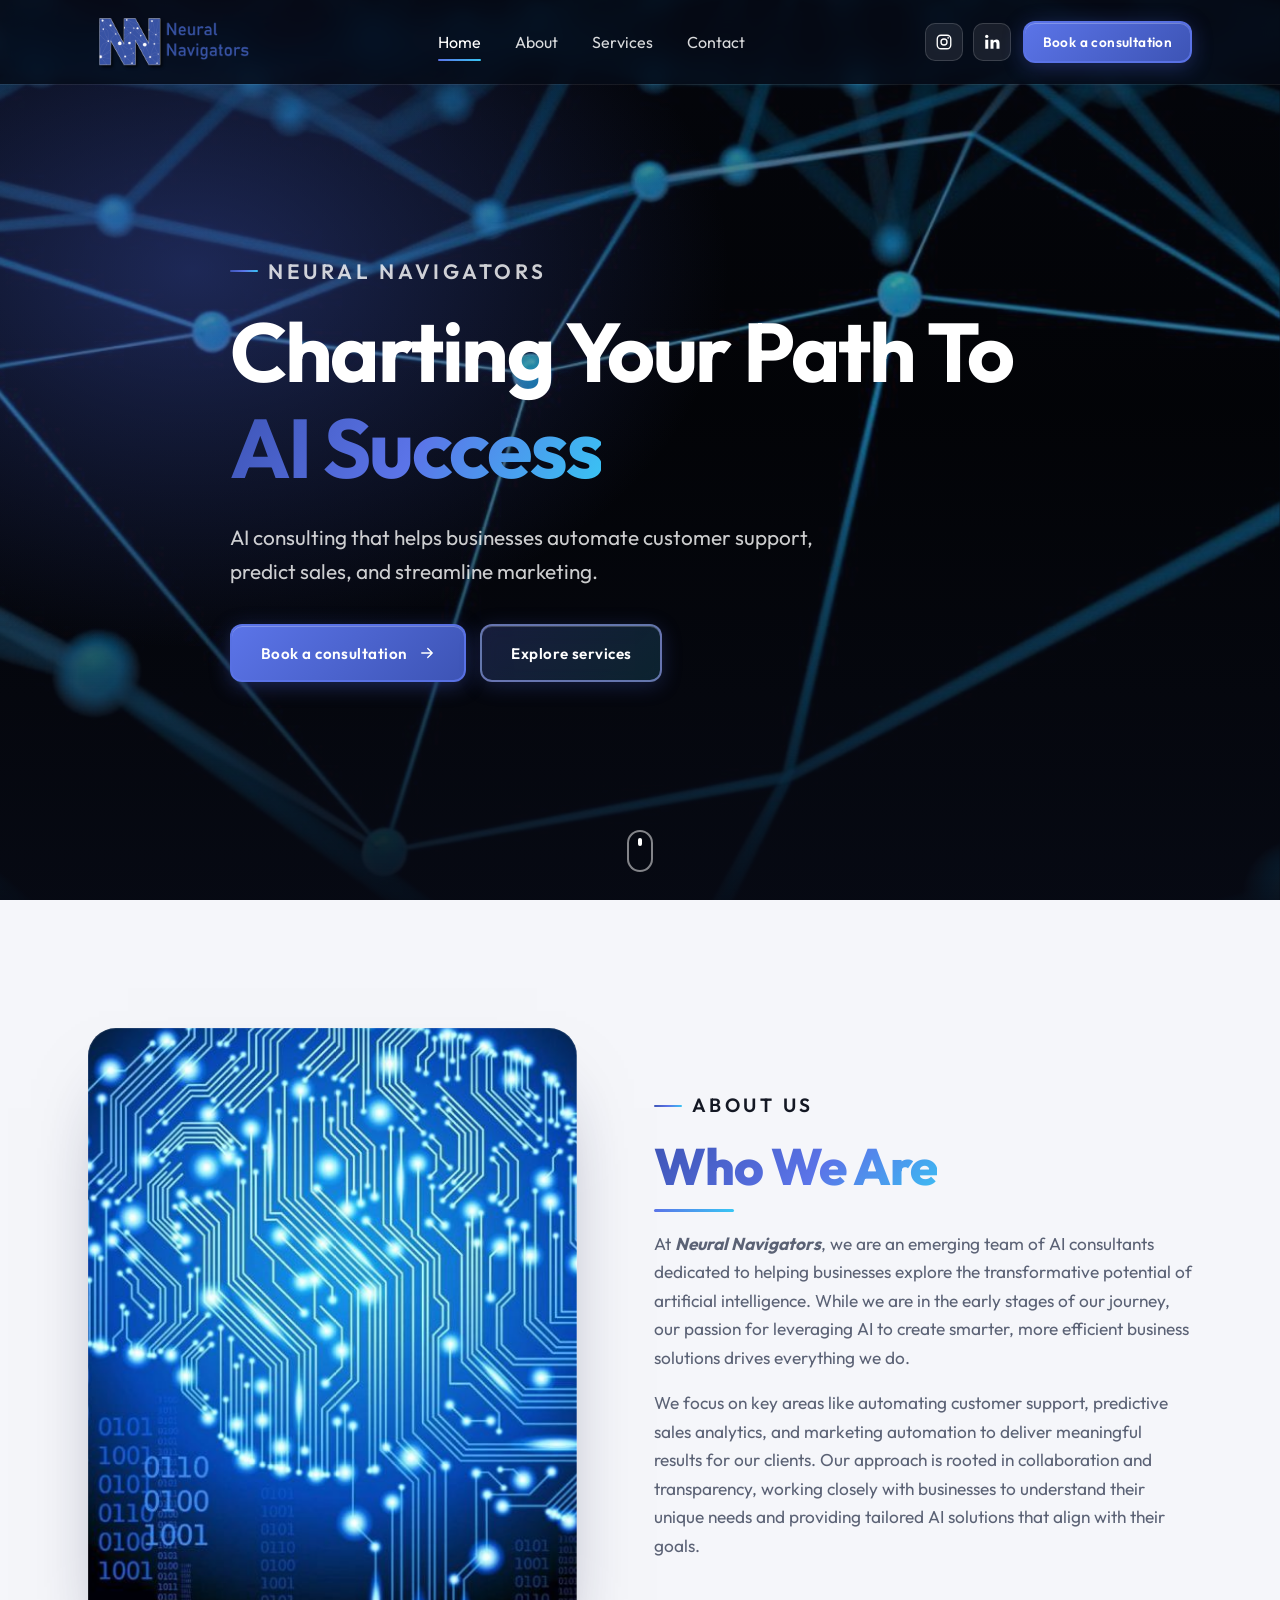
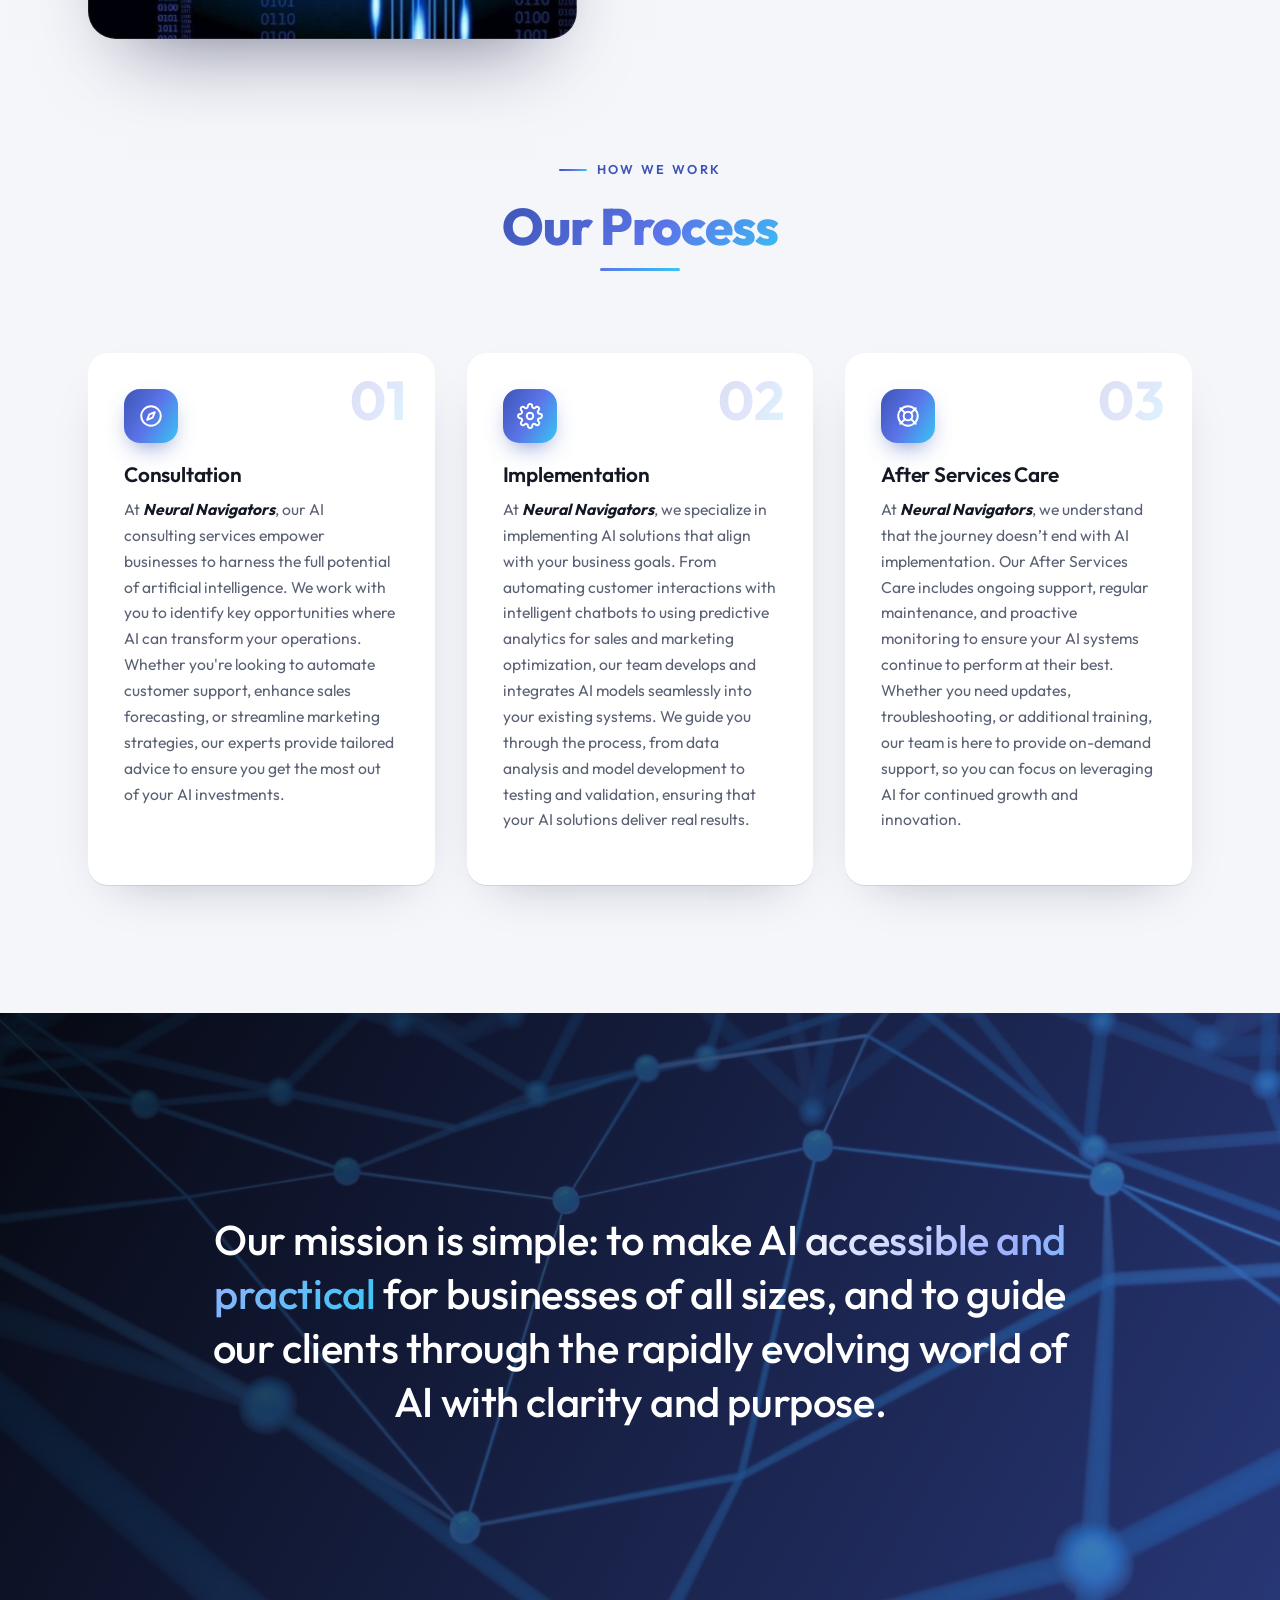
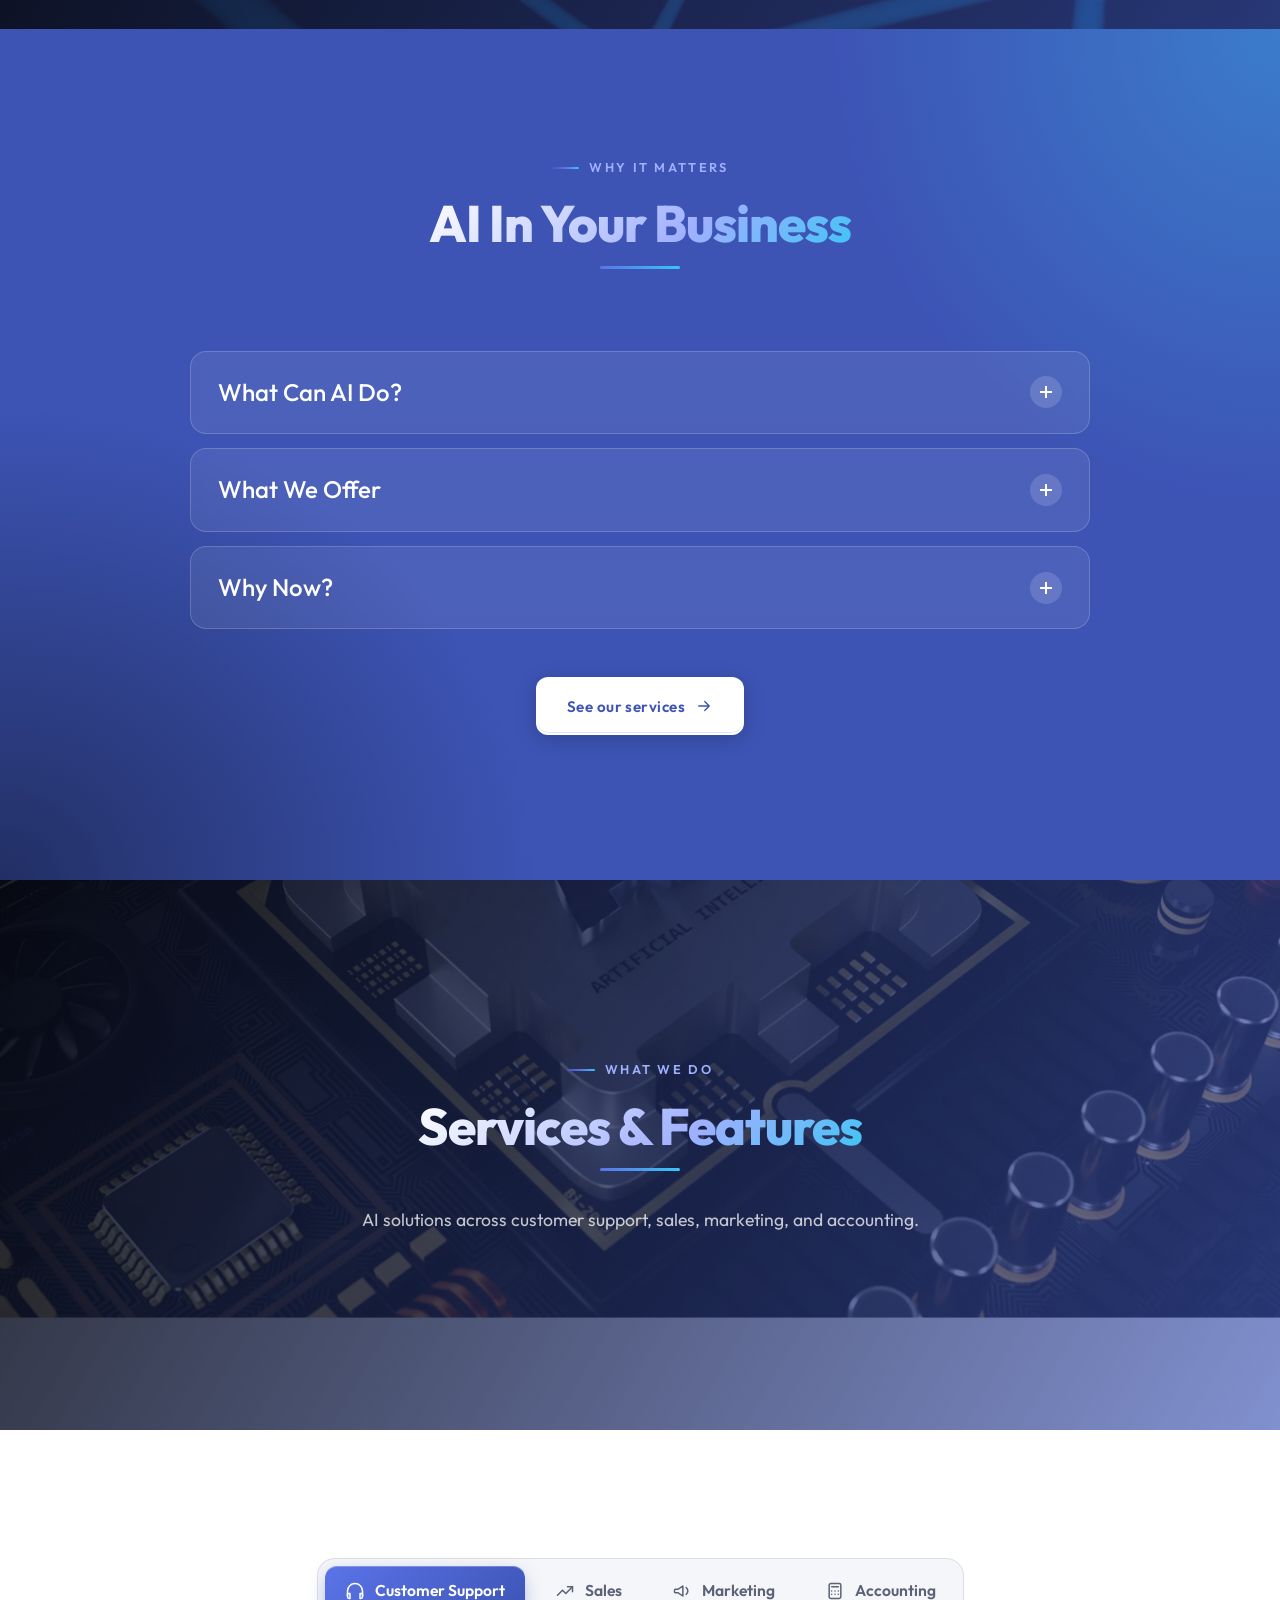
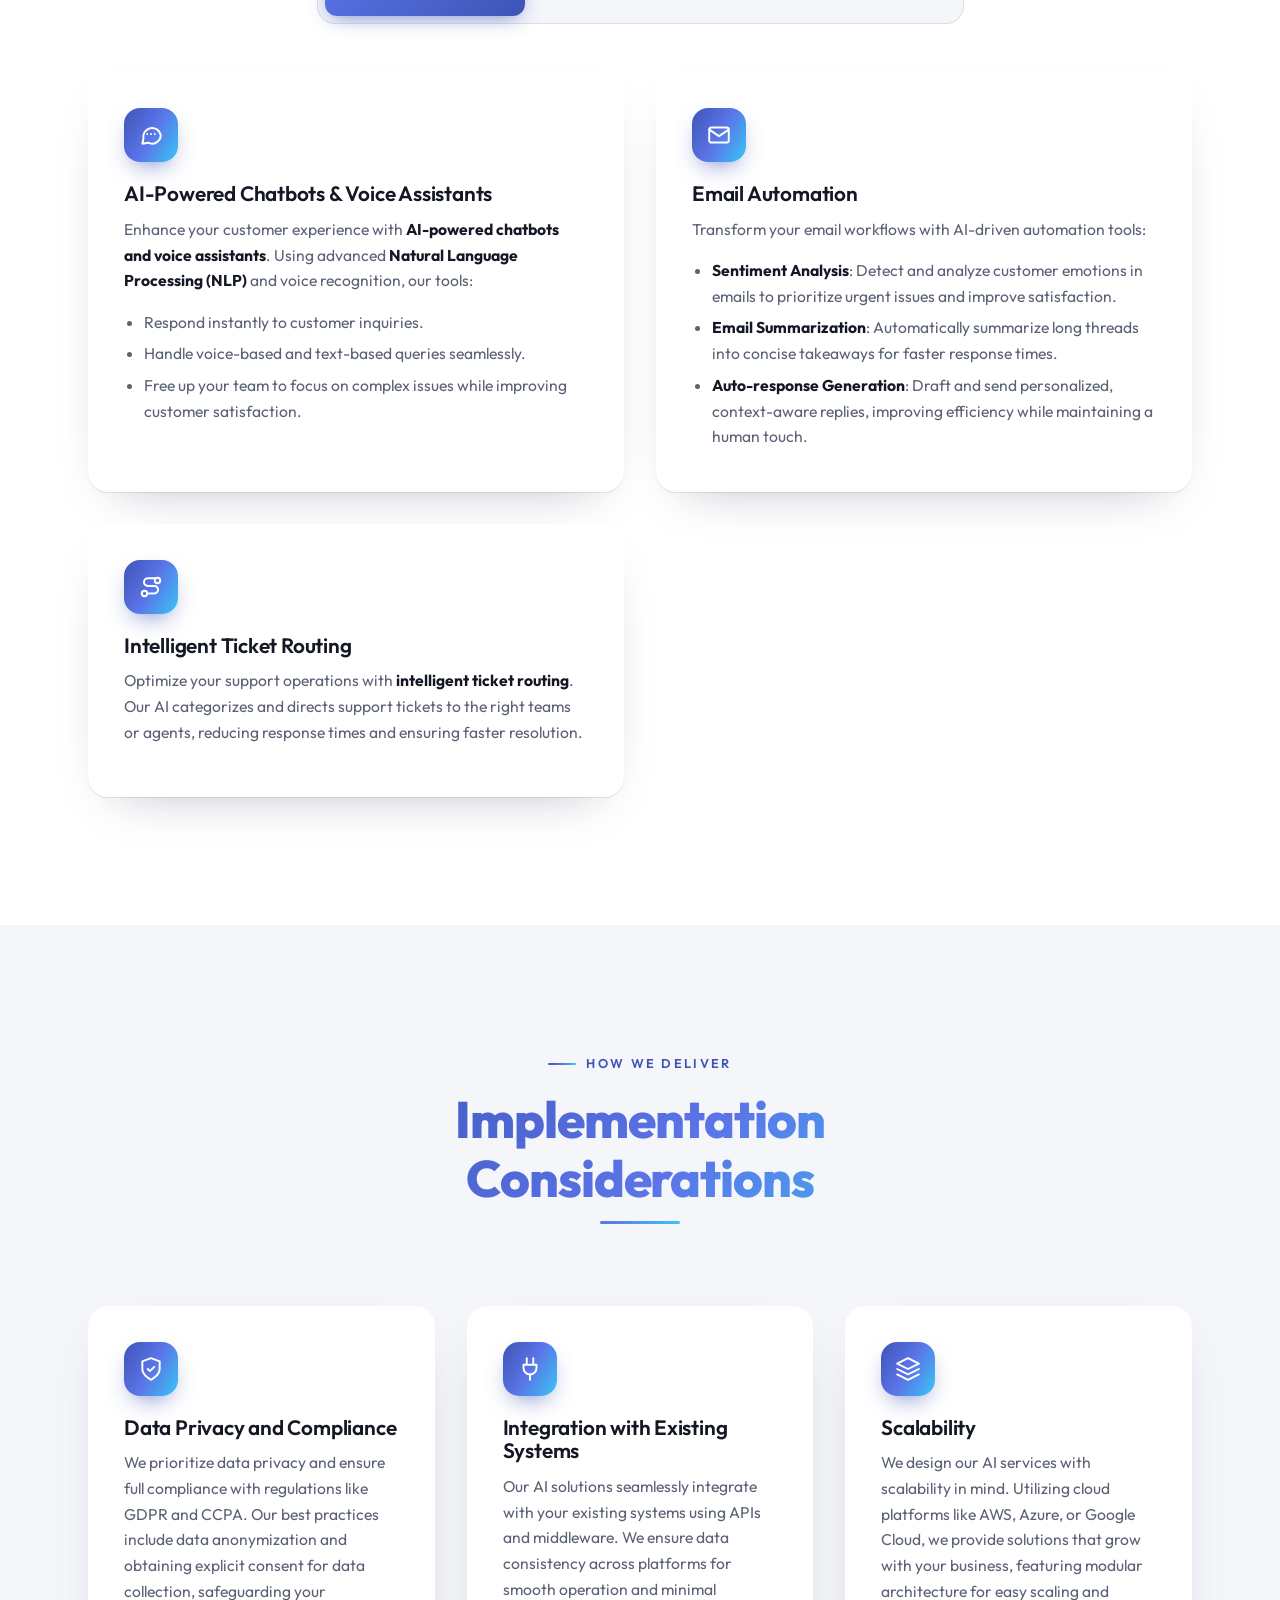
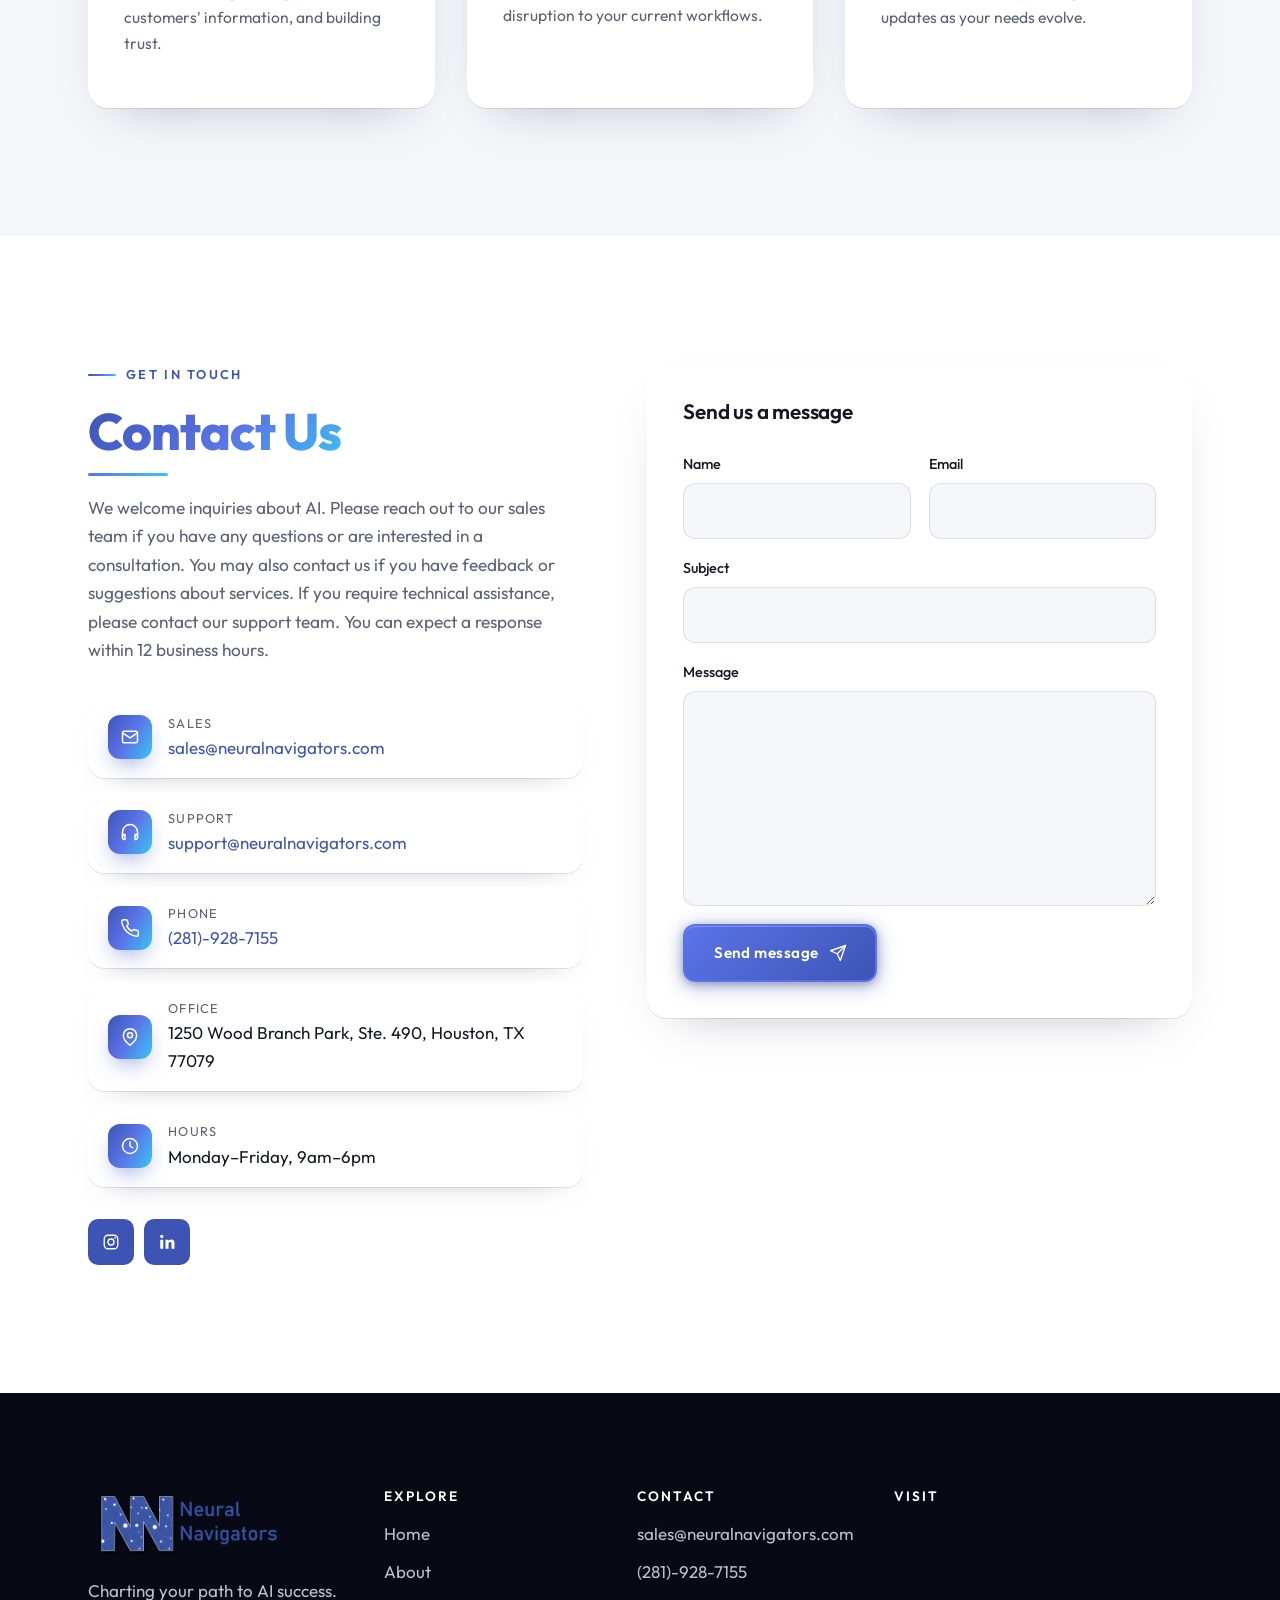
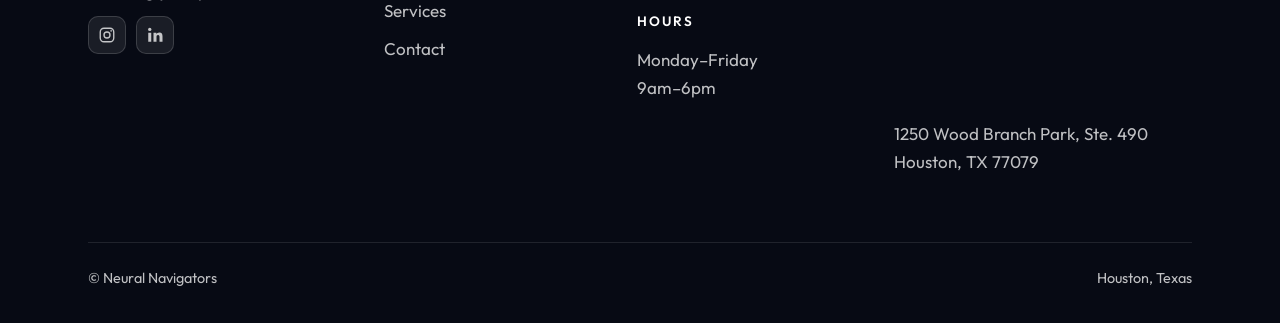
==== commit e98bc18a: "Redesign as a modern single-page site Parallax hero and image bands, scroll-reveal animations, gradi" ====
--- a/index.html
+++ b/index.html
@@ -3,15 +3,20 @@
 <head>
   <meta charset="utf-8">
   <meta name="viewport" content="width=device-width, initial-scale=1">
-  <title>Neural Navigators</title>
+  <title>Neural Navigators | AI Consulting in Houston</title>
   <meta name="description" content="Neural Navigators is a Houston AI consultancy helping businesses automate customer support, predict sales, and streamline marketing with AI.">
+  <meta name="theme-color" content="#070a14">
+  <meta property="og:title" content="Neural Navigators | AI Consulting in Houston">
+  <meta property="og:description" content="Neural Navigators is a Houston AI consultancy helping businesses automate customer support, predict sales, and streamline marketing with AI.">
+  <meta property="og:type" content="website">
   <link rel="icon" href="assets/img/favicon.ico" sizes="any">
   <link rel="apple-touch-icon" href="assets/img/apple-touch-icon.png">
   <link rel="preconnect" href="https://fonts.googleapis.com">
   <link rel="preconnect" href="https://fonts.gstatic.com" crossorigin>
-  <link rel="stylesheet" href="https://fonts.googleapis.com/css2?family=Outfit:wght@400;500;700&display=swap">
+  <link rel="stylesheet" href="https://fonts.googleapis.com/css2?family=Outfit:wght@400;500;600;700;800&display=swap">
+  <link rel="preload" as="image" href="assets/img/hero-network.jpg">
   <link rel="stylesheet" href="assets/css/style.css">
-  <script type="speculationrules">{"prerender": [{"where": {"selector_matches": ".site-nav a, .btn"}, "eagerness": "moderate"}]}</script>
+  <script>document.documentElement.classList.add('js')</script>
 </head>
 <body>
   <a class="skip-link" href="#main">Skip to content</a>
@@ -19,90 +24,310 @@
   <header class="site-header">
     <div class="container">
       <button class="menu-toggle" aria-label="Open menu" aria-expanded="false" aria-controls="site-nav"><span></span><span></span><span></span></button>
-      <a class="logo" href="./"><img src="assets/img/logo.png" alt="Neural Navigators" width="900" height="319"></a>
+      <a class="logo" href="#home"><img src="assets/img/logo.png" alt="Neural Navigators" width="900" height="319"></a>
       <nav class="site-nav" id="site-nav" aria-label="Main">
-        <a href="./" aria-current="page">Home</a>
-        <a href="about">About</a>
-        <a href="services">Services</a>
-        <a href="contactus">Contact Us</a>
+        <a href="#home">Home</a>
+        <a href="#about">About</a>
+        <a href="#services">Services</a>
+        <a href="#contact">Contact</a>
       </nav>
       <div class="header-actions">
         <div class="social">
-          <a href="https://instagram.com/neuralnavigators" target="_blank" rel="noopener" aria-label="Instagram"><svg viewBox="0 0 24 24" fill="none" stroke="currentColor" stroke-width="2" aria-hidden="true"><rect x="3" y="3" width="18" height="18" rx="5"/><circle cx="12" cy="12" r="4"/><circle cx="17.5" cy="6.5" r="1.2" fill="currentColor" stroke="none"/></svg></a>
+          <a href="https://instagram.com/neuralnavigators" target="_blank" rel="noopener" aria-label="Instagram"><svg viewBox="0 0 24 24" fill="none" stroke="currentColor" stroke-width="1.8" stroke-linecap="round" stroke-linejoin="round" aria-hidden="true"><rect x="3" y="3" width="18" height="18" rx="5"/><circle cx="12" cy="12" r="4"/><circle cx="17.5" cy="6.5" r="1.1" fill="currentColor" stroke="none"/></svg></a>
           <a href="https://www.linkedin.com/company/neural-navigators/" target="_blank" rel="noopener" aria-label="LinkedIn"><svg viewBox="0 0 24 24" fill="currentColor" aria-hidden="true"><rect x="3" y="9" width="4" height="12"/><circle cx="5" cy="4.5" r="2.2"/><path d="M10 9h3.8v1.8c.6-1.1 2-2.1 4-2.1 3.3 0 4.2 2.1 4.2 5V21h-4v-6.3c0-1.5-.3-2.8-1.9-2.8-1.7 0-2.1 1.2-2.1 2.8V21h-4z"/></svg></a>
         </div>
-        <a class="btn btn--light" href="contactus">Book a consultation</a>
+        <a class="btn btn--primary btn--sm" href="#contact">Book a consultation</a>
       </div>
     </div>
   </header>
 
   <main id="main">
-    <section class="hero hero--home">
-      <div>
-        <h1 class="hero-eyebrow">Neural Navigators</h1>
-        <p class="hero-title">Charting Your Path To AI Success</p>
-      </div>
-    </section>
-
-    <section class="section section--light">
-      <div class="container">
-        <h2 class="section-title">Our Process</h2>
-        <div class="columns">
-          <div>
+    <!-- Home -->
+    <section class="hero" id="home">
+      <div class="parallax"><img data-parallax="0.35" src="assets/img/hero-network.jpg" alt="" width="1600" height="900" fetchpriority="high"></div>
+      <div class="container">
+        <div class="hero-content">
+          <p class="eyebrow reveal">Neural Navigators</p>
+          <h1 class="reveal" style="--delay: .1s">Charting Your Path To <span class="gradient-text">AI Success</span></h1>
+          <p class="reveal" style="--delay: .2s">AI consulting that helps businesses automate customer support, predict sales, and streamline marketing.</p>
+          <div class="hero-actions reveal" style="--delay: .3s">
+            <a class="btn btn--primary" href="#contact">Book a consultation <svg viewBox="0 0 24 24" fill="none" stroke="currentColor" stroke-width="1.8" stroke-linecap="round" stroke-linejoin="round" aria-hidden="true"><path d="M5 12h14M13 6l6 6-6 6"/></svg></a>
+            <a class="btn btn--ghost" href="#services">Explore services</a>
+          </div>
+        </div>
+      </div>
+      <a class="scroll-cue" href="#about" aria-label="Scroll to About"></a>
+    </section>
+
+    <!-- About -->
+    <section class="section section--light" id="about">
+      <div class="container about">
+        <div class="about-media reveal">
+          <div class="parallax"><img data-parallax="0.15" src="assets/img/about-brain.jpg" alt="Illustration of a glowing circuit-board brain" width="1200" height="756" loading="lazy"></div>
+        </div>
+        <div>
+          <p class="eyebrow reveal">About us</p>
+          <h2 class="section-title section-title--left reveal">Who We Are</h2>
+          <p class="reveal" style="--delay: .1s">At <strong><em>Neural Navigators</em></strong>, we are an emerging team of AI consultants dedicated to helping businesses explore the transformative potential of artificial intelligence. While we are in the early stages of our journey, our passion for leveraging AI to create smarter, more efficient business solutions drives everything we do.</p>
+          <p class="reveal" style="--delay: .15s">We focus on key areas like automating customer support, predictive sales analytics, and marketing automation to deliver meaningful results for our clients. Our approach is rooted in collaboration and transparency, working closely with businesses to understand their unique needs and providing tailored AI solutions that align with their goals.</p>
+        </div>
+      </div>
+
+      <div class="container" style="margin-top: clamp(72px, 10vw, 120px)">
+        <div class="section-head reveal">
+          <p class="eyebrow">How we work</p>
+          <h2 class="section-title">Our Process</h2>
+        </div>
+        <div class="grid grid--3">
+          <article class="card reveal">
+            <span class="step-num">01</span><div class="icon"><svg viewBox="0 0 24 24" fill="none" stroke="currentColor" stroke-width="1.8" stroke-linecap="round" stroke-linejoin="round" aria-hidden="true"><circle cx="12" cy="12" r="9"/><path d="m15.5 8.5-2 5-5 2 2-5z"/></svg></div>
             <h3>Consultation</h3>
             <p>At <strong><em>Neural Navigators</em></strong>, our AI consulting services empower businesses to harness the full potential of artificial intelligence. We work with you to identify key opportunities where AI can transform your operations. Whether you're looking to automate customer support, enhance sales forecasting, or streamline marketing strategies, our experts provide tailored advice to ensure you get the most out of your AI investments.</p>
-          </div>
-          <div>
+          </article>
+          <article class="card reveal" style="--delay: 0.12s">
+            <span class="step-num">02</span><div class="icon"><svg viewBox="0 0 24 24" fill="none" stroke="currentColor" stroke-width="1.8" stroke-linecap="round" stroke-linejoin="round" aria-hidden="true"><circle cx="12" cy="12" r="3"/><path d="M19.4 15a1.7 1.7 0 0 0 .3 1.8l.1.1a2 2 0 1 1-2.8 2.8l-.1-.1a1.7 1.7 0 0 0-1.8-.3 1.7 1.7 0 0 0-1 1.5V21a2 2 0 1 1-4 0v-.1a1.7 1.7 0 0 0-1.1-1.5 1.7 1.7 0 0 0-1.8.3l-.1.1a2 2 0 1 1-2.8-2.8l.1-.1a1.7 1.7 0 0 0 .3-1.8 1.7 1.7 0 0 0-1.5-1H3a2 2 0 1 1 0-4h.1a1.7 1.7 0 0 0 1.5-1.1 1.7 1.7 0 0 0-.3-1.8l-.1-.1a2 2 0 1 1 2.8-2.8l.1.1a1.7 1.7 0 0 0 1.8.3H9a1.7 1.7 0 0 0 1-1.5V3a2 2 0 1 1 4 0v.1a1.7 1.7 0 0 0 1 1.5 1.7 1.7 0 0 0 1.8-.3l.1-.1a2 2 0 1 1 2.8 2.8l-.1.1a1.7 1.7 0 0 0-.3 1.8V9a1.7 1.7 0 0 0 1.5 1H21a2 2 0 1 1 0 4h-.1a1.7 1.7 0 0 0-1.5 1z"/></svg></div>
             <h3>Implementation</h3>
             <p>At <strong><em>Neural Navigators</em></strong>, we specialize in implementing AI solutions that align with your business goals. From automating customer interactions with intelligent chatbots to using predictive analytics for sales and marketing optimization, our team develops and integrates AI models seamlessly into your existing systems. We guide you through the process, from data analysis and model development to testing and validation, ensuring that your AI solutions deliver real results.</p>
-          </div>
-          <div>
+          </article>
+          <article class="card reveal" style="--delay: 0.24s">
+            <span class="step-num">03</span><div class="icon"><svg viewBox="0 0 24 24" fill="none" stroke="currentColor" stroke-width="1.8" stroke-linecap="round" stroke-linejoin="round" aria-hidden="true"><circle cx="12" cy="12" r="9"/><circle cx="12" cy="12" r="4"/><path d="m4.9 4.9 4.3 4.3M14.8 14.8l4.3 4.3M14.8 9.2l4.3-4.3M4.9 19.1l4.3-4.3"/></svg></div>
             <h3>After Services Care</h3>
             <p>At <strong><em>Neural Navigators</em></strong>, we understand that the journey doesn’t end with AI implementation. Our After Services Care includes ongoing support, regular maintenance, and proactive monitoring to ensure your AI systems continue to perform at their best. Whether you need updates, troubleshooting, or additional training, our team is here to provide on-demand support, so you can focus on leveraging AI for continued growth and innovation.</p>
-          </div>
-        </div>
-      </div>
-    </section>
-
-    <section class="section section--blue">
-      <div class="container">
-        <h2 class="section-title">AI In Your Business</h2>
+          </article>
+        </div>
+      </div>
+    </section>
+
+    <section class="band">
+      <div class="parallax"><img data-parallax="0.3" src="assets/img/hero-network.jpg" alt="" width="1600" height="900" loading="lazy"></div>
+      <div class="container">
+        <blockquote class="reveal">Our mission is simple: to make AI <span class="gradient-text gradient-text--light">accessible and practical</span> for businesses of all sizes, and to guide our clients through the rapidly evolving world of AI with clarity and purpose.</blockquote>
+      </div>
+    </section>
+
+    <!-- AI in your business -->
+    <section class="section section--blue on-dark">
+      <div class="container">
+        <div class="section-head reveal">
+          <p class="eyebrow">Why it matters</p>
+          <h2 class="section-title">AI In Your Business</h2>
+        </div>
         <div class="accordion">
-          <details>
+          <details class="reveal">
             <summary>What Can AI Do?</summary>
             <p>Artificial Intelligence (AI) has the power to revolutionize the way businesses operate by automating routine tasks, predicting future trends, and personalizing customer interactions. From streamlining workflows and enhancing decision-making to uncovering insights hidden in data, AI helps businesses work smarter, reduce costs, and deliver exceptional customer experiences.</p>
           </details>
-          <details>
+          <details class="reveal" style="--delay: .1s">
             <summary>What We Offer</summary>
             <p>At Neural Navigators, we specialize in leveraging AI to automate customer support, optimize sales with predictive analytics, and enhance marketing through intelligent automation. Our tailored solutions help businesses streamline operations, boost efficiency, and drive growth.</p>
           </details>
-          <details>
+          <details class="reveal" style="--delay: .2s">
             <summary>Why Now?</summary>
             <p>In today’s fast-evolving digital landscape, businesses that embrace AI have a significant edge over the competition. AI is no longer a luxury; it’s a necessity for automating repetitive tasks, predicting market trends, and delivering personalized customer experiences. By integrating AI now, you can stay ahead of industry changes, drive efficiency, and unlock new growth opportunities before your competitors catch up.</p>
           </details>
         </div>
-        <p class="center"><a class="btn btn--light-blue" href="services">Learn more</a></p>
+        <p class="center reveal"><a class="btn btn--white" href="#services">See our services <svg viewBox="0 0 24 24" fill="none" stroke="currentColor" stroke-width="1.8" stroke-linecap="round" stroke-linejoin="round" aria-hidden="true"><path d="M5 12h14M13 6l6 6-6 6"/></svg></a></p>
+      </div>
+    </section>
+
+    <!-- Services -->
+    <section class="band band--services" id="services">
+      <div class="parallax"><img data-parallax="0.3" src="assets/img/services-hero.jpg" alt="" width="1600" height="1000" loading="lazy"></div>
+      <div class="container on-dark">
+        <div class="section-head reveal" style="margin-bottom: 0">
+          <p class="eyebrow">What we do</p>
+          <h2 class="section-title">Services &amp; Features</h2>
+          <p class="section-lead">AI solutions across customer support, sales, marketing, and accounting.</p>
+        </div>
+      </div>
+    </section>
+
+    <section class="section services">
+      <div class="container">
+        <div class="tabs reveal" role="tablist" aria-label="Service categories">
+          <button class="tab" role="tab" id="tab-customer-support" aria-controls="panel-customer-support" aria-selected="true"><svg viewBox="0 0 24 24" fill="none" stroke="currentColor" stroke-width="1.8" stroke-linecap="round" stroke-linejoin="round" aria-hidden="true"><path d="M3 18v-6a9 9 0 0 1 18 0v6"/><path d="M21 19a2 2 0 0 1-2 2h-1v-6h3zM3 19a2 2 0 0 0 2 2h1v-6H3z"/></svg><span>Customer Support</span></button>
+          <button class="tab" role="tab" id="tab-sales" aria-controls="panel-sales" aria-selected="false" tabindex="-1"><svg viewBox="0 0 24 24" fill="none" stroke="currentColor" stroke-width="1.8" stroke-linecap="round" stroke-linejoin="round" aria-hidden="true"><path d="M3 17l6-6 4 4 8-8"/><path d="M15 7h6v6"/></svg><span>Sales</span></button>
+          <button class="tab" role="tab" id="tab-marketing" aria-controls="panel-marketing" aria-selected="false" tabindex="-1"><svg viewBox="0 0 24 24" fill="none" stroke="currentColor" stroke-width="1.8" stroke-linecap="round" stroke-linejoin="round" aria-hidden="true"><path d="M3 11v2a1 1 0 0 0 1 1h3l6 4V6L7 10H4a1 1 0 0 0-1 1z"/><path d="M17 8a5 5 0 0 1 0 8"/></svg><span>Marketing</span></button>
+          <button class="tab" role="tab" id="tab-accounting" aria-controls="panel-accounting" aria-selected="false" tabindex="-1"><svg viewBox="0 0 24 24" fill="none" stroke="currentColor" stroke-width="1.8" stroke-linecap="round" stroke-linejoin="round" aria-hidden="true"><rect x="5" y="3" width="14" height="18" rx="2"/><path d="M8 7h8M8 12h.01M12 12h.01M16 12h.01M8 16h.01M12 16h.01M16 16h.01"/></svg><span>Accounting</span></button>
+        </div>
+        <div class="tab-panel" role="tabpanel" id="panel-customer-support" aria-labelledby="tab-customer-support">
+          <h3 class="tab-panel-title">Customer Support</h3>
+          <div class="grid grid--2">
+          <article class="card reveal">
+            <div class="icon"><svg viewBox="0 0 24 24" fill="none" stroke="currentColor" stroke-width="1.8" stroke-linecap="round" stroke-linejoin="round" aria-hidden="true"><path d="M21 12a8 8 0 0 1-11.6 7.1L4 20l1-4.6A8 8 0 1 1 21 12z"/><path d="M8.5 11h.01M12 11h.01M15.5 11h.01"/></svg></div>
+            <h3>AI-Powered Chatbots &amp; Voice Assistants</h3>
+            <p>Enhance your customer experience with <strong>AI-powered chatbots and voice assistants</strong>. Using advanced <strong>Natural Language Processing (NLP)</strong> and voice recognition, our tools:</p><ul><li>Respond instantly to customer inquiries.</li><li>Handle voice-based and text-based queries seamlessly.</li><li>Free up your team to focus on complex issues while improving customer satisfaction.</li></ul>
+          </article>
+<article class="card reveal" style="--delay: 0.10s">
+            <div class="icon"><svg viewBox="0 0 24 24" fill="none" stroke="currentColor" stroke-width="1.8" stroke-linecap="round" stroke-linejoin="round" aria-hidden="true"><rect x="3" y="5" width="18" height="14" rx="2"/><path d="m3 7 9 6 9-6"/></svg></div>
+            <h3>Email Automation</h3>
+            <p>Transform your email workflows with AI-driven automation tools:</p><ul><li><strong>Sentiment Analysis</strong>: Detect and analyze customer emotions in emails to prioritize urgent issues and improve satisfaction.</li><li><strong>Email Summarization</strong>: Automatically summarize long threads into concise takeaways for faster response times.</li><li><strong>Auto-response Generation</strong>: Draft and send personalized, context-aware replies, improving efficiency while maintaining a human touch.</li></ul>
+          </article>
+<article class="card reveal">
+            <div class="icon"><svg viewBox="0 0 24 24" fill="none" stroke="currentColor" stroke-width="1.8" stroke-linecap="round" stroke-linejoin="round" aria-hidden="true"><circle cx="6" cy="18" r="2.5"/><circle cx="18" cy="6" r="2.5"/><path d="M8.5 18H15a3.5 3.5 0 0 0 0-7H9a3.5 3.5 0 0 1 0-7h6.5"/></svg></div>
+            <h3>Intelligent Ticket Routing</h3>
+            <p>Optimize your support operations with <strong>intelligent ticket routing</strong>. Our AI categorizes and directs support tickets to the right teams or agents, reducing response times and ensuring faster resolution.</p>
+          </article>
+          </div>
+        </div>
+        <div class="tab-panel" role="tabpanel" id="panel-sales" aria-labelledby="tab-sales">
+          <h3 class="tab-panel-title">Sales</h3>
+          <div class="grid grid--2">
+          <article class="card reveal">
+            <div class="icon"><svg viewBox="0 0 24 24" fill="none" stroke="currentColor" stroke-width="1.8" stroke-linecap="round" stroke-linejoin="round" aria-hidden="true"><path d="M3 17l6-6 4 4 8-8"/><path d="M15 7h6v6"/></svg></div>
+            <h3>Predictive Modeling</h3>
+            <p>Leverage advanced AI to predict outcomes, trends, and opportunities:</p><ul><li><strong>Data Collection and Pre-processing</strong>: Organize raw data from sales, CRM, and market sources for actionable insights.</li><li><strong>Forecasting Analysis</strong>: Predict future sales trends and demand with precision using machine learning models.</li><li><strong>Customer Segmentation and Churn Prediction</strong>:<ul><li>Group customers based on behavior, preferences, and purchasing patterns.</li><li>Identify at-risk customers to develop proactive retention strategies.</li></ul></li><li><strong>Lead Scoring</strong>: Prioritize leads based on their likelihood to convert, allowing your sales team to focus on high-value opportunities.</li></ul>
+          </article>
+          </div>
+        </div>
+        <div class="tab-panel" role="tabpanel" id="panel-marketing" aria-labelledby="tab-marketing">
+          <h3 class="tab-panel-title">Marketing</h3>
+          <div class="grid grid--2">
+          <article class="card reveal">
+            <div class="icon"><svg viewBox="0 0 24 24" fill="none" stroke="currentColor" stroke-width="1.8" stroke-linecap="round" stroke-linejoin="round" aria-hidden="true"><path d="M12 20h9"/><path d="M16.5 3.5a2.1 2.1 0 0 1 3 3L7 19l-4 1 1-4z"/></svg></div>
+            <h3>Content Generation</h3>
+            <p>Empower your content strategy with AI-powered tools that generate high-quality, brand-aligned content:</p><ul><li>Automated blog posts, social media updates, and ad copy.</li><li>Ensures consistency in tone and messaging while saving you time.</li></ul>
+          </article>
+<article class="card reveal" style="--delay: 0.10s">
+            <div class="icon"><svg viewBox="0 0 24 24" fill="none" stroke="currentColor" stroke-width="1.8" stroke-linecap="round" stroke-linejoin="round" aria-hidden="true"><path d="m22 2-7 20-4-9-9-4z"/><path d="M22 2 11 13"/></svg></div>
+            <h3>Automated Email Campaigns</h3>
+            <p>Maximize your email marketing efficiency with AI that:</p><ul><li>Optimizes send times.</li><li>Personalizes content based on user behavior.</li><li>Leverages A/B testing to improve open and click-through rates.</li></ul>
+          </article>
+<article class="card reveal">
+            <div class="icon"><svg viewBox="0 0 24 24" fill="none" stroke="currentColor" stroke-width="1.8" stroke-linecap="round" stroke-linejoin="round" aria-hidden="true"><circle cx="18" cy="5" r="3"/><circle cx="6" cy="12" r="3"/><circle cx="18" cy="19" r="3"/><path d="m8.6 13.5 6.8 4M15.4 6.5l-6.8 4"/></svg></div>
+            <h3>Social Media Management</h3>
+            <p>Enhance your online presence with AI-driven social media tools:</p><ul><li>Schedule posts at optimal times for better visibility.</li><li>Analyze engagement and refine strategies to reach your target audience.</li></ul>
+          </article>
+<article class="card reveal" style="--delay: 0.10s">
+            <div class="icon"><svg viewBox="0 0 24 24" fill="none" stroke="currentColor" stroke-width="1.8" stroke-linecap="round" stroke-linejoin="round" aria-hidden="true"><circle cx="12" cy="12" r="9"/><circle cx="12" cy="12" r="5"/><circle cx="12" cy="12" r="1"/></svg></div>
+            <h3>Personalized Recommendations</h3>
+            <p>Deliver tailored product and content recommendations to increase engagement and conversions. Our AI analyzes user behavior to provide suggestions that resonate with individual preferences.</p>
+          </article>
+<article class="card reveal">
+            <div class="icon"><svg viewBox="0 0 24 24" fill="none" stroke="currentColor" stroke-width="1.8" stroke-linecap="round" stroke-linejoin="round" aria-hidden="true"><path d="M3 17l6-6 4 4 8-8"/><path d="M15 7h6v6"/></svg></div>
+            <h3>Ad Spend Optimization</h3>
+            <p>Improve ROI with AI-powered <strong>ad spend optimization</strong>:</p><ul><li>Allocate budgets efficiently across platforms.</li><li>Utilize predictive algorithms to adjust ad campaigns in real-time, maximizing impact and minimizing waste.</li></ul>
+          </article>
+          </div>
+        </div>
+        <div class="tab-panel" role="tabpanel" id="panel-accounting" aria-labelledby="tab-accounting">
+          <h3 class="tab-panel-title">Accounting</h3>
+          <div class="grid grid--2">
+          <article class="card reveal">
+            <div class="icon"><svg viewBox="0 0 24 24" fill="none" stroke="currentColor" stroke-width="1.8" stroke-linecap="round" stroke-linejoin="round" aria-hidden="true"><path d="M20 7H5a2 2 0 0 1 0-4h13v4"/><path d="M3 5v14a2 2 0 0 0 2 2h15V7"/><path d="M16 14h.01"/></svg></div>
+            <h3>Expense Management</h3>
+            <p>Gain control over your finances with AI-driven <strong>Expense Management</strong> solutions:</p><ul><li><strong>Financial Forecasting</strong>: Accurately predict expenses and optimize budgeting.</li><li><strong>Expense Categorization</strong>: Automate sorting and organization of expenses, saving time and reducing errors.</li></ul>
+          </article>
+<article class="card reveal" style="--delay: 0.10s">
+            <div class="icon"><svg viewBox="0 0 24 24" fill="none" stroke="currentColor" stroke-width="1.8" stroke-linecap="round" stroke-linejoin="round" aria-hidden="true"><rect x="5" y="3" width="14" height="18" rx="2"/><path d="M8 7h8M8 12h.01M12 12h.01M16 12h.01M8 16h.01M12 16h.01M16 16h.01"/></svg></div>
+            <h3>Payroll Automation</h3>
+            <p>Simplify payroll operations with <strong>AI-powered automation</strong>. Ensure accurate, timely payroll processing while minimizing administrative overhead and human error.</p>
+          </article>
+<article class="card reveal">
+            <div class="icon"><svg viewBox="0 0 24 24" fill="none" stroke="currentColor" stroke-width="1.8" stroke-linecap="round" stroke-linejoin="round" aria-hidden="true"><path d="M12 22s8-4 8-10V5l-8-3-8 3v7c0 6 8 10 8 10z"/><path d="m9 12 2 2 4-4"/></svg></div>
+            <h3>Fraud Detection</h3>
+            <p>Protect your business finances with AI-driven <strong>fraud detection</strong> tools:</p><ul><li>Analyze transaction patterns and detect anomalies.</li><li>Proactively flag and prevent fraudulent activities, ensuring financial security and compliance.</li></ul>
+          </article>
+          </div>
+        </div>
+      </div>
+    </section>
+
+    <section class="section section--light">
+      <div class="container">
+        <div class="section-head reveal">
+          <p class="eyebrow">How we deliver</p>
+          <h2 class="section-title">Implementation Considerations</h2>
+        </div>
+        <div class="grid grid--3">
+          <article class="card reveal">
+            <div class="icon"><svg viewBox="0 0 24 24" fill="none" stroke="currentColor" stroke-width="1.8" stroke-linecap="round" stroke-linejoin="round" aria-hidden="true"><path d="M12 22s8-4 8-10V5l-8-3-8 3v7c0 6 8 10 8 10z"/><path d="m9 12 2 2 4-4"/></svg></div>
+            <h3>Data Privacy and Compliance</h3>
+            <p>We prioritize data privacy and ensure full compliance with regulations like GDPR and CCPA. Our best practices include data anonymization and obtaining explicit consent for data collection, safeguarding your customers' information, and building trust.</p>
+          </article>
+          <article class="card reveal" style="--delay: 0.12s">
+            <div class="icon"><svg viewBox="0 0 24 24" fill="none" stroke="currentColor" stroke-width="1.8" stroke-linecap="round" stroke-linejoin="round" aria-hidden="true"><path d="M9 2v6M15 2v6M6 8h12v3a6 6 0 0 1-12 0z"/><path d="M12 17v5"/></svg></div>
+            <h3>Integration with Existing Systems</h3>
+            <p>Our AI solutions seamlessly integrate with your existing systems using APIs and middleware. We ensure data consistency across platforms for smooth operation and minimal disruption to your current workflows.</p>
+          </article>
+          <article class="card reveal" style="--delay: 0.24s">
+            <div class="icon"><svg viewBox="0 0 24 24" fill="none" stroke="currentColor" stroke-width="1.8" stroke-linecap="round" stroke-linejoin="round" aria-hidden="true"><path d="m12 2 10 5-10 5L2 7z"/><path d="m2 12 10 5 10-5M2 17l10 5 10-5"/></svg></div>
+            <h3>Scalability</h3>
+            <p>We design our AI services with scalability in mind. Utilizing cloud platforms like AWS, Azure, or Google Cloud, we provide solutions that grow with your business, featuring modular architecture for easy scaling and updates as your needs evolve.</p>
+          </article>
+        </div>
+      </div>
+    </section>
+
+    <!-- Contact -->
+    <section class="section" id="contact">
+      <div class="container contact">
+        <div>
+          <p class="eyebrow reveal">Get in touch</p>
+          <h2 class="section-title section-title--left reveal">Contact Us</h2>
+          <p class="contact-intro reveal" style="--delay: .1s">We welcome inquiries about AI. Please reach out to our sales team if you have any questions or are interested in a consultation. You may also contact us if you have feedback or suggestions about services. If you require technical assistance, please contact our support team. You can expect a response within 12 business hours.</p>
+          <div class="info-list">
+            <div class="reveal" style="--delay: .1s"><div class="info-item"><div class="icon"><svg viewBox="0 0 24 24" fill="none" stroke="currentColor" stroke-width="1.8" stroke-linecap="round" stroke-linejoin="round" aria-hidden="true"><rect x="3" y="5" width="18" height="14" rx="2"/><path d="m3 7 9 6 9-6"/></svg></div><div><small>Sales</small><a href="mailto:sales@neuralnavigators.com">sales@neuralnavigators.com</a></div></div></div>
+            <div class="reveal" style="--delay: .15s"><div class="info-item"><div class="icon"><svg viewBox="0 0 24 24" fill="none" stroke="currentColor" stroke-width="1.8" stroke-linecap="round" stroke-linejoin="round" aria-hidden="true"><path d="M3 18v-6a9 9 0 0 1 18 0v6"/><path d="M21 19a2 2 0 0 1-2 2h-1v-6h3zM3 19a2 2 0 0 0 2 2h1v-6H3z"/></svg></div><div><small>Support</small><a href="mailto:support@neuralnavigators.com">support@neuralnavigators.com</a></div></div></div>
+            <div class="reveal" style="--delay: .2s"><div class="info-item"><div class="icon"><svg viewBox="0 0 24 24" fill="none" stroke="currentColor" stroke-width="1.8" stroke-linecap="round" stroke-linejoin="round" aria-hidden="true"><path d="M22 16.9v3a2 2 0 0 1-2.2 2 19.8 19.8 0 0 1-8.6-3.1 19.5 19.5 0 0 1-6-6A19.8 19.8 0 0 1 2.1 4.2 2 2 0 0 1 4.1 2h3a2 2 0 0 1 2 1.7c.1.9.4 1.8.7 2.7a2 2 0 0 1-.5 2.1L8 9.8a16 16 0 0 0 6 6l1.3-1.3a2 2 0 0 1 2.1-.4c.9.3 1.8.6 2.7.7a2 2 0 0 1 1.7 2z"/></svg></div><div><small>Phone</small><a href="tel:+12819287155">(281)-928-7155</a></div></div></div>
+            <div class="reveal" style="--delay: .25s"><div class="info-item"><div class="icon"><svg viewBox="0 0 24 24" fill="none" stroke="currentColor" stroke-width="1.8" stroke-linecap="round" stroke-linejoin="round" aria-hidden="true"><path d="M20 10c0 6-8 12-8 12s-8-6-8-12a8 8 0 0 1 16 0z"/><circle cx="12" cy="10" r="3"/></svg></div><div><small>Office</small>1250 Wood Branch Park, Ste. 490, Houston, TX 77079</div></div></div>
+            <div class="reveal" style="--delay: .3s"><div class="info-item"><div class="icon"><svg viewBox="0 0 24 24" fill="none" stroke="currentColor" stroke-width="1.8" stroke-linecap="round" stroke-linejoin="round" aria-hidden="true"><circle cx="12" cy="12" r="9"/><path d="M12 7v5l3 2"/></svg></div><div><small>Hours</small>Monday–Friday, 9am–6pm</div></div></div>
+          </div>
+          <div class="reveal"><div class="social social--blue">
+          <a href="https://instagram.com/neuralnavigators" target="_blank" rel="noopener" aria-label="Instagram"><svg viewBox="0 0 24 24" fill="none" stroke="currentColor" stroke-width="1.8" stroke-linecap="round" stroke-linejoin="round" aria-hidden="true"><rect x="3" y="3" width="18" height="18" rx="5"/><circle cx="12" cy="12" r="4"/><circle cx="17.5" cy="6.5" r="1.1" fill="currentColor" stroke="none"/></svg></a>
+          <a href="https://www.linkedin.com/company/neural-navigators/" target="_blank" rel="noopener" aria-label="LinkedIn"><svg viewBox="0 0 24 24" fill="currentColor" aria-hidden="true"><rect x="3" y="9" width="4" height="12"/><circle cx="5" cy="4.5" r="2.2"/><path d="M10 9h3.8v1.8c.6-1.1 2-2.1 4-2.1 3.3 0 4.2 2.1 4.2 5V21h-4v-6.3c0-1.5-.3-2.8-1.9-2.8-1.7 0-2.1 1.2-2.1 2.8V21h-4z"/></svg></a>
+        </div></div>
+        </div>
+
+        <form class="contact-form card reveal" style="--delay: .15s" data-to="sales@neuralnavigators.com">
+          <h3>Send us a message</h3>
+          <div class="field-row">
+            <label class="field">Name <input name="name" autocomplete="name" required></label>
+            <label class="field">Email <input name="email" type="email" autocomplete="email" required></label>
+          </div>
+          <label class="field">Subject <input name="subject"></label>
+          <label class="field">Message <textarea name="message" rows="7" required></textarea></label>
+          <button class="btn btn--primary" type="submit">Send message <svg viewBox="0 0 24 24" fill="none" stroke="currentColor" stroke-width="1.8" stroke-linecap="round" stroke-linejoin="round" aria-hidden="true"><path d="m22 2-7 20-4-9-9-4z"/><path d="M22 2 11 13"/></svg></button>
+        </form>
       </div>
     </section>
   </main>
 
   <footer class="site-footer">
     <div class="container">
-      <img class="footer-logo" src="assets/img/logo.png" alt="Neural Navigators" width="900" height="319" loading="lazy">
-      <div class="footer-grid">
-        <div>
-          <p><strong>Hours</strong><br>Monday–Friday<br>9am–6pm</p>
-        </div>
-        <div>
+      <div class="footer-top">
+        <div>
+          <img class="footer-logo" src="assets/img/logo.png" alt="Neural Navigators" width="900" height="319" loading="lazy">
+          <p>Charting your path to AI success.</p>
+          <div class="social">
+          <a href="https://instagram.com/neuralnavigators" target="_blank" rel="noopener" aria-label="Instagram"><svg viewBox="0 0 24 24" fill="none" stroke="currentColor" stroke-width="1.8" stroke-linecap="round" stroke-linejoin="round" aria-hidden="true"><rect x="3" y="3" width="18" height="18" rx="5"/><circle cx="12" cy="12" r="4"/><circle cx="17.5" cy="6.5" r="1.1" fill="currentColor" stroke="none"/></svg></a>
+          <a href="https://www.linkedin.com/company/neural-navigators/" target="_blank" rel="noopener" aria-label="LinkedIn"><svg viewBox="0 0 24 24" fill="currentColor" aria-hidden="true"><rect x="3" y="9" width="4" height="12"/><circle cx="5" cy="4.5" r="2.2"/><path d="M10 9h3.8v1.8c.6-1.1 2-2.1 4-2.1 3.3 0 4.2 2.1 4.2 5V21h-4v-6.3c0-1.5-.3-2.8-1.9-2.8-1.7 0-2.1 1.2-2.1 2.8V21h-4z"/></svg></a>
+        </div>
+        </div>
+        <div>
+          <h3>Explore</h3>
+          <p><a href="#home">Home</a></p>
+          <p><a href="#about">About</a></p>
+          <p><a href="#services">Services</a></p>
+          <p><a href="#contact">Contact</a></p>
+        </div>
+        <div>
+          <h3>Contact</h3>
+          <p><a href="mailto:cschwarz@neuralnavigators.com">sales@neuralnavigators.com</a></p>
+          <p><a href="tel:+12819287155">(281)-928-7155</a></p>
+          <h3 class="footer-subhead">Hours</h3>
+          <p>Monday–Friday<br>9am–6pm</p>
+        </div>
+        <div>
+          <h3>Visit</h3>
           <iframe class="footer-map" title="Map to Neural Navigators" loading="lazy" referrerpolicy="no-referrer-when-downgrade"
             src="https://maps.google.com/maps?q=1250+Wood+Branch+Park+Dr+Ste+490,+Houston,+TX+77079&amp;z=13&amp;output=embed"></iframe>
-          <p>1250 Wood Branch Park, Ste. 490<br>Houston, TX 77079</p>
-        </div>
-        <div>
-          <p><strong>Contact</strong><br>
-            <a href="mailto:cschwarz@neuralnavigators.com">sales@neuralnavigators.com</a><br>
-            <a href="tel:+12819287155">(281)-928-7155</a></p>
-        </div>
+          <p class="footer-address">1250 Wood Branch Park, Ste. 490<br>Houston, TX 77079</p>
+        </div>
+      </div>
+      <div class="footer-bottom">
+        <span>© Neural Navigators</span>
+        <span>Houston, Texas</span>
       </div>
     </div>
   </footer>
--- a/assets/css/style.css
+++ b/assets/css/style.css
@@ -1,199 +1,404 @@
 :root {
   --blue: #3d54b5;
-  --blue-light: #8ea0ff;
-  --black: #000;
+  --blue-bright: #5b74e8;
+  --blue-light: #9fb0ff;
+  --cyan: #38c6f4;
+  --ink: #070a14;
+  --ink-2: #0e1324;
   --white: #fff;
-  --light: #f4f4f3;
-  --text: #111;
-  --muted: #555;
+  --light: #f5f6fa;
+  --text: #141824;
+  --muted: #5b6275;
+  --line: rgba(20, 24, 36, 0.1);
   --font: "Outfit", "Helvetica Neue", Arial, sans-serif;
   --gutter: clamp(16px, 4vw, 48px);
   --max: 1200px;
+  --radius: 20px;
+  --header-h: 84px;
+  --ease: cubic-bezier(0.2, 0.7, 0.2, 1);
+  --gradient: linear-gradient(120deg, var(--blue) 0%, var(--blue-bright) 50%, var(--cyan) 100%);
 }
 
 *, *::before, *::after { box-sizing: border-box; }
 
-html { -webkit-text-size-adjust: 100%; }
+html { -webkit-text-size-adjust: 100%; scroll-behavior: smooth; scroll-padding-top: var(--header-h); }
 
 body {
   margin: 0;
   font-family: var(--font);
   font-size: 17px;
-  line-height: 1.6;
+  line-height: 1.65;
   color: var(--text);
   background: var(--white);
+  -webkit-font-smoothing: antialiased;
 }
 
 img { max-width: 100%; height: auto; display: block; }
-
 a { color: var(--blue); }
-
-h1, h2, h3, h4 { font-weight: 500; line-height: 1.2; margin: 0 0 0.5em; }
+h1, h2, h3, h4 { font-weight: 600; line-height: 1.15; margin: 0 0 0.5em; letter-spacing: -0.01em; }
+p { margin: 0 0 1em; }
 
 .container { max-width: var(--max); margin: 0 auto; padding: 0 var(--gutter); }
+.center { text-align: center; }
 
 .skip-link {
   position: absolute; left: -9999px; top: 8px;
-  background: var(--white); color: var(--black); padding: 8px 16px; border-radius: 4px; z-index: 100;
+  background: var(--white); color: var(--ink); padding: 8px 16px; border-radius: 8px; z-index: 100;
 }
 .skip-link:focus { left: 8px; }
+
+.gradient-text {
+  background: var(--gradient);
+  -webkit-background-clip: text; background-clip: text;
+  color: transparent;
+}
+
+.eyebrow {
+  display: flex; align-items: center; gap: 10px;
+  font-size: 0.8rem; font-weight: 600; letter-spacing: 0.18em; text-transform: uppercase;
+  color: var(--blue); margin-bottom: 16px;
+}
+.eyebrow::before { content: ""; width: 28px; height: 2px; background: var(--gradient); border-radius: 2px; }
+.on-dark .eyebrow { color: var(--blue-light); }
+
+.section-head { text-align: center; max-width: 720px; margin: 0 auto clamp(40px, 6vw, 64px); }
+.section-head .eyebrow { justify-content: center; }
+.section-title {
+  position: relative; display: inline-block;
+  font-size: clamp(2rem, 4.5vw, 3.2rem); font-weight: 800; letter-spacing: -0.02em;
+  margin: 0 0 0.35em; padding-bottom: 0.3em;
+  background: linear-gradient(135deg, var(--blue), var(--blue-bright) 55%, var(--cyan));
+  -webkit-background-clip: text; background-clip: text; color: transparent;
+}
+.on-dark .section-title { background-image: linear-gradient(135deg, var(--white), var(--blue-light) 60%, var(--cyan)); }
+/* Gradient underline bar that draws in when the title is revealed. */
+.section-title::after {
+  content: ""; position: absolute; left: 50%; bottom: 0;
+  width: 80px; height: 3px; border-radius: 2px; translate: -50% 0;
+  background: linear-gradient(90deg, var(--blue-bright), var(--cyan));
+  transform-origin: center; transition: transform 0.8s var(--ease) 0.3s;
+}
+.js .reveal .section-title::after, .js .section-title.reveal::after { transform: scaleX(0); }
+.js .reveal.is-visible .section-title::after, .js .section-title.reveal.is-visible::after { transform: scaleX(1); }
+.section-title--left::after { left: 0; translate: 0 0; transform-origin: left; }
+.section-lead { color: var(--muted); font-size: 1.1rem; margin-top: 16px; }
+.on-dark .section-lead { color: rgba(255, 255, 255, 0.75); }
 
 /* Buttons */
 .btn {
-  display: inline-block;
-  padding: 0.8em 1.6em;
-  border-radius: 999px;
-  font: inherit;
-  font-size: 0.9rem;
-  font-weight: 500;
-  text-transform: uppercase;
-  letter-spacing: 0.02em;
-  text-decoration: none;
-  border: 2px solid transparent;
-  cursor: pointer;
-  transition: opacity 0.15s;
-}
-.btn:hover { opacity: 0.85; }
-.btn--light { background: var(--white); color: var(--black); }
-.btn--light-blue { background: var(--white); color: var(--blue); font-size: 1.05rem; padding: 1em 2em; }
-.btn--blue { background: var(--blue); color: var(--white); }
+  position: relative; overflow: hidden;
+  display: inline-flex; align-items: center; justify-content: center; gap: 10px;
+  min-height: 48px; padding: 0.95em 1.9em;
+  border-radius: 12px; border: 2px solid transparent;
+  font: inherit; font-size: 0.95rem; font-weight: 600; letter-spacing: 0.03em;
+  text-decoration: none; cursor: pointer;
+  transition: transform 0.3s ease, box-shadow 0.3s ease, background 0.3s ease, border-color 0.3s ease;
+}
+/* Light sweep across the button on hover. */
+.btn::before {
+  content: ""; position: absolute; top: 0; left: -100%; width: 100%; height: 100%;
+  background: linear-gradient(90deg, transparent, rgba(255, 255, 255, 0.28), transparent);
+  transition: left 0.55s ease;
+}
+.btn:hover::before { left: 100%; }
+.btn:hover { transform: translateY(-3px); }
+.btn svg { width: 18px; height: 18px; transition: transform 0.3s ease; }
+.btn:hover svg { transform: translateX(3px); }
+.btn--primary {
+  color: var(--white);
+  background: linear-gradient(135deg, var(--blue-bright), var(--blue));
+  border-color: rgba(91, 116, 232, 0.9);
+  box-shadow: 0 4px 20px rgba(61, 84, 181, 0.45), 0 2px 8px rgba(0, 0, 0, 0.25), inset 0 1px 0 rgba(255, 255, 255, 0.25);
+}
+.btn--primary:hover {
+  background: linear-gradient(135deg, var(--blue), var(--blue-bright));
+  box-shadow: 0 8px 30px rgba(61, 84, 181, 0.55), 0 4px 15px rgba(0, 0, 0, 0.3), inset 0 1px 0 rgba(255, 255, 255, 0.35);
+}
+.btn--ghost {
+  color: var(--white);
+  background: linear-gradient(135deg, rgba(91, 116, 232, 0.22), rgba(56, 198, 244, 0.15));
+  border-color: rgba(159, 176, 255, 0.6);
+  backdrop-filter: blur(10px);
+  box-shadow: 0 4px 20px rgba(61, 84, 181, 0.3), inset 0 1px 0 rgba(255, 255, 255, 0.2);
+}
+.btn--ghost:hover { background: linear-gradient(135deg, rgba(91, 116, 232, 0.35), rgba(56, 198, 244, 0.25)); border-color: rgba(159, 176, 255, 0.9); }
+.btn--white {
+  color: var(--blue); background: var(--white); border-color: rgba(255, 255, 255, 0.9);
+  box-shadow: 0 4px 20px rgba(0, 0, 0, 0.2), inset 0 -1px 0 rgba(61, 84, 181, 0.15);
+}
+.btn--white::before { background: linear-gradient(90deg, transparent, rgba(61, 84, 181, 0.15), transparent); }
+.btn--white:hover { box-shadow: 0 8px 30px rgba(0, 0, 0, 0.3); }
+.btn--sm { min-height: 42px; padding: 0.6em 1.3em; font-size: 0.85rem; }
 
 /* Header */
-.site-header { background: var(--black); color: var(--white); position: relative; z-index: 10; }
-.site-header .container {
-  display: flex; align-items: center; gap: 32px;
-  min-height: 110px;
-}
-.logo img { width: 280px; }
-.site-nav { display: flex; gap: 28px; flex: 1; justify-content: center; }
-.site-nav a { color: var(--white); text-decoration: none; font-size: 1.1rem; padding: 4px 0; border-bottom: 1px solid transparent; }
-.site-nav a:hover, .site-nav a[aria-current="page"] { border-bottom-color: var(--white); }
+.site-header {
+  position: fixed; inset: 0 0 auto; z-index: 50;
+  height: var(--header-h);
+  color: var(--white);
+  background: rgba(7, 10, 20, 0.85);
+  backdrop-filter: saturate(160%) blur(16px);
+  -webkit-backdrop-filter: saturate(160%) blur(16px);
+  box-shadow: 0 1px 0 rgba(255, 255, 255, 0.08);
+  transition: box-shadow 0.3s;
+}
+.site-header.is-scrolled { box-shadow: 0 1px 0 rgba(255, 255, 255, 0.08), 0 10px 30px -10px rgba(0, 0, 0, 0.6); }
+.site-header .container { display: flex; align-items: center; gap: 32px; height: 100%; }
+.logo img { width: 170px; }
+.site-nav { display: flex; gap: 6px; flex: 1; justify-content: center; }
+.site-nav a {
+  position: relative; color: rgba(255, 255, 255, 0.85); text-decoration: none;
+  font-size: 1rem; padding: 8px 14px; border-radius: 999px; transition: color 0.2s, background-color 0.2s;
+}
+.site-nav a::after {
+  content: ""; position: absolute; left: 14px; right: 14px; bottom: 2px; height: 2px; border-radius: 2px;
+  background: linear-gradient(90deg, var(--blue-bright), var(--cyan));
+  transform: scaleX(0); transform-origin: left; transition: transform 0.3s ease;
+}
+.site-nav a:hover, .site-nav a.is-active { color: var(--white); }
+.site-nav a:hover::after, .site-nav a.is-active::after { transform: scaleX(1); }
 .header-actions { display: flex; align-items: center; gap: 12px; }
 
-.social { display: flex; gap: 12px; }
+.social { display: flex; gap: 10px; }
 .social a {
   display: grid; place-items: center;
-  width: 40px; height: 40px; border-radius: 8px;
-  background: var(--white); color: var(--black);
-}
-.social svg { width: 20px; height: 20px; }
-.social--blue a { background: var(--blue); color: var(--white); width: 48px; height: 48px; }
-.social--blue svg { width: 24px; height: 24px; }
-
-.menu-toggle {
-  display: none;
-  background: none; border: 0; padding: 8px; cursor: pointer; color: var(--white);
-}
-.menu-toggle span { display: block; width: 32px; height: 2px; background: currentColor; margin: 7px 0; transition: transform 0.2s, opacity 0.2s; }
-.menu-open .menu-toggle span:nth-child(1) { transform: translateY(9px) rotate(45deg); }
+  width: 38px; height: 38px; border-radius: 10px;
+  color: var(--white); background: rgba(255, 255, 255, 0.08);
+  box-shadow: inset 0 0 0 1px rgba(255, 255, 255, 0.15);
+  transition: background-color 0.2s, transform 0.2s var(--ease);
+}
+.social a:hover { background: var(--blue); transform: translateY(-2px); }
+.social svg { width: 18px; height: 18px; }
+.social--blue a { background: var(--blue); box-shadow: none; width: 46px; height: 46px; }
+.social--blue a:hover { background: var(--blue-bright); }
+
+.menu-toggle { display: none; background: none; border: 0; padding: 8px; cursor: pointer; color: var(--white); }
+.menu-toggle span { display: block; width: 28px; height: 2px; background: currentColor; margin: 6px 0; border-radius: 2px; transition: transform 0.3s var(--ease), opacity 0.2s; }
+.menu-open .menu-toggle span:nth-child(1) { transform: translateY(8px) rotate(45deg); }
 .menu-open .menu-toggle span:nth-child(2) { opacity: 0; }
-.menu-open .menu-toggle span:nth-child(3) { transform: translateY(-9px) rotate(-45deg); }
-
-@media (max-width: 960px) {
-  .site-header .container { min-height: 80px; justify-content: space-between; }
-  .logo img { width: 200px; }
+.menu-open .menu-toggle span:nth-child(3) { transform: translateY(-8px) rotate(-45deg); }
+
+@media (max-width: 980px) {
+  :root { --header-h: 72px; }
+  .site-header .container { justify-content: space-between; }
+  .logo img { width: 150px; }
   .menu-toggle { display: block; order: -1; }
   .site-nav, .header-actions { display: none; }
-  .menu-open .site-header { position: fixed; inset: 0; overflow-y: auto; }
-  .menu-open .site-header .container { flex-wrap: wrap; align-content: flex-start; }
-  .menu-open .site-nav {
-    display: flex; flex-direction: column; align-items: center; gap: 12px;
-    flex-basis: 100%; padding: 48px 0 24px;
-  }
-  .menu-open .site-nav a { font-size: 2rem; }
-  .menu-open .header-actions { display: flex; flex-direction: column; gap: 32px; flex-basis: 100%; padding-bottom: 48px; }
+  .menu-open .site-header { height: 100dvh; background: rgba(7, 10, 20, 0.97); backdrop-filter: blur(16px); overflow-y: auto; }
+  .menu-open .site-header .container { flex-wrap: wrap; align-content: flex-start; height: auto; min-height: var(--header-h); padding-top: 14px; }
+  .menu-open .site-nav { display: flex; flex-direction: column; align-items: center; gap: 4px; flex-basis: 100%; padding: 48px 0 24px; }
+  .menu-open .site-nav a { font-size: 1.9rem; }
+  .menu-open .header-actions { display: flex; flex-direction: column; gap: 28px; flex-basis: 100%; padding-bottom: 48px; }
   .menu-open { overflow: hidden; }
 }
 
+/* Parallax media */
+.parallax { position: absolute; inset: -12% 0; overflow: hidden; }
+.parallax img { width: 100%; height: 100%; object-fit: cover; will-change: transform; }
+
+/* Hero */
+.hero {
+  position: relative; overflow: hidden; isolation: isolate;
+  display: grid; align-items: center;
+  min-height: 100svh;
+  padding: calc(var(--header-h) + 48px) 0 96px;
+  background: var(--ink);
+  color: var(--white);
+}
+.hero .parallax { z-index: -2; }
+.hero::before {
+  content: ""; position: absolute; inset: 0; z-index: -1;
+  background:
+    radial-gradient(60% 60% at 15% 30%, rgba(61, 84, 181, 0.45), transparent 70%),
+    linear-gradient(180deg, rgba(7, 10, 20, 0.55) 0%, rgba(7, 10, 20, 0.35) 45%, rgba(7, 10, 20, 0.95) 100%);
+}
+.hero-content { max-width: 820px; }
+.hero h1 { font-size: clamp(2.6rem, 7vw, 5.2rem); font-weight: 700; letter-spacing: -0.03em; margin-bottom: 24px; }
+.hero p { font-size: clamp(1.05rem, 2vw, 1.3rem); color: rgba(255, 255, 255, 0.8); max-width: 620px; }
+.hero-actions { display: flex; flex-wrap: wrap; gap: 14px; margin-top: 36px; }
+.scroll-cue {
+  position: absolute; left: 50%; bottom: 28px; translate: -50% 0;
+  width: 26px; height: 42px; border-radius: 14px; box-shadow: inset 0 0 0 2px rgba(255, 255, 255, 0.5);
+}
+.scroll-cue::after {
+  content: ""; position: absolute; left: 50%; top: 8px; width: 4px; height: 8px; margin-left: -2px;
+  border-radius: 2px; background: var(--white); animation: scroll-cue 1.8s infinite;
+}
+@keyframes scroll-cue { 0% { opacity: 0; transform: translateY(0); } 30% { opacity: 1; } 100% { opacity: 0; transform: translateY(14px); } }
+
+
 /* Sections */
-.section { padding: clamp(56px, 8vw, 96px) 0; }
+.section { position: relative; padding: clamp(72px, 10vw, 128px) 0; }
 .section--light { background: var(--light); }
-.section--blue { background: var(--blue); color: var(--white); }
-.section-title { font-size: clamp(2rem, 4vw, 2.9rem); text-align: center; margin-bottom: 1.2em; }
-
-.hero {
+.section--dark { background: var(--ink); color: var(--white); }
+.section--blue {
+  color: var(--white);
+  background:
+    radial-gradient(50% 80% at 100% 0%, rgba(56, 198, 244, 0.35), transparent 70%),
+    radial-gradient(60% 80% at 0% 100%, rgba(7, 10, 20, 0.5), transparent 70%),
+    var(--blue);
+}
+
+/* Cards */
+.card {
   position: relative;
-  display: grid; place-items: center; text-align: center;
-  min-height: clamp(320px, 45vw, 520px);
-  padding: 64px var(--gutter);
-  background: var(--black) center / cover no-repeat;
-  color: var(--white);
-}
-.hero::before { content: ""; position: absolute; inset: 0; background: rgba(0, 0, 0, 0.15); }
-.hero > * { position: relative; }
-.hero-eyebrow { color: var(--blue-light); font-size: 1.2rem; font-style: italic; font-weight: 700; margin: 0 0 0.4em; }
-.hero-title { font-size: clamp(1.8rem, 4vw, 2.6rem); margin: 0; }
-.hero--home { background-image: url("../img/hero-network.jpg"); }
-.hero--services { background-image: url("../img/services-hero.jpg"); background-position: center 15%; }
-.hero--services::before { background: rgba(0, 0, 0, 0.45); }
-.hero--services .hero-title { font-size: clamp(2.2rem, 5vw, 3.4rem); font-weight: 700; }
-
-/* Home: process columns */
-.columns { display: grid; grid-template-columns: repeat(3, 1fr); gap: clamp(24px, 4vw, 56px); }
-.columns h3 { font-size: 1.2rem; }
-.columns p { font-size: 0.95rem; margin: 0; }
-@media (max-width: 800px) { .columns { grid-template-columns: 1fr; } }
-
-/* Home: accordion */
-.accordion { max-width: 1010px; margin: 0 auto 40px; }
-.accordion details { border-top: 1px solid var(--white); }
-.accordion details:last-child { border-bottom: 1px solid var(--white); }
+  background: var(--white);
+  border-radius: var(--radius);
+  padding: clamp(24px, 3vw, 36px);
+  box-shadow: 0 1px 0 var(--line), 0 20px 50px -30px rgba(20, 24, 60, 0.35);
+  transition: transform 0.35s var(--ease), box-shadow 0.35s var(--ease);
+}
+.card:hover { transform: translateY(-6px); box-shadow: 0 1px 0 var(--line), 0 30px 60px -30px rgba(61, 84, 181, 0.5); }
+.card::after {
+  content: ""; position: absolute; inset: 0; border-radius: inherit; padding: 1px;
+  background: var(--gradient); opacity: 0; transition: opacity 0.35s;
+  -webkit-mask: linear-gradient(#000 0 0) content-box, linear-gradient(#000 0 0);
+  -webkit-mask-composite: xor; mask-composite: exclude; pointer-events: none;
+}
+.card:hover::after { opacity: 1; }
+.card h3 { font-size: 1.3rem; }
+.card p, .card li { color: var(--muted); font-size: 0.98rem; }
+.card ul { margin: 0; padding-left: 1.2em; }
+.card li { margin: 0.35em 0; }
+.card li strong, .card p strong { color: var(--text); }
+
+.icon {
+  display: grid; place-items: center;
+  width: 54px; height: 54px; border-radius: 16px; margin-bottom: 20px;
+  color: var(--white); background: var(--gradient);
+  box-shadow: 0 10px 24px -10px rgba(61, 84, 181, 0.8);
+}
+.icon svg { width: 26px; height: 26px; }
+
+.grid { display: grid; gap: clamp(20px, 3vw, 32px); }
+.grid--3 { grid-template-columns: repeat(3, 1fr); }
+.grid--2 { grid-template-columns: repeat(2, 1fr); }
+@media (max-width: 900px) { .grid--3, .grid--2 { grid-template-columns: 1fr; } }
+
+/* Process steps */
+.step-num {
+  position: absolute; top: 20px; right: 28px;
+  font-size: 3.4rem; font-weight: 700; line-height: 1;
+  background: var(--gradient); -webkit-background-clip: text; background-clip: text; color: transparent;
+  opacity: 0.18;
+}
+
+/* Parallax band */
+.band {
+  position: relative; overflow: hidden; isolation: isolate;
+  padding: clamp(96px, 16vw, 200px) 0; color: var(--white); text-align: center;
+}
+.band .parallax { z-index: -2; }
+.band::before { content: ""; position: absolute; inset: 0; z-index: -1; background: linear-gradient(120deg, rgba(7, 10, 20, 0.88), rgba(61, 84, 181, 0.65)); }
+.band blockquote { margin: 0 auto; max-width: 900px; font-size: clamp(1.6rem, 3.6vw, 2.6rem); font-weight: 500; line-height: 1.3; letter-spacing: -0.01em; }
+
+/* Accordion */
+.accordion { max-width: 900px; margin: 0 auto 48px; display: grid; gap: 14px; }
+.accordion details {
+  border-radius: 16px; background: rgba(255, 255, 255, 0.08);
+  box-shadow: inset 0 0 0 1px rgba(255, 255, 255, 0.18);
+  backdrop-filter: blur(6px);
+  transition: background-color 0.3s;
+}
+.accordion details[open] { background: rgba(255, 255, 255, 0.14); }
 .accordion summary {
   list-style: none; cursor: pointer;
-  display: flex; align-items: center; gap: 16px;
-  padding: 18px 0; font-size: clamp(1.3rem, 2.5vw, 1.9rem); font-weight: 500;
+  display: flex; align-items: center; justify-content: space-between; gap: 16px;
+  padding: 22px 28px; font-size: clamp(1.15rem, 2.2vw, 1.5rem); font-weight: 500;
 }
 .accordion summary::-webkit-details-marker { display: none; }
-.accordion summary::before {
-  content: ""; flex: none; width: 22px; height: 22px;
+.accordion summary::after {
+  content: ""; flex: none; width: 32px; height: 32px; border-radius: 50%;
   background:
-    linear-gradient(currentColor, currentColor) center / 100% 2px no-repeat,
-    linear-gradient(currentColor, currentColor) center / 2px 100% no-repeat;
-  transition: transform 0.2s;
-}
-.accordion details[open] summary::before {
-  background: linear-gradient(currentColor, currentColor) center / 100% 2px no-repeat;
-}
-.accordion details p { margin: 0 0 24px 38px; font-size: 1.1rem; }
-.center { text-align: center; }
+    linear-gradient(currentColor, currentColor) center / 12px 2px no-repeat,
+    linear-gradient(currentColor, currentColor) center / 2px 12px no-repeat,
+    rgba(255, 255, 255, 0.15);
+  transition: transform 0.3s var(--ease);
+}
+.accordion details[open] summary::after { transform: rotate(135deg); }
+.accordion details p { margin: 0; padding: 0 28px 24px; font-size: 1.05rem; color: rgba(255, 255, 255, 0.85); }
 
 /* About */
-.about { display: grid; grid-template-columns: 1fr 1fr; gap: clamp(32px, 5vw, 72px); align-items: center; }
-.about h2 { font-size: clamp(2rem, 4vw, 2.9rem); }
-@media (max-width: 800px) { .about { grid-template-columns: 1fr; } }
-
-/* Services */
-.prose { max-width: 960px; margin: 0 auto; }
-.prose h2 { font-size: clamp(1.7rem, 3vw, 2.2rem); text-align: center; margin: 1.6em 0 0.8em; }
-.prose h2:first-child { margin-top: 0; }
-.prose h3 { font-size: 1.4rem; margin: 1.4em 0 0.4em; }
-.prose p, .prose li { font-size: 0.98rem; }
-.prose ul { padding-left: 1.4em; }
-.prose li { margin: 0.35em 0; }
+.about { display: grid; grid-template-columns: 1fr 1.1fr; gap: clamp(40px, 6vw, 88px); align-items: center; }
+.about-media { position: relative; border-radius: 28px; overflow: hidden; aspect-ratio: 4 / 5; box-shadow: 0 40px 80px -40px rgba(20, 24, 60, 0.6); }
+.about-media .parallax { inset: -10% 0; }
+.about-media::after { content: ""; position: absolute; inset: 0; border-radius: inherit; box-shadow: inset 0 0 0 1px rgba(255, 255, 255, 0.1); }
+.about h1 { font-size: clamp(2.2rem, 4.5vw, 3.4rem); }
+.about p { color: var(--muted); font-size: 1.08rem; }
+.about p:first-of-type { color: var(--text); font-size: 1.2rem; }
+@media (max-width: 860px) { .about { grid-template-columns: 1fr; } .about-media { aspect-ratio: 16 / 10; } }
+
+/* Services: category tabs */
+.tabs {
+  display: flex; flex-wrap: wrap; justify-content: center; gap: 10px;
+  margin: 0 auto 48px; padding: 8px; width: fit-content; max-width: 100%;
+  border-radius: 18px; background: var(--light); box-shadow: inset 0 0 0 1px var(--line);
+}
+html:not(.js) .tabs { display: none; }
+.tab {
+  display: inline-flex; align-items: center; gap: 10px;
+  padding: 12px 20px; border: 0; border-radius: 12px; cursor: pointer;
+  font: inherit; font-weight: 600; font-size: 0.98rem; color: var(--muted); background: transparent;
+  transition: color 0.25s, background 0.25s, box-shadow 0.25s, transform 0.25s;
+}
+.tab svg { width: 20px; height: 20px; }
+.tab:hover { color: var(--text); transform: translateY(-1px); }
+.tab[aria-selected="true"] {
+  color: var(--white); background: linear-gradient(135deg, var(--blue-bright), var(--blue));
+  box-shadow: 0 6px 20px -6px rgba(61, 84, 181, 0.7), inset 0 1px 0 rgba(255, 255, 255, 0.25);
+}
+.tab-panel-title { font-size: 1.6rem; margin: 48px 0 24px; }
+.js .tab-panel-title { position: absolute; width: 1px; height: 1px; overflow: hidden; clip: rect(0 0 0 0); }
+.tab-panel { animation: panel-in 0.5s var(--ease); }
+@keyframes panel-in { from { opacity: 0; transform: translateY(16px); } to { opacity: 1; transform: none; } }
+@media (max-width: 600px) { .tab { padding: 10px 14px; font-size: 0.9rem; } .tab svg { display: none; } }
+
+.band--services { padding: clamp(96px, 14vw, 180px) 0; }
+.gradient-text--light { background-image: linear-gradient(135deg, var(--white), var(--blue-light) 50%, var(--cyan)); }
+.footer-subhead { margin-top: 28px; }
+.footer-address { margin-top: 12px; }
 
 /* Contact */
-.contact { display: grid; grid-template-columns: 1fr 1fr; gap: clamp(32px, 5vw, 72px); align-items: start; }
-.contact-info { text-align: center; }
-.contact-info h1 { font-size: clamp(2rem, 4vw, 2.9rem); }
-.contact-info .social { justify-content: center; margin: 24px 0 40px; }
-.contact-info .logo-stacked { width: min(320px, 80%); margin: 0 auto; }
-.contact-details { font-size: 0.95rem; }
-.contact-details a { text-decoration: none; }
-@media (max-width: 800px) { .contact { grid-template-columns: 1fr; } }
-
-.contact-form { display: grid; gap: 16px; }
-.contact-form label { display: grid; gap: 6px; font-size: 0.9rem; }
-.contact-form input, .contact-form textarea {
-  font: inherit; font-size: 1rem; padding: 12px; width: 100%;
-  border: 1px solid #c8c8c8; border-radius: 6px; background: var(--white);
-}
+.contact { display: grid; grid-template-columns: 1fr 1.1fr; gap: clamp(32px, 5vw, 64px); align-items: start; }
+.contact h1 { font-size: clamp(2.2rem, 4.5vw, 3.4rem); }
+.contact-intro { color: var(--muted); font-size: 1.08rem; }
+.info-list { display: grid; gap: 14px; margin: 32px 0; }
+.info-item { display: flex; gap: 16px; align-items: center; padding: 16px 20px; border-radius: 16px; background: var(--white); box-shadow: 0 1px 0 var(--line), 0 12px 30px -24px rgba(20, 24, 60, 0.5); }
+.info-item .icon { width: 44px; height: 44px; border-radius: 12px; margin: 0; flex: none; }
+.info-item .icon svg { width: 20px; height: 20px; }
+.info-item a { text-decoration: none; display: block; }
+.info-item small { display: block; color: var(--muted); font-size: 0.8rem; text-transform: uppercase; letter-spacing: 0.1em; }
+.contact-form { display: grid; gap: 18px; }
+.contact-form h2 { font-size: 1.6rem; margin: 0 0 4px; }
+.field { display: grid; gap: 6px; font-size: 0.9rem; font-weight: 500; }
+.field input, .field textarea {
+  font: inherit; font-size: 1rem; font-weight: 400; padding: 14px 16px; width: 100%;
+  border: 1px solid var(--line); border-radius: 12px; background: var(--light);
+  transition: border-color 0.2s, box-shadow 0.2s, background-color 0.2s;
+}
+.field input:focus, .field textarea:focus { outline: none; background: var(--white); border-color: var(--blue); box-shadow: 0 0 0 4px rgba(61, 84, 181, 0.15); }
+.field-row { display: grid; grid-template-columns: 1fr 1fr; gap: 18px; }
 .contact-form .btn { justify-self: start; }
+@media (max-width: 860px) { .contact, .field-row { grid-template-columns: 1fr; } }
 
 /* Footer */
-.site-footer { background: var(--light); padding: 64px 0 48px; }
-.footer-logo { width: min(560px, 90%); margin: 0 auto 48px; }
-.footer-grid { display: grid; grid-template-columns: 1fr 1.6fr 1fr; gap: 32px; text-align: center; align-items: start; }
-.footer-grid p { margin: 0 0 1em; }
-.footer-grid a { text-decoration: none; }
-.footer-map { width: 100%; height: 300px; border: 0; display: block; margin-bottom: 12px; }
-@media (max-width: 800px) { .footer-grid { grid-template-columns: 1fr; } }
+.site-footer { background: var(--ink); color: rgba(255, 255, 255, 0.75); padding: clamp(64px, 8vw, 96px) 0 32px; }
+.footer-top { display: grid; grid-template-columns: 1.2fr 1fr 1fr 1.4fr; gap: 40px; align-items: start; }
+.footer-logo { width: 200px; margin-bottom: 18px; }
+.site-footer h3 { color: var(--white); font-size: 0.85rem; letter-spacing: 0.15em; text-transform: uppercase; margin-bottom: 16px; }
+.site-footer p { margin: 0 0 0.6em; }
+.site-footer a { color: rgba(255, 255, 255, 0.75); text-decoration: none; transition: color 0.2s; }
+.site-footer a:hover { color: var(--white); }
+.footer-map { width: 100%; height: 200px; border: 0; border-radius: 16px; display: block; filter: grayscale(0.4) contrast(1.05); }
+.footer-bottom { margin-top: 56px; padding-top: 24px; border-top: 1px solid rgba(255, 255, 255, 0.1); font-size: 0.9rem; display: flex; justify-content: space-between; gap: 16px; flex-wrap: wrap; }
+@media (max-width: 900px) { .footer-top { grid-template-columns: 1fr 1fr; } }
+@media (max-width: 560px) { .footer-top { grid-template-columns: 1fr; } }
+
+/* Scroll reveal (only when JS is running) */
+.js .reveal { opacity: 0; transform: translateY(32px); transition: opacity 0.8s var(--ease), transform 0.8s var(--ease); transition-delay: var(--delay, 0s); }
+.js .reveal.is-visible { opacity: 1; transform: none; }
+
+@media (prefers-reduced-motion: reduce) {
+  html { scroll-behavior: auto; }
+  *, *::before, *::after { animation: none !important; transition: none !important; }
+  .js .reveal { opacity: 1; transform: none; }
+}
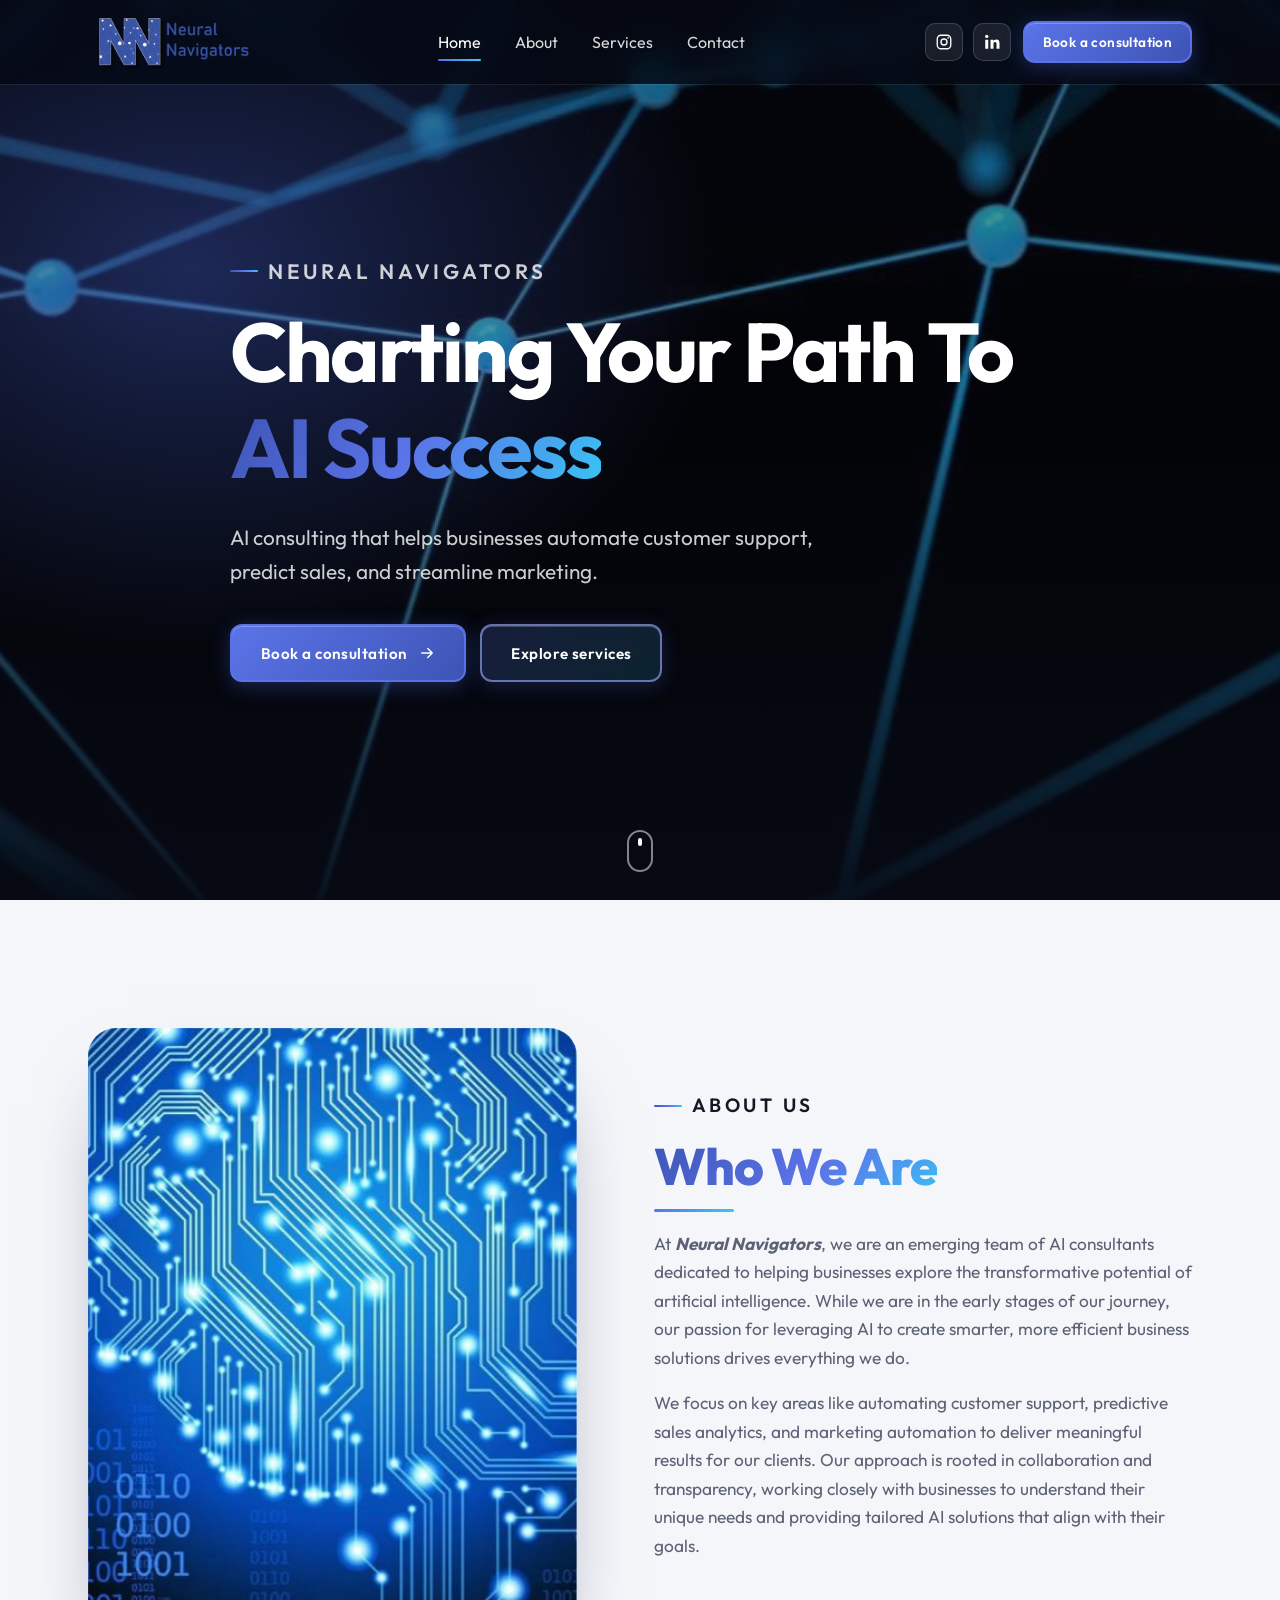
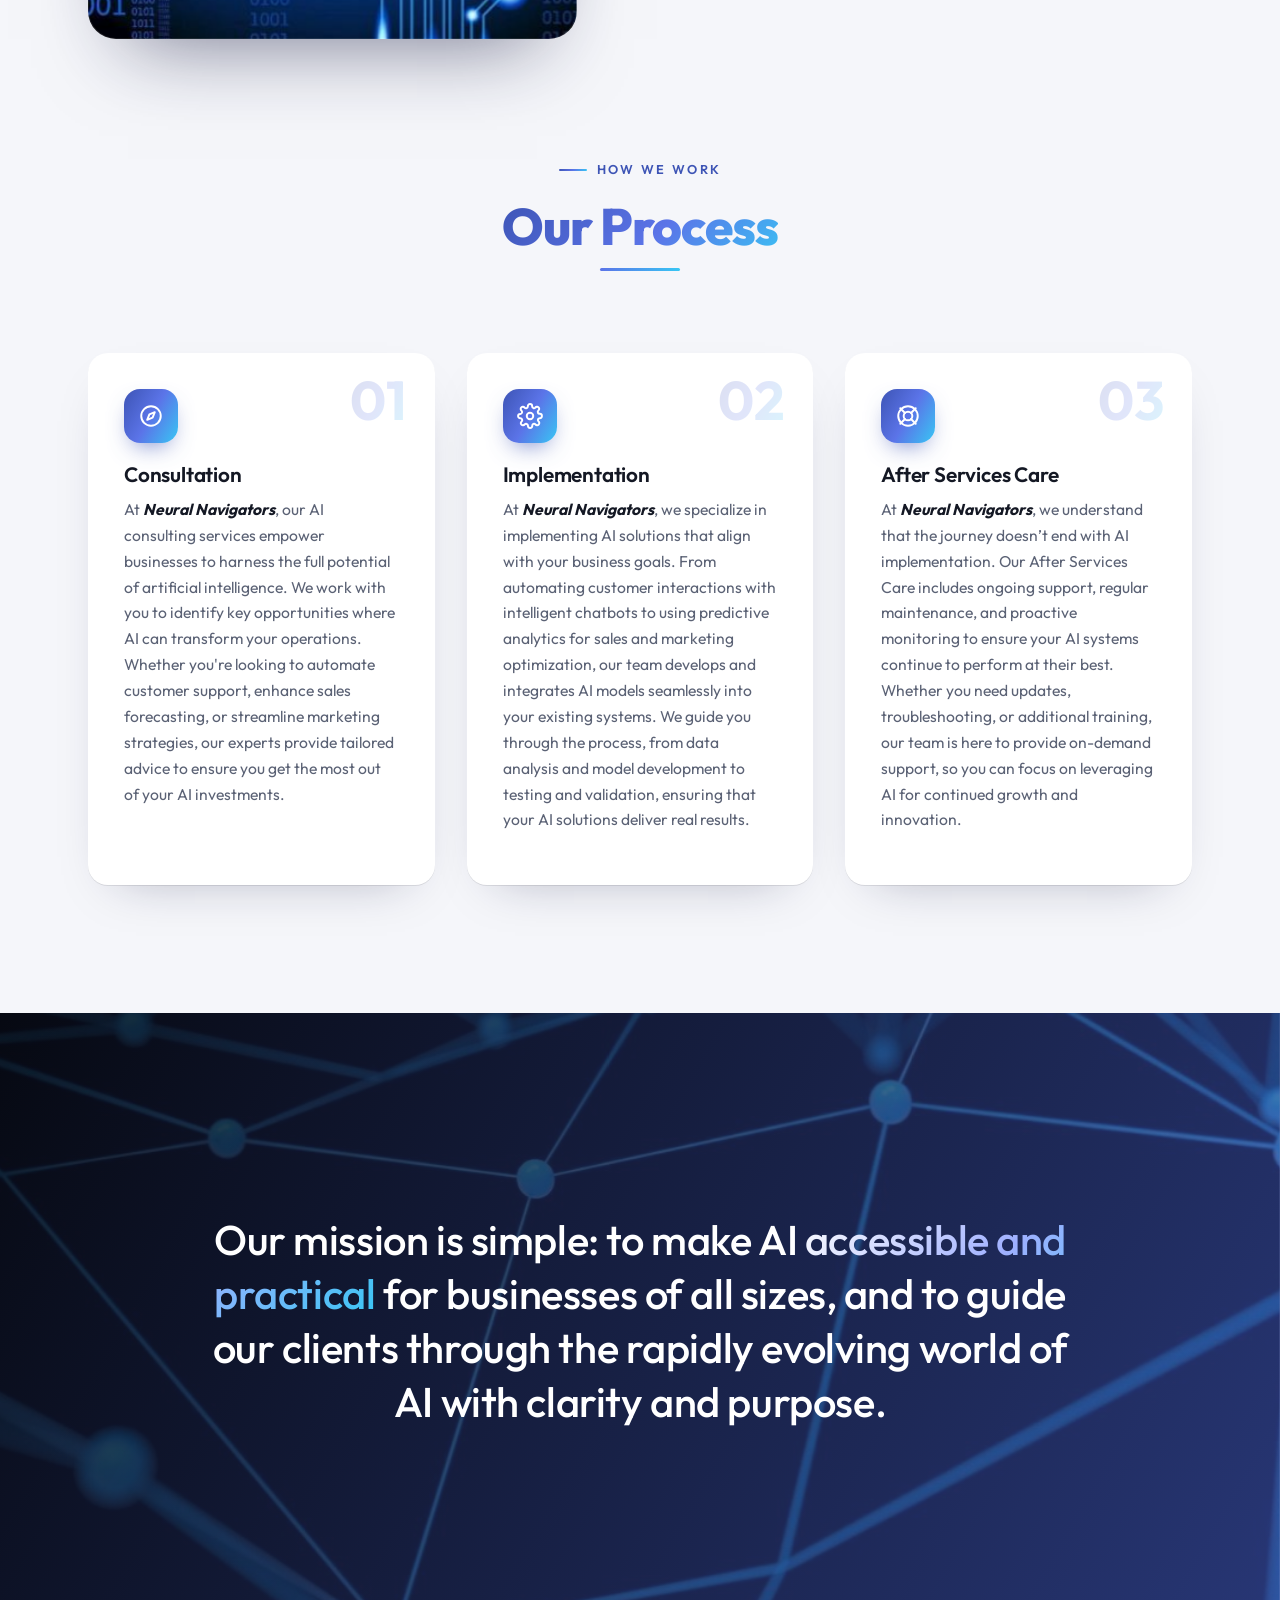
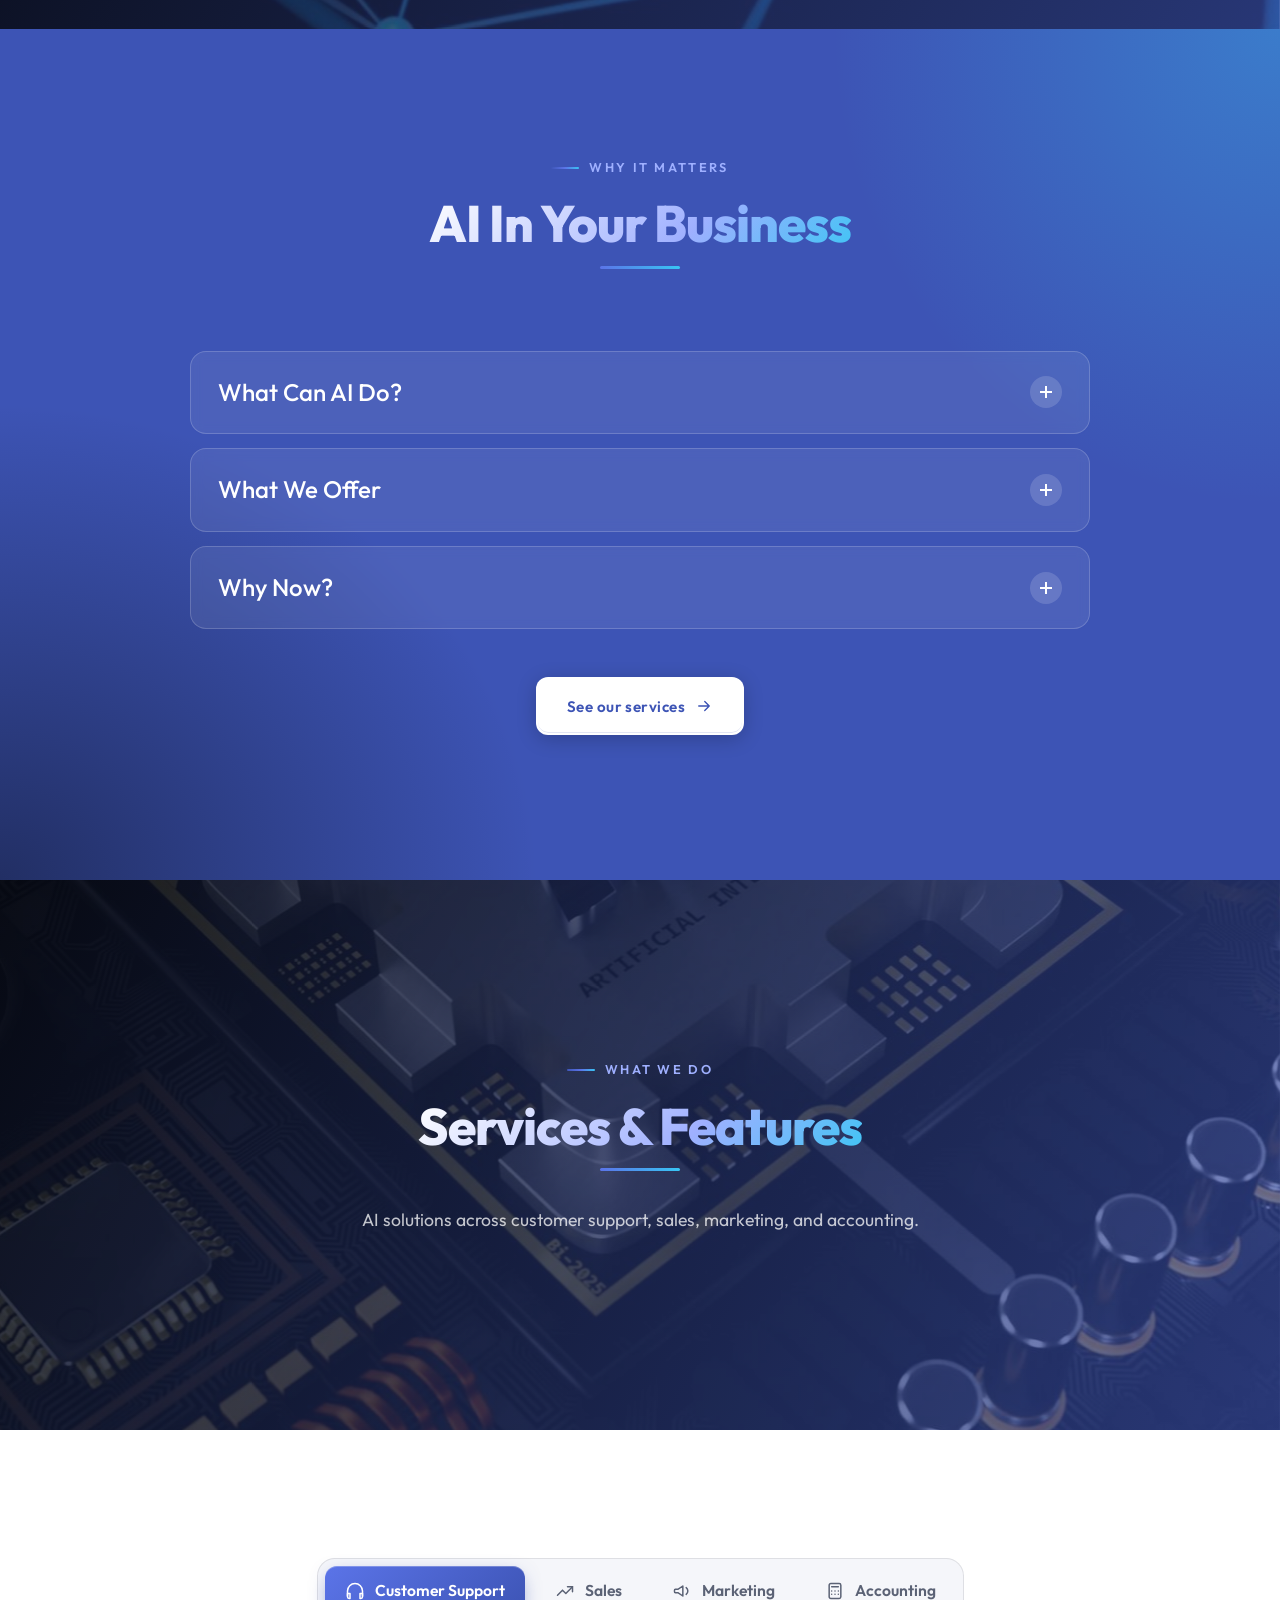
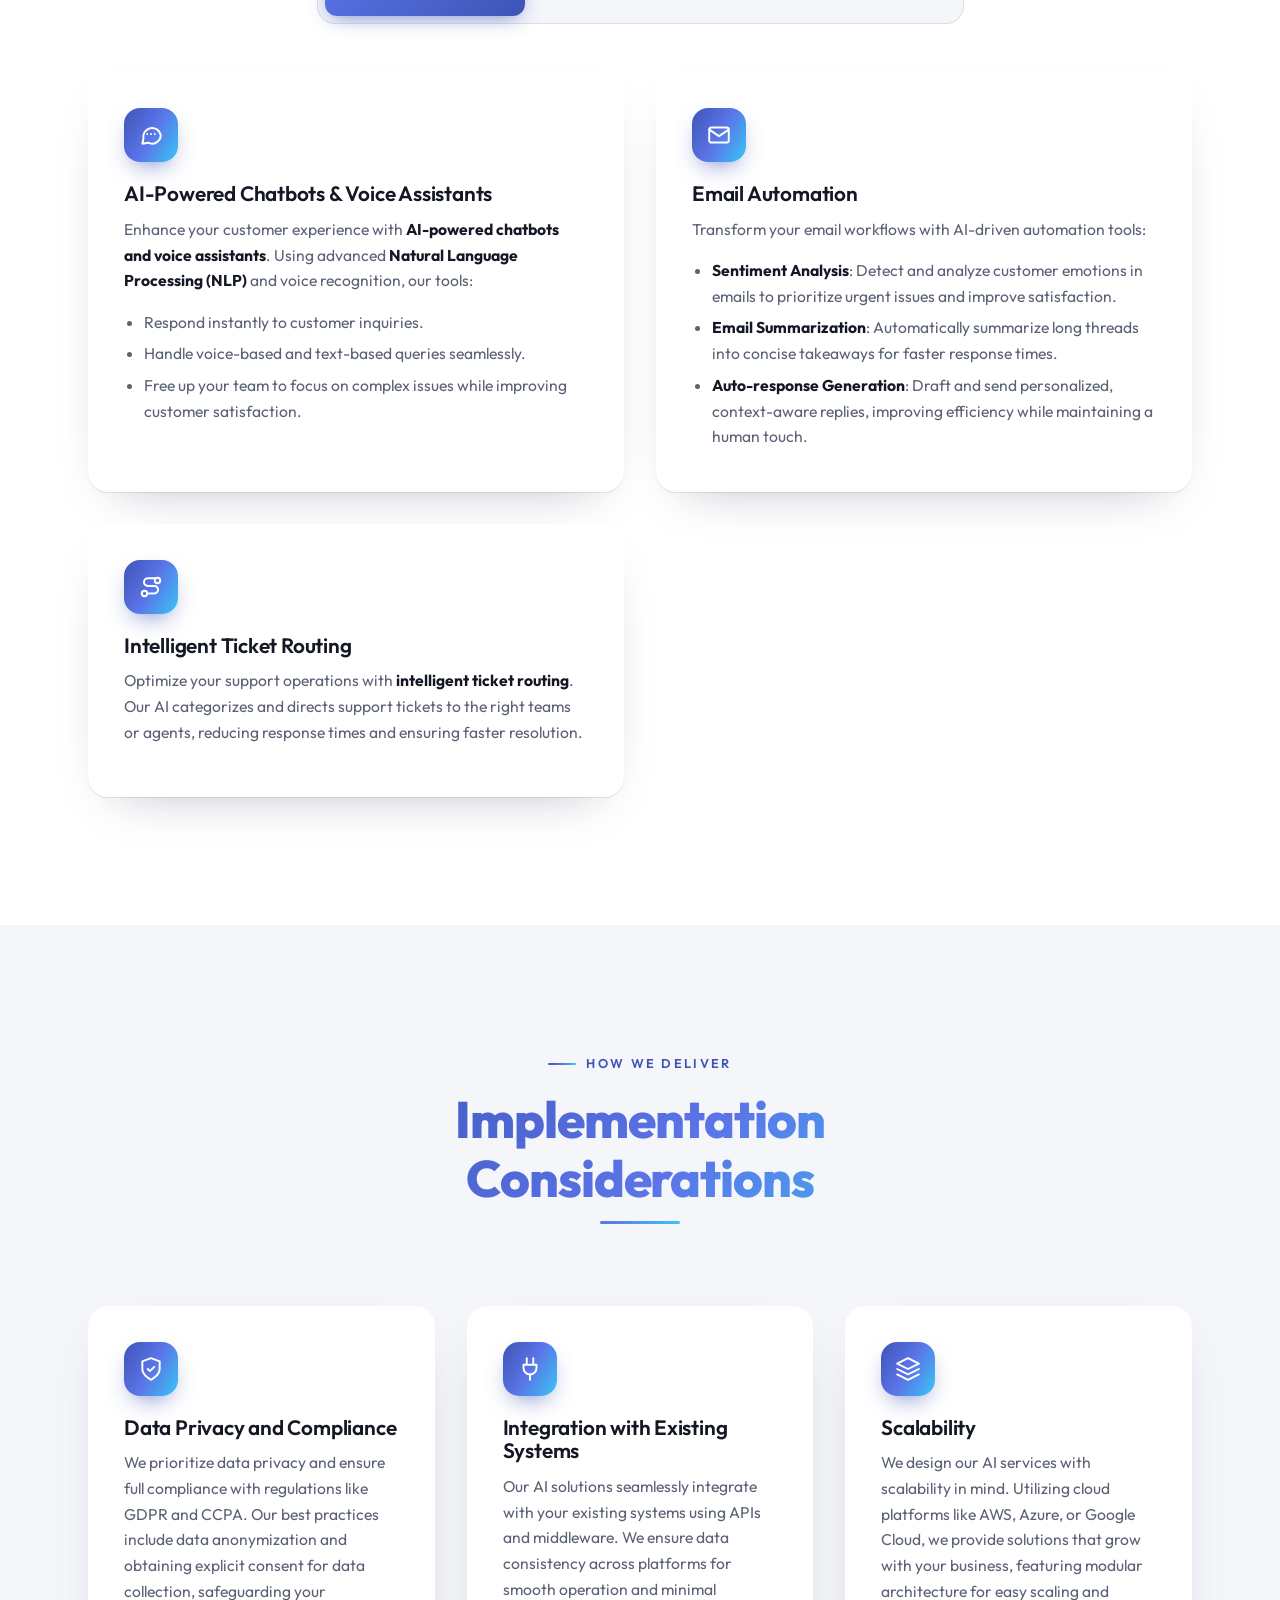
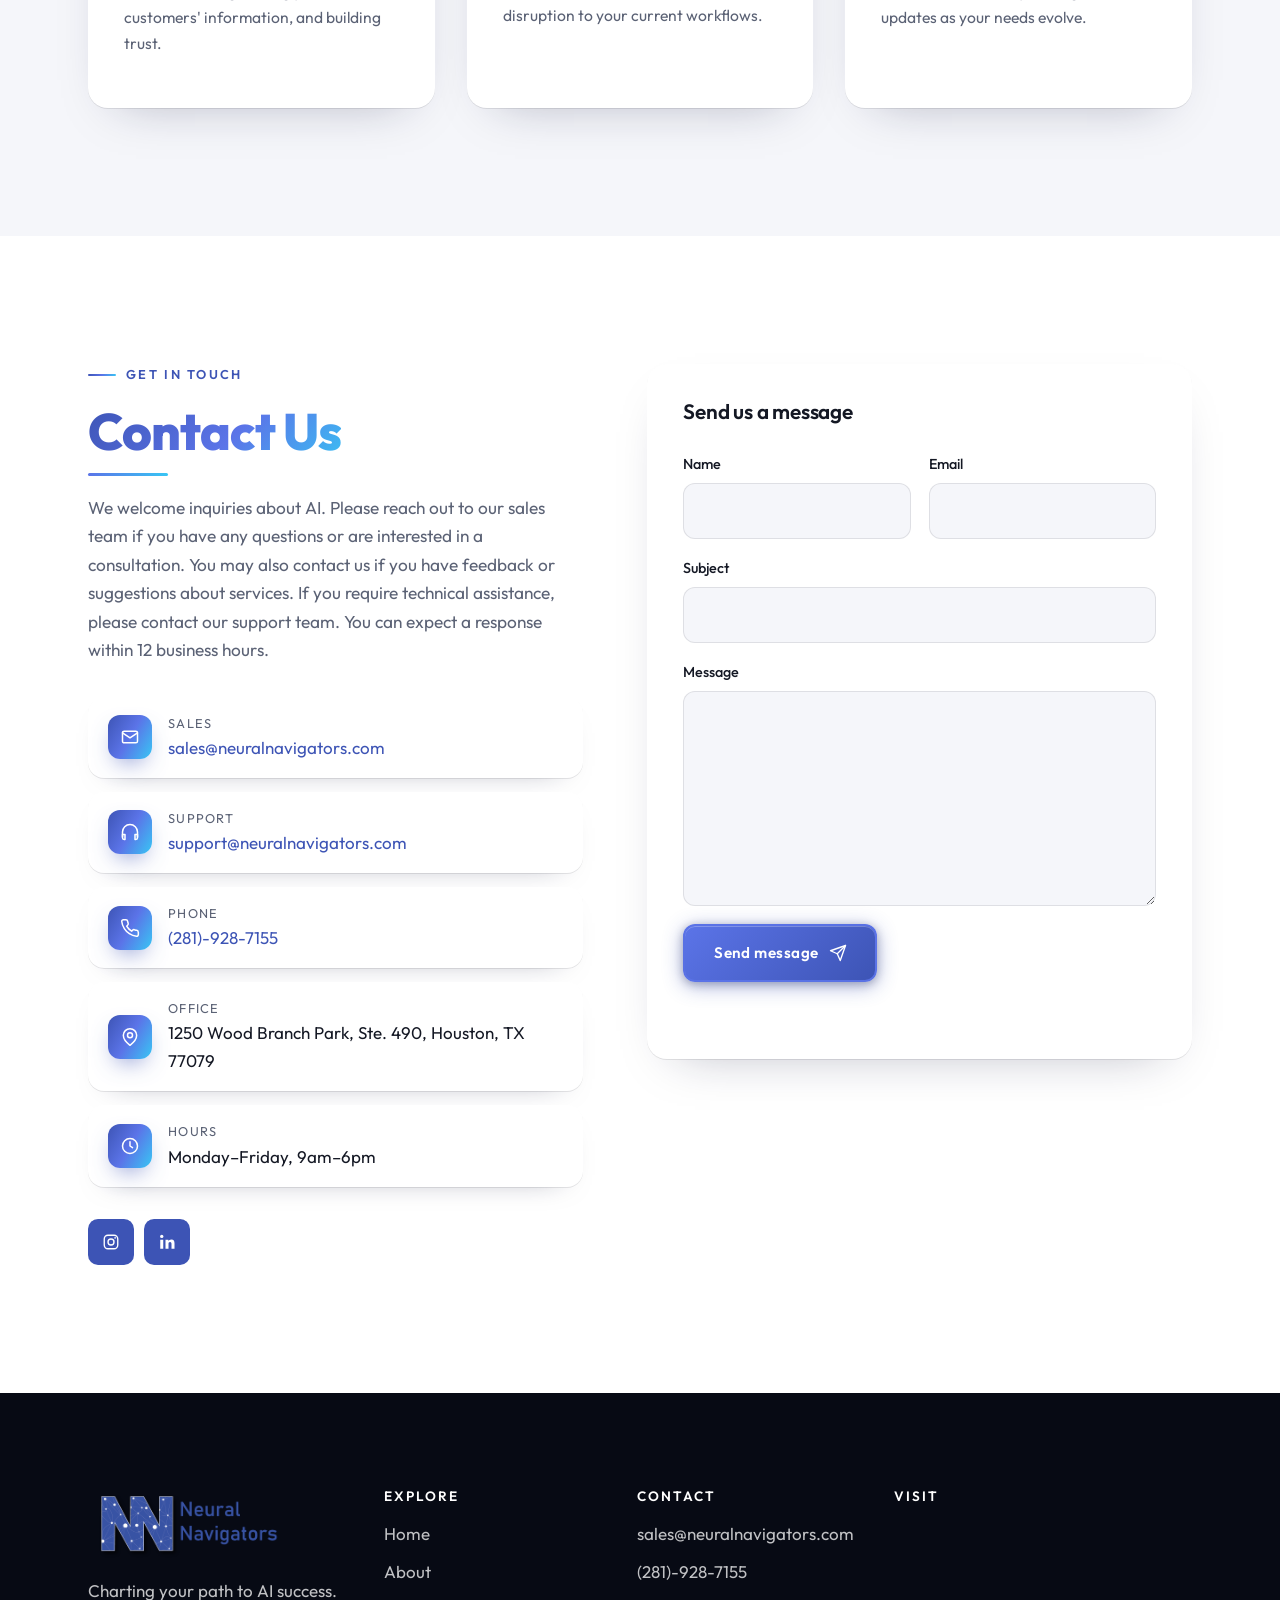
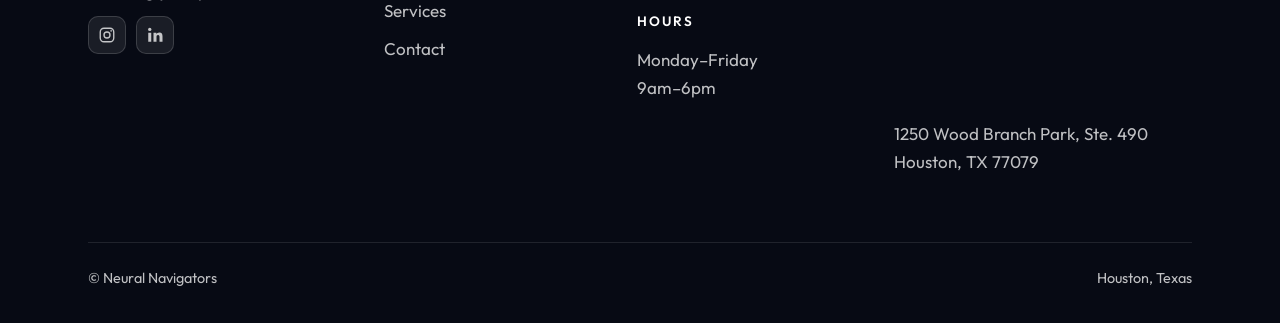
==== commit b1a374e5: "Send contact form through Formspree Co-Authored-By: Claude Opus 5.5 <noreply@anthropic.com>" ====
--- a/index.html
+++ b/index.html
@@ -279,7 +279,7 @@
         </div></div>
         </div>
 
-        <form class="contact-form card reveal" style="--delay: .15s" data-to="sales@neuralnavigators.com">
+        <form class="contact-form card reveal" style="--delay: .15s" action="https://formspree.io/f/xbgdawag" method="POST">
           <h3>Send us a message</h3>
           <div class="field-row">
             <label class="field">Name <input name="name" autocomplete="name" required></label>
@@ -287,7 +287,10 @@
           </div>
           <label class="field">Subject <input name="subject"></label>
           <label class="field">Message <textarea name="message" rows="7" required></textarea></label>
+          <input type="hidden" name="_subject" value="New inquiry from neuralnavigators.com">
+          <input type="text" name="_gotcha" class="hp" tabindex="-1" autocomplete="off" aria-hidden="true">
           <button class="btn btn--primary" type="submit">Send message <svg viewBox="0 0 24 24" fill="none" stroke="currentColor" stroke-width="1.8" stroke-linecap="round" stroke-linejoin="round" aria-hidden="true"><path d="m22 2-7 20-4-9-9-4z"/><path d="M22 2 11 13"/></svg></button>
+          <p class="form-status" role="status" aria-live="polite"></p>
         </form>
       </div>
     </section>
--- a/assets/css/style.css
+++ b/assets/css/style.css
@@ -335,17 +335,36 @@
 }
 html:not(.js) .tabs { display: none; }
 .tab {
+  position: relative; overflow: hidden;
   display: inline-flex; align-items: center; gap: 10px;
   padding: 12px 20px; border: 0; border-radius: 12px; cursor: pointer;
   font: inherit; font-weight: 600; font-size: 0.98rem; color: var(--muted); background: transparent;
-  transition: color 0.25s, background 0.25s, box-shadow 0.25s, transform 0.25s;
-}
-.tab svg { width: 20px; height: 20px; }
-.tab:hover { color: var(--text); transform: translateY(-1px); }
+  transition: color 0.3s ease, background 0.3s ease, box-shadow 0.3s ease, transform 0.3s ease;
+}
+/* Same light sweep as the buttons. */
+.tab::before {
+  content: ""; position: absolute; top: 0; left: -100%; width: 100%; height: 100%;
+  background: linear-gradient(90deg, transparent, rgba(61, 84, 181, 0.14), transparent);
+  transition: left 0.55s ease;
+}
+.tab:hover::before { left: 100%; }
+.tab svg { width: 20px; height: 20px; transition: transform 0.3s ease; }
+.tab:hover {
+  color: var(--blue); background: var(--white); transform: translateY(-3px);
+  box-shadow: 0 8px 22px -10px rgba(61, 84, 181, 0.55), inset 0 0 0 1px rgba(61, 84, 181, 0.18);
+}
+.tab:hover svg { transform: scale(1.12); }
+.tab:active { transform: translateY(-1px); }
 .tab[aria-selected="true"] {
   color: var(--white); background: linear-gradient(135deg, var(--blue-bright), var(--blue));
   box-shadow: 0 6px 20px -6px rgba(61, 84, 181, 0.7), inset 0 1px 0 rgba(255, 255, 255, 0.25);
 }
+.tab[aria-selected="true"]::before { background: linear-gradient(90deg, transparent, rgba(255, 255, 255, 0.28), transparent); }
+.tab[aria-selected="true"]:hover {
+  color: var(--white); background: linear-gradient(135deg, var(--blue), var(--blue-bright));
+  box-shadow: 0 10px 28px -8px rgba(61, 84, 181, 0.75), inset 0 1px 0 rgba(255, 255, 255, 0.35);
+}
+.tab:focus-visible { outline: 2px solid var(--blue-bright); outline-offset: 2px; }
 .tab-panel-title { font-size: 1.6rem; margin: 48px 0 24px; }
 .js .tab-panel-title { position: absolute; width: 1px; height: 1px; overflow: hidden; clip: rect(0 0 0 0); }
 .tab-panel { animation: panel-in 0.5s var(--ease); }
@@ -402,3 +421,10 @@
   *, *::before, *::after { animation: none !important; transition: none !important; }
   .js .reveal { opacity: 1; transform: none; }
 }
+
+/* Contact form status + spam trap */
+.hp { position: absolute; left: -9999px; width: 1px; height: 1px; opacity: 0; }
+.form-status { margin: 0; font-size: 0.95rem; color: var(--muted); min-height: 1.5em; }
+.form-status.is-success { color: #157a4a; font-weight: 500; }
+.form-status.is-error { color: #b3261e; font-weight: 500; }
+.contact-form .btn:disabled { opacity: 0.6; cursor: wait; transform: none; }
